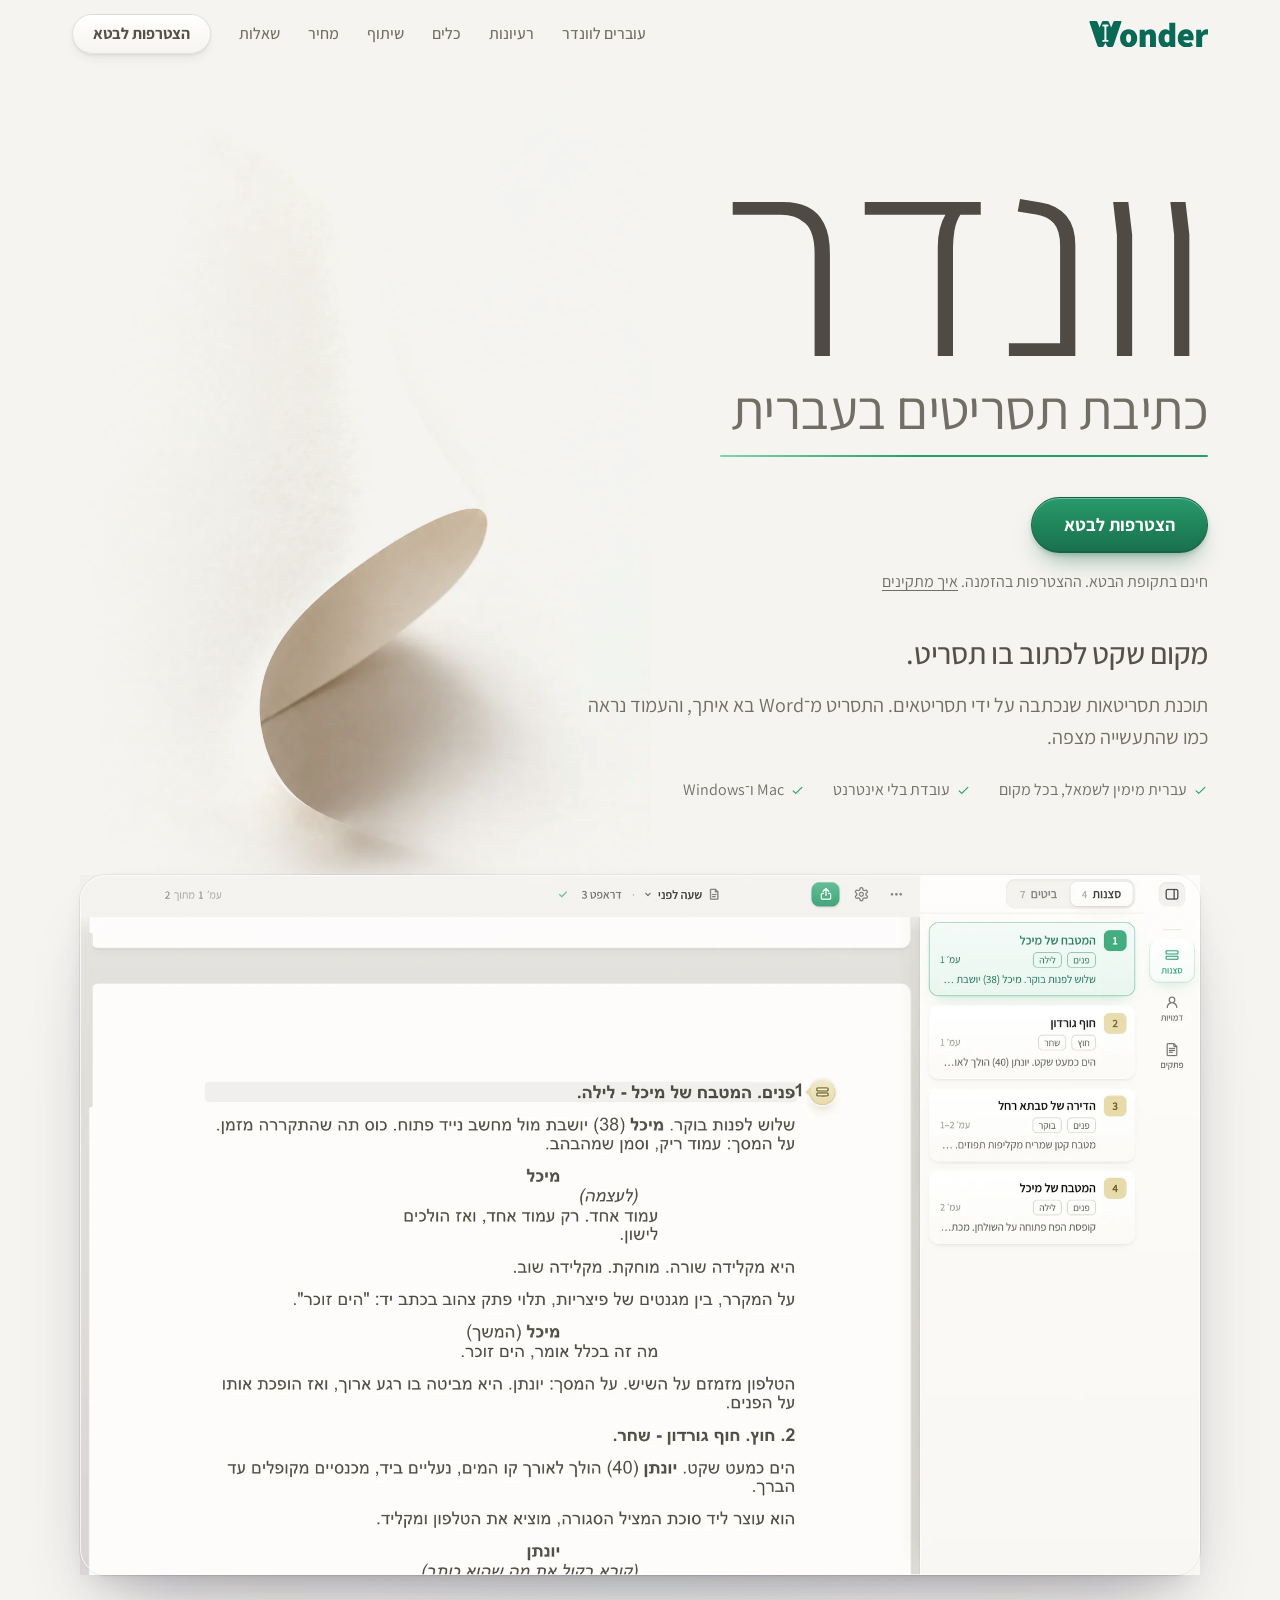
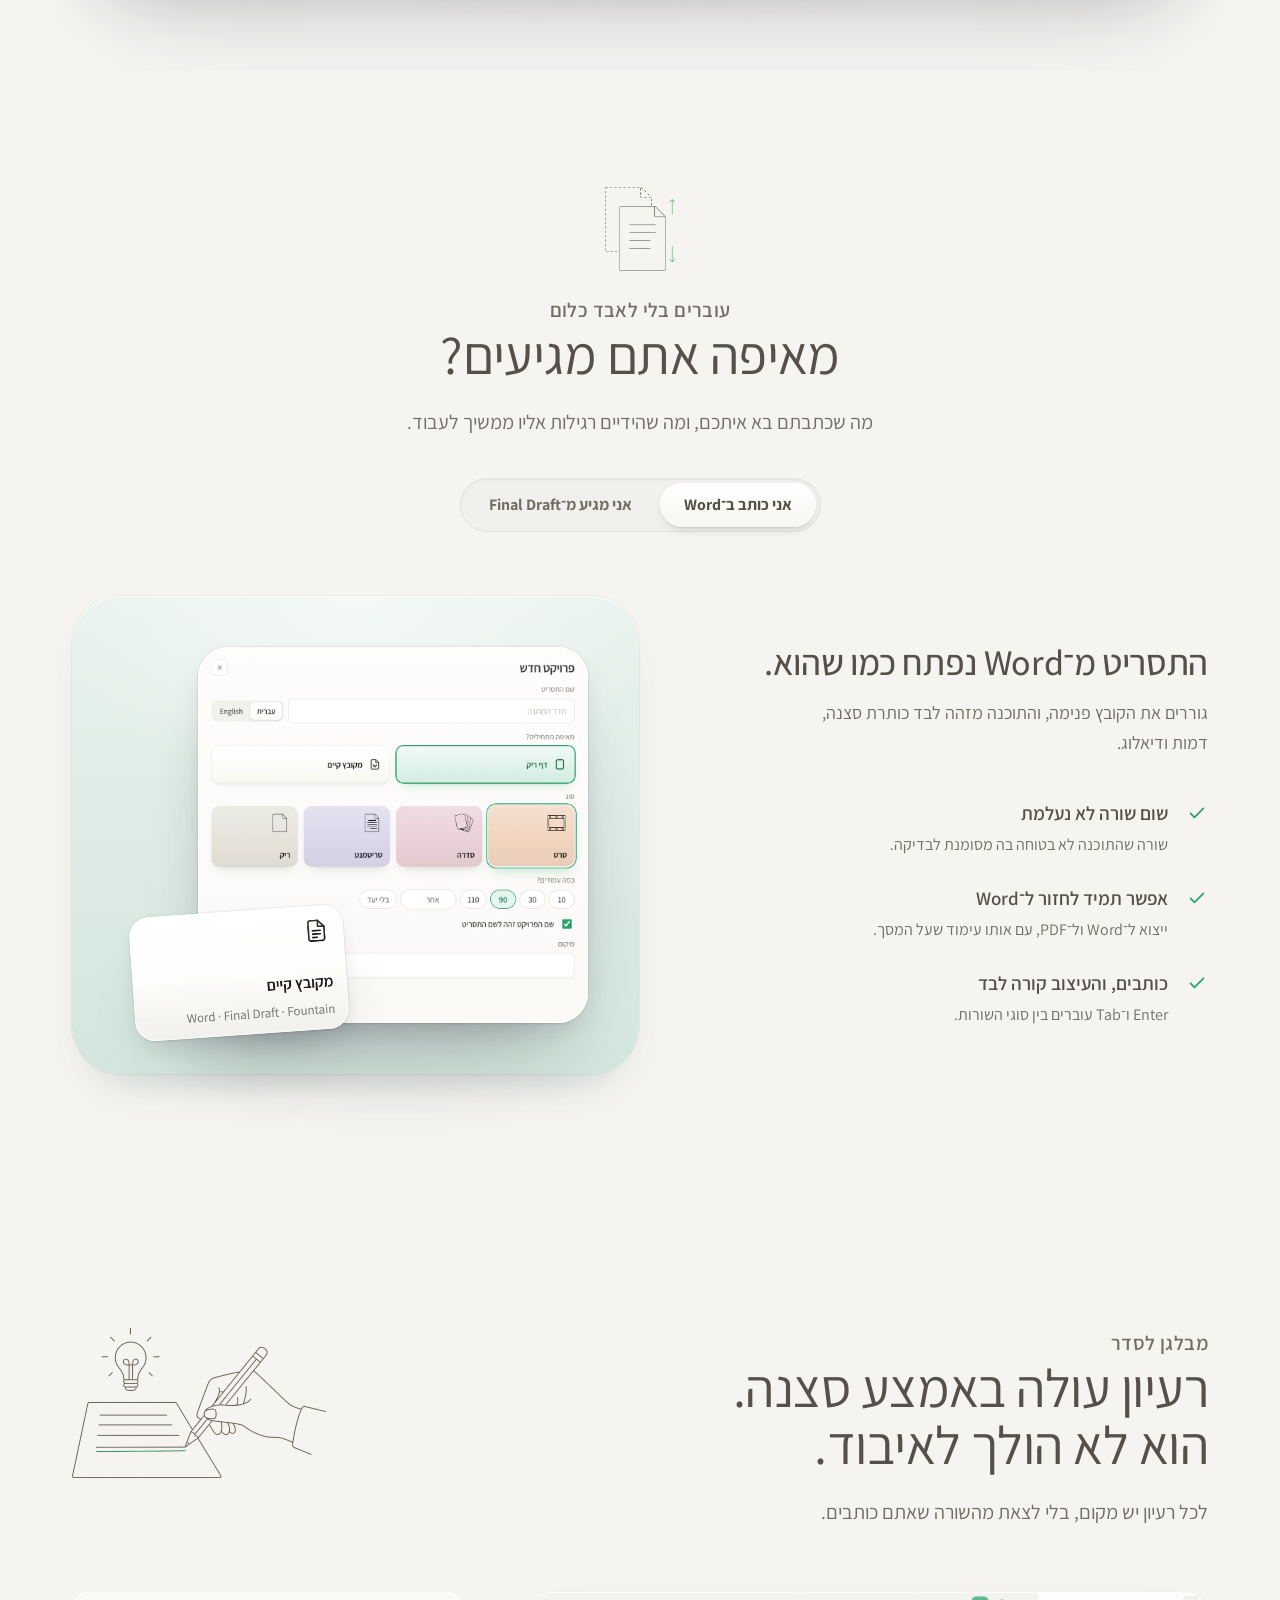
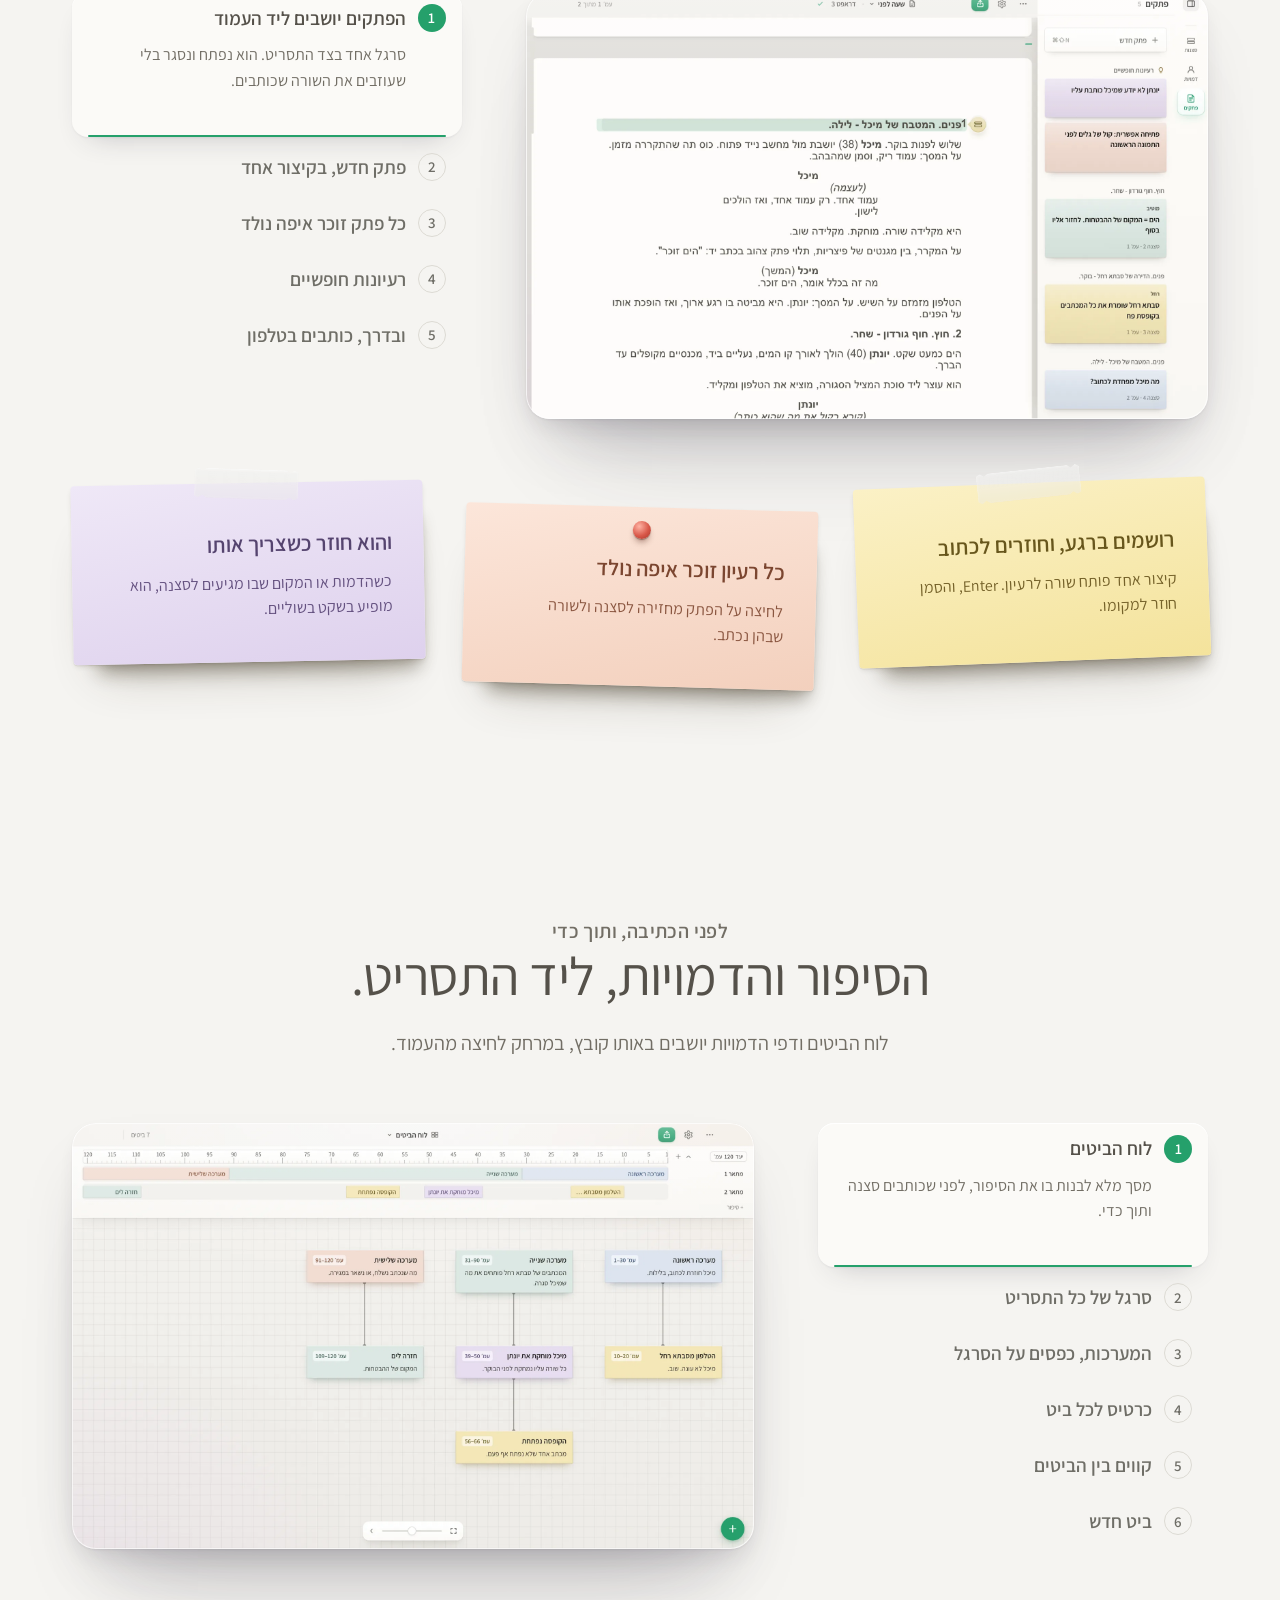
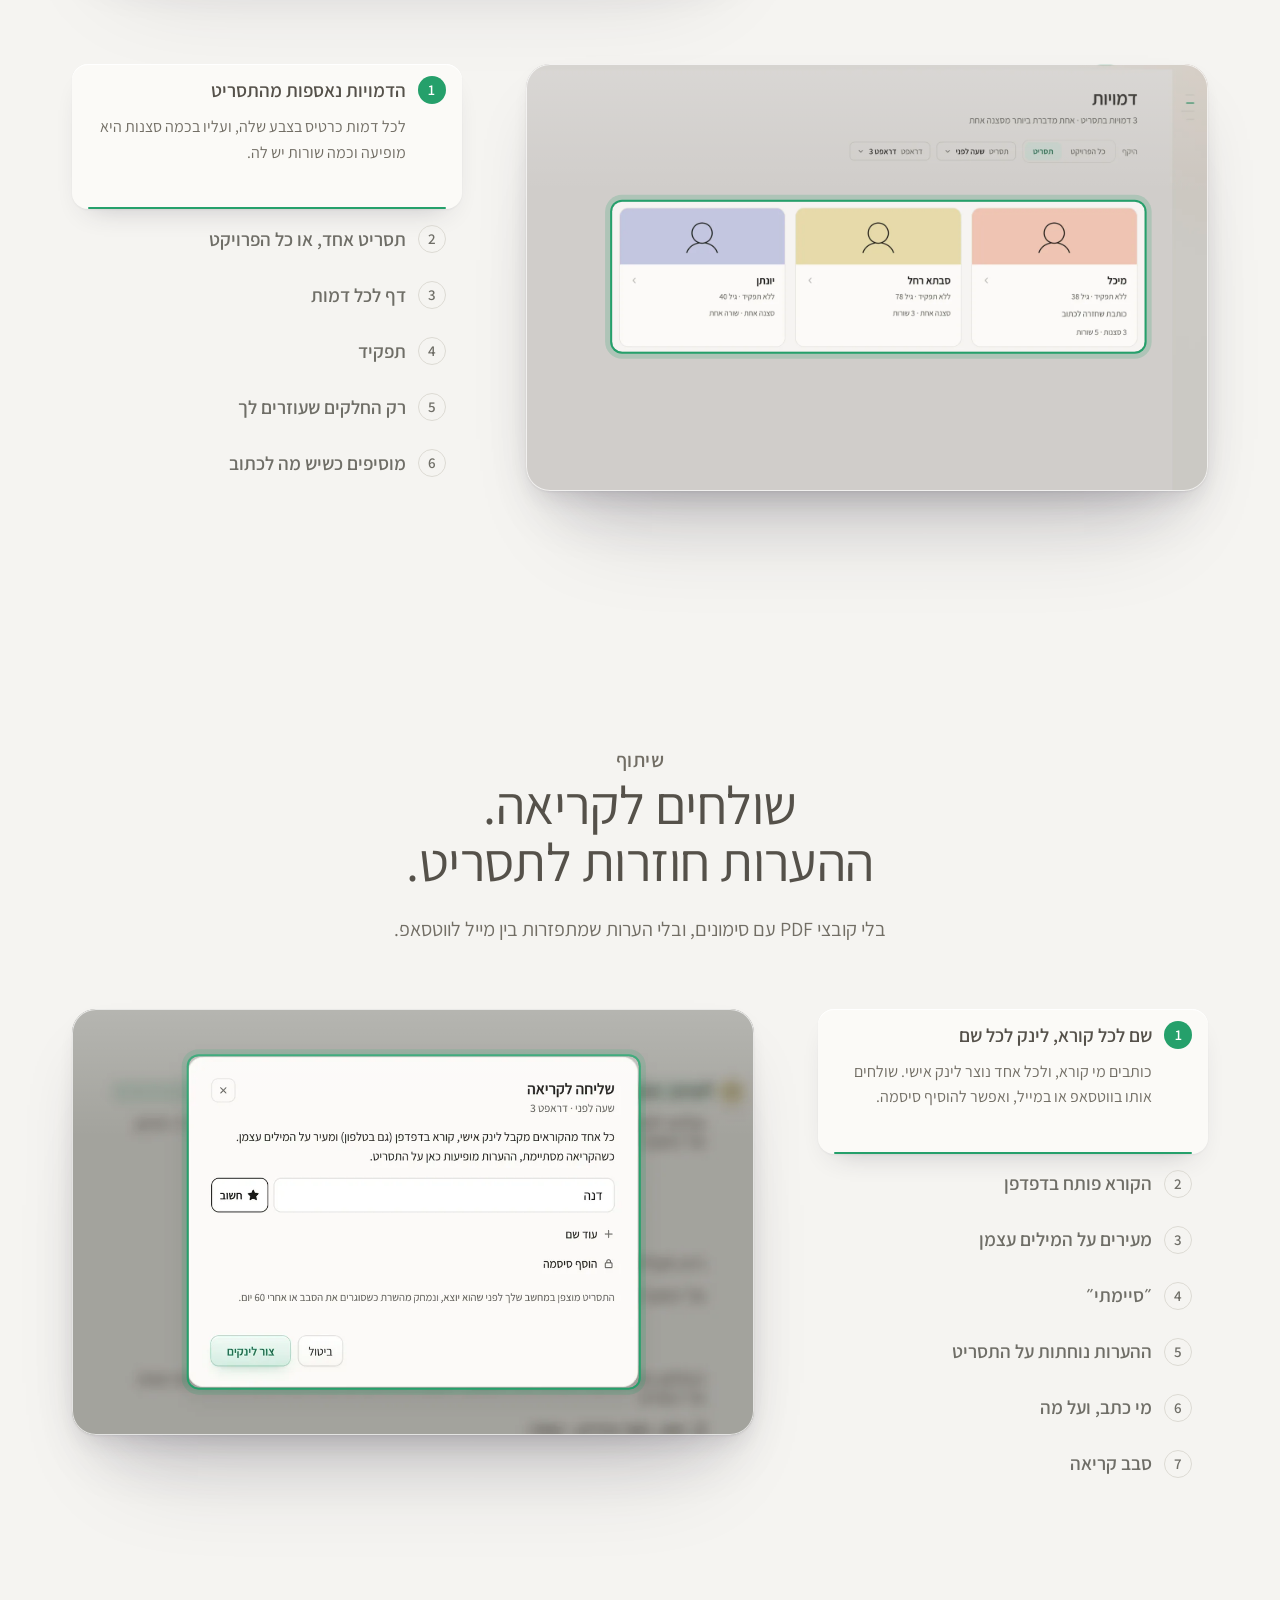
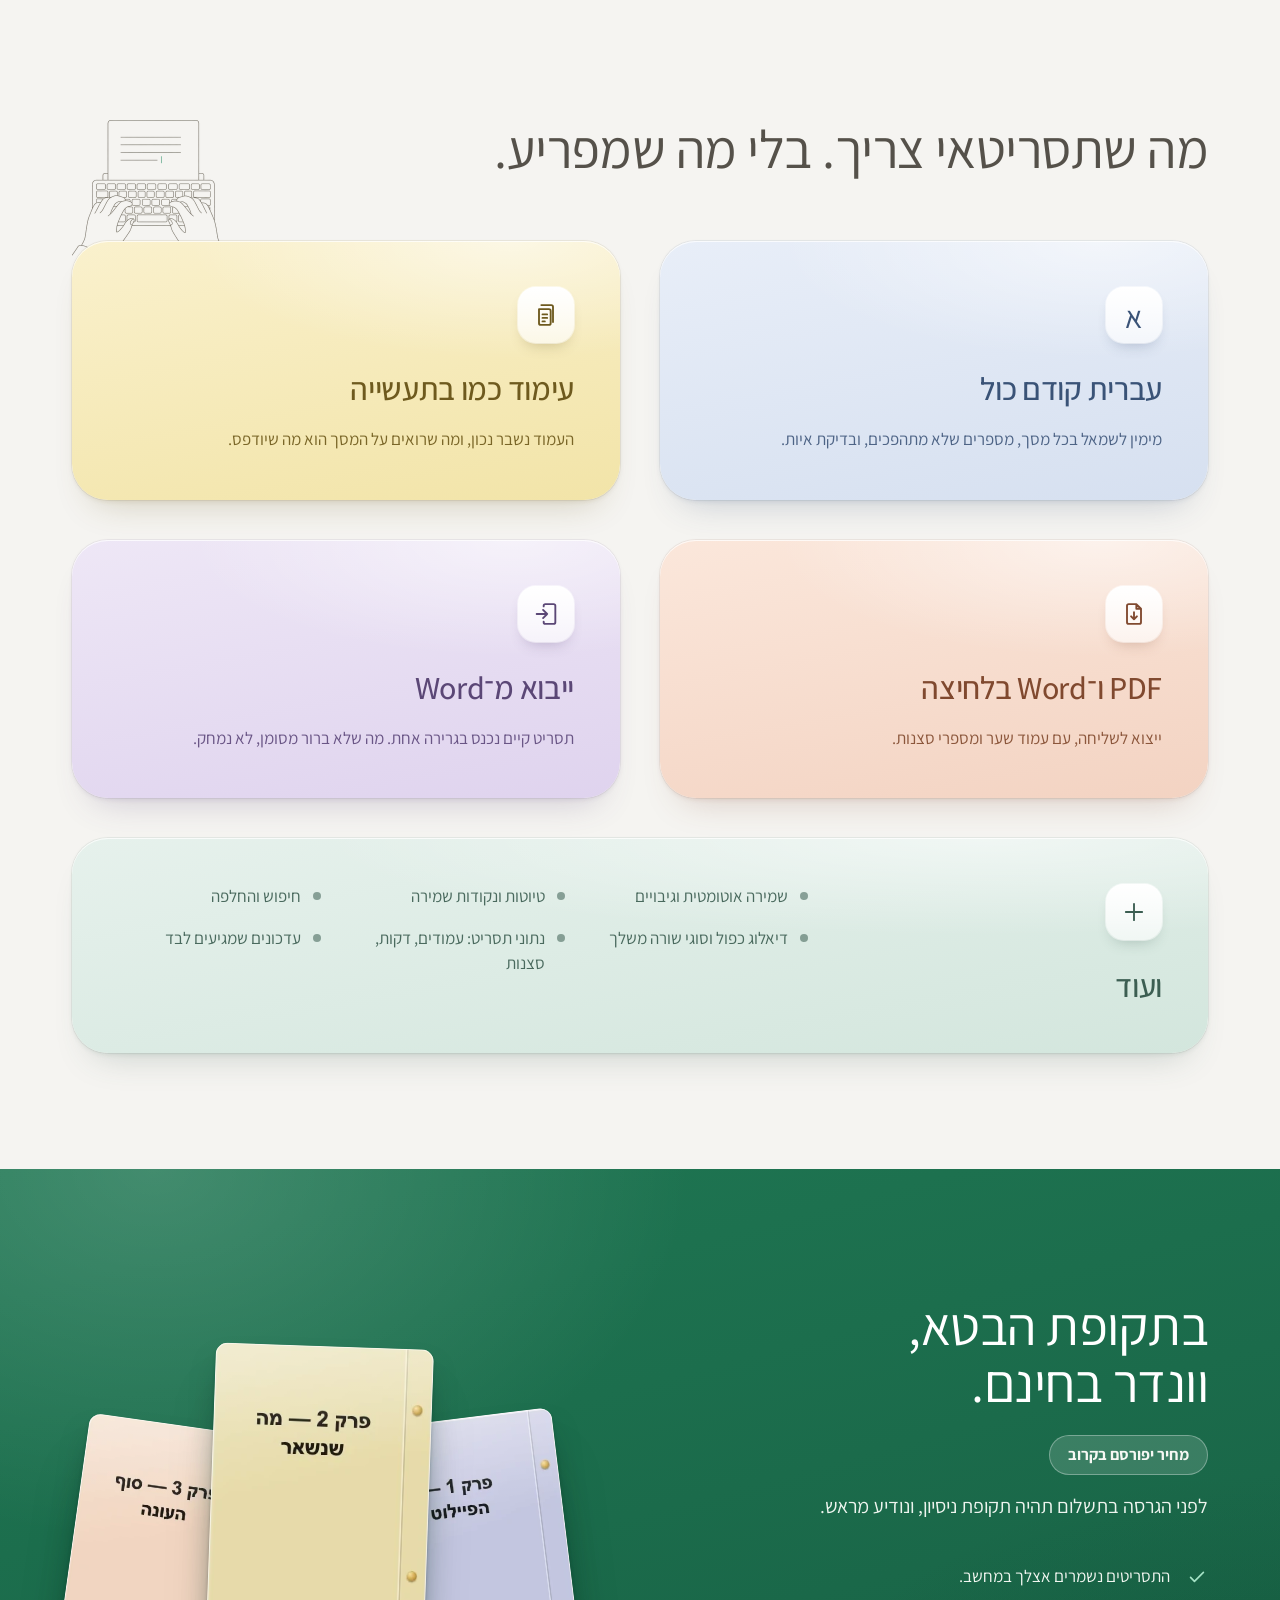
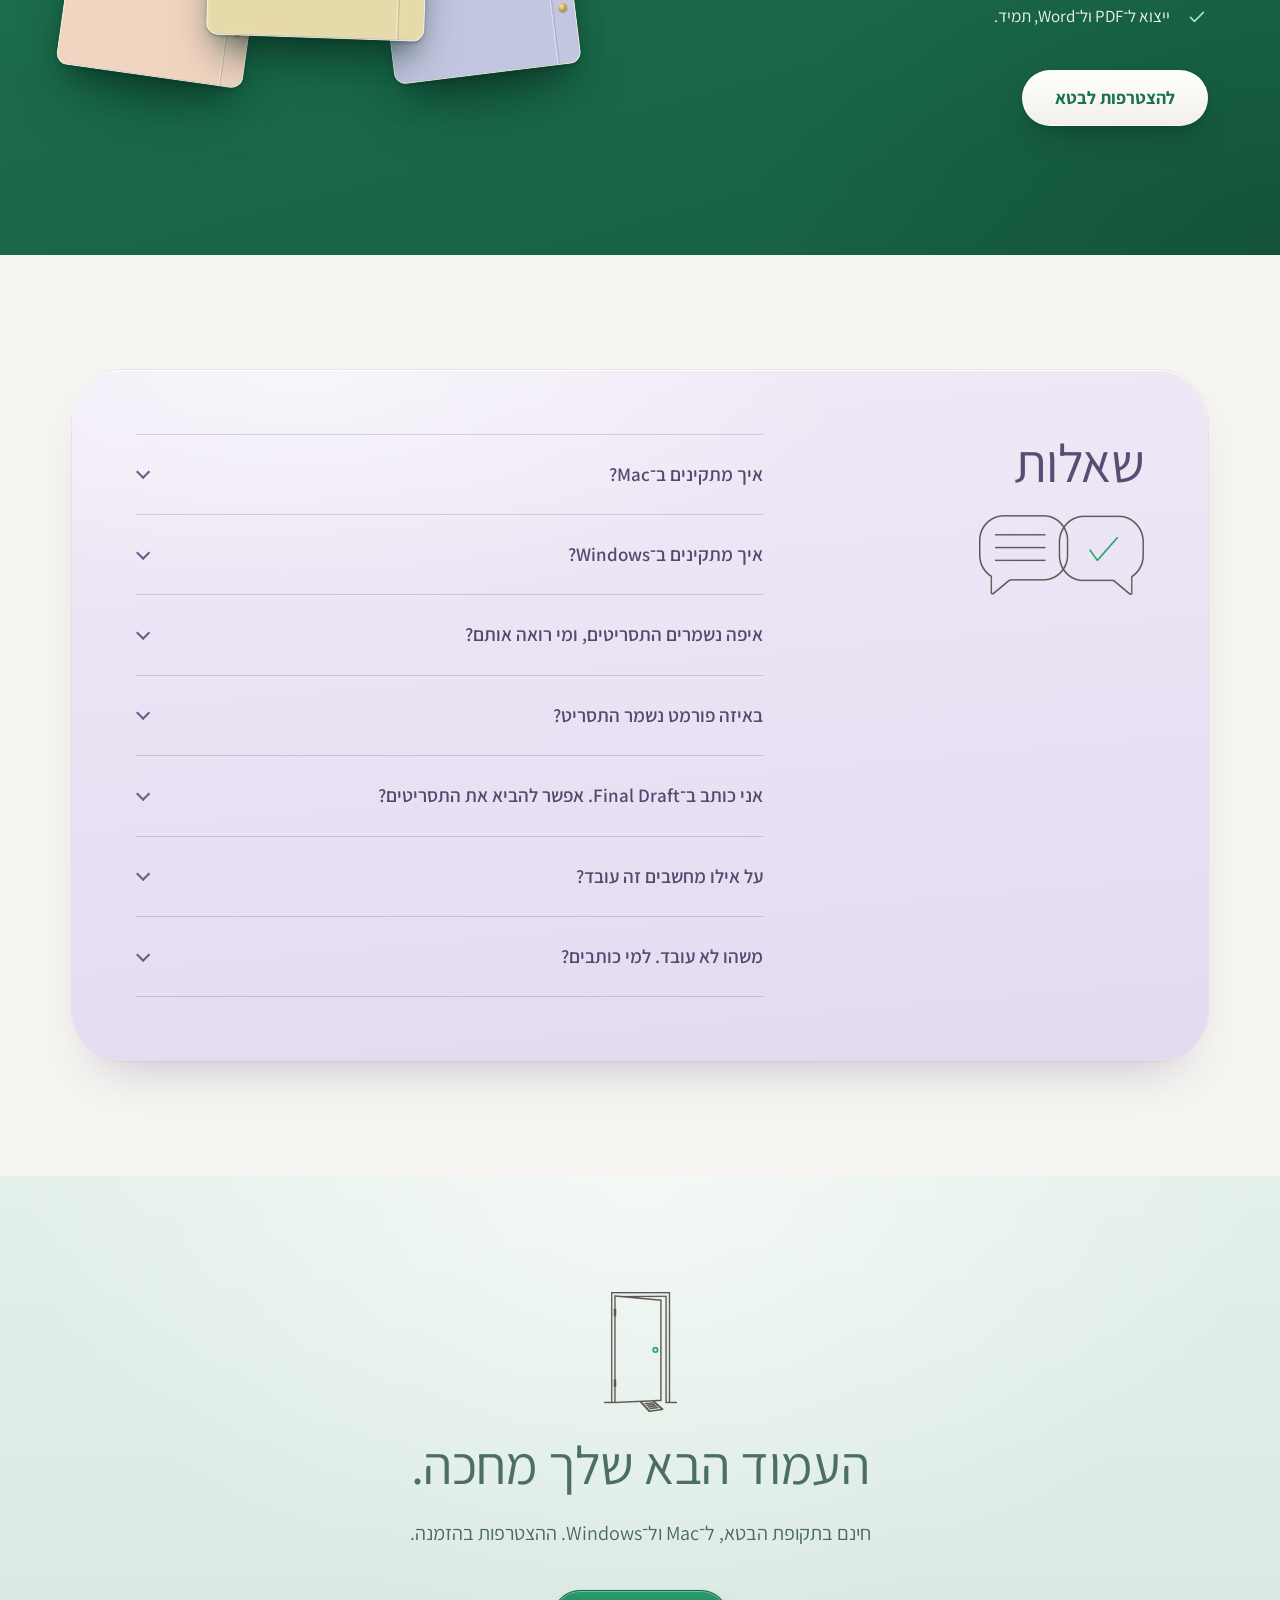
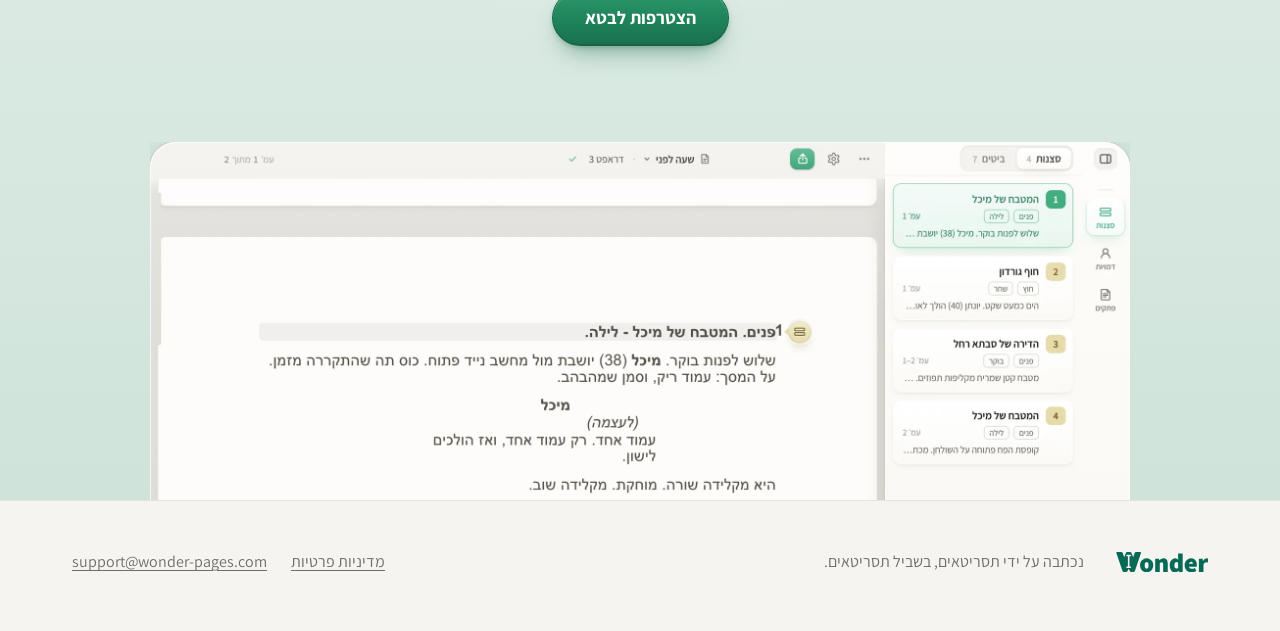
==== index.html @ d59618aa "Site: new app look in every picture; tours for notes, phone ideas, beat board, characters and readin" ====
<!doctype html>
<html lang="he" dir="rtl">
<head>
<meta charset="utf-8">
<meta name="viewport" content="width=device-width, initial-scale=1">
<title>וונדר (Wonder): תוכנת תסריטאות בעברית</title>
<meta name="description" content="וונדר היא תוכנת תסריטאות בעברית למק ולווינדוס, שנכתבה על ידי תסריטאים בשביל תסריטאים. התסריטים מ־Word באים איתך, העמוד נראה כמו בתעשייה, והכתיבה מרגישה שקטה.">
<meta name="theme-color" content="#F5F4F1">
<meta property="og:title" content="וונדר: תוכנת תסריטאות בעברית">
<meta property="og:description" content="נכתבה על ידי תסריטאים בשביל תסריטאים. שום דבר לא הולך לאיבוד, הקבצים שלך באים איתך.">
<meta property="og:image" content="https://wonder-pages.com/assets/og-card.jpg">
<meta property="og:url" content="https://wonder-pages.com/">
<meta property="og:type" content="website">
<meta name="twitter:card" content="summary_large_image">
<meta property="og:locale" content="he_IL">
<link rel="canonical" href="https://wonder-pages.com/">
<link rel="icon" type="image/png" href="assets/favicon.png">
<link rel="apple-touch-icon" href="assets/icon.png">
<link rel="preload" href="assets/fonts/Assistant.ttf" as="font" type="font/ttf" crossorigin>
<link rel="stylesheet" href="assets/site.css">
<script>document.documentElement.classList.add('js')</script>
<script src="assets/intro.js"></script>
</head>
<body>
<a class="skip" href="#main">דלג לתוכן</a>

<svg width="0" height="0" style="position:absolute" aria-hidden="true">
  <defs>
    <symbol id="i-check" viewBox="0 0 24 24"><path d="M5 12.5l4.2 4.2L19 7" fill="none" stroke="currentColor" stroke-width="1.8" stroke-linecap="round" stroke-linejoin="round"/></symbol>
    <symbol id="i-pages" viewBox="0 0 24 24"><path d="M8 3.5h8.5a1.5 1.5 0 0 1 1.5 1.5v13M6 7h8.5A1.5 1.5 0 0 1 16 8.5V19a1.5 1.5 0 0 1-1.5 1.5h-7A1.5 1.5 0 0 1 6 19V7zM9 11.5h4M9 14.5h4M9 17.5h2" fill="none" stroke="currentColor" stroke-width="1.6" stroke-linecap="round" stroke-linejoin="round"/></symbol>
    <symbol id="i-export" viewBox="0 0 24 24"><path d="M14 3.5H7.5A1.5 1.5 0 0 0 6 5v14a1.5 1.5 0 0 0 1.5 1.5h9A1.5 1.5 0 0 0 18 19V7.5L14 3.5zM14 3.5V7.5h4M12 10.5v6m0 0l-2.5-2.5M12 16.5l2.5-2.5" fill="none" stroke="currentColor" stroke-width="1.6" stroke-linecap="round" stroke-linejoin="round"/></symbol>
    <symbol id="i-import" viewBox="0 0 24 24"><path d="M4 12h9m0 0l-3.5-3.5M13 12l-3.5 3.5M10 5.5V5A1.5 1.5 0 0 1 11.5 3.5h7A1.5 1.5 0 0 1 20 5v14a1.5 1.5 0 0 1-1.5 1.5h-7A1.5 1.5 0 0 1 10 19v-.5" fill="none" stroke="currentColor" stroke-width="1.6" stroke-linecap="round" stroke-linejoin="round"/></symbol>
    <symbol id="i-more" viewBox="0 0 24 24"><path d="M12 5v14M5 12h14" fill="none" stroke="currentColor" stroke-width="1.6" stroke-linecap="round" stroke-linejoin="round"/></symbol>
  </defs>
</svg>

<header class="top" id="top">
  <div class="wrap">
    <a class="brand" href="#" aria-label="וונדר, לראש העמוד">
      <img class="logo" src="assets/logo.svg" alt="Wonder" width="119" height="26">
    </a>
    <nav class="nav" aria-label="ניווט ראשי">
      <a href="#from">עוברים לוונדר</a>
      <a href="#ideas">רעיונות</a>
      <a href="#tools">כלים</a>
      <a href="#share">שיתוף</a>
      <a href="#price">מחיר</a>
      <a href="#faq">שאלות</a>
    </nav>
    <a class="btn" href="https://tally.so/r/LZQZQv">הצטרפות לבטא</a>
  </div>
</header>

<main id="main">

  <!-- ============ hero ============ -->
  <section class="hero hero-home" id="download" aria-labelledby="hero-title">
    <div class="paper" aria-hidden="true"><img src="assets/hero-paper.webp" alt="" width="1200" height="1607" fetchpriority="high"></div>
    <div class="wrap">
      <div class="copy">
        <div class="titleblock">
          <h1 id="hero-title">
            <span class="mark">וונדר</span>
            <span class="sub">כתיבת תסריטים בעברית</span>
          </h1>
          <span class="rule" aria-hidden="true"></span>
        </div>
        <div class="cta-row">
          <a class="btn btn-lg btn-primary" href="https://tally.so/r/LZQZQv">הצטרפות לבטא</a>
        </div>
        <p class="cta-note">חינם בתקופת הבטא. ההצטרפות בהזמנה. <a href="#faq-install">איך מתקינים</a></p>
        <p class="say"><span class="ph">מקום שקט</span> <span class="ph">לכתוב בו תסריט.</span></p>
        <p class="lede">תוכנת תסריטאות שנכתבה על ידי תסריטאים. התסריט מ־Word בא איתך, והעמוד נראה כמו שהתעשייה מצפה.</p>
        <ul class="by">
          <li><svg aria-hidden="true"><use href="#i-check"/></svg>עברית מימין לשמאל, בכל מקום</li>
          <li><svg aria-hidden="true"><use href="#i-check"/></svg>עובדת בלי אינטרנט</li>
          <li><svg aria-hidden="true"><use href="#i-check"/></svg><span>Mac ו־Windows</span></li>
        </ul>
      </div>

      <div class="hero-shot">
        <figure class="float">
          <picture>
            <source media="(max-width: 640px)" srcset="assets/ui-page-menu.webp" type="image/webp">
            <img src="assets/ui-editor.webp" width="2000" height="1250" alt="חלון וונדר: עמוד תסריט בעברית עם כותרות סצנה, דמויות ודיאלוג, ובצד כרטיסי הסצנות עם המקום, השעה ומספר העמוד." fetchpriority="high">
          </picture>
        </figure>
      </div>
    </div>
  </section>

  <!-- ============ from Word / from Final Draft ============ -->
  <section id="from" aria-labelledby="from-title">
    <div class="wrap">
      <div class="sect-head center">
        <img class="ill ill-top" src="assets/art/page.webp" alt="" width="69" height="84" loading="lazy">
        <p class="kicker">עוברים בלי לאבד כלום</p>
        <h2 id="from-title">מאיפה אתם מגיעים?</h2>
        <p>מה שכתבתם בא איתכם, ומה שהידיים רגילות אליו ממשיך לעבוד.</p>
        <div class="switch" role="tablist" aria-label="מאיפה אתם מגיעים">
          <button role="tab" id="tab-word" aria-controls="from-word" aria-selected="true">אני כותב ב־Word</button>
          <button role="tab" id="tab-fd" aria-controls="from-fd" aria-selected="false" tabindex="-1">אני מגיע מ־Final Draft</button>
        </div>
      </div>

      <div class="from" id="from-word" role="tabpanel" aria-labelledby="tab-word">
        <div>
          <h3><span class="ph">התסריט מ־Word</span> <span class="ph">נפתח כמו שהוא.</span></h3>
          <p>גוררים את הקובץ פנימה, והתוכנה מזהה לבד כותרת סצנה, דמות ודיאלוג.</p>
          <ul class="points">
            <li><svg aria-hidden="true"><use href="#i-check"/></svg><div><b>שום שורה לא נעלמת</b><span>שורה שהתוכנה לא בטוחה בה מסומנת לבדיקה.</span></div></li>
            <li><svg aria-hidden="true"><use href="#i-check"/></svg><div><b>אפשר תמיד לחזור ל־Word</b><span>ייצוא ל־Word ול־PDF, עם אותו עימוד שעל המסך.</span></div></li>
            <li><svg aria-hidden="true"><use href="#i-check"/></svg><div><b>כותבים, והעיצוב קורה לבד</b><span>Enter ו־Tab עוברים בין סוגי השורות.</span></div></li>
          </ul>
        </div>
        <div class="stage stage-mint">
          <div class="from-visual">
            <figure class="float dialog-card">
              <img src="assets/ui-dialog.webp" width="1100" height="1059" loading="lazy" alt="חלון ״פרויקט חדש״ בוונדר: שם התסריט, בחירה בין דף ריק למקובץ קיים, סוג הפרויקט ויעד העמודים.">
            </figure>
            <figure class="float tile-card">
              <img src="assets/ui-tile.webp" width="412" height="238" loading="lazy" alt="אריח ״מקובץ קיים״ ובו הכיתוב Word, Final Draft, Fountain.">
            </figure>
          </div>
        </div>
      </div>

      <div class="from" id="from-fd" role="tabpanel" aria-labelledby="tab-fd">
        <div>
          <h3><span class="ph">הכללים של Final Draft,</span> <span class="ph">בעברית אמיתית.</span></h3>
          <p>אותם כללים, בתוכנה שנבנתה מהיסוד לעברית.</p>
          <ul class="points">
            <li><svg aria-hidden="true"><use href="#i-check"/></svg><div><b>המקשים שהידיים שלך מכירות</b><span>Enter ו־Tab מתנהגים כמו ב־Final Draft.</span></div></li>
            <li><svg aria-hidden="true"><use href="#i-check"/></svg><div><b>עמוד הוא דקה</b><span>(המשך) נוסף לבד, והריווח כמו ב־Final Draft.</span></div></li>
            <li><svg aria-hidden="true"><use href="#i-check"/></svg><div><b>קובצי ‎.fdx</b><span>נפתחים ישירות, ואפשר לייצא בחזרה בכל רגע.</span></div></li>
          </ul>
        </div>
        <div class="stage stage-blue">
          <figure class="float menu-card">
            <img src="assets/ui-page-menu.webp" width="1500" height="585" loading="lazy" alt="עמוד תסריט בעברית בוונדר, ולצדו תפריט סוגי השורות: כותרת סצנה, תיאור, שם דמות, הנחיה, דיאלוג ומעבר, כל אחד עם קיצור מקלדת.">
          </figure>
        </div>
      </div>
    </div>
  </section>

  <!-- ============ ideas / focus ============ -->
  <section id="ideas" aria-labelledby="ideas-title">
    <div class="wrap has-ill">
      <img class="ill ill-side" src="assets/art/change.webp" alt="" width="254" height="150" loading="lazy">
      <div class="sect-head ideas-head">
        <p class="kicker">מבלגן לסדר</p>
        <h2 id="ideas-title"><span class="ph">רעיון עולה באמצע סצנה.</span> <span class="ph">הוא לא הולך לאיבוד.</span></h2>
        <p>לכל רעיון יש מקום, בלי לצאת מהשורה שאתם כותבים.</p>
      </div>
      <div class="tour" data-tour>
        <div class="float tour-frame">
          <div class="tour-canvas">
            <div class="tour-scene" data-scene="notes"><img src="assets/ui-notes.webp" width="2000" height="1250" loading="lazy" alt="עמוד תסריט בוונדר ולצדו סרגל הפתקים: רעיונות חופשיים למעלה, ומתחתם פתקים צבעוניים לפי הסצנה שבה נכתבו."></div>
            <div class="tour-scene tour-scene-phone" data-scene="phone"><figure class="float phone"><img src="assets/ui-phone-idea.webp" width="640" height="1020" loading="lazy" alt="דף הרעיונות של וונדר בטלפון: פתק צהוב על כל המסך ובו רעיון אחד שנכתב בדרך."></figure></div>
          </div>
        </div>
        <ol class="tour-steps" aria-label="סיור בסרגל הפתקים">
          <li data-scene="notes">
            <button type="button" class="tour-step">הפתקים יושבים ליד העמוד</button>
            <div class="tour-body"><p>סרגל אחד בצד התסריט. הוא נפתח ונסגר בלי שעוזבים את השורה שכותבים.</p></div>
          </li>
          <li data-scene="notes" data-r="75.5,7.5,19.5,7.5">
            <button type="button" class="tour-step">פתק חדש, בקיצור אחד</button>
            <div class="tour-body"><p>קיצור מקלדת פותח שורה לרעיון. Enter, והסמן חוזר בדיוק למקום שבו עצרתם.</p></div>
          </li>
          <li data-scene="notes" data-r="75.5,45,19.5,34">
            <button type="button" class="tour-step">כל פתק זוכר איפה נולד</button>
            <div class="tour-body"><p>מעל הפתק כתובה הסצנה שלו, ובתחתיתו מספר הסצנה והעמוד. לחיצה עליו מחזירה לשם.</p></div>
          </li>
          <li data-scene="notes" data-r="75.5,16.5,19.5,27">
            <button type="button" class="tour-step">רעיונות חופשיים</button>
            <div class="tour-body"><p>רעיון שעוד לא שייך לשום סצנה מחכה למעלה, עד שתמצאו לו מקום.</p></div>
          </li>
          <li data-scene="phone" data-r="0,0,100,34">
            <button type="button" class="tour-step">ובדרך, כותבים בטלפון</button>
            <div class="tour-body"><p>דף אחד בטלפון, שכולו מקום לכתוב. מחברים פעם אחת בסריקת קוד, בלי חשבון ובלי חנות. הרעיון נשלח גם אם לא הייתה קליטה, ומחכה ברעיונות החופשיים.</p></div>
          </li>
        </ol>
      </div>
      <ul class="notes">
        <li class="note note-yellow taped" style="--tilt:-2.2deg;--tape:-4deg">
          <h3><span class="ph">רושמים ברגע,</span> <span class="ph">וחוזרים לכתוב</span></h3>
          <p>קיצור אחד פותח שורה לרעיון. Enter, והסמן חוזר למקומו.</p>
        </li>
        <li class="note note-peach pinned" style="--tilt:1.6deg">
          <h3><span class="ph">כל רעיון זוכר</span> <span class="ph">איפה נולד</span></h3>
          <p>לחיצה על הפתק מחזירה לסצנה ולשורה שבהן נכתב.</p>
        </li>
        <li class="note note-violet taped" style="--tilt:-1.1deg;--tape:3deg">
          <h3><span class="ph">והוא חוזר</span> <span class="ph">כשצריך אותו</span></h3>
          <p>כשהדמות או המקום שבו מגיעים לסצנה, הוא מופיע בשקט בשוליים.</p>
        </li>
      </ul>
    </div>
  </section>

  <!-- ============ tools: beat board, characters ============ -->
  <section id="tools" aria-labelledby="tools-title">
    <div class="wrap">
      <div class="sect-head center">
        <p class="kicker">לפני הכתיבה, ותוך כדי</p>
        <h2 id="tools-title"><span class="ph">הסיפור והדמויות,</span> <span class="ph">ליד התסריט.</span></h2>
        <p>לוח הביטים ודפי הדמויות יושבים באותו קובץ, במרחק לחיצה מהעמוד.</p>
      </div>

      <div class="tour tour-flip" data-tour>
        <div class="float tour-frame">
          <div class="tour-canvas">
            <div class="tour-scene" data-scene="board"><img src="assets/ui-board.webp" width="2000" height="1250" loading="lazy" alt="לוח הביטים בוונדר: למעלה סרגל של 120 עמודים עם שלוש מערכות, ומתחתיו כרטיסי ביטים צבעוניים מחוברים בקווים, כל אחד עם טווח עמודים."></div>
          </div>
        </div>
        <ol class="tour-steps" aria-label="סיור בלוח הביטים">
          <li data-scene="board">
            <button type="button" class="tour-step">לוח הביטים</button>
            <div class="tour-body"><p>מסך מלא לבנות בו את הסיפור, לפני שכותבים סצנה ותוך כדי.</p></div>
          </li>
          <li data-scene="board" data-r="50,5,50,6.5">
            <button type="button" class="tour-step">סרגל של כל התסריט</button>
            <div class="tour-body"><p>הסרגל מראה את האורך שתכננתם. לחיצה על ״יעד״ משנה אותו, והלוח כולו מתיישר.</p></div>
          </li>
          <li data-scene="board" data-r="38,10,62,8.5">
            <button type="button" class="tour-step">המערכות, כפסים על הסרגל</button>
            <div class="tour-body"><p>רואים כמה עמודים תופסת כל מערכה, ואיפה יושב כל ביט בתוכה.</p></div>
          </li>
          <li data-scene="board" data-r="55.5,29,19,11.5">
            <button type="button" class="tour-step">כרטיס לכל ביט</button>
            <div class="tour-body"><p>כותרת, שורה אחת על מה שקורה, וטווח העמודים שלו. הצבע אומר לאיזה קו הוא שייך.</p></div>
          </li>
          <li data-scene="board" data-r="55,28.5,20,53">
            <button type="button" class="tour-step">קווים בין הביטים</button>
            <div class="tour-body"><p>ביט שנולד מביט אחר מחובר אליו בקו, וכך רואים את השרשרת של הסיפור.</p></div>
          </li>
          <li data-scene="board" data-r="92.5,90.5,7,9">
            <button type="button" class="tour-step">ביט חדש</button>
            <div class="tour-body"><p>כפתור אחד מוסיף כרטיס. גוררים אותו למקום, והסרגל מתעדכן.</p></div>
          </li>
        </ol>
      </div>

      <div class="tour" data-tour>
        <div class="float tour-frame">
          <div class="tour-canvas">
            <div class="tour-scene" data-scene="chars"><img src="assets/ui-chars.webp" width="2000" height="1250" loading="lazy" alt="מסך הדמויות בוונדר: שלושה כרטיסים, כל דמות בצבע משלה, עם מספר הסצנות והשורות שלה."></div>
            <div class="tour-scene" data-scene="char"><img src="assets/ui-char.webp" width="2000" height="1250" loading="lazy" alt="דף דמות בוונדר: מיכל, דמות ראשית, עם משפט אחד עליה ומתחתיו גיל ועיסוק, מה היא רוצה, ממה היא מפחדת ואיך היא מדברת."></div>
          </div>
        </div>
        <ol class="tour-steps" aria-label="סיור בדפי הדמויות">
          <li data-scene="chars" data-r="25.5,32,66.5,30">
            <button type="button" class="tour-step">הדמויות נאספות מהתסריט</button>
            <div class="tour-body"><p>לכל דמות כרטיס בצבע שלה, ועליו בכמה סצנות היא מופיעה וכמה שורות יש לה.</p></div>
          </li>
          <li data-scene="chars" data-r="60,18,31,5.5">
            <button type="button" class="tour-step">תסריט אחד, או כל הפרויקט</button>
            <div class="tour-body"><p>בסדרה, אותן דמויות מלוות את כל הפרקים. בוחרים מה רואים.</p></div>
          </li>
          <li data-scene="char" data-r="46,22,27.5,21">
            <button type="button" class="tour-step">דף לכל דמות</button>
            <div class="tour-body"><p>הוא מתחיל מהבסיס: דיוקן, שם ומשפט אחד שאומר מי היא.</p></div>
          </li>
          <li data-scene="char" data-r="35,29.5,29,6">
            <button type="button" class="tour-step">תפקיד</button>
            <div class="tour-body"><p>ראשי, משני, אנטגוניסט. התפקיד קובע איפה הדמות עומדת ברשימה.</p></div>
          </li>
          <li data-scene="char" data-r="38.5,45.5,34.5,40">
            <button type="button" class="tour-step">רק החלקים שעוזרים לך</button>
            <div class="tour-body"><p>רצון, פחד, קול. כל חלק הוא כמה שורות חופשיות, ואפשר לשנות לו את השם.</p></div>
          </li>
          <li data-scene="char" data-r="39,86.5,34.5,8.5">
            <button type="button" class="tour-step">מוסיפים כשיש מה לכתוב</button>
            <div class="tour-body"><p>מראה, פצע, מסע, קשרים. חלק שלא צריך פשוט לא נמצא על הדף.</p></div>
          </li>
        </ol>
      </div>
    </div>
  </section>

  <!-- ============ share: a reading link, notes come back ============ -->
  <section id="share" aria-labelledby="share-title">
    <div class="wrap">
      <div class="sect-head center">
        <p class="kicker">שיתוף</p>
        <h2 id="share-title"><span class="ph">שולחים לקריאה.</span> <span class="ph">ההערות חוזרות לתסריט.</span></h2>
        <p>בלי קובצי PDF עם סימונים, ובלי הערות שמתפזרות בין מייל לווטסאפ.</p>
      </div>
      <div class="tour tour-flip" data-tour>
        <div class="float tour-frame">
          <div class="tour-canvas">
            <div class="tour-scene" data-scene="send"><img src="assets/ui-share.webp" width="2000" height="1250" loading="lazy" alt="חלון ״שליחה לקריאה״ בוונדר: שדה לשם הקורא, כוכב ״חשוב״, הוספת שם, הוספת סיסמה וכפתור ״צור לינקים״."></div>
            <div class="tour-scene tour-scene-phone" data-scene="reader"><figure class="float phone"><img src="assets/ui-phone-reader.webp" width="640" height="1020" loading="lazy" alt="דף הקריאה בטלפון: ״שלום דנה״, התסריט בעמודים, וכפתורים ״ההערות שלי״ ו״סיימתי״."></figure></div>
            <div class="tour-scene" data-scene="notes"><img src="assets/ui-readers.webp" width="2000" height="1250" loading="lazy" alt="עמוד תסריט בוונדר ולצדו סרגל ״הערות קוראים״: שלוש הערות של קוראת בשם דנה, כל אחת מחוברת לשורה שעליה נכתבה."></div>
          </div>
        </div>
        <ol class="tour-steps" aria-label="סיור בשליחה לקריאה">
          <li data-scene="send" data-r="29.7,26,40.6,48">
            <button type="button" class="tour-step">שם לכל קורא, לינק לכל שם</button>
            <div class="tour-body"><p>כותבים מי קורא, ולכל אחד נוצר לינק אישי. שולחים אותו בווטסאפ או במייל, ואפשר להוסיף סיסמה.</p></div>
          </li>
          <li data-scene="reader">
            <button type="button" class="tour-step">הקורא פותח בדפדפן</button>
            <div class="tour-body"><p>גם בטלפון, בלי להתקין כלום ובלי להירשם. התסריט מוצג בעמודים, כמו על נייר.</p></div>
          </li>
          <li data-scene="reader" data-r="2,13.5,96,10">
            <button type="button" class="tour-step">מעירים על המילים עצמן</button>
            <div class="tour-body"><p>מסמנים מילים או לוחצים על שורה, וכותבים. ההערה נשארת צמודה למקום.</p></div>
          </li>
          <li data-scene="reader" data-r="3,1,44,7.5">
            <button type="button" class="tour-step">״סיימתי״</button>
            <div class="tour-body"><p>רק כשהקורא לוחץ, ההערות נשלחות אליך, כולן יחד.</p></div>
          </li>
          <li data-scene="notes" data-r="5,45,48,13.5">
            <button type="button" class="tour-step">ההערות נוחתות על התסריט</button>
            <div class="tour-body"><p>כל הערה מסומנת על השורה שלה, בדיוק על המילים שהקורא סימן.</p></div>
          </li>
          <li data-scene="notes" data-r="75.5,34.5,19.5,20">
            <button type="button" class="tour-step">מי כתב, ועל מה</button>
            <div class="tour-body"><p>בסרגל: שם הקורא, המילים שסומנו, וההערה. ״טופל״ מוריד אותה מהדרך.</p></div>
          </li>
          <li data-scene="notes" data-r="75,0.5,21,5.5">
            <button type="button" class="tour-step">סבב קריאה</button>
            <div class="tour-body"><p>מי פתח ומי סיים, ביטול לינק, עוד קורא. התסריט מוצפן לפני שהוא יוצא מהמחשב, והלינקים נסגרים עם הסבב או אחרי 60 יום.</p></div>
          </li>
        </ol>
      </div>
    </div>
  </section>

  <!-- ============ features ============ -->
  <section id="features" aria-labelledby="features-title">
    <div class="wrap has-ill">
      <img class="ill ill-side" src="assets/art/typing.webp" alt="" width="159" height="150" loading="lazy">
      <div class="sect-head">
        <h2 id="features-title"><span class="ph">מה שתסריטאי צריך.</span> <span class="ph">בלי מה שמפריע.</span></h2>
      </div>
      <div class="bento">
        <article class="tile tile-blue">
          <span class="ico ico-letter" aria-hidden="true">א</span>
          <h3>עברית קודם כול</h3>
          <p>מימין לשמאל בכל מסך, מספרים שלא מתהפכים, ובדיקת איות.</p>
        </article>
        <article class="tile tile-yellow">
          <span class="ico" aria-hidden="true"><svg><use href="#i-pages"/></svg></span>
          <h3>עימוד כמו בתעשייה</h3>
          <p>העמוד נשבר נכון, ומה שרואים על המסך הוא מה שיודפס.</p>
        </article>
        <article class="tile tile-peach">
          <span class="ico" aria-hidden="true"><svg><use href="#i-export"/></svg></span>
          <h3>PDF ו־Word בלחיצה</h3>
          <p>ייצוא לשליחה, עם עמוד שער ומספרי סצנות.</p>
        </article>
        <article class="tile tile-violet">
          <span class="ico" aria-hidden="true"><svg><use href="#i-import"/></svg></span>
          <h3>ייבוא מ־Word</h3>
          <p>תסריט קיים נכנס בגרירה אחת. מה שלא ברור מסומן, לא נמחק.</p>
        </article>
        <article class="tile tile-mint tile-wide">
          <div>
            <span class="ico" aria-hidden="true"><svg><use href="#i-more"/></svg></span>
            <h3>ועוד</h3>
          </div>
          <ul class="also">
            <li>שמירה אוטומטית וגיבויים</li>
            <li>טיוטות ונקודות שמירה</li>
            <li>חיפוש והחלפה</li>
            <li>דיאלוג כפול וסוגי שורה משלך</li>
            <li>נתוני תסריט: עמודים, דקות, סצנות</li>
            <li>עדכונים שמגיעים לבד</li>
          </ul>
        </article>
      </div>
    </div>
  </section>

  <!-- ============ pricing ============ -->
  <section class="price-band" id="price" aria-labelledby="price-title">
    <div class="wrap">
      <div class="price-grid">
        <div>
          <h2 id="price-title"><span class="ph">בתקופת הבטא,</span> <span class="ph">וונדר בחינם.</span></h2>
          <span class="tag">מחיר יפורסם בקרוב</span>
          <p>לפני הגרסה בתשלום תהיה תקופת ניסיון, ונודיע מראש.</p>
          <ul>
            <li><svg aria-hidden="true"><use href="#i-check"/></svg><span>התסריטים נשמרים אצלך במחשב.</span></li>
            <li><svg aria-hidden="true"><use href="#i-check"/></svg><span>ייצוא ל־PDF ול־Word, תמיד.</span></li>
          </ul>
          <a class="btn btn-lg btn-cream" href="https://tally.so/r/LZQZQv">להצטרפות לבטא</a>
        </div>
        <div class="books" aria-hidden="true">
          <figure class="book book-1"><img src="assets/ui-book-1.webp" width="299" height="408" loading="lazy" alt=""></figure>
          <figure class="book book-2"><img src="assets/ui-book-2.webp" width="301" height="403" loading="lazy" alt=""></figure>
          <figure class="book book-3"><img src="assets/ui-book-3.webp" width="299" height="402" loading="lazy" alt=""></figure>
        </div>
      </div>
    </div>
  </section>

  <!-- ============ FAQ ============ -->
  <section id="faq" aria-labelledby="faq-title">
    <div class="wrap">
      <div class="faq-card">
        <div class="faq-head">
          <h2 id="faq-title">שאלות</h2>
          <img class="ill" src="assets/art/consent.webp" alt="" width="165" height="80" loading="lazy">
        </div>
        <div class="faq">
          <details id="faq-install">
            <summary>איך מתקינים ב־Mac?</summary>
            <div class="a">
              <p>וונדר חתומה ומאושרת על ידי Apple, ולכן לא אמורה להופיע שום אזהרה:</p>
              <ol>
                <li>בעמוד ההורדה שמקבלים אחרי ההרשמה בוחרים את קובץ ה־DMG (שם הקובץ מסתיים ב־<span class="ltr">.dmg</span>) ופותחים אותו.</li>
                <li>גוררים את וונדר לתיקיית Applications.</li>
                <li>פותחים את וונדר מתוך Applications.</li>
              </ol>
              <p>אם בכל זאת מופיעה הודעה, כתבו לנו ונעזור.</p>
            </div>
          </details>
          <details>
            <summary>איך מתקינים ב־Windows?</summary>
            <div class="a">
              <p>גרסת ה־Windows מגיעה דרך חנות Microsoft Store: התקנה בלחיצה אחת, כמו כל אפליקציה אחרת מהחנות.</p>
              <p>אחרי ההרשמה מגיעים לעמוד ההורדה, ושם כפתור אחד פותח את וונדר בחנות. לוחצים על "התקנה" ופותחים אותה מתפריט התחל.</p>
            </div>
          </details>
          <details>
            <summary>איפה נשמרים התסריטים, ומי רואה אותם?</summary>
            <div class="a">
              <p>התסריטים נשמרים אצלך במחשב, בתיקייה שבחרת, ואין צורך בחשבון או בהתחברות. תסריט יוצא מהמחשב רק כשאתה בוחר בכך במפורש, למשל כששולחים אותו לקריאה או מבקשים תרגום.</p>
              <p>פעם ביום התוכנה בודקת אם יש גרסה חדשה. הבדיקה לא שולחת שום דבר מהתסריטים. הפרטים המלאים ב<a href="privacy.html">מדיניות הפרטיות</a>.</p>
            </div>
          </details>
          <details>
            <summary>באיזה פורמט נשמר התסריט?</summary>
            <div class="a">
              <p>כל פרויקט הוא קובץ אחד עם הסיומת <span class="ltr">.wonder</span>, שמחזיק את התסריטים, הטיוטות, הדמויות והפתקים. אפשר להעתיק אותו, לגבות אותו ולשלוח אותו כמו כל קובץ.</p>
              <p>וכדי שלעולם לא תהיו תלויים בנו: ייצוא ל־PDF ול־Word זמין תמיד.</p>
            </div>
          </details>
          <details>
            <summary>אני כותב ב־Final Draft. אפשר להביא את התסריטים?</summary>
            <div class="a">
              <p>כן. גוררים קובץ <span class="ltr">.fdx</span> לתוך וונדר, או בוחרים ״פתח תסריט קיים…״. סוגי השורות, הדיאלוג הכפול, עמוד השער וה־ScriptNotes עוברים איתו. גם קובצי Fountain נפתחים, ואפשר תמיד לייצא בחזרה ל־<span class="ltr">.fdx</span>.</p>
            </div>
          </details>
          <details>
            <summary>על אילו מחשבים זה עובד?</summary>
            <div class="a">
              <p>Mac עם macOS 11 ומעלה, גם עם מעבד Apple וגם עם Intel. Windows 10 ו־11, 64 ביט. לא צריך חיבור לאינטרנט כדי לכתוב.</p>
            </div>
          </details>
          <details>
            <summary>משהו לא עובד. למי כותבים?</summary>
            <div class="a">
              <p>כותבים לנו ל־<a href="mailto:support@wonder-pages.com" class="ltr">support@wonder-pages.com</a> ומקבלים תשובה בעברית. את התשובות כותב עוזר אוטומטי (בינה מלאכותית), ומה שדורש אדם עובר אל אמיר קיפר, מפעיל וונדר. אם אפשר, צרפו צילום מסך ואת מספר הגרסה.</p>
            </div>
          </details>
        </div>
      </div>
    </div>
  </section>

  <!-- ============ closing ============ -->
  <section class="closing" aria-labelledby="closing-title">
    <div class="wrap">
      <img class="closing-mark ill" src="assets/art/door.webp" alt="" width="73" height="120" loading="lazy">
      <h2 id="closing-title"><span class="ph">העמוד הבא שלך</span> <span class="ph">מחכה.</span></h2>
      <p>חינם בתקופת הבטא, ל־Mac ול־Windows. ההצטרפות בהזמנה.</p>
      <div class="cta-row">
        <a class="btn btn-lg btn-primary" href="https://tally.so/r/LZQZQv">הצטרפות לבטא</a>
      </div>
      <div class="peek peek-clip" aria-hidden="true">
        <figure class="float">
          <img src="assets/ui-editor.webp" width="2000" height="1250" loading="lazy" alt="">
        </figure>
      </div>
    </div>
  </section>

</main>

<footer class="foot">
  <div class="wrap">
    <a class="brand" href="#"><img class="logo" src="assets/logo.svg" alt="Wonder" width="119" height="26"></a>
    <span>נכתבה על ידי תסריטאים, בשביל תסריטאים.</span>
    <nav aria-label="קישורים משפטיים ותמיכה">
      <a href="privacy.html">מדיניות פרטיות</a>
      <a href="mailto:support@wonder-pages.com">support@wonder-pages.com</a>
    </nav>
  </div>
</footer>

<script>
(function () {
  // Header hairline once the page scrolls.
  var top = document.getElementById('top');
  var onScroll = function () { top.classList.toggle('is-scrolled', window.scrollY > 8); };
  window.addEventListener('scroll', onScroll, { passive: true }); onScroll();

  // Word / Final Draft switcher (WAI-ARIA tabs). Without JS both panels show.
  var tabs = [].slice.call(document.querySelectorAll('[role="tab"]'));
  function select(tab, focus) {
    tabs.forEach(function (t) {
      var on = t === tab;
      t.setAttribute('aria-selected', on ? 'true' : 'false');
      t.tabIndex = on ? 0 : -1;
      document.getElementById(t.getAttribute('aria-controls')).hidden = !on;
    });
    if (focus) tab.focus();
  }
  tabs.forEach(function (t, i) {
    t.addEventListener('click', function () { select(t); });
    t.addEventListener('keydown', function (e) {
      // RTL: ArrowLeft moves to the next tab, ArrowRight to the previous one.
      var d = e.key === 'ArrowLeft' ? 1 : e.key === 'ArrowRight' ? -1 : 0;
      if (d) { e.preventDefault(); select(tabs[(i + d + tabs.length) % tabs.length], true); }
    });
  });
  select(tabs[0]);

  var calm = window.matchMedia && window.matchMedia('(prefers-reduced-motion: reduce)').matches;

  // Tours: the picture explains itself. Each step fades to its screen, moves in on one element,
  // rings it and says what it does; steps advance by themselves while the tour is on screen, and a
  // click takes over. Without JS the first screen shows and every step's text is readable.
  [].slice.call(document.querySelectorAll('[data-tour]')).forEach(function (tour) {
    var canvas = tour.querySelector('.tour-canvas');
    var frame = tour.querySelector('.tour-frame');
    var scenes = [].slice.call(tour.querySelectorAll('.tour-scene'));
    var steps = [].slice.call(tour.querySelectorAll('.tour-steps > li'));
    var rings = [], cur = -1, timer = 0, auto = !calm, seen = false;
    var dots = document.createElement('div'); dots.className = 'tour-dots';
    tour.classList.add('live');
    function sceneOf(li) { return scenes.filter(function (sc) { return sc.dataset.scene === li.dataset.scene; })[0]; }
    function rect(li) {
      // The element's box as fractions of the canvas, from layout offsets (transforms don't count).
      var r = (li.dataset.r || '').split(',').map(Number); if (r.length !== 4) return null;
      var sc = sceneOf(li), t = sc.querySelector('img'), x = 0, y = 0, w = t.offsetWidth, h = t.offsetHeight, W = canvas.offsetWidth, H = canvas.offsetHeight;
      for (var el = t; el && el !== canvas; el = el.offsetParent) { x += el.offsetLeft; y += el.offsetTop; }
      return { x: (x + w * r[0] / 100) / W, y: (y + h * r[1] / 100) / H, w: w * r[2] / 100 / W, h: h * r[3] / 100 / H };
    }
    function select(i) {
      cur = i;
      var li = steps[i], sc = sceneOf(li), b = rect(li), s = 1, tx = 0, ty = 0;
      if (b) {
        s = Math.max(1, Math.min(.78 / b.w, .78 / b.h, 2.3));
        tx = Math.min(0, Math.max(1 - s, .5 - (b.x + b.w / 2) * s));
        ty = Math.min(0, Math.max(1 - s, .5 - (b.y + b.h / 2) * s));
        if (!rings[i]) {
          rings[i] = document.createElement('span'); rings[i].className = 'tour-ring';
          rings[i].style.cssText = 'left:' + b.x * 100 + '%;top:' + b.y * 100 + '%;width:' + b.w * 100 + '%;height:' + b.h * 100 + '%';
          canvas.appendChild(rings[i]);
        }
      }
      canvas.style.setProperty('--s', s);
      canvas.style.setProperty('--tx', tx * 100 + '%');
      canvas.style.setProperty('--ty', ty * 100 + '%');
      scenes.forEach(function (x) { x.classList.toggle('on', x === sc); });
      rings.forEach(function (r, k) { if (r) r.classList.toggle('on', k === i); });
      steps.forEach(function (x, k) {
        x.classList.toggle('on', k === i);
        x.querySelector('.tour-step').setAttribute('aria-expanded', k === i ? 'true' : 'false');
        dots.children[k].setAttribute('aria-current', k === i ? 'true' : 'false');
      });
    }
    function tick() { clearTimeout(timer); if (auto && seen) timer = setTimeout(function () { select((cur + 1) % steps.length); tick(); }, 5200); }
    function take(i) { auto = false; tour.classList.remove('auto'); clearTimeout(timer); select(i); }
    steps.forEach(function (li, i) {
      li.querySelector('.tour-step').addEventListener('click', function () { take(i); });
      var d = document.createElement('button'); d.type = 'button'; d.textContent = i + 1;
      d.setAttribute('aria-label', li.querySelector('.tour-step').textContent);
      d.addEventListener('click', function () { take(i); });
      dots.appendChild(d);
    });
    tour.insertBefore(dots, tour.querySelector('.tour-steps'));
    if (auto) tour.classList.add('auto');
    select(0);
    if ('IntersectionObserver' in window) {
      new IntersectionObserver(function (es) { seen = es[0].isIntersecting; tick(); }, { threshold: .5 }).observe(frame);
    }
  });

  // Light entrances: things settle into place as they scroll into view. Without JS, or with
  // reduced motion, nothing is hidden and nothing moves.
  if (!calm && 'IntersectionObserver' in window) {
    var groups = [
      '.hero-home .copy > *, .hero-home .titleblock > *',
      '.hero-shot',
      '.sect-head, .switch',
      '.from > *',
      '.board-card', '.tour',
      '.note',
      '.tile',
      '.price-grid > *',
      '.book',
      '.faq-card',
      '.closing .wrap > *'
    ];
    var io = new IntersectionObserver(function (entries) {
      entries.forEach(function (e) {
        if (e.isIntersecting) { e.target.classList.add('in'); io.unobserve(e.target); }
      });
    }, { rootMargin: '0px 0px -8% 0px', threshold: 0.08 });
    groups.forEach(function (sel) {
      [].slice.call(document.querySelectorAll(sel)).forEach(function (el, i) {
        if (el.closest('[hidden]')) return;
        el.classList.add('rv');
        el.style.setProperty('--d', (Math.min(i, 5) * 0.09).toFixed(2) + 's');
        io.observe(el);
      });
    });
  }

  // The install answer opens itself when someone follows the "how to install" link.
  document.querySelectorAll('a[href="#faq-install"]').forEach(function (a) {
    a.addEventListener('click', function () { document.getElementById('faq-install').open = true; });
  });
})();
</script>
</body>
</html>
---- assets/site.css ----
/* Wonder landing site. Colors, radii and the type scale come from docs/DESIGN.md; the paper tints and the
   depth treatment (rim, gloss, layered tinted shadows) follow the redesigned app (docs/WEEKLY/pitches/2026-10-05-depth).
   Marketing-only sizes are marked "site". Light only, like the app. Spacing steps: 8 16 24 40 64 96 120. */

@font-face {
  font-family: "Assistant";
  src: url("fonts/Assistant.ttf") format("truetype");
  font-weight: 200 800;
  font-display: swap;
}

:root {
  color-scheme: light;
  --ground: #F5F4F1;
  --ground-sunk: #F1F0EC;
  --surface: #FBFAF7;
  --surface-white: #FFFFFF;
  --ink: #726E65;          /* body copy */
  --ink-head: #55514A;     /* headlines: warm, never near-black; darker than body so light weights still lead (N75) */
  --ink-hero: #4F4B44;     /* the wordmark only */
  --ink-strong: #1C1B18;
  --ink-mid: #33322D;
  --ink-faint: #6F6E67;
  --line: #E4E2DC;
  --line-strong: #DCDAD3;
  --accent: #25A06B;
  --accent-soft: #E7F5EF;
  --accent-ink: #1B734D;
  --paper-yellow: #F4E7B8;

  --ui-font: "Assistant", "Arial Hebrew", Arial, sans-serif;

  --r-md: 9px;
  --r-lg: 11px;
  --r-xl: 14px;
  --r-sheet: 18px;

  --s1: 8px; --s2: 16px; --s3: 24px; --s4: 40px; --s5: 64px; --s6: 96px; --s7: 120px;
  --wrap: 1200px;
  --gutter: 16px;
  --section: clamp(64px, 9vw, 120px);

  /* depth: broad ambient + mid + contact, tinted instead of grey */
  --float:
    0 1px 2px rgba(48, 44, 60, .08),
    0 10px 24px -8px rgba(48, 44, 60, .14),
    0 36px 64px -28px rgba(48, 44, 60, .26),
    0 72px 110px -56px rgba(48, 44, 60, .20);
}

*, *::before, *::after { box-sizing: border-box; }

html { -webkit-text-size-adjust: 100%; scroll-behavior: smooth; scroll-padding-top: 72px; }
@media (prefers-reduced-motion: reduce) { html { scroll-behavior: auto; } }

body {
  margin: 0;
  background: var(--ground);
  color: var(--ink);
  font-family: var(--ui-font);
  font-size: 18px;
  line-height: 1.65;
  text-rendering: optimizeLegibility;
  -webkit-font-smoothing: antialiased;
  overflow-x: hidden;
}

::selection { background: var(--accent-soft); color: var(--accent-ink); }

img { display: block; max-width: 100%; height: auto; }

a { color: var(--accent-ink); text-underline-offset: 3px; text-decoration-thickness: 1px; }
a:hover { color: var(--ink-head); }

:focus-visible { outline: 2px solid var(--accent); outline-offset: 3px; border-radius: 6px; }

.ltr { direction: ltr; unicode-bidi: isolate; display: inline-block; }

.wrap { width: 100%; max-width: var(--wrap); margin-inline: auto; padding-inline: var(--gutter); }
@media (min-width: 720px) { .wrap { padding-inline: 32px; } }

.skip {
  position: absolute; inset-inline-start: 12px; top: -48px; z-index: 20;
  background: var(--surface-white); padding: 8px 14px; border-radius: var(--r-md);
}
.skip:focus { top: 12px; }

/* ---------- header ---------- */
.top {
  position: sticky; top: 0; z-index: 10;
  background: rgba(245, 244, 241, .86);
  backdrop-filter: saturate(1.3) blur(14px);
  -webkit-backdrop-filter: saturate(1.3) blur(14px);
  border-bottom: 1px solid transparent;
  transition: border-color .2s ease, box-shadow .2s ease;
}
.top.is-scrolled { border-bottom-color: var(--line); box-shadow: 0 8px 24px -16px rgba(48, 44, 60, .18); }
.top .wrap { display: flex; align-items: center; gap: 28px; height: 68px; }

.brand { display: flex; align-items: center; gap: 10px; text-decoration: none; color: var(--ink-hero); }
.brand .logo { height: 26px; width: auto; }
/* a phrase that stays together: headings break only between phrases, never inside one */
.ph { display: inline-block; }

.nav { display: flex; gap: 28px; margin-inline-start: auto; }
.nav a { color: var(--ink); text-decoration: none; font-size: 16px; font-weight: 500; }
.nav a:hover { color: var(--ink-hero); }
@media (max-width: 860px) { .nav { display: none; } .top .btn { margin-inline-start: auto; } }

/* ---------- buttons: soft glass pill, and the green jewel ---------- */
.btn {
  display: inline-flex; align-items: center; justify-content: center; gap: 10px;
  height: 40px; padding: 0 20px;
  border-radius: 999px;
  border: 1px solid rgba(70, 66, 58, .14);
  background: linear-gradient(180deg, #FFFFFF, #F6F4EF);
  color: var(--ink-head);
  font: 700 16px/1 var(--ui-font);
  text-decoration: none;
  white-space: nowrap;
  box-shadow: 0 1px 0 rgba(255, 255, 255, .9) inset, 0 1px 2px rgba(48, 44, 60, .08), 0 6px 14px -8px rgba(48, 44, 60, .22);
  transition: transform .15s ease, box-shadow .15s ease, background-color .15s ease, color .15s ease;
}
.btn:hover { color: var(--ink-hero); transform: translateY(-1px); box-shadow: 0 1px 0 #fff inset, 0 2px 4px rgba(48, 44, 60, .08), 0 12px 20px -10px rgba(48, 44, 60, .28); }
.btn:active { transform: translateY(0); }
.btn svg { width: 18px; height: 18px; flex: none; }

.btn-lg { height: 56px; padding: 0 32px; font-size: 18px; }
.btn-primary {
  border-color: #176346;
  background: linear-gradient(180deg, #2A9A6C 0%, #1F8459 52%, #1A7050 100%);
  color: #fff;
  box-shadow:
    0 1px 0 rgba(255, 255, 255, .35) inset,
    0 -1px 0 rgba(0, 0, 0, .12) inset,
    0 2px 4px rgba(23, 99, 70, .20),
    0 14px 24px -10px rgba(23, 99, 70, .50);
}
.btn-primary:hover {
  color: #fff;
  box-shadow: 0 1px 0 rgba(255, 255, 255, .4) inset, 0 -1px 0 rgba(0, 0, 0, .12) inset, 0 3px 6px rgba(23, 99, 70, .22), 0 20px 30px -12px rgba(23, 99, 70, .55);
}
.btn-cream {
  border-color: rgba(255, 255, 255, .6);
  background: linear-gradient(180deg, #FFFFFF, #F1EFE8);
  color: var(--accent-ink);
  box-shadow: 0 1px 0 #fff inset, 0 2px 4px rgba(10, 50, 35, .18), 0 16px 28px -12px rgba(10, 50, 35, .55);
}
.btn-cream:hover { color: #14573B; }

/* ---------- hero (shared with start.html, then the home variant) ---------- */
.hero { padding-top: clamp(56px, 9vw, 112px); text-align: center; }
.hero h1 {
  margin: 0 auto;
  max-width: 15ch;
  color: var(--ink-hero);
  font-size: clamp(40px, 7vw, 76px);
  line-height: 1.04;
  font-weight: 400;
  letter-spacing: -.01em;
  text-wrap: balance;
}
.hero .lede {
  margin: 24px auto 0;
  max-width: 36em;
  font-size: clamp(18px, 2.1vw, 21px);
  line-height: 1.6;
  color: var(--ink);
  text-wrap: pretty;
}
.cta-row { display: flex; flex-wrap: wrap; justify-content: center; gap: 12px; margin-top: 36px; }
@media (max-width: 520px) { .cta-row .btn-lg { width: 100%; max-width: 320px; } }
.cta-note { margin: 16px 0 0; font-size: 16px; color: var(--ink-faint); }
.cta-note a { color: inherit; }

.hero-home { position: relative; isolation: isolate; background: var(--ground); text-align: start; padding-top: clamp(32px, 5vw, 72px); padding-bottom: 0; overflow: clip; }
.hero-home .copy { position: relative; z-index: 1; max-width: 640px; }
.titleblock { width: fit-content; max-width: 100%; }
.hero-home h1 { margin: 0; max-width: none; font-size: inherit; letter-spacing: 0; text-wrap: wrap; }
/* No reading text on the site is under 16px (Amir, 2026-10-08). Light weights, not 800: the heavy cut read as a billboard, "משרדי". The whole site follows: headings 400-500, small heads 600 (N75, Amir 2026-10-08) */
.hero-home .mark {
  display: block;
  color: var(--ink-hero);
  font-size: var(--mark, clamp(120px, 24vw, 280px));
  line-height: .86;
  font-weight: 300;
  letter-spacing: -.01em;
}
/* the line under the wordmark is as wide as the wordmark, like the Canva first screen */
.hero-home .sub {
  display: block;
  margin-top: .09em;
  color: var(--ink);
  font-size: calc(var(--mark, clamp(120px, 24vw, 280px)) * .196);
  line-height: 1.1;
  font-weight: 400;
  letter-spacing: -.01em;
  white-space: nowrap;
}
.hero-home .rule {
  display: block; width: 100%; height: 2px; margin-top: var(--s2);
  border-radius: 2px;
  background: linear-gradient(90deg, #7FD3AE, #25A06B 40%, #2A9A6C);
}
.hero-home .cta-row { justify-content: flex-start; margin-top: var(--s4); }
@media (max-width: 520px) { .hero-home .cta-row .btn-lg { max-width: none; } }
.hero-home .cta-note { margin-top: var(--s2); }
.hero-home .say {
  margin: var(--s4) 0 0;
  color: var(--ink-head);
  font-size: clamp(22px, 2.4vw, 30px);
  line-height: 1.25;
  font-weight: 500;
  letter-spacing: -.01em;
  text-wrap: balance;
}
.hero-home .lede { margin: var(--s2) 0 0; max-width: 31em; font-size: clamp(17px, 1.7vw, 20px); }
.hero-home .by { justify-content: flex-start; gap: 8px 28px; margin-top: var(--s3); font-size: 16px; color: var(--ink-faint); }
.hero-home .by li { gap: 6px; }
.hero-home .by svg { width: 15px; height: 15px; }

/* the sheet of paper curling at the left edge: a real photograph, faded into the ground */
.paper {
  position: absolute; z-index: 0; top: 0; inset-inline-end: 0;
  height: clamp(600px, 68vw, 980px); width: auto; aspect-ratio: 1200 / 1607;
  pointer-events: none;
  mix-blend-mode: multiply; /* the photo's own cream becomes the ground, so no box shows */
  -webkit-mask-image: linear-gradient(to left, #000 0, #000 52%, transparent 96%), linear-gradient(to bottom, transparent 0, #000 9%, #000 86%, transparent 100%);
  -webkit-mask-composite: source-in;
  mask-image: linear-gradient(to left, #000 0, #000 52%, transparent 96%), linear-gradient(to bottom, transparent 0, #000 9%, #000 86%, transparent 100%);
  mask-composite: intersect;
}
.paper img { width: 100%; height: 100%; object-fit: cover; }
@media (max-width: 899px) { .paper { opacity: .5; height: 520px; } }

/* ---------- floating UI: a card of light, never a flat rectangle ---------- */
.float {
  position: relative; margin: 0;
  border-radius: var(--fr, 22px);
  box-shadow: var(--float);
  background: var(--surface);
}
.float img { width: 100%; border-radius: inherit; }
.float::after {
  content: ""; position: absolute; inset: 0; border-radius: inherit; pointer-events: none;
  background: linear-gradient(180deg, rgba(255, 255, 255, .20), rgba(255, 255, 255, 0) 30%);
  box-shadow: inset 0 0 0 1px rgba(255, 255, 255, .7), 0 0 0 1px rgba(60, 50, 70, .07);
}

.hero-shot { position: relative; z-index: 1; margin-top: clamp(40px, 6vw, 72px); }
.hero-shot .float { --fr: clamp(14px, 2vw, 26px); max-width: 1120px; margin-inline: auto; }
@media (max-width: 640px) { .hero-shot .float { --fr: 16px; } }
/* a soft pool of mint under the window, so it hovers instead of sitting */
.hero-shot::before {
  content: ""; position: absolute; z-index: -1; inset: 18% -4% -10% -4%;
  background: radial-gradient(60% 60% at 50% 55%, rgba(120, 200, 170, .30), rgba(120, 200, 170, 0) 70%);
  filter: blur(8px);
}

.by {
  display: flex; flex-wrap: wrap; justify-content: center; gap: 12px 40px;
  margin: 40px auto 0; padding: 0; list-style: none;
  color: var(--ink); font-size: 16px;
}
.by li { display: flex; align-items: center; gap: 8px; }
.by svg { width: 18px; height: 18px; color: var(--accent); flex: none; }

/* ---------- sections ---------- */
section { padding-block: var(--section); }
.hero-home { padding-bottom: var(--s6); }
.sect-head { max-width: 40em; }
.sect-head.center { margin-inline: auto; text-align: center; }
.kicker { margin: 0 0 var(--s2); font-size: 16px; font-weight: 600; letter-spacing: .02em; color: var(--accent-ink); }
h2 {
  margin: 0;
  color: var(--ink-head);
  font-size: clamp(32px, 4.2vw, 58px);
  line-height: 1.06;
  font-weight: 400;
  letter-spacing: -.01em;
  text-wrap: balance;
}
.sect-head p { margin: var(--s3) 0 0; font-size: clamp(17px, 1.6vw, 20px); line-height: 1.55; color: var(--ink); text-wrap: pretty; }
h3 { margin: 0; color: var(--ink-head); font-size: 20px; line-height: 1.35; font-weight: 600; text-wrap: balance; }

/* depth stage: a tinted, lit panel that the floating pieces rest on */
.stage {
  position: relative;
  padding: clamp(24px, 4vw, 56px);
  border-radius: clamp(28px, 4vw, 48px);
  background: var(--stage, linear-gradient(180deg, #E6F1EC, #D5E7DF));
  box-shadow:
    0 1px 0 rgba(255, 255, 255, .8) inset,
    0 0 0 1px rgba(60, 90, 80, .06),
    0 24px 48px -28px rgba(46, 80, 68, .30);
}
.stage::before {
  content: ""; position: absolute; inset: 0; border-radius: inherit; pointer-events: none;
  background: radial-gradient(80% 60% at 50% 0%, rgba(255, 255, 255, .55), rgba(255, 255, 255, 0) 70%);
}
.stage > * { position: relative; }
.stage-mint { --stage: linear-gradient(180deg, #E8F2EE 0%, #D3E6DD 100%); }
.stage-blue { --stage: linear-gradient(180deg, #E8EEF7 0%, #D4DEEE 100%); display: grid; align-content: center; min-height: clamp(260px, 32vw, 380px); }
.stage-warm { --stage: linear-gradient(180deg, #F3EEE6 0%, #E9E2D6 100%); }

/* ---------- switcher: from Word / from Final Draft ---------- */
.switch {
  display: inline-flex; gap: 4px; padding: 4px; margin-top: var(--s4);
  background: var(--ground-sunk); border: 1px solid var(--line); border-radius: 999px;
  box-shadow: 0 1px 2px rgba(48, 44, 60, .05) inset;
}
.switch button {
  appearance: none; border: 0; cursor: pointer;
  height: 44px; padding: 0 24px; border-radius: 999px;
  background: transparent; color: var(--ink);
  font: 700 16px/1 var(--ui-font);
  transition: background-color .15s ease, color .15s ease, box-shadow .15s ease;
}
.switch button:hover { color: var(--ink-head); }
.switch button[aria-selected="true"] {
  background: linear-gradient(180deg, #FFFFFF, #F8F6F1); color: var(--ink-head);
  box-shadow: 0 1px 0 #fff inset, 0 1px 2px rgba(48, 44, 60, .10), 0 6px 12px -6px rgba(48, 44, 60, .22);
}

.from { display: grid; gap: var(--s5); align-items: center; margin-top: var(--s5); }
@media (min-width: 900px) { .from { grid-template-columns: 5fr 6fr; gap: var(--s6); } }
.js .from[hidden] { display: none; }
.from + .from { margin-top: var(--s6); }
.js .from + .from { margin-top: var(--s5); }

.from h3 { font-size: clamp(26px, 3vw, 36px); line-height: 1.15; font-weight: 500; letter-spacing: -.01em; }
.from > div > p { margin: var(--s2) 0 0; color: var(--ink); text-wrap: pretty; }
.points { margin: var(--s4) 0 0; padding: 0; list-style: none; display: grid; gap: var(--s3); }
.points li { display: grid; grid-template-columns: 28px 1fr; gap: 12px; }
.points svg { width: 22px; height: 22px; margin-top: 4px; color: var(--accent); }
.points b { display: block; color: var(--ink-head); font-size: 19px; font-weight: 600; }
.points span { color: var(--ink-faint); font-size: 16px; text-wrap: pretty; }

/* the visual for each side: pieces resting on the stage */
.from-visual { position: relative; }
.dialog-card { --fr: clamp(16px, 2.6vw, 30px); width: 84%; margin-inline-end: auto; }
.tile-card {
  --fr: clamp(12px, 1.8vw, 20px);
  position: absolute; z-index: 2; bottom: clamp(-12px, -1vw, 0px); inset-inline-end: 2%;
  width: 46%;
  transform: rotate(-4deg);
  box-shadow: var(--float);
}
.menu-card { --fr: clamp(14px, 2vw, 24px); }

/* ---------- tours: the picture explains itself, one element at a time ---------- */
.tour { display: grid; gap: var(--s4); margin-top: var(--s5); align-items: start; }
.tour + .tour { margin-top: var(--section); }
@media (min-width: 900px) {
  .tour { grid-template-columns: 1.75fr 1fr; gap: var(--s5); }
  .tour-flip { grid-template-columns: 1fr 1.75fr; }
  .tour-flip .tour-frame { order: 2; }
}
.tour-frame { --fr: clamp(14px, 2vw, 24px); overflow: hidden; aspect-ratio: 16 / 10; isolation: isolate; }
.tour-canvas {
  position: absolute; inset: 0; transform-origin: 0 0;
  transform: translate(var(--tx, 0), var(--ty, 0)) scale(var(--s, 1));
}
.tour-scene { position: absolute; inset: 0; opacity: 0; }
.tour-scene:first-child, .tour.live .tour-scene.on { opacity: 1; }
.tour.live .tour-scene:not(.on) { opacity: 0; }
.tour-scene > img { width: 100%; height: 100%; object-fit: cover; border-radius: 0; }
.tour-scene-phone { display: flex; align-items: center; justify-content: center; background: radial-gradient(90% 70% at 50% 0%, #F7F3EC, #E9E2D6); }
.phone { --fr: clamp(22px, 3vw, 34px); padding: 7px; background: linear-gradient(180deg, #FFFFFF, #F1EFEA); }
.phone img { display: block; border-radius: calc(var(--fr) - 7px); }
.tour-scene-phone .phone { height: 88%; aspect-ratio: 654 / 1034; flex: none; }
.tour-scene-phone .phone img { width: 100%; height: 100%; object-fit: cover; object-position: top; }
.tour-ring {
  position: absolute; pointer-events: none; opacity: 0;
  border-radius: calc(10px / var(--s, 1));
  box-shadow:
    0 0 0 calc(2px / var(--s, 1)) var(--accent),
    0 0 0 calc(7px / var(--s, 1)) rgba(37, 160, 107, .20),
    0 0 0 200vmax rgba(58, 52, 42, .20);
}
.tour-ring.on { opacity: 1; }

.tour-steps { list-style: none; margin: 0; padding: 0; display: grid; gap: 4px; counter-reset: tour; }
.tour-steps li { position: relative; padding: 2px 16px; border-radius: 16px; }
.tour-step {
  appearance: none; border: 0; background: none; cursor: default; width: 100%;
  display: flex; align-items: center; gap: 12px; padding: 10px 0; text-align: start;
  color: var(--ink-head); font: 600 19px/1.3 var(--ui-font);
}
.tour-step::before {
  counter-increment: tour; content: counter(tour); flex: none;
  width: 28px; height: 28px; border-radius: 50%; display: grid; place-items: center;
  border: 1px solid var(--line-strong); color: var(--ink-faint); font-size: 15px; font-weight: 600;
}
.tour-body p { margin: 0; padding: 0 40px 14px 0; color: var(--ink); font-size: 16px; line-height: 1.6; text-wrap: pretty; }
.tour-dots { display: none; }

.tour.live .tour-step { cursor: pointer; color: var(--ink-faint); }
.tour.live .tour-step:hover { color: var(--ink-head); }
.tour.live .tour-body { display: grid; grid-template-rows: 0fr; }
.tour.live .tour-body p { overflow: hidden; padding-bottom: 0; }
.tour.live li.on { background: var(--surface); box-shadow: 0 1px 0 #fff inset, 0 1px 2px rgba(48, 44, 60, .06), 0 14px 28px -18px rgba(48, 44, 60, .30); }
.tour.live li.on .tour-step { color: var(--ink-head); }
.tour.live li.on .tour-step::before { background: var(--accent); border-color: transparent; color: #fff; }
.tour.live li.on .tour-body { grid-template-rows: 1fr; }
.tour.live li.on .tour-body p { padding-bottom: 16px; min-height: calc(3 * 1.6em + 16px); }
.tour.live li.on::after {
  content: ""; position: absolute; inset-inline: 16px; bottom: 0; height: 2px; border-radius: 2px;
  background: var(--accent); transform: scaleX(0); transform-origin: 100% 50%;
}
.tour.auto li.on::after { animation: tourbar 5.2s linear forwards; }
@keyframes tourbar { to { transform: scaleX(1); } }

/* phone width: the picture, numbered dots, and only the step being shown */
@media (max-width: 899px) {
  .tour.live .tour-dots { display: flex; justify-content: center; gap: 8px; }
  .tour-dots button {
    appearance: none; cursor: pointer; width: 44px; height: 44px; border-radius: 50%;
    border: 1px solid var(--line-strong); background: var(--surface); color: var(--ink-faint);
    font: 600 16px/1 var(--ui-font);
  }
  .tour-dots button[aria-current="true"] { background: var(--accent); border-color: transparent; color: #fff; }
  .tour.live .tour-steps li:not(.on) { display: none; }
  .tour.live li.on .tour-step::before { display: none; }
  .tour.live li.on .tour-body p { padding-inline-start: 0; min-height: calc(4 * 1.6em + 16px); }
}
@media (prefers-reduced-motion: no-preference) {
  .tour-canvas { transition: transform .95s cubic-bezier(.3, .7, .2, 1); }
  .tour-scene { transition: opacity .55s ease; }
  .tour-ring { transition: opacity .3s ease; }
  .tour-ring.on { transition: opacity .5s ease .5s; }
  .tour.live .tour-body { transition: grid-template-rows .45s ease; }
}

/* ---------- ideas ---------- */
.ideas-head { max-width: 40em; }
.board-card { --fr: clamp(14px, 2vw, 26px); width: min(100%, 980px); margin: var(--s5) auto 0; }
.notes {
  display: grid; gap: var(--s4);
  margin: var(--s5) 0 0; padding: 0; list-style: none;
}
@media (min-width: 900px) { .notes { grid-template-columns: repeat(3, 1fr); gap: clamp(24px, 3.4vw, var(--s4)); align-items: stretch; } .note:nth-child(2) { margin-top: var(--s3); margin-bottom: calc(var(--s3) * -1); } }

.note {
  position: relative;
  padding: 48px 32px 40px;
  border-radius: 4px 4px 4px 4px;
  background: var(--n-bg);
  color: var(--n-body);
  transform: rotate(var(--tilt, 0deg));
  transition: translate .3s ease, scale .3s ease, box-shadow .3s ease;
  /* a sheet that rests on the page and lifts a little at one edge: the offset, negative-spread shadow */
  box-shadow:
    0 1px 1px rgba(60, 50, 30, .10),
    0 3px 6px -2px rgba(60, 50, 30, .16),
    10px 24px 18px -16px rgba(60, 50, 30, .42),
    0 34px 50px -30px rgba(60, 50, 30, .30);
}
.note:hover { translate: 0 -6px; scale: 1.015; }
.note h3 { color: var(--n-head); font-size: 22px; font-weight: 600; letter-spacing: 0; line-height: 1.25; }
.note p { margin: 12px 0 0; font-size: 16px; line-height: 1.6; color: var(--n-body); text-wrap: pretty; }
/* tape: a clear strip with torn ends */
.note.taped::before {
  content: ""; position: absolute; top: -14px; left: 50%; width: 104px; height: 30px;
  transform: translateX(-50%) rotate(var(--tape, -3deg));
  background: linear-gradient(180deg, rgba(255, 255, 255, .62), rgba(255, 255, 255, .38));
  clip-path: polygon(0 8%, 4% 0, 8% 10%, 12% 0, 88% 0, 92% 10%, 96% 0, 100% 8%, 100% 92%, 96% 100%, 92% 90%, 88% 100%, 12% 100%, 8% 90%, 4% 100%, 0 92%);
  filter: drop-shadow(0 1px 1px rgba(60, 50, 30, .18));
}
/* pin */
.note.pinned::before {
  content: ""; position: absolute; top: 14px; left: 50%; width: 18px; height: 18px; margin-left: -9px; border-radius: 50%;
  background: radial-gradient(circle at 35% 30%, #FFB3A4 0%, #D9594A 55%, #A63328 100%);
  box-shadow: 0 5px 6px -2px rgba(80, 30, 20, .45), 0 1px 1px rgba(80, 30, 20, .4);
}
.note-yellow { --n-bg: linear-gradient(168deg, #FBF1C6 0%, #F4E39C 100%); --n-head: #67561C; --n-body: #75622A; }
.note-peach  { --n-bg: linear-gradient(168deg, #FCE6DA 0%, #F3D0BD 100%); --n-head: #7B4630; --n-body: #8A5640; }
.note-violet { --n-bg: linear-gradient(168deg, #EFE8F7 0%, #DED1ED 100%); --n-head: #55446F; --n-body: #655280; }

/* ---------- features: a bento of five tinted tiles, 40px apart ---------- */
.bento { display: grid; gap: clamp(24px, 3.5vw, var(--s4)); margin-top: var(--s5); }
@media (min-width: 720px) { .bento { grid-template-columns: repeat(2, 1fr); } }
.tile {
  position: relative;
  padding: clamp(28px, 3.6vw, 48px);
  border-radius: clamp(24px, 3vw, 36px);
  background: var(--t-bg);
  color: var(--t-body);
  box-shadow:
    0 1px 0 rgba(255, 255, 255, .75) inset,
    0 0 0 1px var(--t-edge),
    0 2px 4px var(--t-shadow),
    0 22px 36px -22px var(--t-shadow-deep);
}
.tile::before {
  content: ""; position: absolute; inset: 0; border-radius: inherit; pointer-events: none;
  background: radial-gradient(90% 70% at 80% 0%, rgba(255, 255, 255, .55), rgba(255, 255, 255, 0) 65%);
}
.tile > * { position: relative; }
.tile .ico {
  display: grid; place-items: center; width: 56px; height: 56px; margin-bottom: var(--s3);
  border-radius: 18px;
  color: var(--t-head);
  background: linear-gradient(180deg, #FFFFFF, rgba(255, 255, 255, .62));
  box-shadow: 0 1px 0 #fff inset, 0 0 0 1px rgba(255, 255, 255, .5), 0 8px 14px -6px var(--t-shadow-deep);
}
.tile .ico svg { width: 28px; height: 28px; }
/* "Hebrew first" wears the real letter in the site face: a hand-drawn aleph never read as one (N75, 2026-10-08) */
.tile .ico-letter { font-size: 31px; font-weight: 400; line-height: 1; padding-top: 2px; }
.tile h3 { color: var(--t-head); font-size: clamp(24px, 2.6vw, 32px); font-weight: 500; letter-spacing: -.01em; }
.tile p { margin: var(--s2) 0 0; font-size: 17px; line-height: 1.6; color: var(--t-body); max-width: 28em; text-wrap: pretty; }
.tile-blue   { --t-bg: linear-gradient(170deg, #E8EEF8 0%, #D6E0F0 100%); --t-head: #3A5377; --t-body: #4E6486; --t-edge: rgba(58, 83, 119, .08); --t-shadow: rgba(58, 83, 119, .10); --t-shadow-deep: rgba(58, 83, 119, .30); }
.tile-yellow { --t-bg: linear-gradient(170deg, #FAF1CD 0%, #F2E4A8 100%); --t-head: #6E5A1E; --t-body: #7A6628; --t-edge: rgba(110, 90, 30, .09); --t-shadow: rgba(110, 90, 30, .10); --t-shadow-deep: rgba(110, 90, 30, .30); }
.tile-peach  { --t-bg: linear-gradient(170deg, #FBE7DB 0%, #F3D3C2 100%); --t-head: #80492F; --t-body: #8C573C; --t-edge: rgba(128, 73, 47, .08); --t-shadow: rgba(128, 73, 47, .10); --t-shadow-deep: rgba(128, 73, 47, .28); }
.tile-violet { --t-bg: linear-gradient(170deg, #EEE7F6 0%, #DFD3EE 100%); --t-head: #5B4776; --t-body: #6A5686; --t-edge: rgba(91, 71, 118, .08); --t-shadow: rgba(91, 71, 118, .10); --t-shadow-deep: rgba(91, 71, 118, .30); }
.tile-mint   { --t-bg: linear-gradient(170deg, #E6F1EC 0%, #D3E6DD 100%); --t-head: #3C5E52; --t-body: #4A6A5E; --t-edge: rgba(60, 94, 82, .08); --t-shadow: rgba(60, 94, 82, .10); --t-shadow-deep: rgba(60, 94, 82, .28); }
@media (min-width: 720px) { .tile-wide { grid-column: 1 / -1; display: grid; grid-template-columns: 1fr 2.2fr; gap: var(--s4); align-items: start; } }
.tile-wide .also { margin-top: 0; }

.also {
  display: grid; gap: var(--s2) var(--s4); margin: var(--s3) 0 0; padding: 0; list-style: none;
  color: var(--t-body); font-size: 17px; line-height: 1.5;
}
@media (min-width: 720px) { .also { grid-template-columns: repeat(3, 1fr); } }
.also li { display: flex; gap: 12px; align-items: baseline; }
.also li::before { content: ""; flex: none; width: 8px; height: 8px; border-radius: 50%; background: var(--t-head); opacity: .55; transform: translateY(-2px); }

/* ---------- pricing: the green band, books floating in it ---------- */
.price-band {
  position: relative; overflow: clip;
  color: #F6F8F3;
  background:
    radial-gradient(70% 90% at 12% 0%, rgba(255, 255, 255, .16), rgba(255, 255, 255, 0) 60%),
    radial-gradient(60% 80% at 100% 100%, rgba(10, 60, 40, .35), rgba(10, 60, 40, 0) 70%),
    linear-gradient(165deg, #1F7753 0%, #175F43 100%);
}
.price-grid { display: grid; gap: var(--s5); align-items: center; }
@media (min-width: 900px) { .price-grid { grid-template-columns: 1.1fr 1fr; gap: var(--s6); } }
.price-band h2 { color: #FFFFFF; }
.price-band .tag {
  display: inline-block; margin-top: var(--s3); padding: 6px 18px;
  border-radius: 999px; font-size: 16px; font-weight: 700; color: #F6F8F3;
  background: rgba(255, 255, 255, .14); border: 1px solid rgba(255, 255, 255, .32);
}
.price-band p { margin: var(--s2) 0 0; max-width: 30em; font-size: clamp(17px, 1.6vw, 20px); line-height: 1.55; color: #EEF5EF; }
.price-band ul { margin: var(--s4) 0 0; padding: 0; list-style: none; display: grid; gap: 12px; max-width: 28em; }
.price-band li { display: grid; grid-template-columns: 28px 1fr; gap: 10px; font-size: 17px; color: #F1F6F0; }
.price-band li svg { width: 22px; height: 22px; margin-top: 4px; color: #A5E3C6; }
.price-band .btn { margin-top: var(--s4); }

.books { position: relative; width: 100%; max-width: 520px; margin-inline: auto; aspect-ratio: 1 / .92; }
.book {
  position: absolute; top: 50%; margin: 0;
  width: 38%;
  border-radius: 12px;
  transform: translateY(-50%) rotate(var(--rot, 0deg));
  box-shadow: 0 2px 3px rgba(5, 40, 28, .25), 0 18px 30px -10px rgba(5, 40, 28, .50), 0 44px 60px -28px rgba(5, 40, 28, .55);
}
.book img { width: 100%; border-radius: inherit; }
.book::after { content: ""; position: absolute; inset: 0; border-radius: inherit; pointer-events: none; background: linear-gradient(180deg, rgba(255, 255, 255, .22), rgba(255, 255, 255, 0) 34%); box-shadow: inset 0 0 0 1px rgba(255, 255, 255, .55); }
.book-1 { --rot: -7deg; inset-inline-start: 0; margin-top: 7%; z-index: 1; }
.book-2 { --rot: 2deg; inset-inline-start: 28%; margin-top: -4%; z-index: 3; width: 44%; }
.book-3 { --rot: 8deg; inset-inline-start: 62%; margin-top: 8%; z-index: 2; }

/* ---------- FAQ: one lilac card ---------- */
.faq-card {
  position: relative;
  display: grid; gap: var(--s5);
  padding: clamp(28px, 5vw, 72px);
  border-radius: clamp(28px, 4vw, 56px);
  background: linear-gradient(175deg, #F0EAF7 0%, #E3DAF0 100%);
  box-shadow: 0 1px 0 rgba(255, 255, 255, .8) inset, 0 0 0 1px rgba(91, 71, 118, .07), 0 28px 50px -30px rgba(91, 71, 118, .38);
}
.faq-card::before { content: ""; position: absolute; inset: 0; border-radius: inherit; pointer-events: none; background: radial-gradient(70% 50% at 20% 0%, rgba(255, 255, 255, .55), rgba(255, 255, 255, 0) 70%); }
.faq-card > * { position: relative; }
@media (min-width: 900px) { .faq-card { grid-template-columns: 1fr 2.2fr; gap: var(--s6); align-items: start; } }
.faq-card h2 { color: #5A4C75; }
.faq { border-top: 1px solid rgba(91, 71, 118, .2); }
.faq details { border-bottom: 1px solid rgba(91, 71, 118, .2); }
.faq summary {
  list-style: none; cursor: pointer;
  display: flex; align-items: center; justify-content: space-between; gap: 16px;
  padding: 24px 0;
  color: #56476F; font-size: 19px; font-weight: 600;
  text-wrap: balance;
}
.faq summary:hover { color: #3F3159; }
.faq summary::-webkit-details-marker { display: none; }
.faq summary::after {
  content: ""; flex: none; width: 10px; height: 10px;
  border-right: 2px solid #6F5A8C; /* physical: a chevron is a shape, not text — inline-end flipped it to point left in RTL */ border-bottom: 2px solid #6F5A8C;
  transform: rotate(45deg) translateY(-3px);
  transition: transform .2s ease;
}
.faq details[open] summary::after { transform: rotate(-135deg) translateY(-3px); }
.faq .a { padding: 0 0 var(--s3); color: #6B5E86; font-size: 16px; }
.faq .a p { margin: 0 0 12px; }
.faq .a ol { margin: 0 0 12px; padding-inline-start: 22px; }
.faq .a li { margin-bottom: 6px; }
.faq .a a { color: #3D2F5C; }
.faq code, .legal code {
  direction: ltr; unicode-bidi: isolate; display: inline-block;
  font: 16px/1.5 ui-monospace, "SF Mono", Menlo, Consolas, monospace;
  background: var(--ground-sunk); border: 1px solid var(--line); border-radius: 6px;
  padding: 1px 7px; color: var(--ink-mid); max-width: 100%; overflow-x: auto; white-space: nowrap;
  vertical-align: middle;
}

/* ---------- closing: a mint band, the window peeking up from below ---------- */
.closing {
  position: relative; overflow: clip; text-align: center; padding-bottom: 0;
  background:
    radial-gradient(70% 70% at 50% 0%, rgba(255, 255, 255, .6), rgba(255, 255, 255, 0) 70%),
    linear-gradient(180deg, #E4F0EA 0%, #CFE3DA 100%);
}
.closing-mark { width: auto; height: 120px; margin: 0 auto var(--s3); }

/* ---------- line drawings (N75): the sign-up form's set, small and on the heading's row (TASTE 2026-10-07) ---------- */
.ill { display: block; pointer-events: none; }
.ill-top { height: 84px; width: auto; margin: 0 auto var(--s3); }
.has-ill { position: relative; }
.has-ill > .ill-side { position: absolute; top: 0; inset-inline-end: 32px; height: 150px; width: auto; }
.faq-head .ill { height: 80px; width: auto; margin-top: var(--s3); }
@media (max-width: 1099px) {
  .has-ill > .ill-side { position: static; height: 72px; margin-bottom: var(--s2); }
  .faq-head .ill { display: none; }
}
.closing h2 { margin-inline: auto; color: #4C6F63; }
.closing p { margin: var(--s3) auto 0; color: #4A6A5E; font-size: clamp(17px, 1.6vw, 20px); }
.closing .cta-row { margin-top: var(--s4); }
.peek { margin: var(--s6) auto 0; width: min(100%, 980px); }
.peek .float { --fr: clamp(14px, 2vw, 26px); border-bottom-left-radius: 0; border-bottom-right-radius: 0; box-shadow: 0 2px 4px rgba(30, 70, 56, .10), 0 -10px 40px -16px rgba(30, 70, 56, .22), 0 30px 60px -20px rgba(30, 70, 56, .35); }
.peek .float::after { border-bottom-left-radius: 0; border-bottom-right-radius: 0; }
.peek-clip { height: clamp(180px, 28vw, 380px); overflow: hidden; }

/* ---------- footer ---------- */
.foot { padding: 48px 0 56px; border-top: 1px solid var(--line); font-size: 16px; color: var(--ink-faint); }
.foot .wrap { display: flex; flex-wrap: wrap; gap: 16px 32px; align-items: center; }
.foot nav { display: flex; flex-wrap: wrap; gap: 8px 24px; margin-inline-start: auto; }
.foot a { color: var(--ink-faint); }
.foot a:hover { color: var(--ink-strong); }
.foot .brand .logo { height: 20px; }

/* ---------- legal pages ---------- */
.legal { max-width: 760px; margin: 0 auto; padding: 56px var(--gutter) 96px; font-size: 17px; }
.legal h1 { margin: 0; color: var(--ink-head); font-size: clamp(32px, 5vw, 44px); letter-spacing: -.01em; line-height: 1.15; font-weight: 400; }
.legal h2 { margin: 48px 0 12px; font-size: 24px; letter-spacing: 0; font-weight: 600; line-height: 1.3; }
.legal h3 { margin: 28px 0 8px; font-size: 18px; }
.legal p, .legal li { color: var(--ink); }
.legal ul, .legal ol { padding-inline-start: 22px; }
.legal li { margin-bottom: 6px; }
.legal .draft {
  margin: 20px 0 32px; padding: 14px 18px;
  background: var(--paper-yellow); color: #4D421A;
  border-radius: var(--r-lg); font-weight: 600;
}
.legal .meta { color: var(--ink-faint); font-size: 16px; margin-top: 8px; }
.legal table { border-collapse: collapse; width: 100%; font-size: 16px; margin: 12px 0; }
.legal th, .legal td { text-align: start; padding: 10px 12px; border-bottom: 1px solid var(--line); vertical-align: top; }
.legal th { color: var(--ink-head); font-weight: 600; }
.table-scroll { overflow-x: auto; }

.top .push { margin-inline-start: auto; }

/* ---------- start page (download picker) ---------- */
.start { padding-bottom: clamp(56px, 8vw, 96px); }
.start .hero h1, .start h1 { max-width: 18ch; font-size: clamp(34px, 6vw, 56px); }
.start-steps { margin: 20px auto 0; max-width: 34em; font-size: 16px; line-height: 1.6; color: var(--ink-faint); text-wrap: pretty; }
.start-alt { margin-top: clamp(40px, 6vw, 64px); padding-top: 32px; border-top: 1px solid var(--line); }
.start-alt > p:first-child { margin: 0; font-size: 16px; color: var(--ink-faint); }

/* ---------- motion: light, slow, and only when the writer has not asked for less ---------- */
@media (prefers-reduced-motion: no-preference) {
  /* things settle into place as they scroll into view (assets/ index.html adds .rv, then .in) */
  .js .rv { opacity: 0; }
  .js .rv.in { opacity: 1; animation: rise .85s cubic-bezier(.2, .7, .2, 1) backwards; animation-delay: var(--d, 0s); }
  @keyframes rise { from { opacity: 0; translate: 0 26px; } to { opacity: 1; translate: 0 0; } }

  /* the three notes are stuck onto the page one after another */
  .js .note.rv.in { animation: stick .9s cubic-bezier(.2, .9, .3, 1.15) backwards; animation-delay: var(--d, 0s); }
  @keyframes stick { 0% { opacity: 0; translate: 0 -34px; scale: 1.08; rotate: 5deg; } 55% { opacity: 1; } 100% { opacity: 1; translate: 0 0; scale: 1; rotate: 0deg; } }

  /* books fan out from a stack */
  .js .book.rv.in { animation: fan .95s cubic-bezier(.2, .8, .2, 1) backwards; animation-delay: var(--d, 0s); }
  @keyframes fan { from { opacity: 0; translate: var(--fan, 0) 24px; scale: .92; } to { opacity: 1; translate: 0 0; scale: 1; } }
  .book-1 { --fan: 70%; } .book-3 { --fan: -70%; }

  /* the paper at the edge drifts, barely */
  .paper img { animation: drift 16s ease-in-out infinite alternate; }
  @keyframes drift { from { translate: 0 0; scale: 1; } to { translate: 6px -10px; scale: 1.015; } }

  /* hover: lift, with the shadow following */
  .tile { transition: translate .3s ease, box-shadow .3s ease; }
  .tile:hover { translate: 0 -5px; box-shadow: 0 1px 0 rgba(255, 255, 255, .75) inset, 0 0 0 1px var(--t-edge), 0 4px 8px var(--t-shadow), 0 30px 44px -22px var(--t-shadow-deep); }
  .float { transition: translate .35s ease, box-shadow .35s ease; }
  .board-card:hover, .menu-card:hover, .dialog-card:hover { translate: 0 -4px; }
  .tile-card { transition: transform .35s ease; }
  .from-visual:hover .tile-card { transform: rotate(-2.5deg) translateY(-6px); }
  .faq details[open] .a { animation: unfold .4s ease both; }
  @keyframes unfold { from { opacity: 0; translate: 0 -8px; } to { opacity: 1; translate: 0 0; } }
  .faq summary::after { transition: transform .25s ease; }
  .switch button { transition: background-color .2s ease, color .2s ease, box-shadow .2s ease; }
}
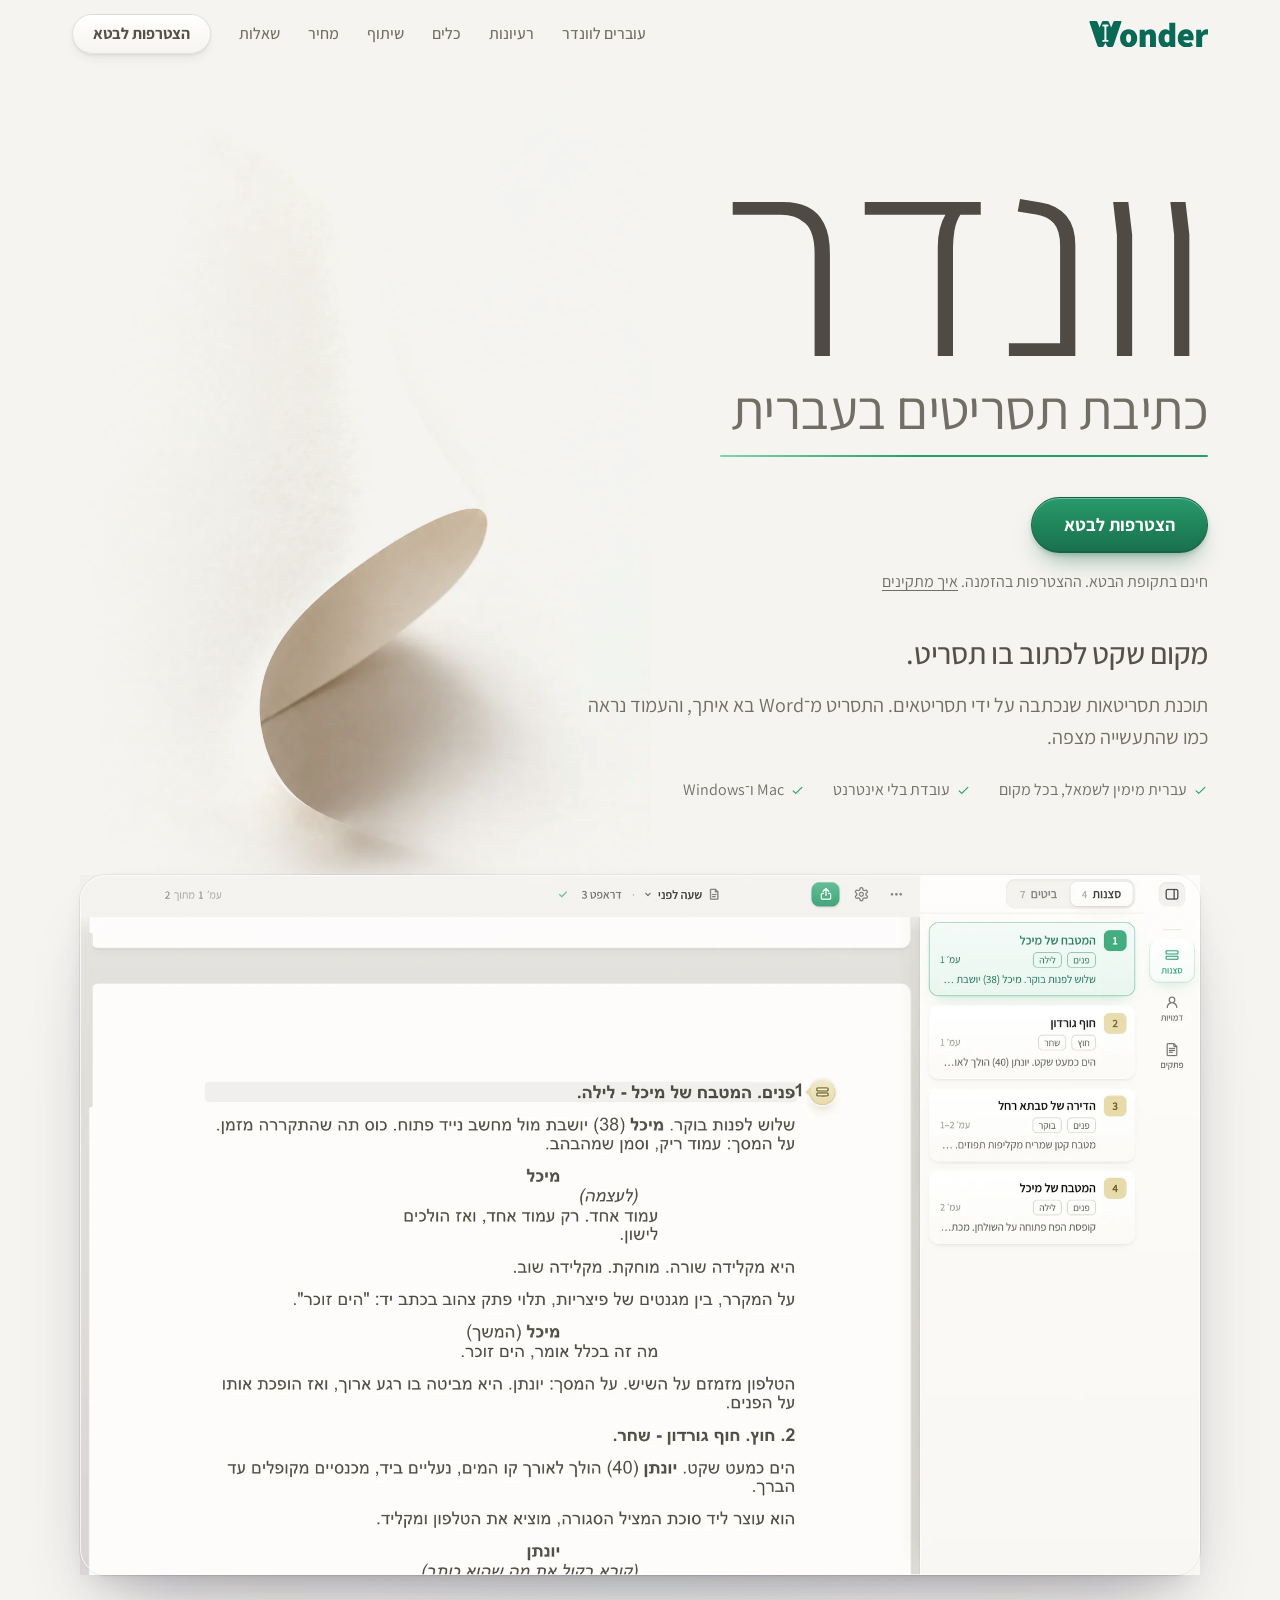
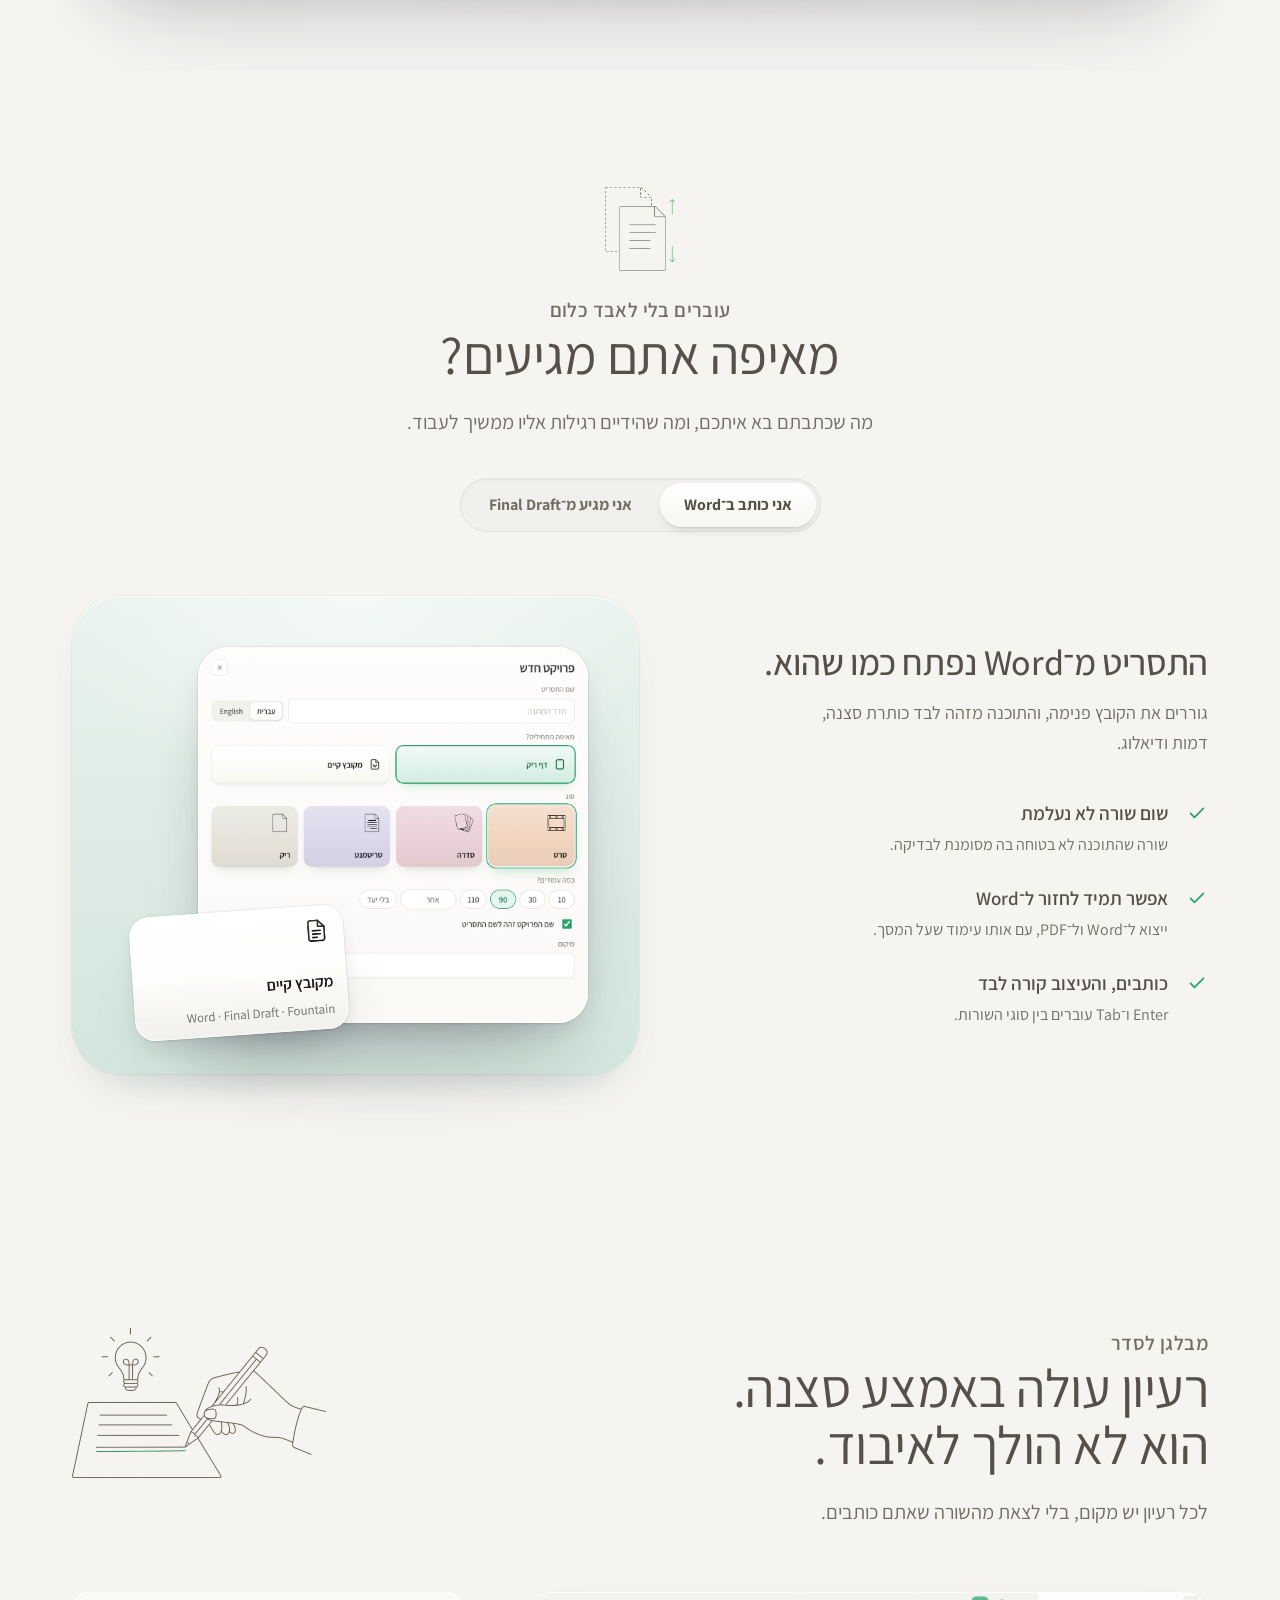
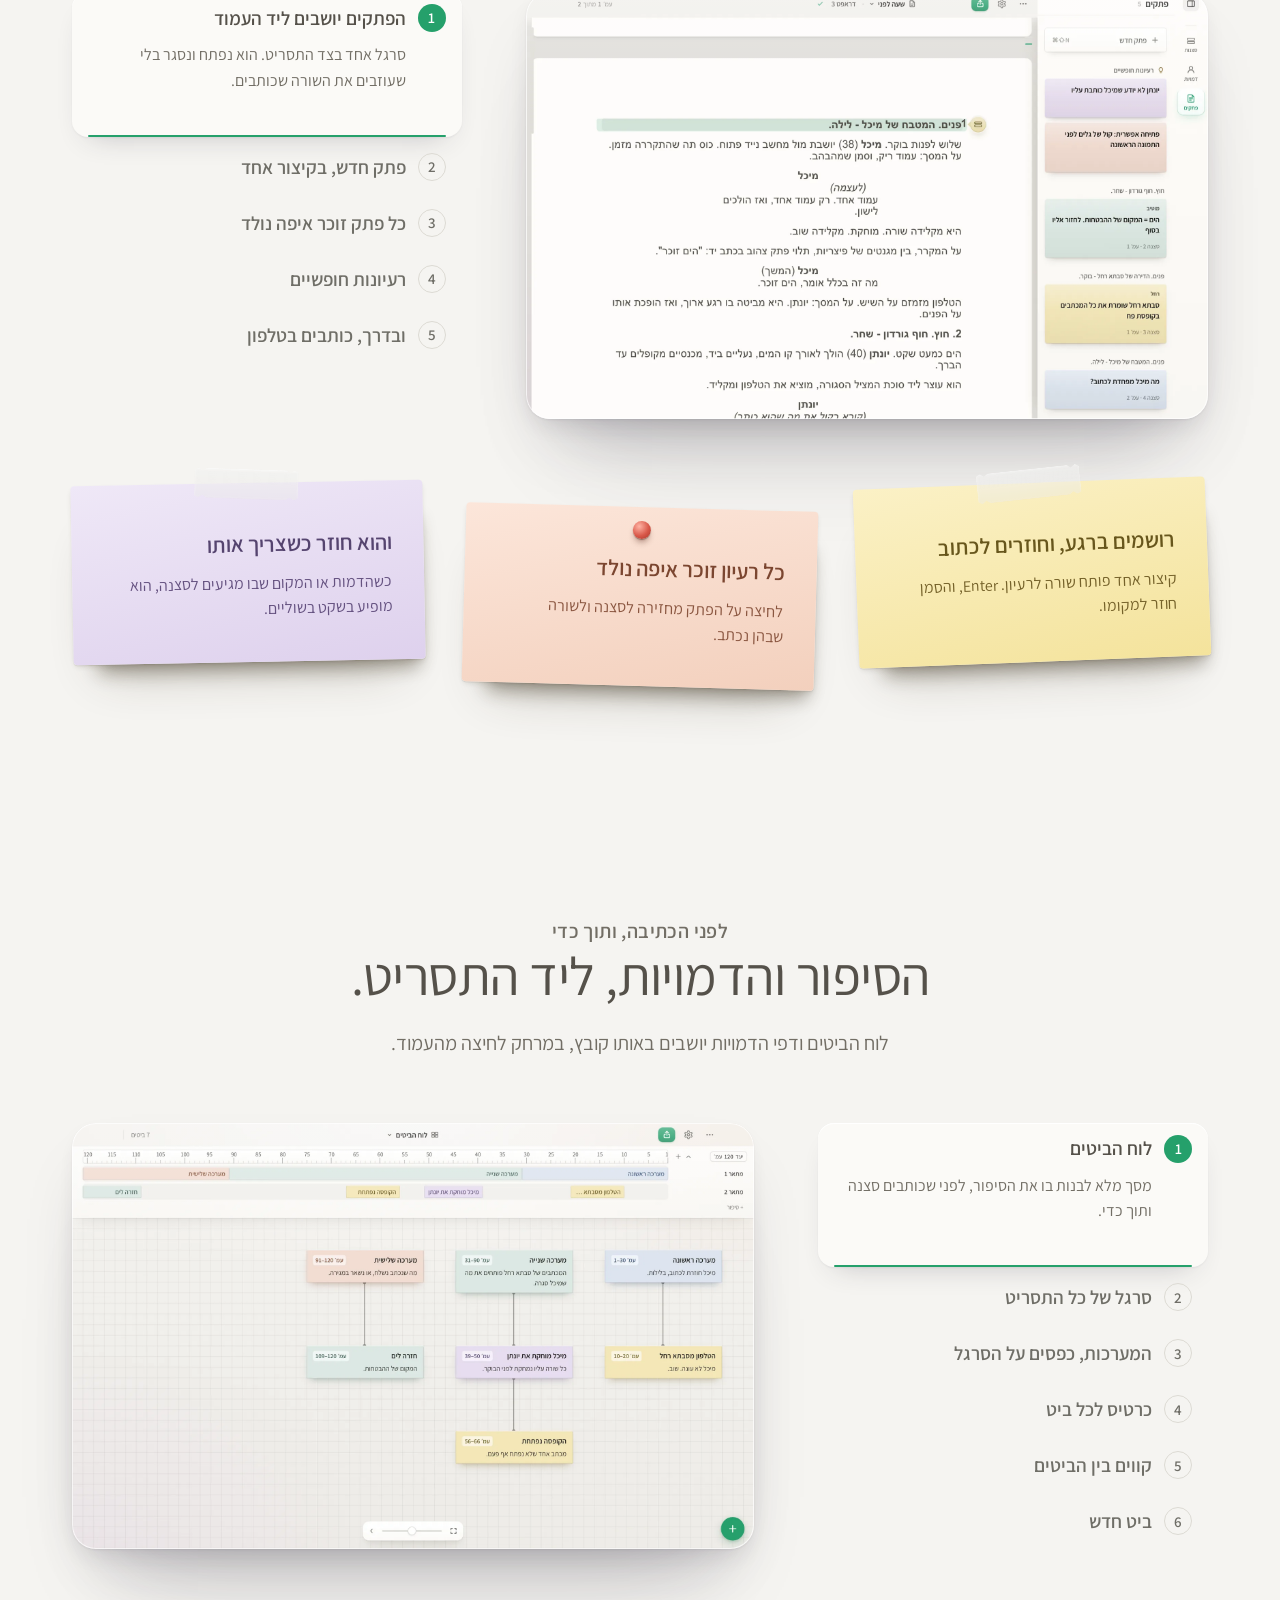
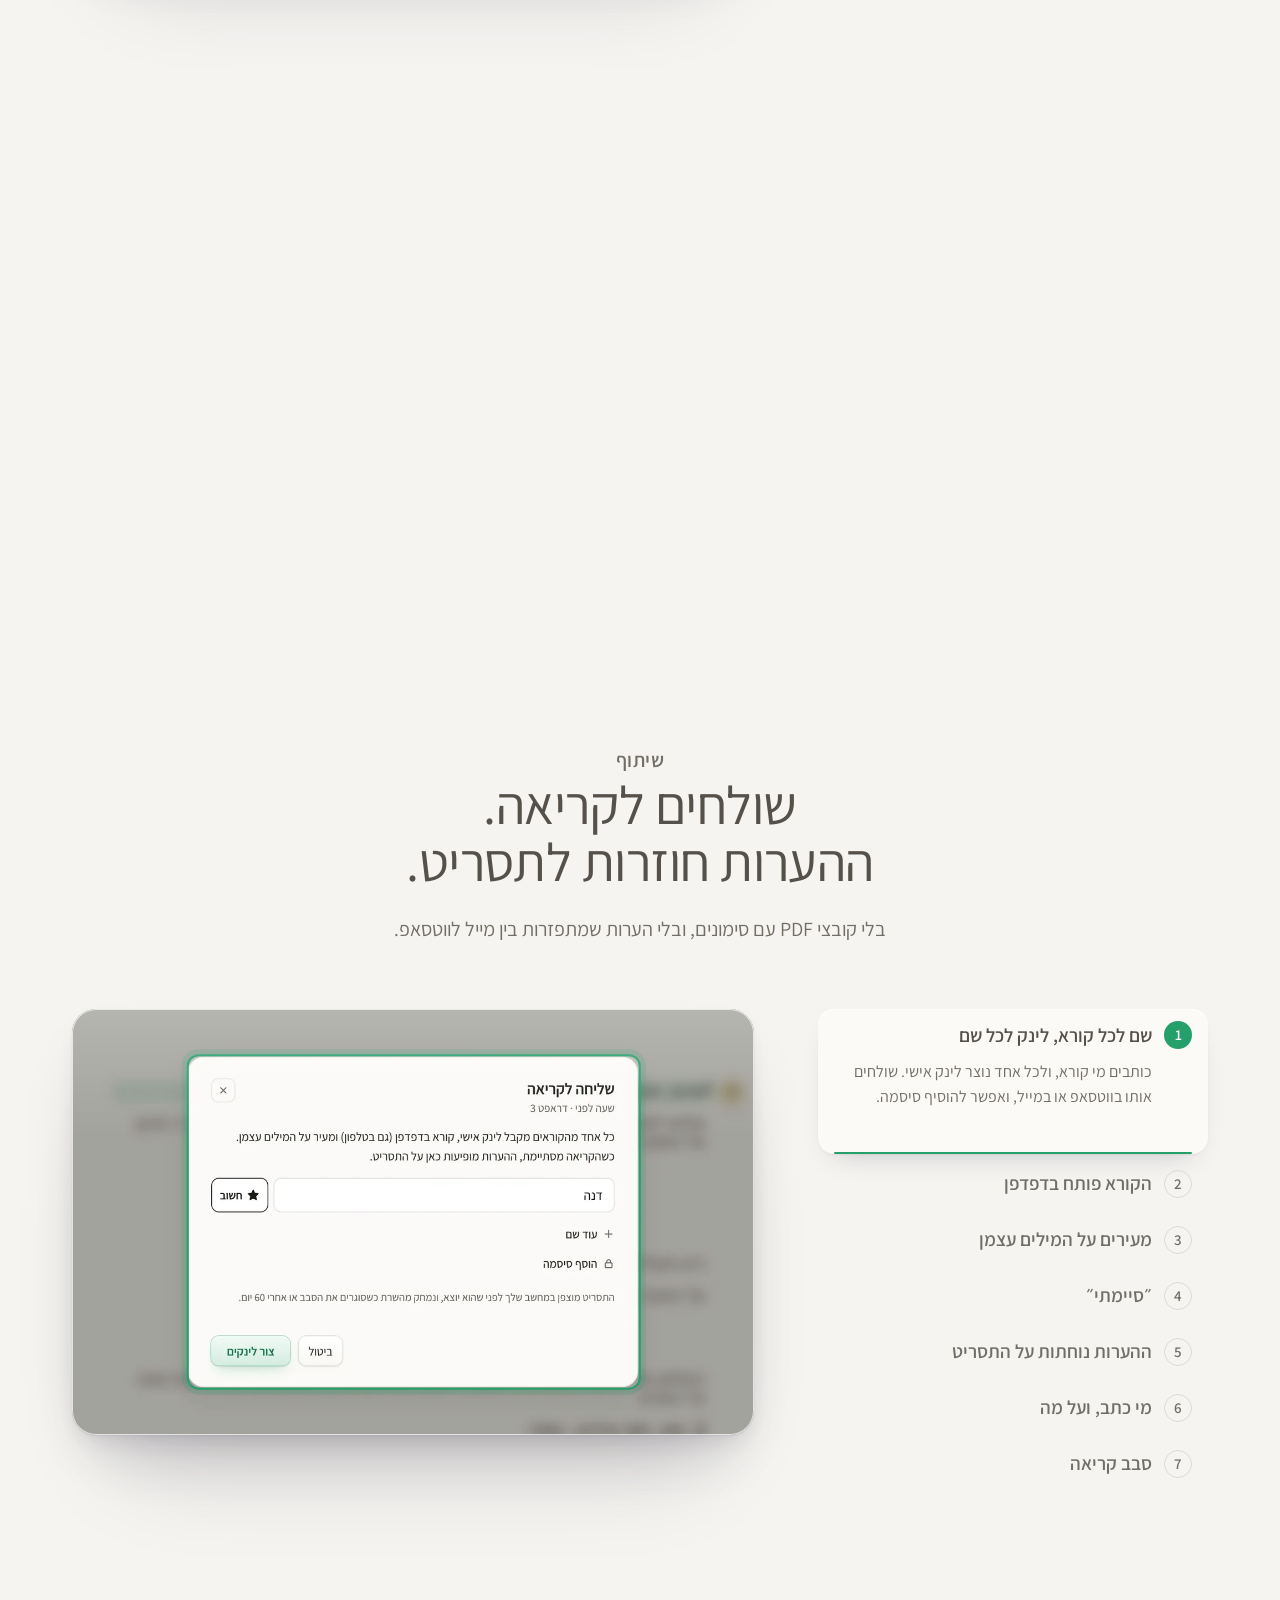
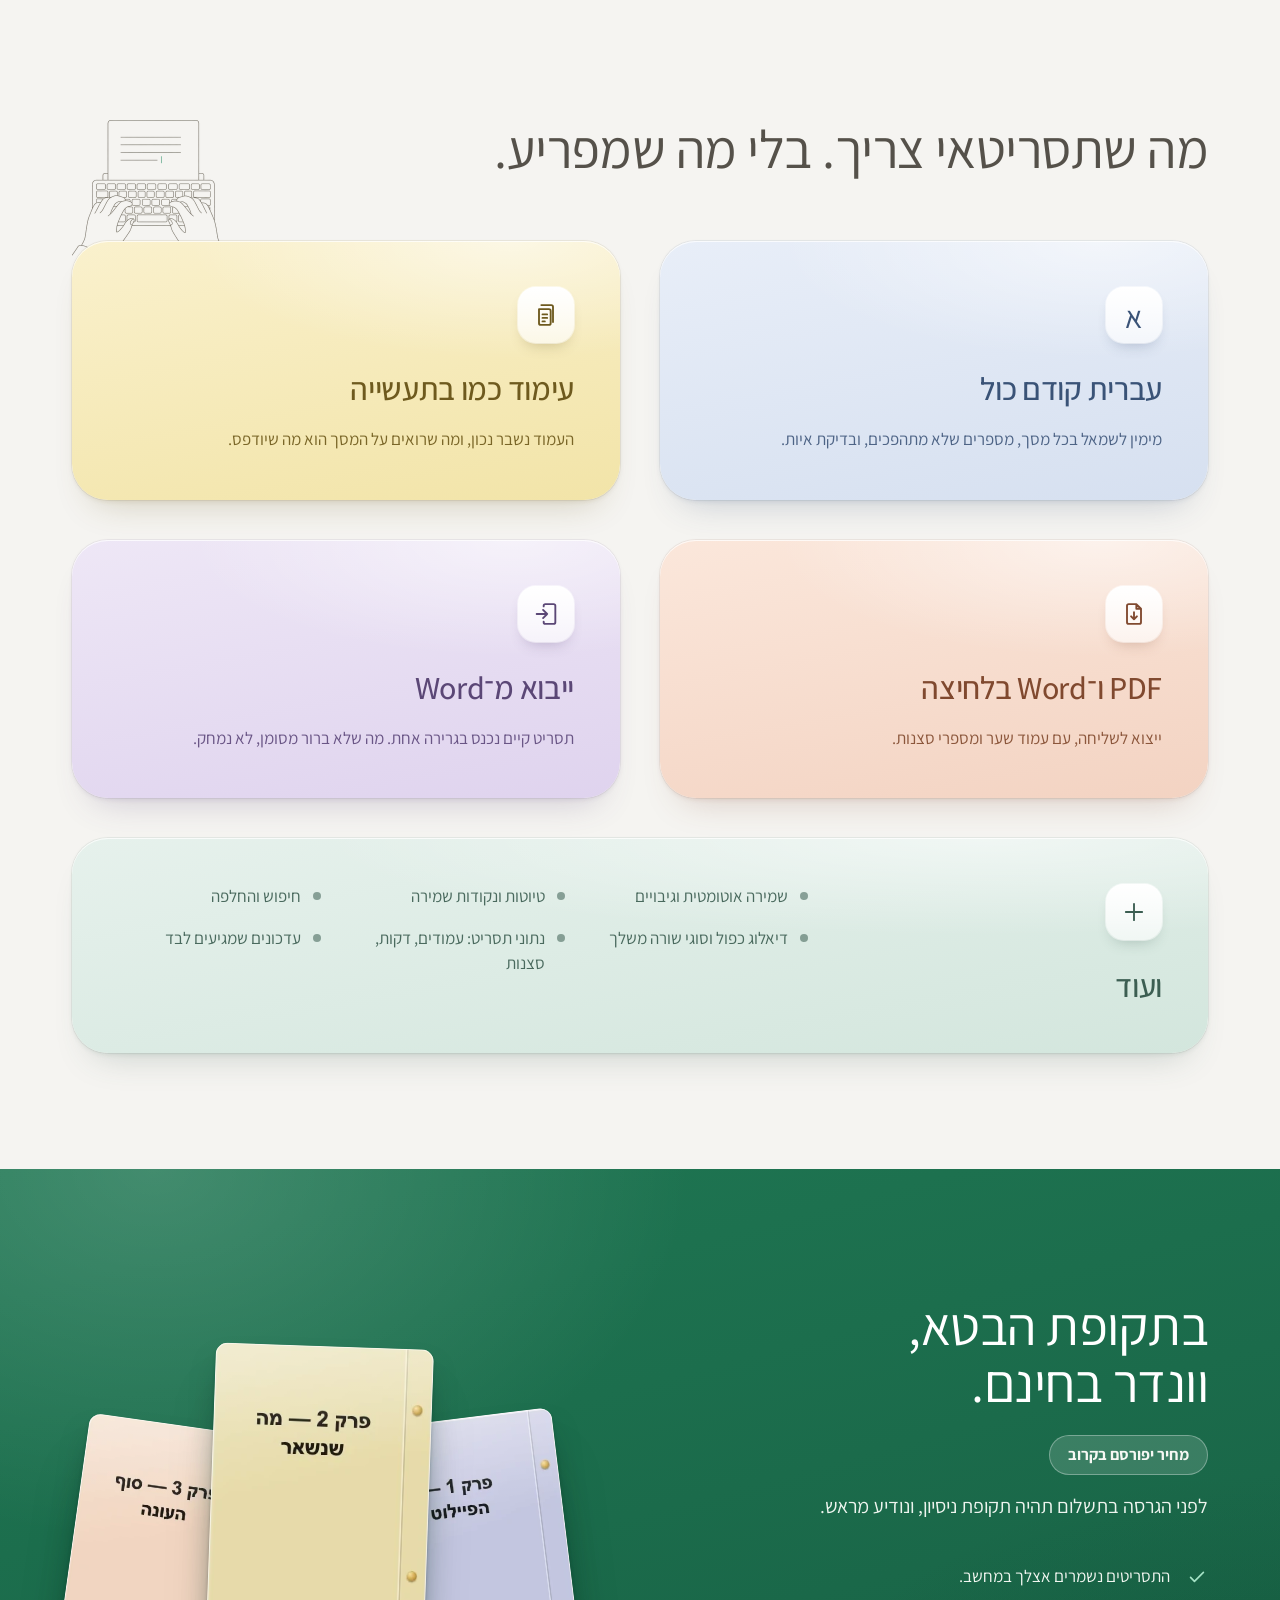
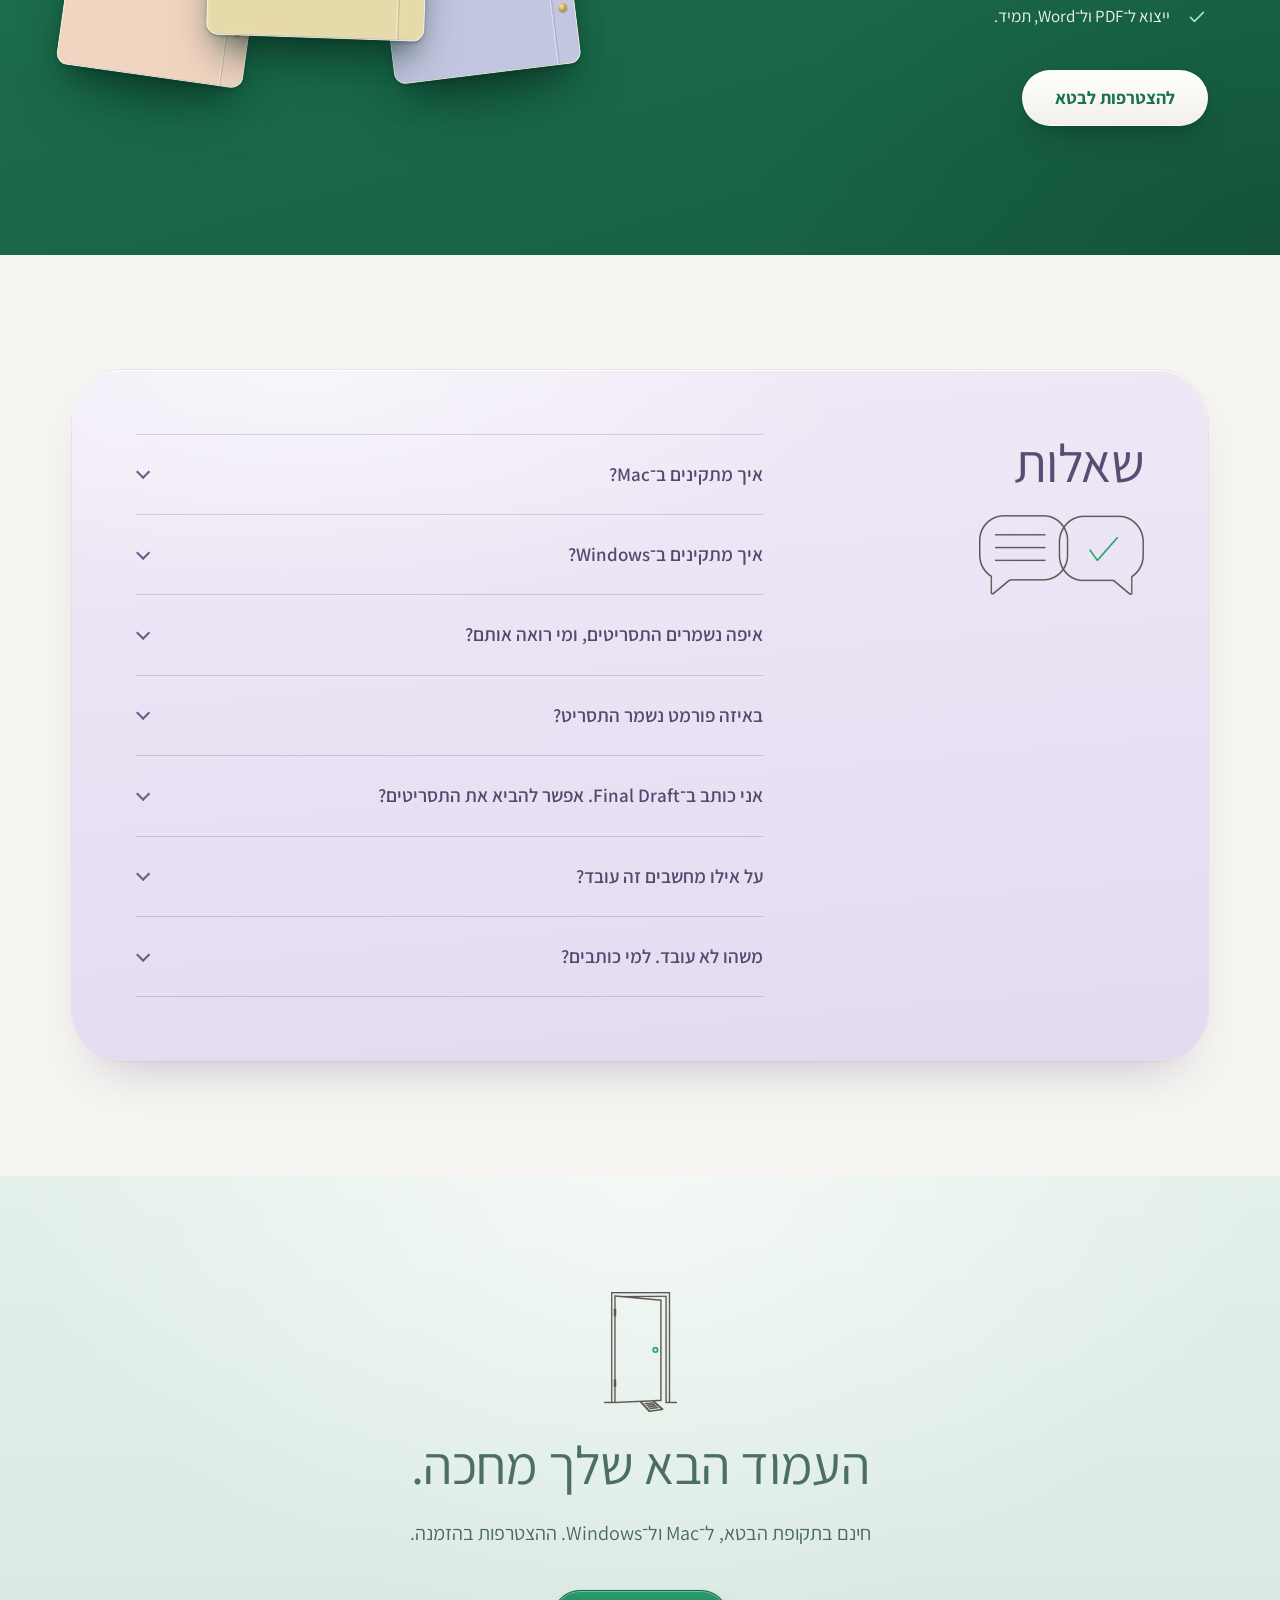
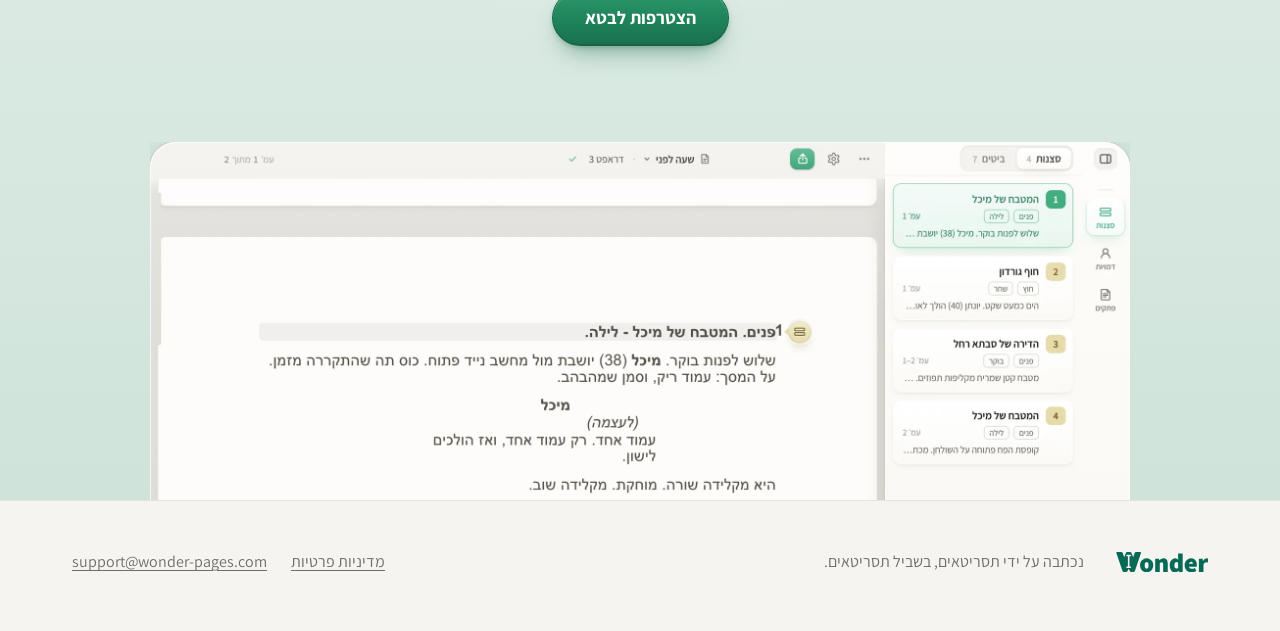
==== commit 08afc10e: "Site: reader page in a tablet and a phone, ideas page in a phone" ====
--- a/index.html
+++ b/index.html
@@ -157,7 +157,7 @@
         <div class="float tour-frame">
           <div class="tour-canvas">
             <div class="tour-scene" data-scene="notes"><img src="assets/ui-notes.webp" width="2000" height="1250" loading="lazy" alt="עמוד תסריט בוונדר ולצדו סרגל הפתקים: רעיונות חופשיים למעלה, ומתחתם פתקים צבעוניים לפי הסצנה שבה נכתבו."></div>
-            <div class="tour-scene tour-scene-phone" data-scene="phone"><figure class="float phone"><img src="assets/ui-phone-idea.webp" width="640" height="1020" loading="lazy" alt="דף הרעיונות של וונדר בטלפון: פתק צהוב על כל המסך ובו רעיון אחד שנכתב בדרך."></figure></div>
+            <div class="tour-scene tour-scene-devices" data-scene="phone"><figure class="device device-phone" style="--sb:#F4E8B8"><img src="assets/ui-phone-idea.webp" width="640" height="1020" loading="lazy" alt="טלפון ועליו דף הרעיונות של וונדר: פתק צהוב על כל המסך ובו רעיון אחד שנכתב בדרך."></figure></div>
           </div>
         </div>
         <ol class="tour-steps" aria-label="סיור בסרגל הפתקים">
@@ -292,7 +292,7 @@
         <div class="float tour-frame">
           <div class="tour-canvas">
             <div class="tour-scene" data-scene="send"><img src="assets/ui-share.webp" width="2000" height="1250" loading="lazy" alt="חלון ״שליחה לקריאה״ בוונדר: שדה לשם הקורא, כוכב ״חשוב״, הוספת שם, הוספת סיסמה וכפתור ״צור לינקים״."></div>
-            <div class="tour-scene tour-scene-phone" data-scene="reader"><figure class="float phone"><img src="assets/ui-phone-reader.webp" width="640" height="1020" loading="lazy" alt="דף הקריאה בטלפון: ״שלום דנה״, התסריט בעמודים, וכפתורים ״ההערות שלי״ ו״סיימתי״."></figure></div>
+            <div class="tour-scene tour-scene-devices tour-scene-pair" data-scene="reader"><figure class="device device-tablet"><img src="assets/ui-tablet-reader.webp" width="1400" height="1011" loading="lazy" alt="טאבלט ועליו דף הקריאה של וונדר: ״שלום דנה״, עמוד השער והעמוד הראשון של התסריט, וכפתורים ״ההערות שלי״ ו״סיימתי״."></figure><figure class="device device-phone" style="--sb:#F3F2EE"><img src="assets/ui-phone-reader.webp" width="640" height="1020" loading="lazy" alt="אותו דף קריאה בטלפון."></figure></div>
             <div class="tour-scene" data-scene="notes"><img src="assets/ui-readers.webp" width="2000" height="1250" loading="lazy" alt="עמוד תסריט בוונדר ולצדו סרגל ״הערות קוראים״: שלוש הערות של קוראת בשם דנה, כל אחת מחוברת לשורה שעליה נכתבה."></div>
           </div>
         </div>
@@ -303,13 +303,13 @@
           </li>
           <li data-scene="reader">
             <button type="button" class="tour-step">הקורא פותח בדפדפן</button>
-            <div class="tour-body"><p>גם בטלפון, בלי להתקין כלום ובלי להירשם. התסריט מוצג בעמודים, כמו על נייר.</p></div>
-          </li>
-          <li data-scene="reader" data-r="2,13.5,96,10">
+            <div class="tour-body"><p>בטאבלט, בטלפון או במחשב, בלי להתקין כלום ובלי להירשם. התסריט מוצג בעמודים, כמו על נייר.</p></div>
+          </li>
+          <li data-scene="reader" data-r="57,10.5,27,9.5">
             <button type="button" class="tour-step">מעירים על המילים עצמן</button>
             <div class="tour-body"><p>מסמנים מילים או לוחצים על שורה, וכותבים. ההערה נשארת צמודה למקום.</p></div>
           </li>
-          <li data-scene="reader" data-r="3,1,44,7.5">
+          <li data-scene="reader" data-img="1" data-r="3,1,44,7.5">
             <button type="button" class="tour-step">״סיימתי״</button>
             <div class="tour-body"><p>רק כשהקורא לוחץ, ההערות נשלחות אליך, כולן יחד.</p></div>
           </li>
@@ -539,7 +539,7 @@
     function rect(li) {
       // The element's box as fractions of the canvas, from layout offsets (transforms don't count).
       var r = (li.dataset.r || '').split(',').map(Number); if (r.length !== 4) return null;
-      var sc = sceneOf(li), t = sc.querySelector('img'), x = 0, y = 0, w = t.offsetWidth, h = t.offsetHeight, W = canvas.offsetWidth, H = canvas.offsetHeight;
+      var sc = sceneOf(li), t = sc.querySelectorAll('img')[li.dataset.img || 0], x = 0, y = 0, w = t.offsetWidth, h = t.offsetHeight, W = canvas.offsetWidth, H = canvas.offsetHeight;
       for (var el = t; el && el !== canvas; el = el.offsetParent) { x += el.offsetLeft; y += el.offsetTop; }
       return { x: (x + w * r[0] / 100) / W, y: (y + h * r[1] / 100) / H, w: w * r[2] / 100 / W, h: h * r[3] / 100 / H };
     }
--- a/assets/site.css
+++ b/assets/site.css
@@ -365,13 +365,28 @@
 .tour-scene:first-child, .tour.live .tour-scene.on { opacity: 1; }
 .tour.live .tour-scene:not(.on) { opacity: 0; }
 .tour-scene > img { width: 100%; height: 100%; object-fit: cover; border-radius: 0; }
-.tour-scene-phone { display: flex; align-items: center; justify-content: center; background: radial-gradient(90% 70% at 50% 0%, #F7F3EC, #E9E2D6); }
-.phone { --fr: clamp(22px, 3vw, 34px); padding: 7px; background: linear-gradient(180deg, #FFFFFF, #F1EFEA); }
-.phone img { display: block; border-radius: calc(var(--fr) - 7px); }
-.tour-scene-phone .phone { height: 88%; aspect-ratio: 654 / 1034; flex: none; }
-.tour-scene-phone .phone img { width: 100%; height: 100%; object-fit: cover; object-position: top; }
+/* the reader page and the phone page are shown on the devices people open them on */
+.tour-scene-devices { display: flex; align-items: center; justify-content: center; background: radial-gradient(90% 70% at 50% 0%, #F7F3EC, #E7E0D4); }
+.device {
+  position: relative; margin: 0; flex: none; display: flex; flex-direction: column;
+  background: linear-gradient(155deg, #55524D, #2A2926 55%, #1F1E1C);
+  box-shadow: 0 0 0 1px rgba(255, 255, 255, .14) inset, 0 2px 4px rgba(30, 26, 20, .22), 0 26px 44px -20px rgba(30, 26, 20, .55);
+}
+.device img { display: block; width: 100%; height: auto; }
+.device-phone { height: 90%; aspect-ratio: 668 / 1084; padding: 1.2%; border-radius: 8% / 4.9%; }
+.device-phone::before {
+  /* the status strip, in the page's own colour, with the camera island */
+  content: ""; display: block; aspect-ratio: 640 / 36; border-start-start-radius: 6.2% 100%; border-start-end-radius: 6.2% 100%;
+  background: radial-gradient(closest-side, #1F1E1C 99%, transparent) center 62% / 24% 52% no-repeat, var(--sb, #F3F2EE);
+}
+.device-phone img { border-end-start-radius: 6.2% 3.9%; border-end-end-radius: 6.2% 3.9%; }
+.device-tablet { width: 70%; aspect-ratio: 1444 / 1055; padding: 1.05%; border-radius: 3.2% / 4.4%; }
+.device-tablet img { border-radius: 1.9% / 2.6%; }
+.tour-scene-pair .device { position: absolute; }
+.tour-scene-pair .device-tablet { left: 6%; top: 9%; }
+.tour-scene-pair .device-phone { right: 7%; bottom: 5%; height: 72%; z-index: 1; }
 .tour-ring {
-  position: absolute; pointer-events: none; opacity: 0;
+  position: absolute; z-index: 2; pointer-events: none; opacity: 0;
   border-radius: calc(10px / var(--s, 1));
   box-shadow:
     0 0 0 calc(2px / var(--s, 1)) var(--accent),
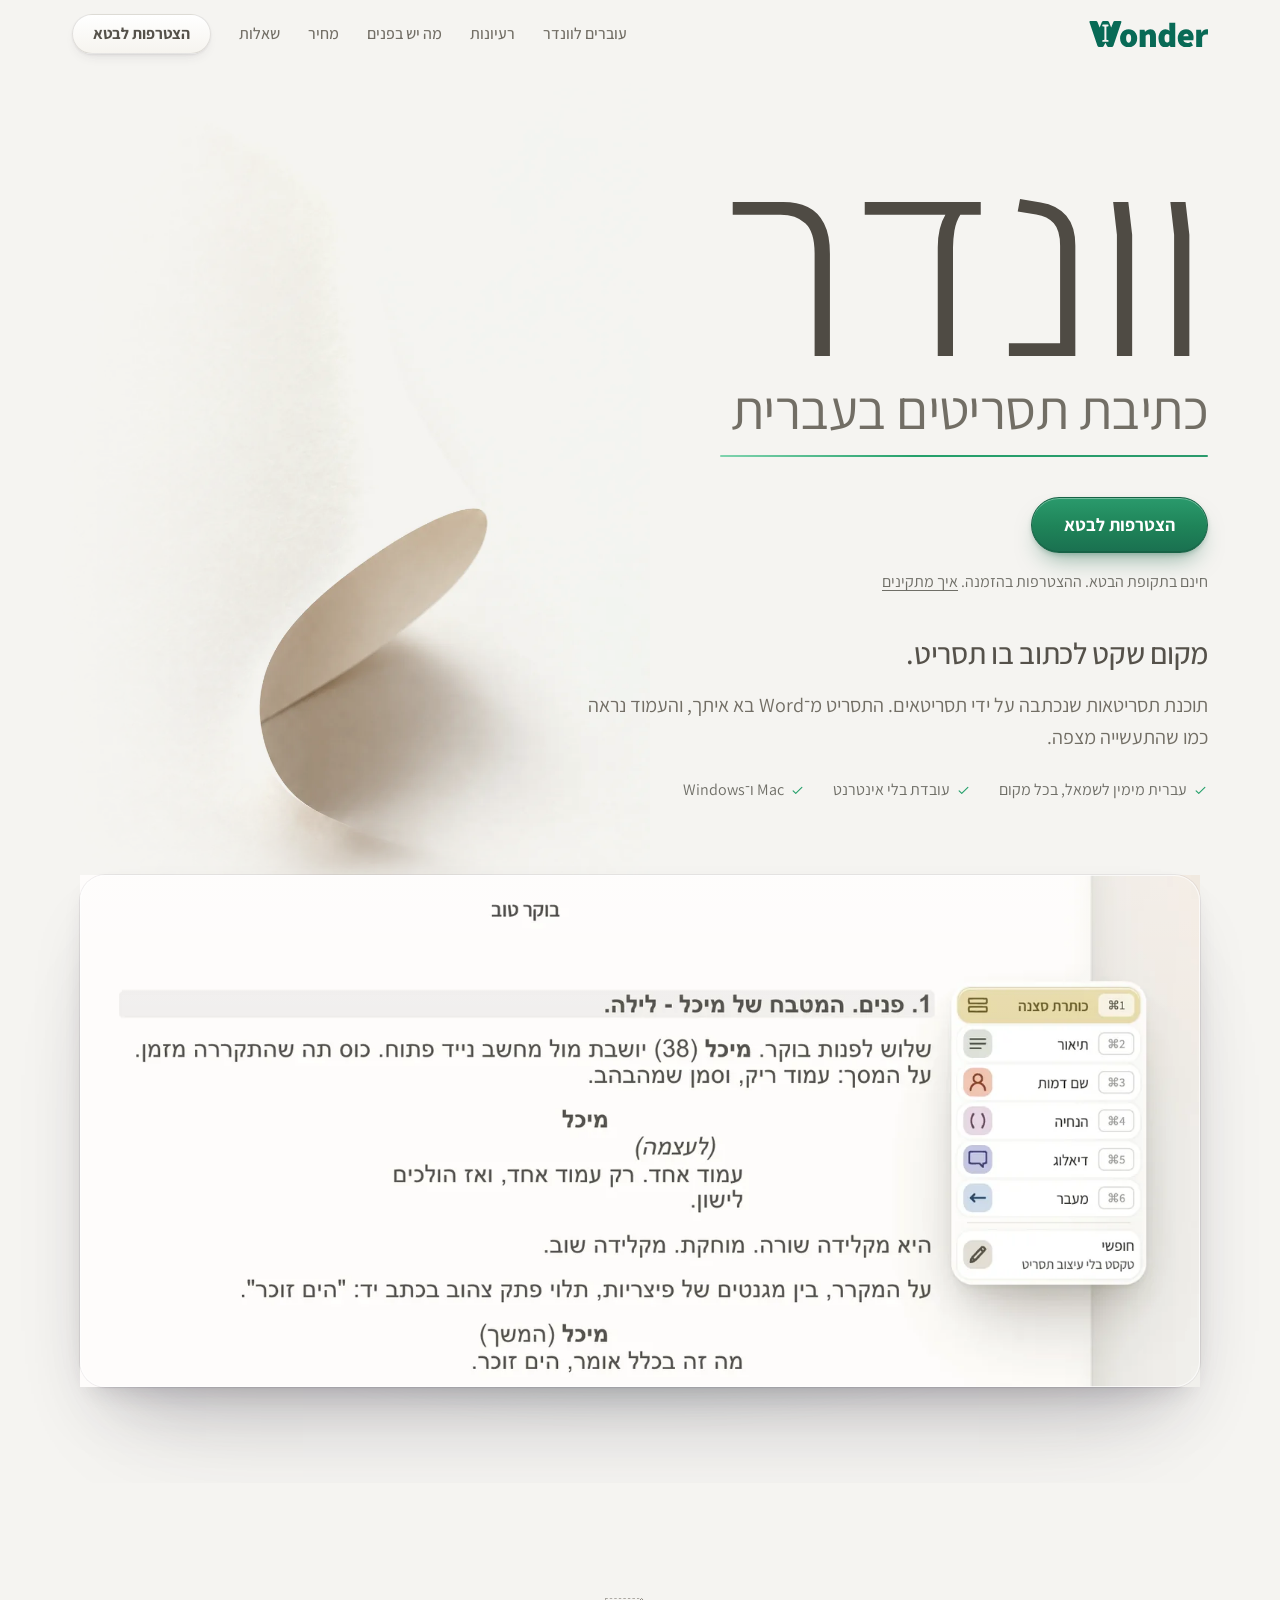
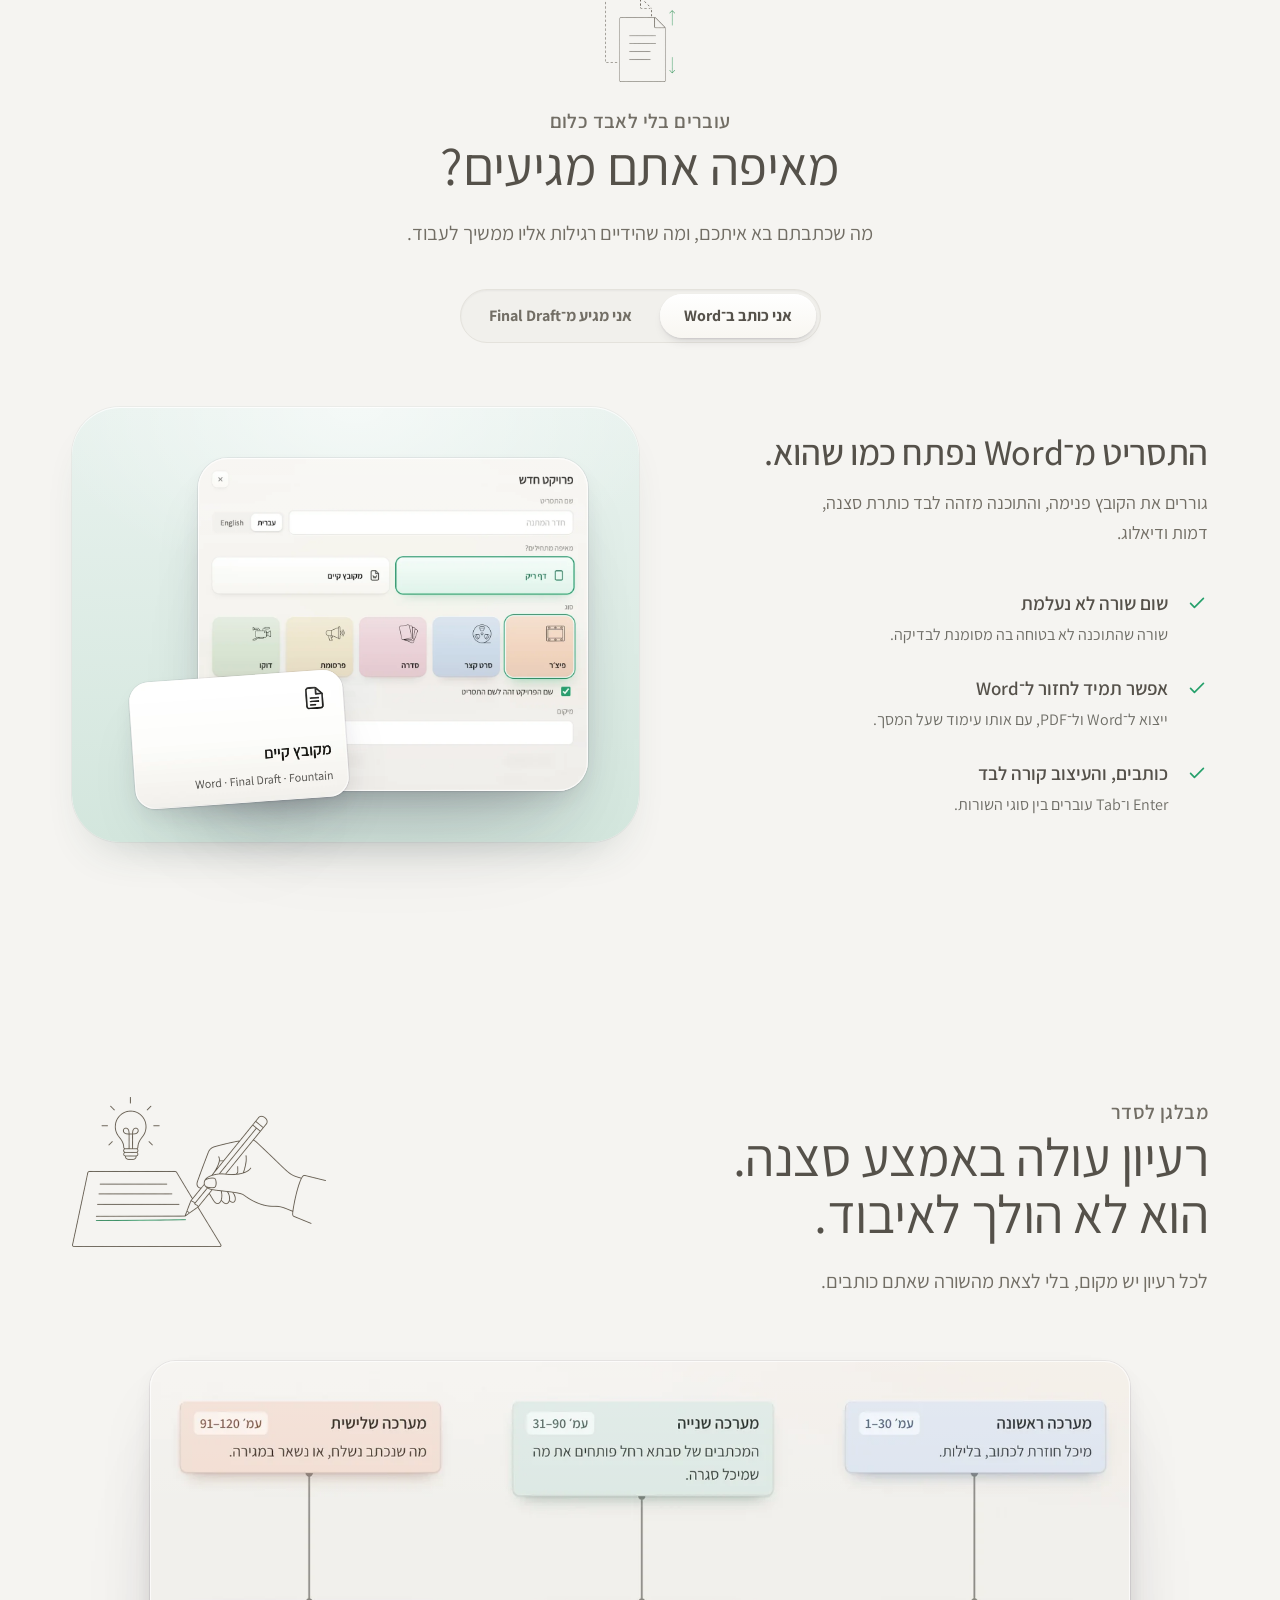
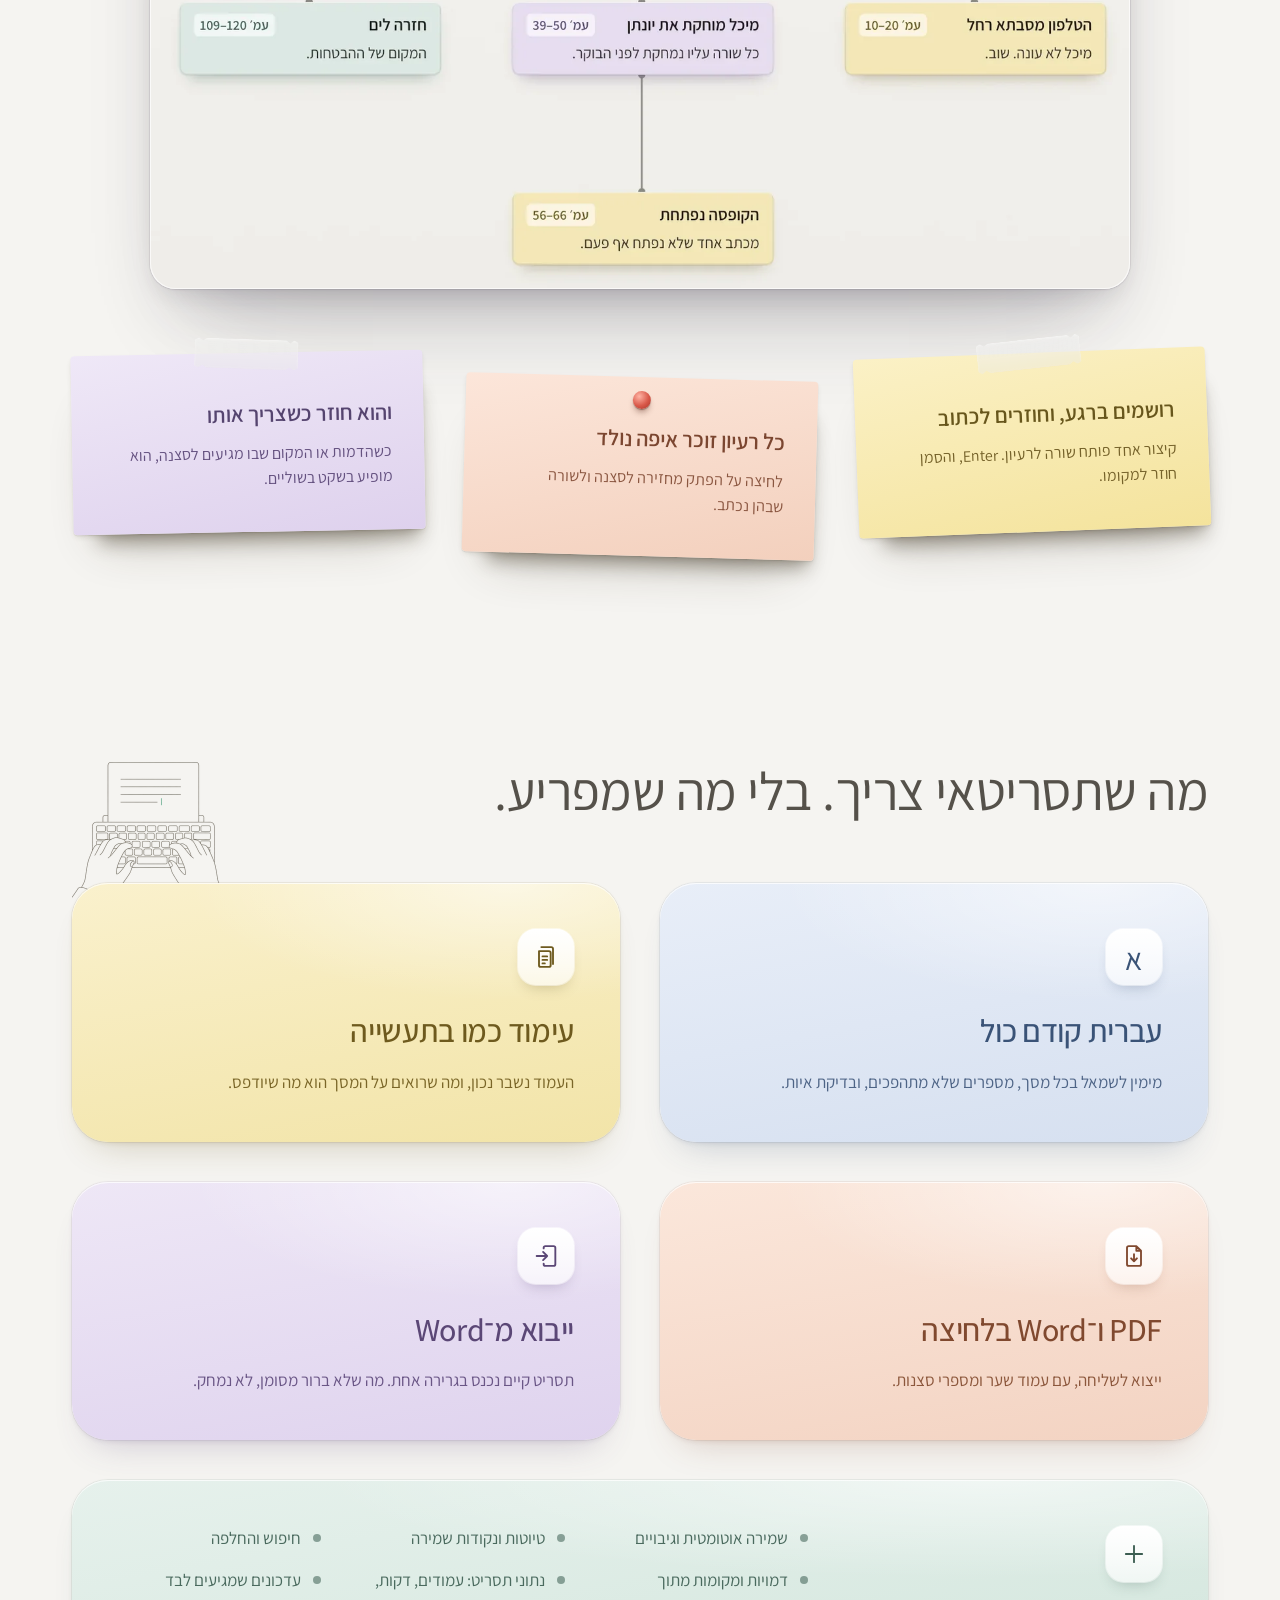
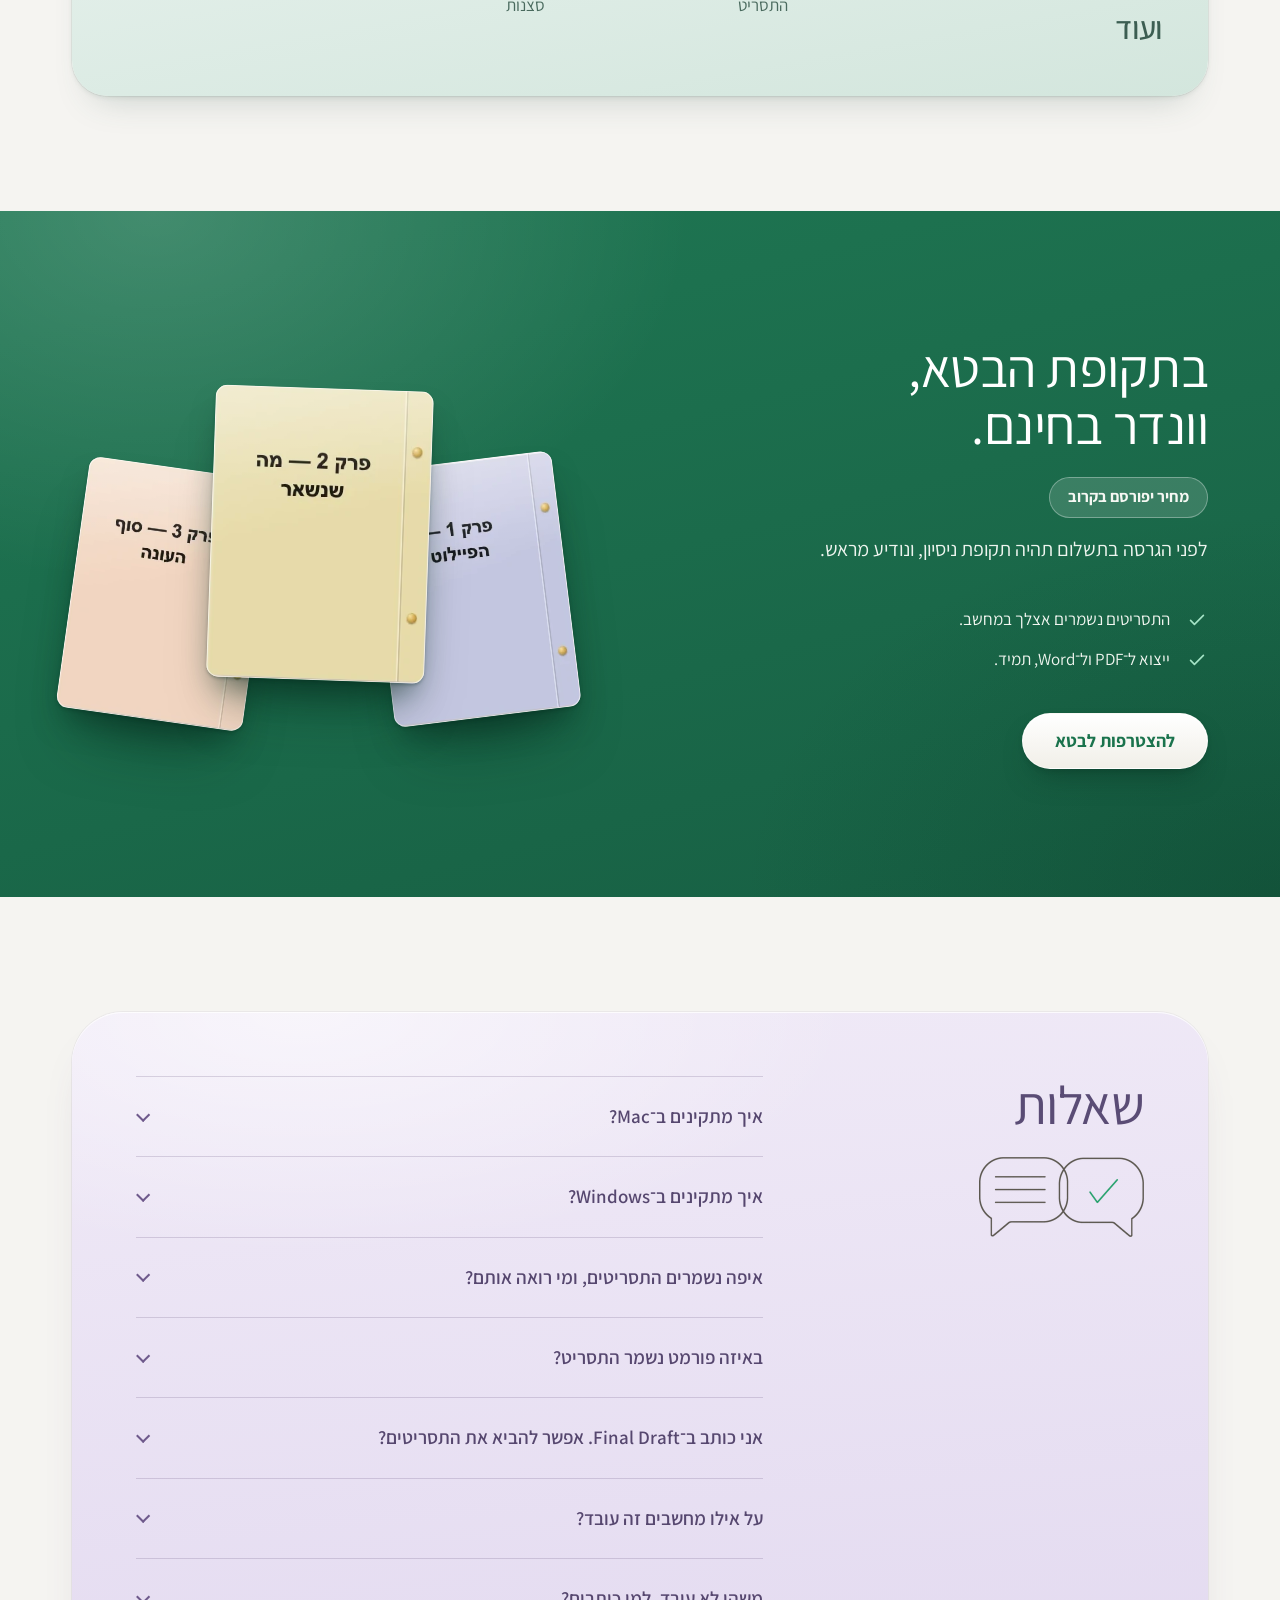
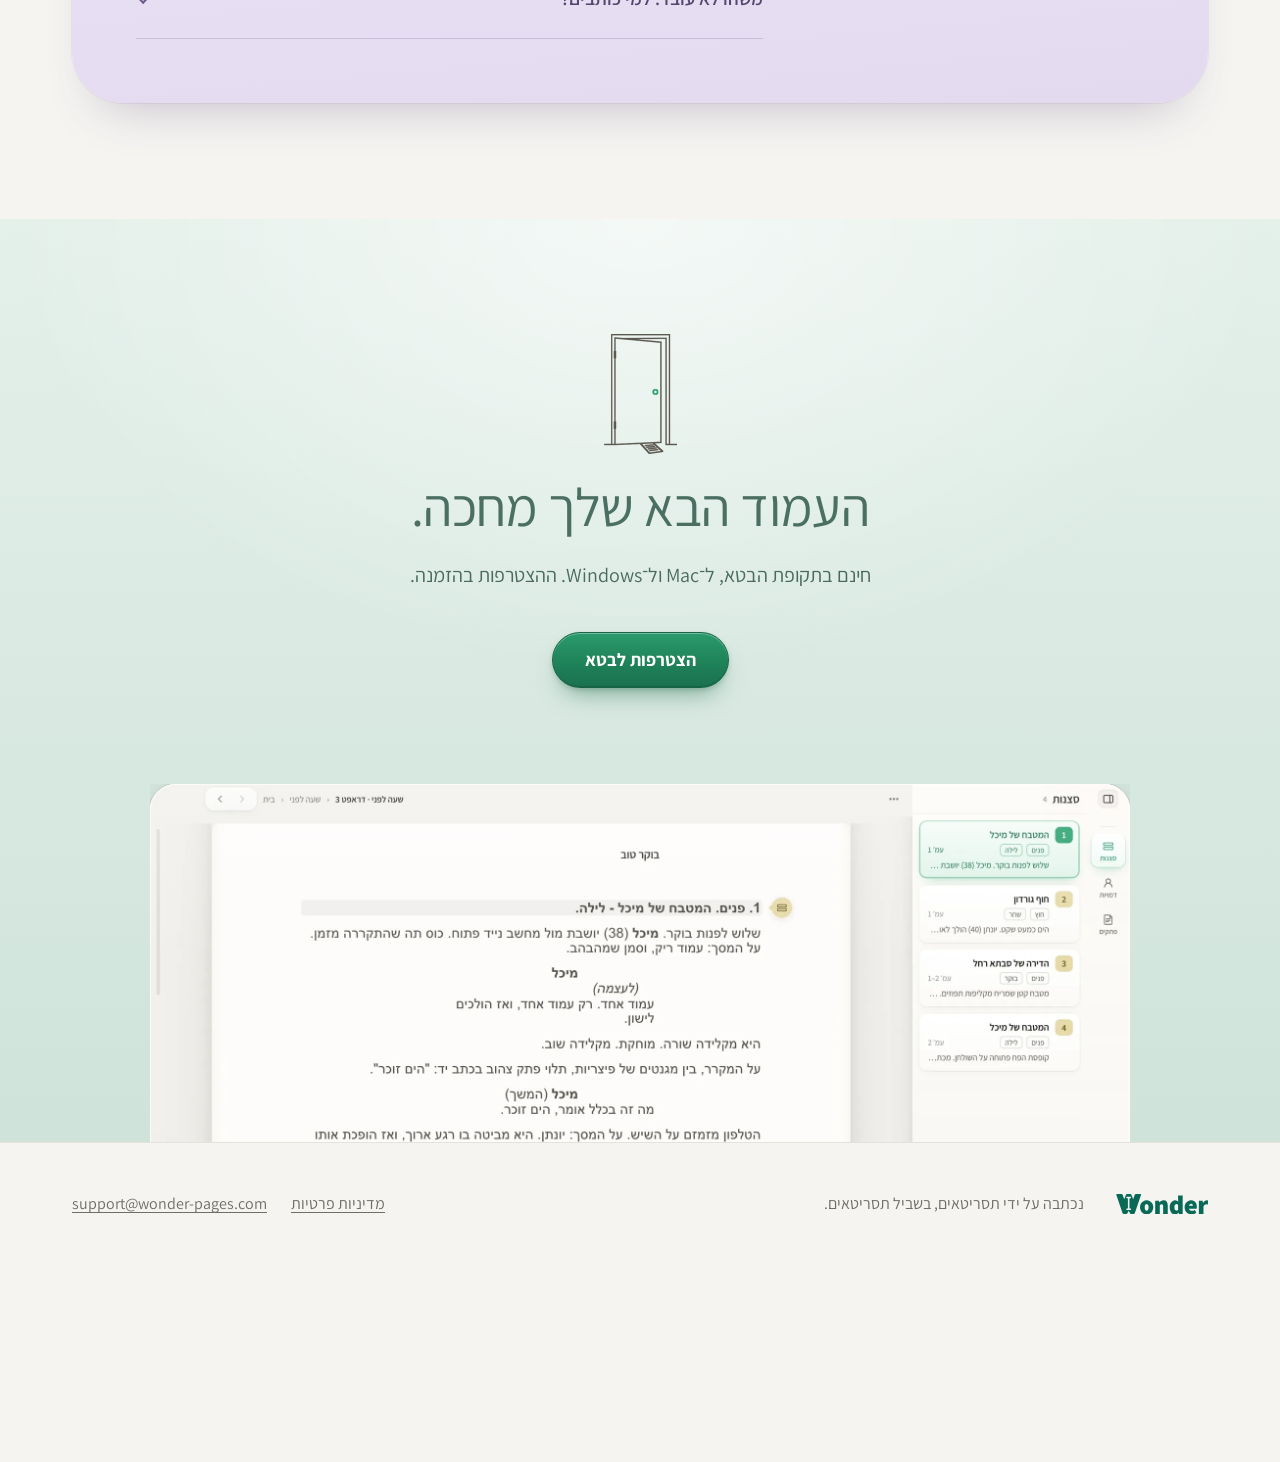
==== commit f0ed7e3a: "Revert "Site: new app look in every picture; tours for notes, phone ideas, beat board, characters an" ====
--- a/index.html
+++ b/index.html
@@ -42,8 +42,7 @@
     <nav class="nav" aria-label="ניווט ראשי">
       <a href="#from">עוברים לוונדר</a>
       <a href="#ideas">רעיונות</a>
-      <a href="#tools">כלים</a>
-      <a href="#share">שיתוף</a>
+      <a href="#features">מה יש בפנים</a>
       <a href="#price">מחיר</a>
       <a href="#faq">שאלות</a>
     </nav>
@@ -82,7 +81,7 @@
         <figure class="float">
           <picture>
             <source media="(max-width: 640px)" srcset="assets/ui-page-menu.webp" type="image/webp">
-            <img src="assets/ui-editor.webp" width="2000" height="1250" alt="חלון וונדר: עמוד תסריט בעברית עם כותרות סצנה, דמויות ודיאלוג, ובצד כרטיסי הסצנות עם המקום, השעה ומספר העמוד." fetchpriority="high">
+            <img src="assets/ui-editor.webp" width="2000" height="1250" alt="חלון וונדר: עמוד תסריט בעברית עם כותרות סצנה, דמויות ודיאלוג, ובצד רשימת הסצנות עם מספרי העמודים." fetchpriority="high">
           </picture>
         </figure>
       </div>
@@ -116,10 +115,10 @@
         <div class="stage stage-mint">
           <div class="from-visual">
             <figure class="float dialog-card">
-              <img src="assets/ui-dialog.webp" width="1100" height="1059" loading="lazy" alt="חלון ״פרויקט חדש״ בוונדר: שם התסריט, בחירה בין דף ריק למקובץ קיים, סוג הפרויקט ויעד העמודים.">
+              <img src="assets/ui-dialog.webp" width="1100" height="938" loading="lazy" alt="חלון ״פרויקט חדש״ בוונדר: שם התסריט, בחירה בין דף ריק למקובץ קיים, וסוג הפרויקט.">
             </figure>
             <figure class="float tile-card">
-              <img src="assets/ui-tile.webp" width="412" height="238" loading="lazy" alt="אריח ״מקובץ קיים״ ובו הכיתוב Word, Final Draft, Fountain.">
+              <img src="assets/ui-tile.webp" width="407" height="242" loading="lazy" alt="אריח ״מקובץ קיים״ ובו הכיתוב Word, Final Draft, Fountain.">
             </figure>
           </div>
         </div>
@@ -137,7 +136,7 @@
         </div>
         <div class="stage stage-blue">
           <figure class="float menu-card">
-            <img src="assets/ui-page-menu.webp" width="1500" height="585" loading="lazy" alt="עמוד תסריט בעברית בוונדר, ולצדו תפריט סוגי השורות: כותרת סצנה, תיאור, שם דמות, הנחיה, דיאלוג ומעבר, כל אחד עם קיצור מקלדת.">
+            <img src="assets/ui-page-menu.webp" width="1500" height="685" loading="lazy" alt="עמוד תסריט בעברית בוונדר, ולצדו תפריט סוגי השורות: כותרת סצנה, תיאור, שם דמות, הנחיה, דיאלוג ומעבר, כל אחד עם קיצור מקלדת.">
           </figure>
         </div>
       </div>
@@ -153,36 +152,9 @@
         <h2 id="ideas-title"><span class="ph">רעיון עולה באמצע סצנה.</span> <span class="ph">הוא לא הולך לאיבוד.</span></h2>
         <p>לכל רעיון יש מקום, בלי לצאת מהשורה שאתם כותבים.</p>
       </div>
-      <div class="tour" data-tour>
-        <div class="float tour-frame">
-          <div class="tour-canvas">
-            <div class="tour-scene" data-scene="notes"><img src="assets/ui-notes.webp" width="2000" height="1250" loading="lazy" alt="עמוד תסריט בוונדר ולצדו סרגל הפתקים: רעיונות חופשיים למעלה, ומתחתם פתקים צבעוניים לפי הסצנה שבה נכתבו."></div>
-            <div class="tour-scene tour-scene-devices" data-scene="phone"><figure class="device device-phone" style="--sb:#F4E8B8"><img src="assets/ui-phone-idea.webp" width="640" height="1020" loading="lazy" alt="טלפון ועליו דף הרעיונות של וונדר: פתק צהוב על כל המסך ובו רעיון אחד שנכתב בדרך."></figure></div>
-          </div>
-        </div>
-        <ol class="tour-steps" aria-label="סיור בסרגל הפתקים">
-          <li data-scene="notes">
-            <button type="button" class="tour-step">הפתקים יושבים ליד העמוד</button>
-            <div class="tour-body"><p>סרגל אחד בצד התסריט. הוא נפתח ונסגר בלי שעוזבים את השורה שכותבים.</p></div>
-          </li>
-          <li data-scene="notes" data-r="75.5,7.5,19.5,7.5">
-            <button type="button" class="tour-step">פתק חדש, בקיצור אחד</button>
-            <div class="tour-body"><p>קיצור מקלדת פותח שורה לרעיון. Enter, והסמן חוזר בדיוק למקום שבו עצרתם.</p></div>
-          </li>
-          <li data-scene="notes" data-r="75.5,45,19.5,34">
-            <button type="button" class="tour-step">כל פתק זוכר איפה נולד</button>
-            <div class="tour-body"><p>מעל הפתק כתובה הסצנה שלו, ובתחתיתו מספר הסצנה והעמוד. לחיצה עליו מחזירה לשם.</p></div>
-          </li>
-          <li data-scene="notes" data-r="75.5,16.5,19.5,27">
-            <button type="button" class="tour-step">רעיונות חופשיים</button>
-            <div class="tour-body"><p>רעיון שעוד לא שייך לשום סצנה מחכה למעלה, עד שתמצאו לו מקום.</p></div>
-          </li>
-          <li data-scene="phone" data-r="0,0,100,34">
-            <button type="button" class="tour-step">ובדרך, כותבים בטלפון</button>
-            <div class="tour-body"><p>דף אחד בטלפון, שכולו מקום לכתוב. מחברים פעם אחת בסריקת קוד, בלי חשבון ובלי חנות. הרעיון נשלח גם אם לא הייתה קליטה, ומחכה ברעיונות החופשיים.</p></div>
-          </li>
-        </ol>
-      </div>
+      <figure class="float board-card">
+        <img src="assets/ui-board.webp" width="1500" height="809" loading="lazy" alt="לוח סצנות בוונדר: כרטיסים צבעוניים, כל אחד עם טווח עמודים ושורה אחת על הסצנה, מחוברים בקווים לפי סדר העלילה.">
+      </figure>
       <ul class="notes">
         <li class="note note-yellow taped" style="--tilt:-2.2deg;--tape:-4deg">
           <h3><span class="ph">רושמים ברגע,</span> <span class="ph">וחוזרים לכתוב</span></h3>
@@ -197,136 +169,6 @@
           <p>כשהדמות או המקום שבו מגיעים לסצנה, הוא מופיע בשקט בשוליים.</p>
         </li>
       </ul>
-    </div>
-  </section>
-
-  <!-- ============ tools: beat board, characters ============ -->
-  <section id="tools" aria-labelledby="tools-title">
-    <div class="wrap">
-      <div class="sect-head center">
-        <p class="kicker">לפני הכתיבה, ותוך כדי</p>
-        <h2 id="tools-title"><span class="ph">הסיפור והדמויות,</span> <span class="ph">ליד התסריט.</span></h2>
-        <p>לוח הביטים ודפי הדמויות יושבים באותו קובץ, במרחק לחיצה מהעמוד.</p>
-      </div>
-
-      <div class="tour tour-flip" data-tour>
-        <div class="float tour-frame">
-          <div class="tour-canvas">
-            <div class="tour-scene" data-scene="board"><img src="assets/ui-board.webp" width="2000" height="1250" loading="lazy" alt="לוח הביטים בוונדר: למעלה סרגל של 120 עמודים עם שלוש מערכות, ומתחתיו כרטיסי ביטים צבעוניים מחוברים בקווים, כל אחד עם טווח עמודים."></div>
-          </div>
-        </div>
-        <ol class="tour-steps" aria-label="סיור בלוח הביטים">
-          <li data-scene="board">
-            <button type="button" class="tour-step">לוח הביטים</button>
-            <div class="tour-body"><p>מסך מלא לבנות בו את הסיפור, לפני שכותבים סצנה ותוך כדי.</p></div>
-          </li>
-          <li data-scene="board" data-r="50,5,50,6.5">
-            <button type="button" class="tour-step">סרגל של כל התסריט</button>
-            <div class="tour-body"><p>הסרגל מראה את האורך שתכננתם. לחיצה על ״יעד״ משנה אותו, והלוח כולו מתיישר.</p></div>
-          </li>
-          <li data-scene="board" data-r="38,10,62,8.5">
-            <button type="button" class="tour-step">המערכות, כפסים על הסרגל</button>
-            <div class="tour-body"><p>רואים כמה עמודים תופסת כל מערכה, ואיפה יושב כל ביט בתוכה.</p></div>
-          </li>
-          <li data-scene="board" data-r="55.5,29,19,11.5">
-            <button type="button" class="tour-step">כרטיס לכל ביט</button>
-            <div class="tour-body"><p>כותרת, שורה אחת על מה שקורה, וטווח העמודים שלו. הצבע אומר לאיזה קו הוא שייך.</p></div>
-          </li>
-          <li data-scene="board" data-r="55,28.5,20,53">
-            <button type="button" class="tour-step">קווים בין הביטים</button>
-            <div class="tour-body"><p>ביט שנולד מביט אחר מחובר אליו בקו, וכך רואים את השרשרת של הסיפור.</p></div>
-          </li>
-          <li data-scene="board" data-r="92.5,90.5,7,9">
-            <button type="button" class="tour-step">ביט חדש</button>
-            <div class="tour-body"><p>כפתור אחד מוסיף כרטיס. גוררים אותו למקום, והסרגל מתעדכן.</p></div>
-          </li>
-        </ol>
-      </div>
-
-      <div class="tour" data-tour>
-        <div class="float tour-frame">
-          <div class="tour-canvas">
-            <div class="tour-scene" data-scene="chars"><img src="assets/ui-chars.webp" width="2000" height="1250" loading="lazy" alt="מסך הדמויות בוונדר: שלושה כרטיסים, כל דמות בצבע משלה, עם מספר הסצנות והשורות שלה."></div>
-            <div class="tour-scene" data-scene="char"><img src="assets/ui-char.webp" width="2000" height="1250" loading="lazy" alt="דף דמות בוונדר: מיכל, דמות ראשית, עם משפט אחד עליה ומתחתיו גיל ועיסוק, מה היא רוצה, ממה היא מפחדת ואיך היא מדברת."></div>
-          </div>
-        </div>
-        <ol class="tour-steps" aria-label="סיור בדפי הדמויות">
-          <li data-scene="chars" data-r="25.5,32,66.5,30">
-            <button type="button" class="tour-step">הדמויות נאספות מהתסריט</button>
-            <div class="tour-body"><p>לכל דמות כרטיס בצבע שלה, ועליו בכמה סצנות היא מופיעה וכמה שורות יש לה.</p></div>
-          </li>
-          <li data-scene="chars" data-r="60,18,31,5.5">
-            <button type="button" class="tour-step">תסריט אחד, או כל הפרויקט</button>
-            <div class="tour-body"><p>בסדרה, אותן דמויות מלוות את כל הפרקים. בוחרים מה רואים.</p></div>
-          </li>
-          <li data-scene="char" data-r="46,22,27.5,21">
-            <button type="button" class="tour-step">דף לכל דמות</button>
-            <div class="tour-body"><p>הוא מתחיל מהבסיס: דיוקן, שם ומשפט אחד שאומר מי היא.</p></div>
-          </li>
-          <li data-scene="char" data-r="35,29.5,29,6">
-            <button type="button" class="tour-step">תפקיד</button>
-            <div class="tour-body"><p>ראשי, משני, אנטגוניסט. התפקיד קובע איפה הדמות עומדת ברשימה.</p></div>
-          </li>
-          <li data-scene="char" data-r="38.5,45.5,34.5,40">
-            <button type="button" class="tour-step">רק החלקים שעוזרים לך</button>
-            <div class="tour-body"><p>רצון, פחד, קול. כל חלק הוא כמה שורות חופשיות, ואפשר לשנות לו את השם.</p></div>
-          </li>
-          <li data-scene="char" data-r="39,86.5,34.5,8.5">
-            <button type="button" class="tour-step">מוסיפים כשיש מה לכתוב</button>
-            <div class="tour-body"><p>מראה, פצע, מסע, קשרים. חלק שלא צריך פשוט לא נמצא על הדף.</p></div>
-          </li>
-        </ol>
-      </div>
-    </div>
-  </section>
-
-  <!-- ============ share: a reading link, notes come back ============ -->
-  <section id="share" aria-labelledby="share-title">
-    <div class="wrap">
-      <div class="sect-head center">
-        <p class="kicker">שיתוף</p>
-        <h2 id="share-title"><span class="ph">שולחים לקריאה.</span> <span class="ph">ההערות חוזרות לתסריט.</span></h2>
-        <p>בלי קובצי PDF עם סימונים, ובלי הערות שמתפזרות בין מייל לווטסאפ.</p>
-      </div>
-      <div class="tour tour-flip" data-tour>
-        <div class="float tour-frame">
-          <div class="tour-canvas">
-            <div class="tour-scene" data-scene="send"><img src="assets/ui-share.webp" width="2000" height="1250" loading="lazy" alt="חלון ״שליחה לקריאה״ בוונדר: שדה לשם הקורא, כוכב ״חשוב״, הוספת שם, הוספת סיסמה וכפתור ״צור לינקים״."></div>
-            <div class="tour-scene tour-scene-devices tour-scene-pair" data-scene="reader"><figure class="device device-tablet"><img src="assets/ui-tablet-reader.webp" width="1400" height="1011" loading="lazy" alt="טאבלט ועליו דף הקריאה של וונדר: ״שלום דנה״, עמוד השער והעמוד הראשון של התסריט, וכפתורים ״ההערות שלי״ ו״סיימתי״."></figure><figure class="device device-phone" style="--sb:#F3F2EE"><img src="assets/ui-phone-reader.webp" width="640" height="1020" loading="lazy" alt="אותו דף קריאה בטלפון."></figure></div>
-            <div class="tour-scene" data-scene="notes"><img src="assets/ui-readers.webp" width="2000" height="1250" loading="lazy" alt="עמוד תסריט בוונדר ולצדו סרגל ״הערות קוראים״: שלוש הערות של קוראת בשם דנה, כל אחת מחוברת לשורה שעליה נכתבה."></div>
-          </div>
-        </div>
-        <ol class="tour-steps" aria-label="סיור בשליחה לקריאה">
-          <li data-scene="send" data-r="29.7,26,40.6,48">
-            <button type="button" class="tour-step">שם לכל קורא, לינק לכל שם</button>
-            <div class="tour-body"><p>כותבים מי קורא, ולכל אחד נוצר לינק אישי. שולחים אותו בווטסאפ או במייל, ואפשר להוסיף סיסמה.</p></div>
-          </li>
-          <li data-scene="reader">
-            <button type="button" class="tour-step">הקורא פותח בדפדפן</button>
-            <div class="tour-body"><p>בטאבלט, בטלפון או במחשב, בלי להתקין כלום ובלי להירשם. התסריט מוצג בעמודים, כמו על נייר.</p></div>
-          </li>
-          <li data-scene="reader" data-r="57,10.5,27,9.5">
-            <button type="button" class="tour-step">מעירים על המילים עצמן</button>
-            <div class="tour-body"><p>מסמנים מילים או לוחצים על שורה, וכותבים. ההערה נשארת צמודה למקום.</p></div>
-          </li>
-          <li data-scene="reader" data-img="1" data-r="3,1,44,7.5">
-            <button type="button" class="tour-step">״סיימתי״</button>
-            <div class="tour-body"><p>רק כשהקורא לוחץ, ההערות נשלחות אליך, כולן יחד.</p></div>
-          </li>
-          <li data-scene="notes" data-r="5,45,48,13.5">
-            <button type="button" class="tour-step">ההערות נוחתות על התסריט</button>
-            <div class="tour-body"><p>כל הערה מסומנת על השורה שלה, בדיוק על המילים שהקורא סימן.</p></div>
-          </li>
-          <li data-scene="notes" data-r="75.5,34.5,19.5,20">
-            <button type="button" class="tour-step">מי כתב, ועל מה</button>
-            <div class="tour-body"><p>בסרגל: שם הקורא, המילים שסומנו, וההערה. ״טופל״ מוריד אותה מהדרך.</p></div>
-          </li>
-          <li data-scene="notes" data-r="75,0.5,21,5.5">
-            <button type="button" class="tour-step">סבב קריאה</button>
-            <div class="tour-body"><p>מי פתח ומי סיים, ביטול לינק, עוד קורא. התסריט מוצפן לפני שהוא יוצא מהמחשב, והלינקים נסגרים עם הסבב או אחרי 60 יום.</p></div>
-          </li>
-        </ol>
-      </div>
     </div>
   </section>
 
@@ -367,7 +209,7 @@
             <li>שמירה אוטומטית וגיבויים</li>
             <li>טיוטות ונקודות שמירה</li>
             <li>חיפוש והחלפה</li>
-            <li>דיאלוג כפול וסוגי שורה משלך</li>
+            <li>דמויות ומקומות מתוך התסריט</li>
             <li>נתוני תסריט: עמודים, דקות, סצנות</li>
             <li>עדכונים שמגיעים לבד</li>
           </ul>
@@ -522,77 +364,16 @@
   });
   select(tabs[0]);
 
-  var calm = window.matchMedia && window.matchMedia('(prefers-reduced-motion: reduce)').matches;
-
-  // Tours: the picture explains itself. Each step fades to its screen, moves in on one element,
-  // rings it and says what it does; steps advance by themselves while the tour is on screen, and a
-  // click takes over. Without JS the first screen shows and every step's text is readable.
-  [].slice.call(document.querySelectorAll('[data-tour]')).forEach(function (tour) {
-    var canvas = tour.querySelector('.tour-canvas');
-    var frame = tour.querySelector('.tour-frame');
-    var scenes = [].slice.call(tour.querySelectorAll('.tour-scene'));
-    var steps = [].slice.call(tour.querySelectorAll('.tour-steps > li'));
-    var rings = [], cur = -1, timer = 0, auto = !calm, seen = false;
-    var dots = document.createElement('div'); dots.className = 'tour-dots';
-    tour.classList.add('live');
-    function sceneOf(li) { return scenes.filter(function (sc) { return sc.dataset.scene === li.dataset.scene; })[0]; }
-    function rect(li) {
-      // The element's box as fractions of the canvas, from layout offsets (transforms don't count).
-      var r = (li.dataset.r || '').split(',').map(Number); if (r.length !== 4) return null;
-      var sc = sceneOf(li), t = sc.querySelectorAll('img')[li.dataset.img || 0], x = 0, y = 0, w = t.offsetWidth, h = t.offsetHeight, W = canvas.offsetWidth, H = canvas.offsetHeight;
-      for (var el = t; el && el !== canvas; el = el.offsetParent) { x += el.offsetLeft; y += el.offsetTop; }
-      return { x: (x + w * r[0] / 100) / W, y: (y + h * r[1] / 100) / H, w: w * r[2] / 100 / W, h: h * r[3] / 100 / H };
-    }
-    function select(i) {
-      cur = i;
-      var li = steps[i], sc = sceneOf(li), b = rect(li), s = 1, tx = 0, ty = 0;
-      if (b) {
-        s = Math.max(1, Math.min(.78 / b.w, .78 / b.h, 2.3));
-        tx = Math.min(0, Math.max(1 - s, .5 - (b.x + b.w / 2) * s));
-        ty = Math.min(0, Math.max(1 - s, .5 - (b.y + b.h / 2) * s));
-        if (!rings[i]) {
-          rings[i] = document.createElement('span'); rings[i].className = 'tour-ring';
-          rings[i].style.cssText = 'left:' + b.x * 100 + '%;top:' + b.y * 100 + '%;width:' + b.w * 100 + '%;height:' + b.h * 100 + '%';
-          canvas.appendChild(rings[i]);
-        }
-      }
-      canvas.style.setProperty('--s', s);
-      canvas.style.setProperty('--tx', tx * 100 + '%');
-      canvas.style.setProperty('--ty', ty * 100 + '%');
-      scenes.forEach(function (x) { x.classList.toggle('on', x === sc); });
-      rings.forEach(function (r, k) { if (r) r.classList.toggle('on', k === i); });
-      steps.forEach(function (x, k) {
-        x.classList.toggle('on', k === i);
-        x.querySelector('.tour-step').setAttribute('aria-expanded', k === i ? 'true' : 'false');
-        dots.children[k].setAttribute('aria-current', k === i ? 'true' : 'false');
-      });
-    }
-    function tick() { clearTimeout(timer); if (auto && seen) timer = setTimeout(function () { select((cur + 1) % steps.length); tick(); }, 5200); }
-    function take(i) { auto = false; tour.classList.remove('auto'); clearTimeout(timer); select(i); }
-    steps.forEach(function (li, i) {
-      li.querySelector('.tour-step').addEventListener('click', function () { take(i); });
-      var d = document.createElement('button'); d.type = 'button'; d.textContent = i + 1;
-      d.setAttribute('aria-label', li.querySelector('.tour-step').textContent);
-      d.addEventListener('click', function () { take(i); });
-      dots.appendChild(d);
-    });
-    tour.insertBefore(dots, tour.querySelector('.tour-steps'));
-    if (auto) tour.classList.add('auto');
-    select(0);
-    if ('IntersectionObserver' in window) {
-      new IntersectionObserver(function (es) { seen = es[0].isIntersecting; tick(); }, { threshold: .5 }).observe(frame);
-    }
-  });
-
   // Light entrances: things settle into place as they scroll into view. Without JS, or with
   // reduced motion, nothing is hidden and nothing moves.
+  var calm = window.matchMedia && window.matchMedia('(prefers-reduced-motion: reduce)').matches;
   if (!calm && 'IntersectionObserver' in window) {
     var groups = [
       '.hero-home .copy > *, .hero-home .titleblock > *',
       '.hero-shot',
       '.sect-head, .switch',
       '.from > *',
-      '.board-card', '.tour',
+      '.board-card',
       '.note',
       '.tile',
       '.price-grid > *',
--- a/assets/site.css
+++ b/assets/site.css
@@ -348,105 +348,6 @@
 }
 .menu-card { --fr: clamp(14px, 2vw, 24px); }
 
-/* ---------- tours: the picture explains itself, one element at a time ---------- */
-.tour { display: grid; gap: var(--s4); margin-top: var(--s5); align-items: start; }
-.tour + .tour { margin-top: var(--section); }
-@media (min-width: 900px) {
-  .tour { grid-template-columns: 1.75fr 1fr; gap: var(--s5); }
-  .tour-flip { grid-template-columns: 1fr 1.75fr; }
-  .tour-flip .tour-frame { order: 2; }
-}
-.tour-frame { --fr: clamp(14px, 2vw, 24px); overflow: hidden; aspect-ratio: 16 / 10; isolation: isolate; }
-.tour-canvas {
-  position: absolute; inset: 0; transform-origin: 0 0;
-  transform: translate(var(--tx, 0), var(--ty, 0)) scale(var(--s, 1));
-}
-.tour-scene { position: absolute; inset: 0; opacity: 0; }
-.tour-scene:first-child, .tour.live .tour-scene.on { opacity: 1; }
-.tour.live .tour-scene:not(.on) { opacity: 0; }
-.tour-scene > img { width: 100%; height: 100%; object-fit: cover; border-radius: 0; }
-/* the reader page and the phone page are shown on the devices people open them on */
-.tour-scene-devices { display: flex; align-items: center; justify-content: center; background: radial-gradient(90% 70% at 50% 0%, #F7F3EC, #E7E0D4); }
-.device {
-  position: relative; margin: 0; flex: none; display: flex; flex-direction: column;
-  background: linear-gradient(155deg, #55524D, #2A2926 55%, #1F1E1C);
-  box-shadow: 0 0 0 1px rgba(255, 255, 255, .14) inset, 0 2px 4px rgba(30, 26, 20, .22), 0 26px 44px -20px rgba(30, 26, 20, .55);
-}
-.device img { display: block; width: 100%; height: auto; }
-.device-phone { height: 90%; aspect-ratio: 668 / 1084; padding: 1.2%; border-radius: 8% / 4.9%; }
-.device-phone::before {
-  /* the status strip, in the page's own colour, with the camera island */
-  content: ""; display: block; aspect-ratio: 640 / 36; border-start-start-radius: 6.2% 100%; border-start-end-radius: 6.2% 100%;
-  background: radial-gradient(closest-side, #1F1E1C 99%, transparent) center 62% / 24% 52% no-repeat, var(--sb, #F3F2EE);
-}
-.device-phone img { border-end-start-radius: 6.2% 3.9%; border-end-end-radius: 6.2% 3.9%; }
-.device-tablet { width: 70%; aspect-ratio: 1444 / 1055; padding: 1.05%; border-radius: 3.2% / 4.4%; }
-.device-tablet img { border-radius: 1.9% / 2.6%; }
-.tour-scene-pair .device { position: absolute; }
-.tour-scene-pair .device-tablet { left: 6%; top: 9%; }
-.tour-scene-pair .device-phone { right: 7%; bottom: 5%; height: 72%; z-index: 1; }
-.tour-ring {
-  position: absolute; z-index: 2; pointer-events: none; opacity: 0;
-  border-radius: calc(10px / var(--s, 1));
-  box-shadow:
-    0 0 0 calc(2px / var(--s, 1)) var(--accent),
-    0 0 0 calc(7px / var(--s, 1)) rgba(37, 160, 107, .20),
-    0 0 0 200vmax rgba(58, 52, 42, .20);
-}
-.tour-ring.on { opacity: 1; }
-
-.tour-steps { list-style: none; margin: 0; padding: 0; display: grid; gap: 4px; counter-reset: tour; }
-.tour-steps li { position: relative; padding: 2px 16px; border-radius: 16px; }
-.tour-step {
-  appearance: none; border: 0; background: none; cursor: default; width: 100%;
-  display: flex; align-items: center; gap: 12px; padding: 10px 0; text-align: start;
-  color: var(--ink-head); font: 600 19px/1.3 var(--ui-font);
-}
-.tour-step::before {
-  counter-increment: tour; content: counter(tour); flex: none;
-  width: 28px; height: 28px; border-radius: 50%; display: grid; place-items: center;
-  border: 1px solid var(--line-strong); color: var(--ink-faint); font-size: 15px; font-weight: 600;
-}
-.tour-body p { margin: 0; padding: 0 40px 14px 0; color: var(--ink); font-size: 16px; line-height: 1.6; text-wrap: pretty; }
-.tour-dots { display: none; }
-
-.tour.live .tour-step { cursor: pointer; color: var(--ink-faint); }
-.tour.live .tour-step:hover { color: var(--ink-head); }
-.tour.live .tour-body { display: grid; grid-template-rows: 0fr; }
-.tour.live .tour-body p { overflow: hidden; padding-bottom: 0; }
-.tour.live li.on { background: var(--surface); box-shadow: 0 1px 0 #fff inset, 0 1px 2px rgba(48, 44, 60, .06), 0 14px 28px -18px rgba(48, 44, 60, .30); }
-.tour.live li.on .tour-step { color: var(--ink-head); }
-.tour.live li.on .tour-step::before { background: var(--accent); border-color: transparent; color: #fff; }
-.tour.live li.on .tour-body { grid-template-rows: 1fr; }
-.tour.live li.on .tour-body p { padding-bottom: 16px; min-height: calc(3 * 1.6em + 16px); }
-.tour.live li.on::after {
-  content: ""; position: absolute; inset-inline: 16px; bottom: 0; height: 2px; border-radius: 2px;
-  background: var(--accent); transform: scaleX(0); transform-origin: 100% 50%;
-}
-.tour.auto li.on::after { animation: tourbar 5.2s linear forwards; }
-@keyframes tourbar { to { transform: scaleX(1); } }
-
-/* phone width: the picture, numbered dots, and only the step being shown */
-@media (max-width: 899px) {
-  .tour.live .tour-dots { display: flex; justify-content: center; gap: 8px; }
-  .tour-dots button {
-    appearance: none; cursor: pointer; width: 44px; height: 44px; border-radius: 50%;
-    border: 1px solid var(--line-strong); background: var(--surface); color: var(--ink-faint);
-    font: 600 16px/1 var(--ui-font);
-  }
-  .tour-dots button[aria-current="true"] { background: var(--accent); border-color: transparent; color: #fff; }
-  .tour.live .tour-steps li:not(.on) { display: none; }
-  .tour.live li.on .tour-step::before { display: none; }
-  .tour.live li.on .tour-body p { padding-inline-start: 0; min-height: calc(4 * 1.6em + 16px); }
-}
-@media (prefers-reduced-motion: no-preference) {
-  .tour-canvas { transition: transform .95s cubic-bezier(.3, .7, .2, 1); }
-  .tour-scene { transition: opacity .55s ease; }
-  .tour-ring { transition: opacity .3s ease; }
-  .tour-ring.on { transition: opacity .5s ease .5s; }
-  .tour.live .tour-body { transition: grid-template-rows .45s ease; }
-}
-
 /* ---------- ideas ---------- */
 .ideas-head { max-width: 40em; }
 .board-card { --fr: clamp(14px, 2vw, 26px); width: min(100%, 980px); margin: var(--s5) auto 0; }
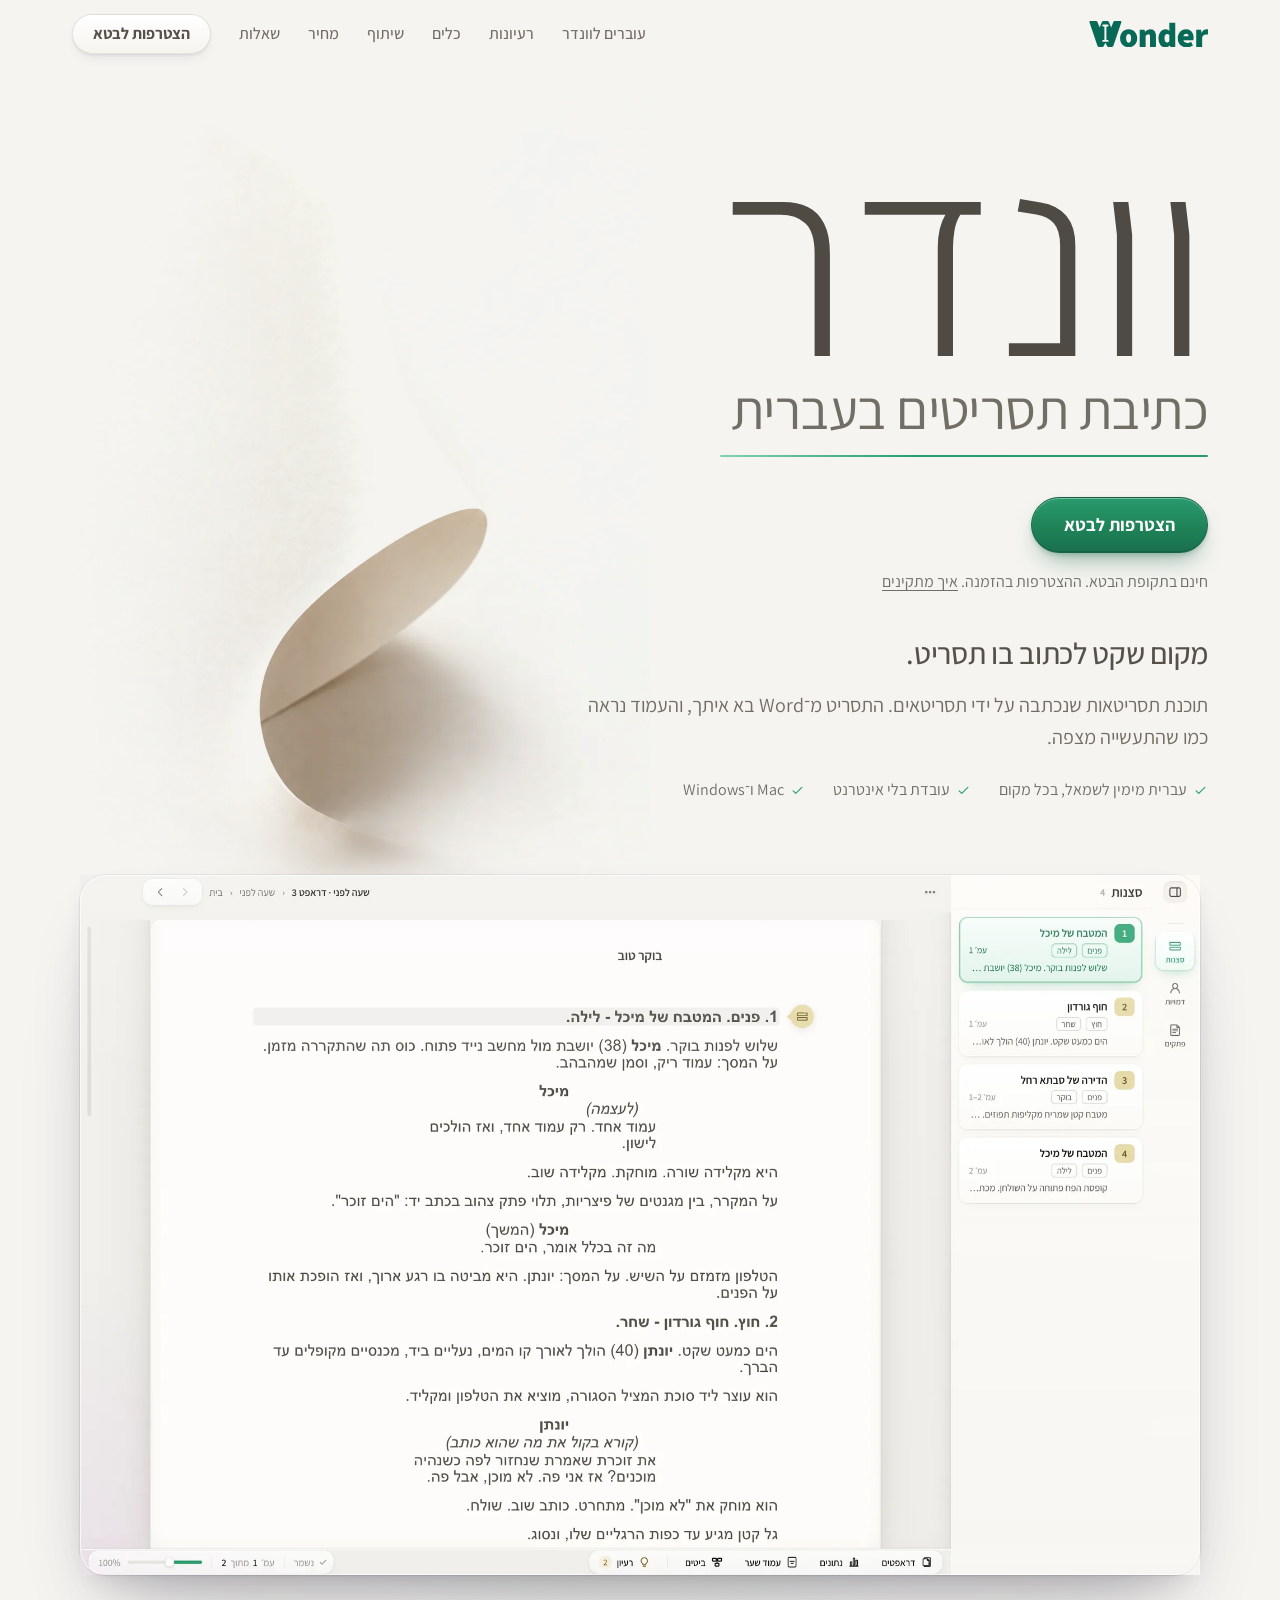
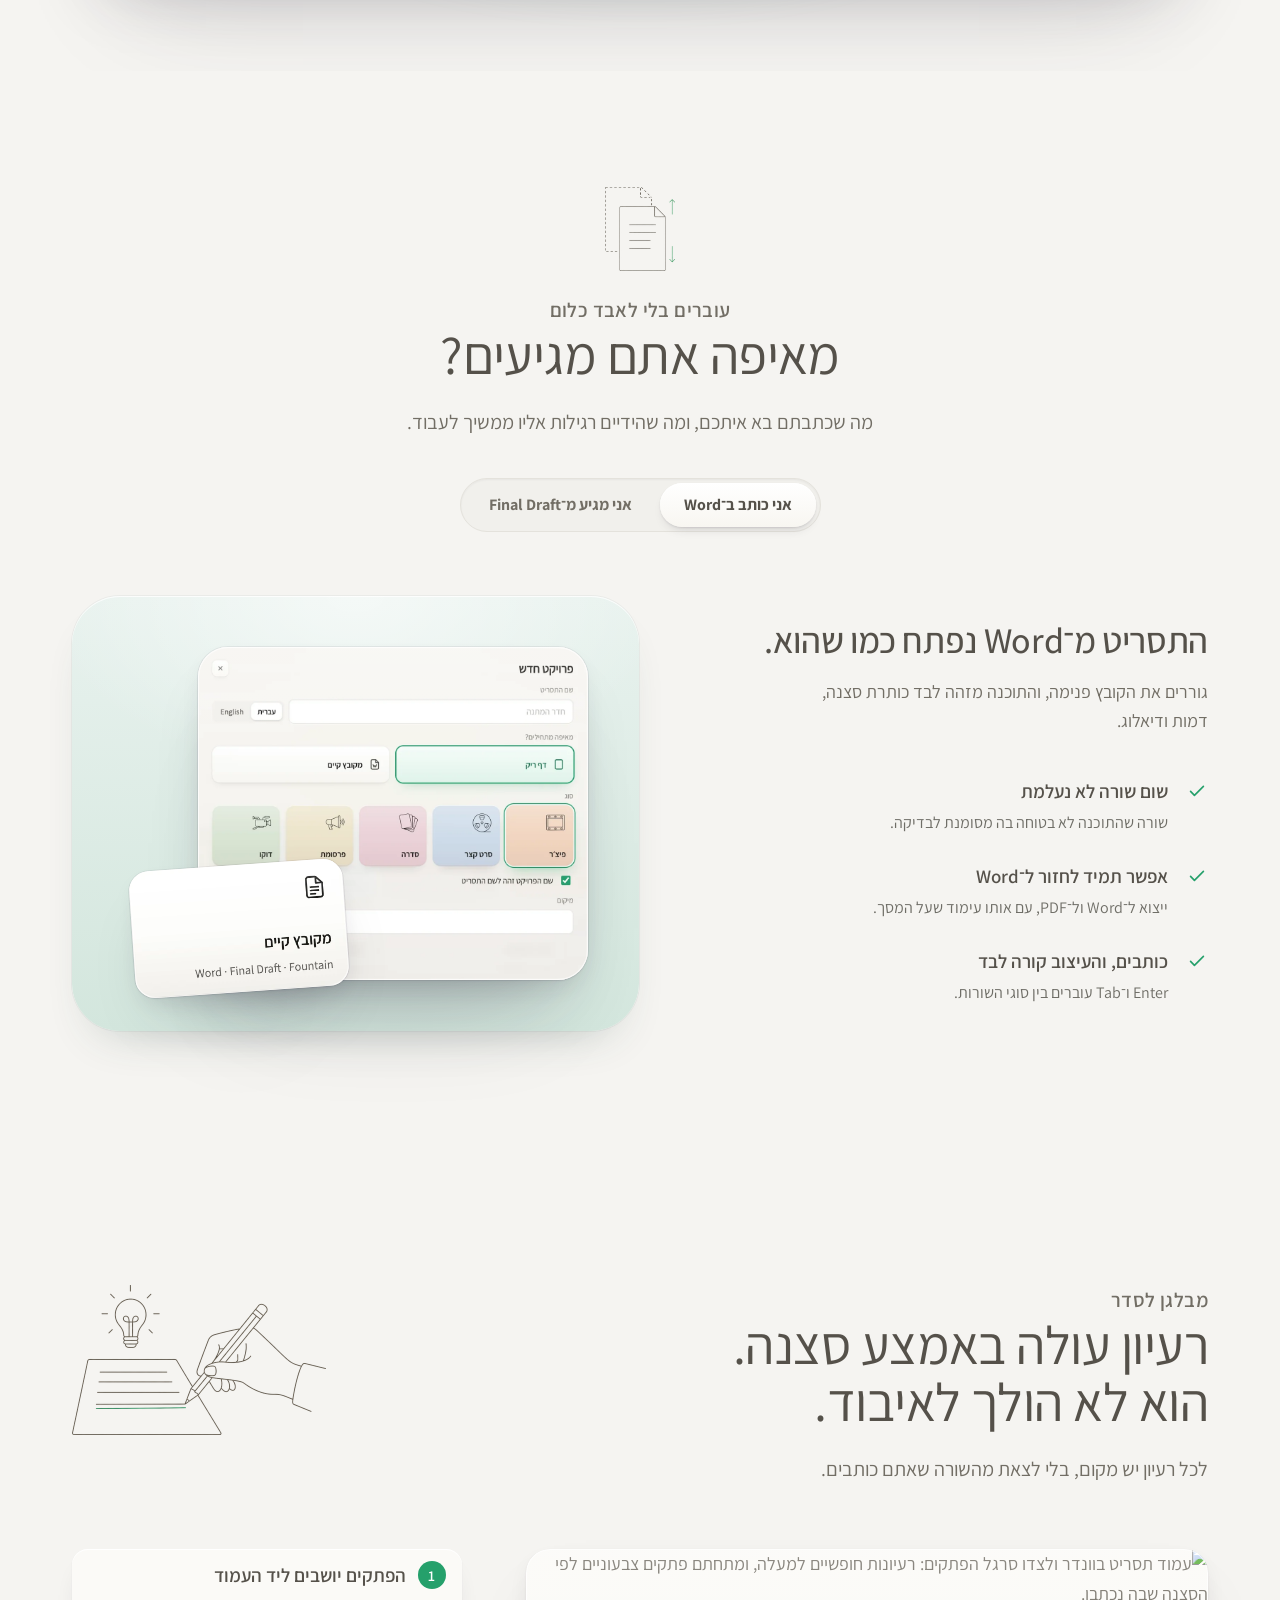
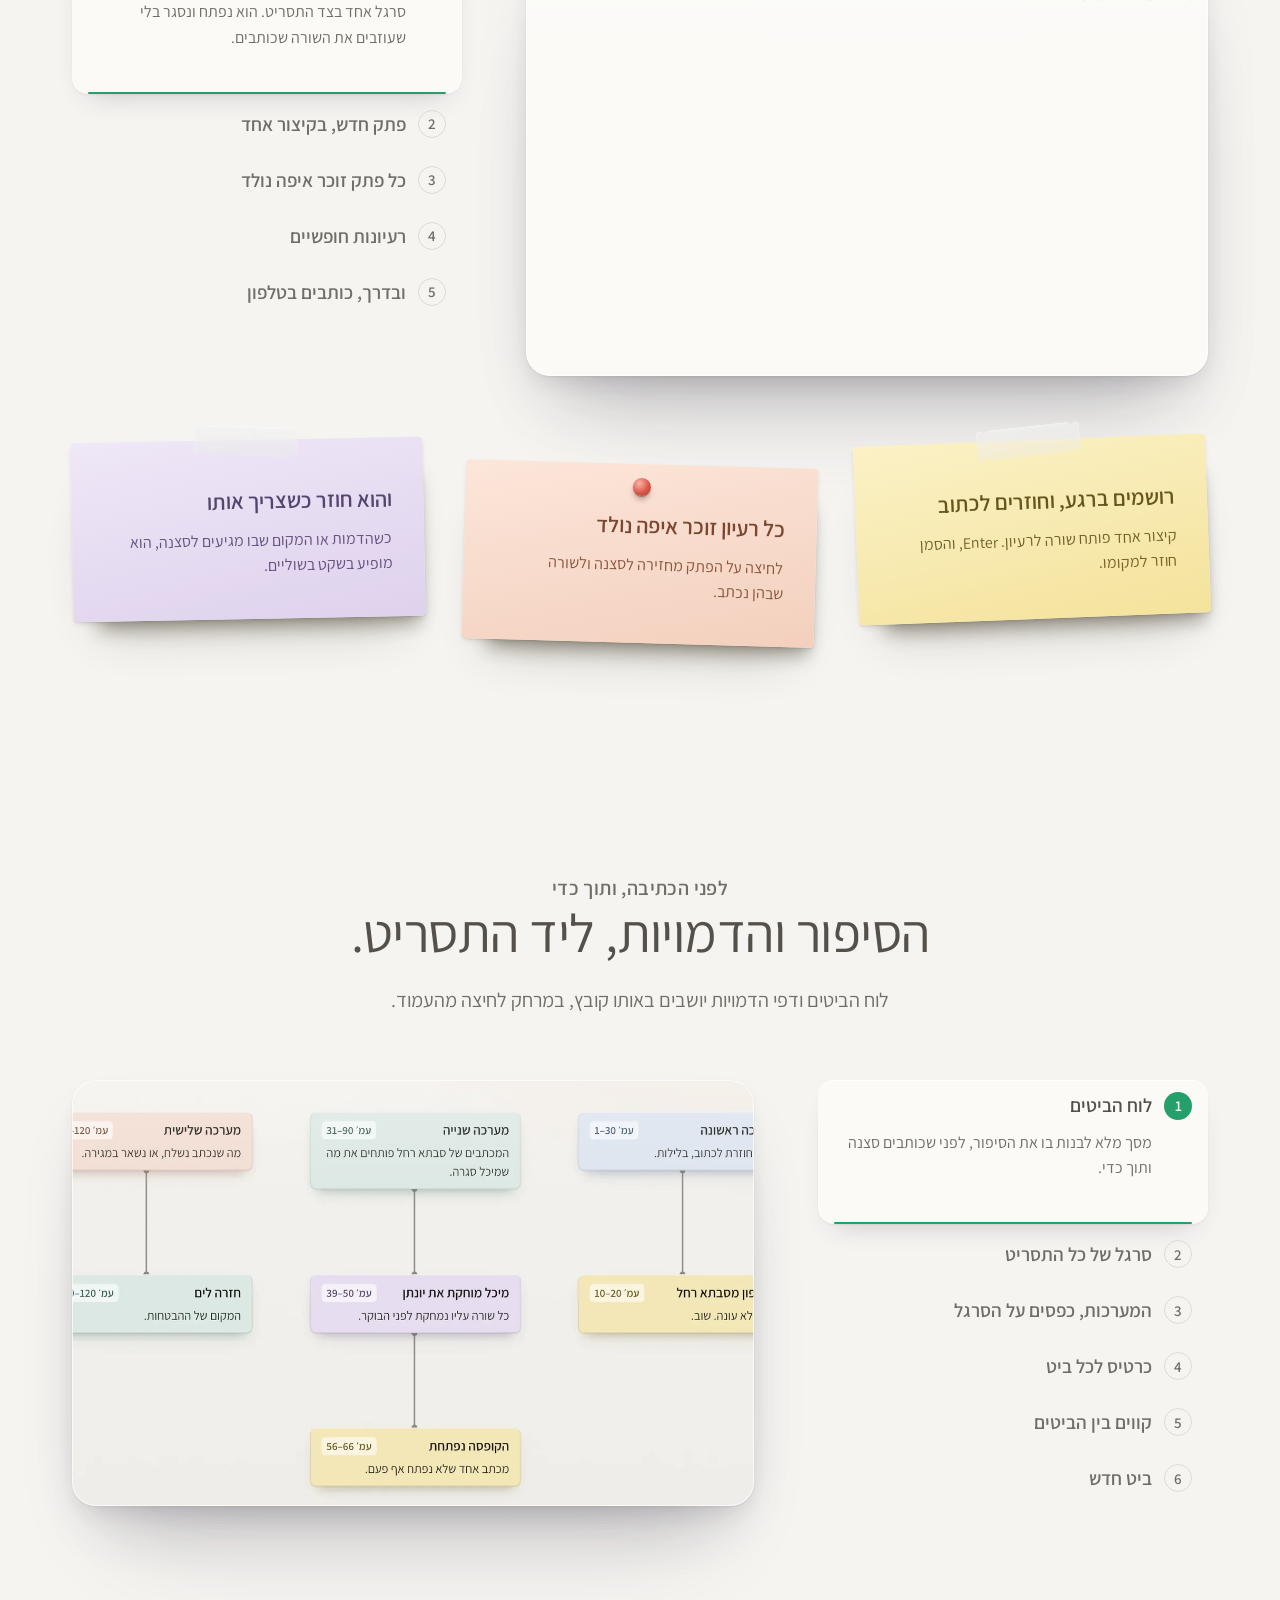
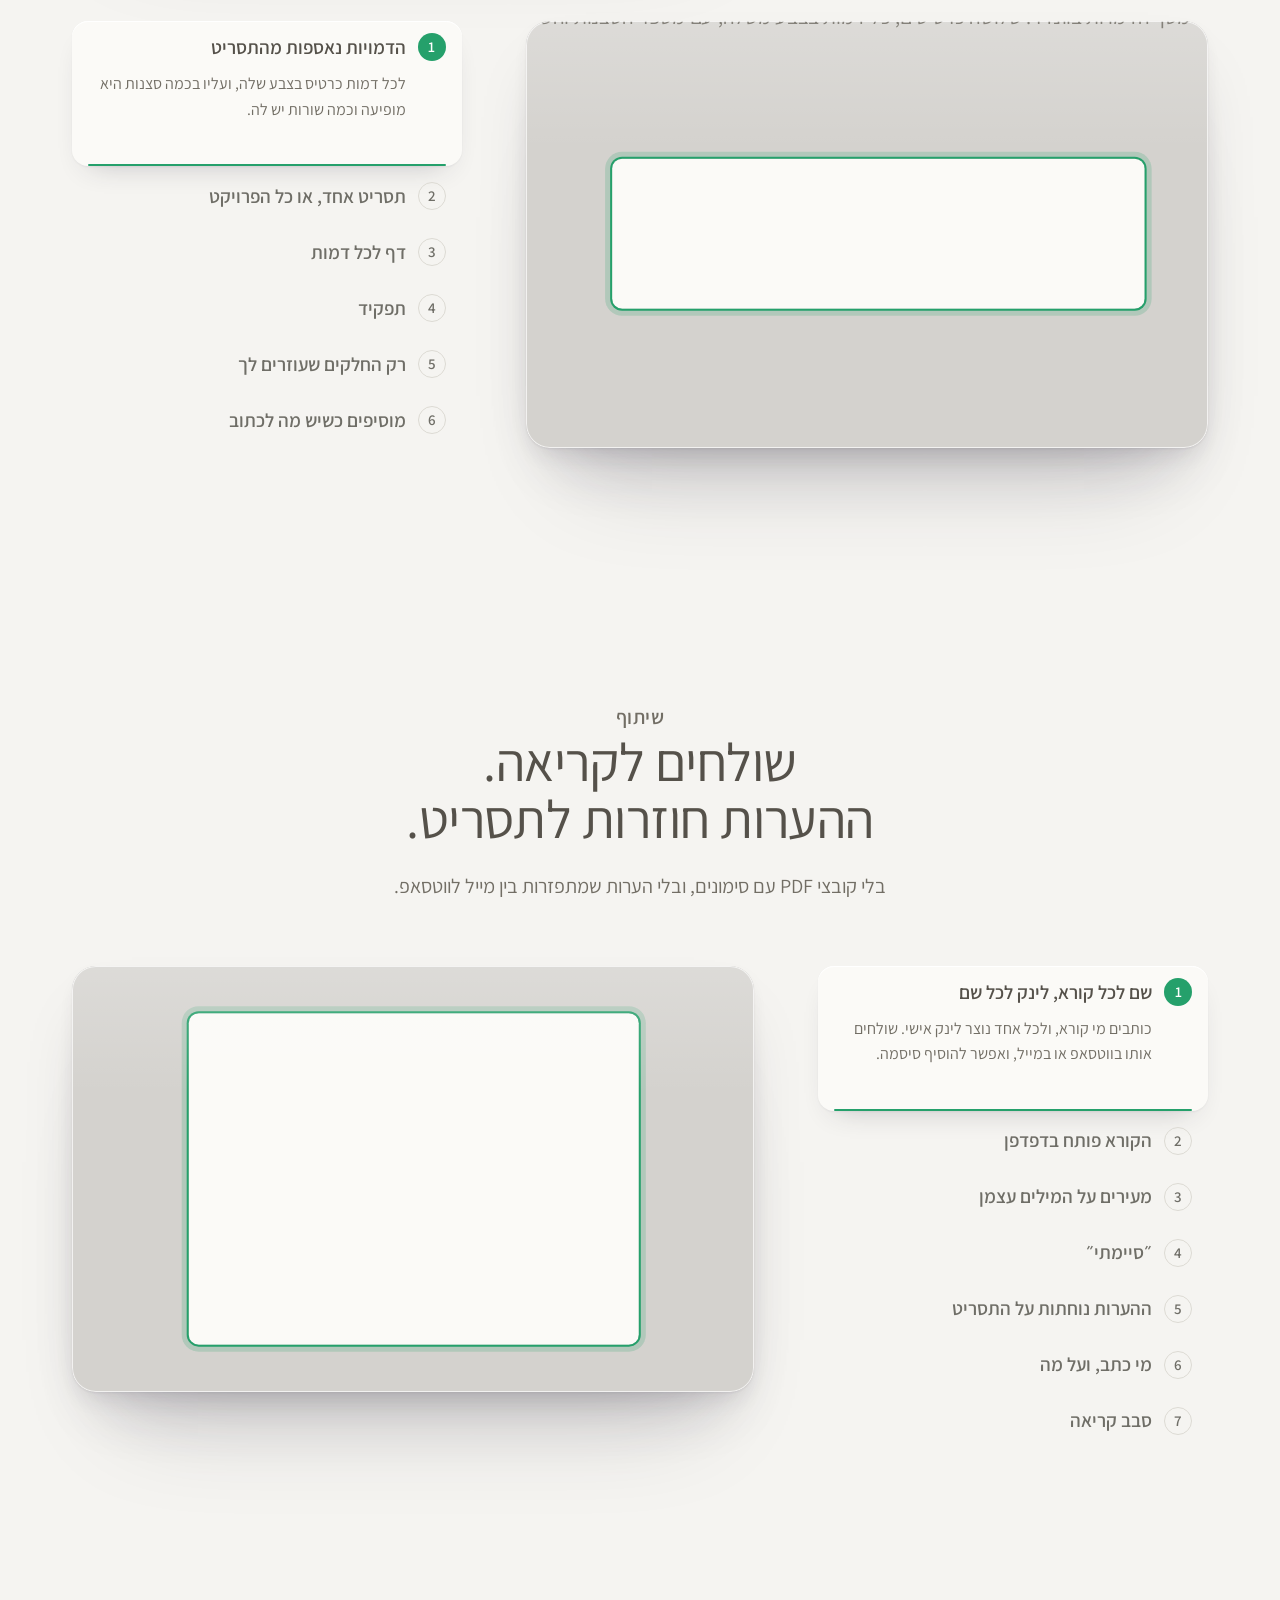
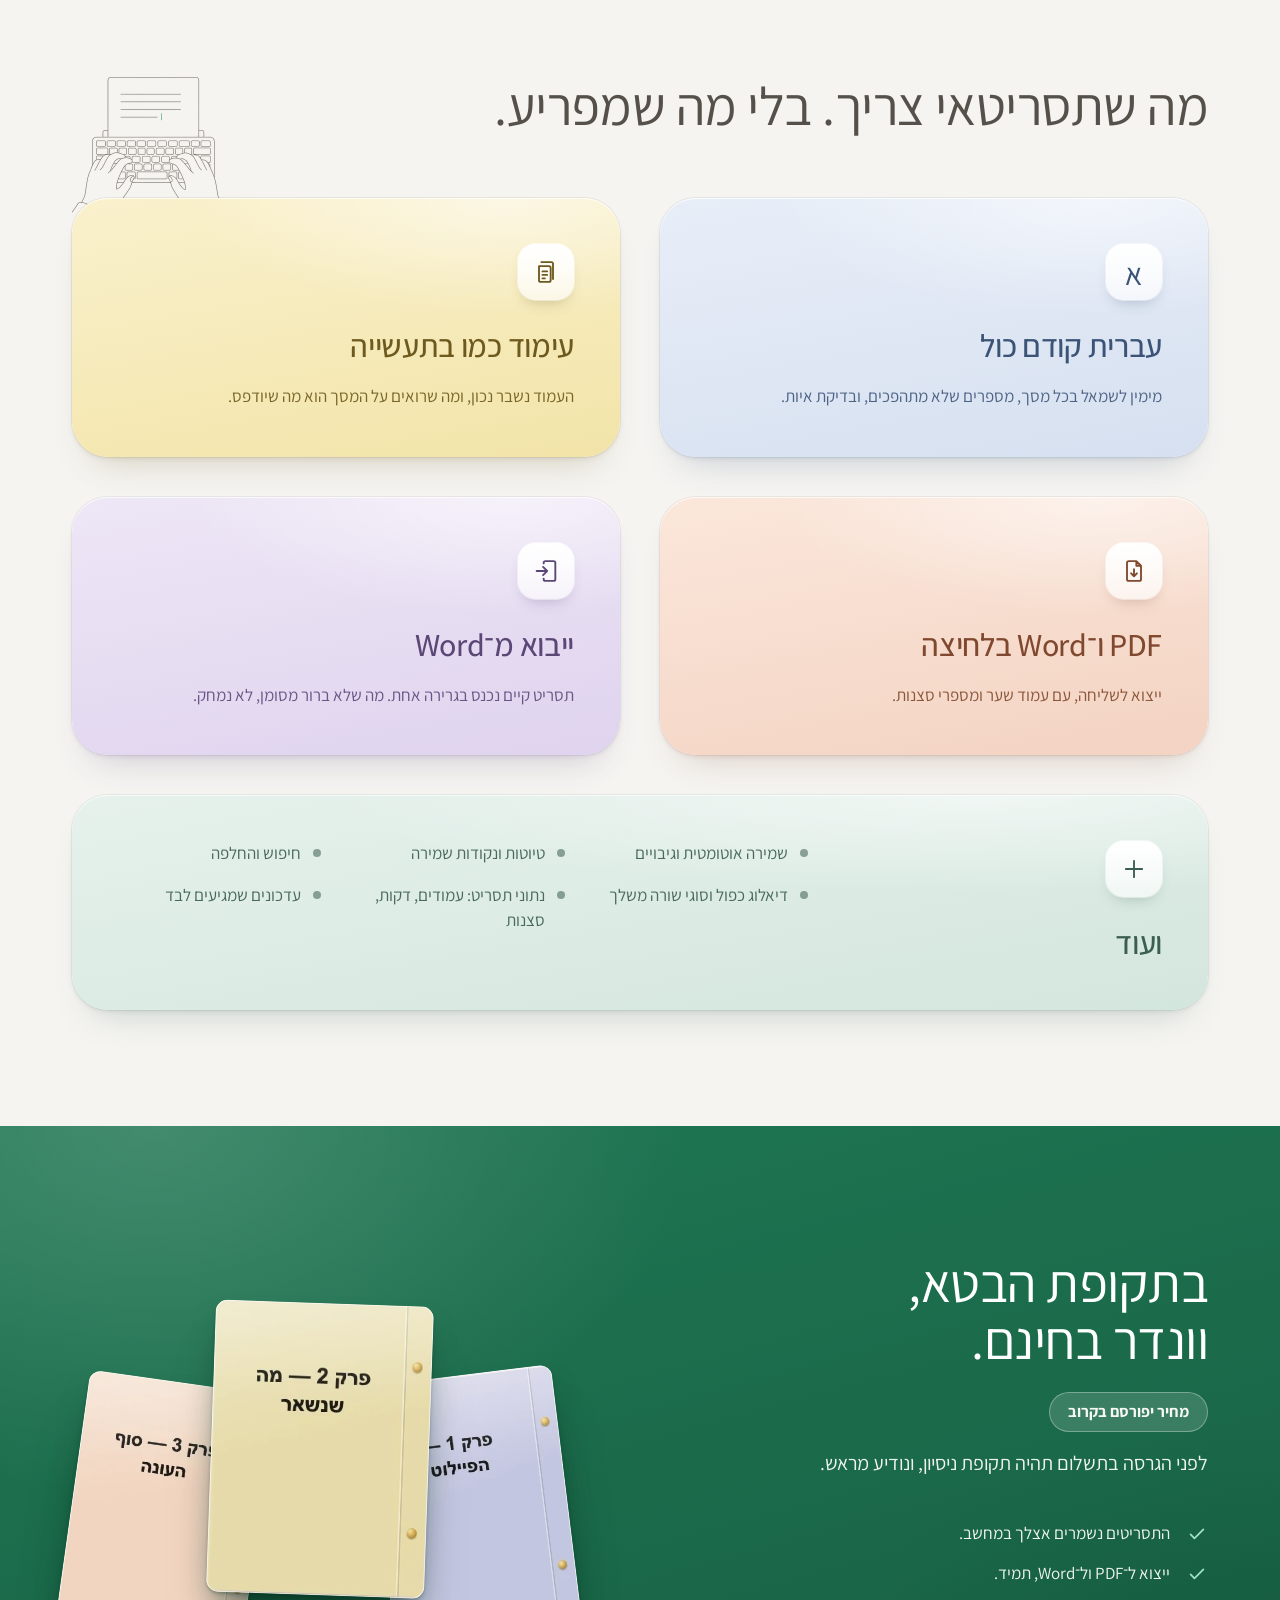
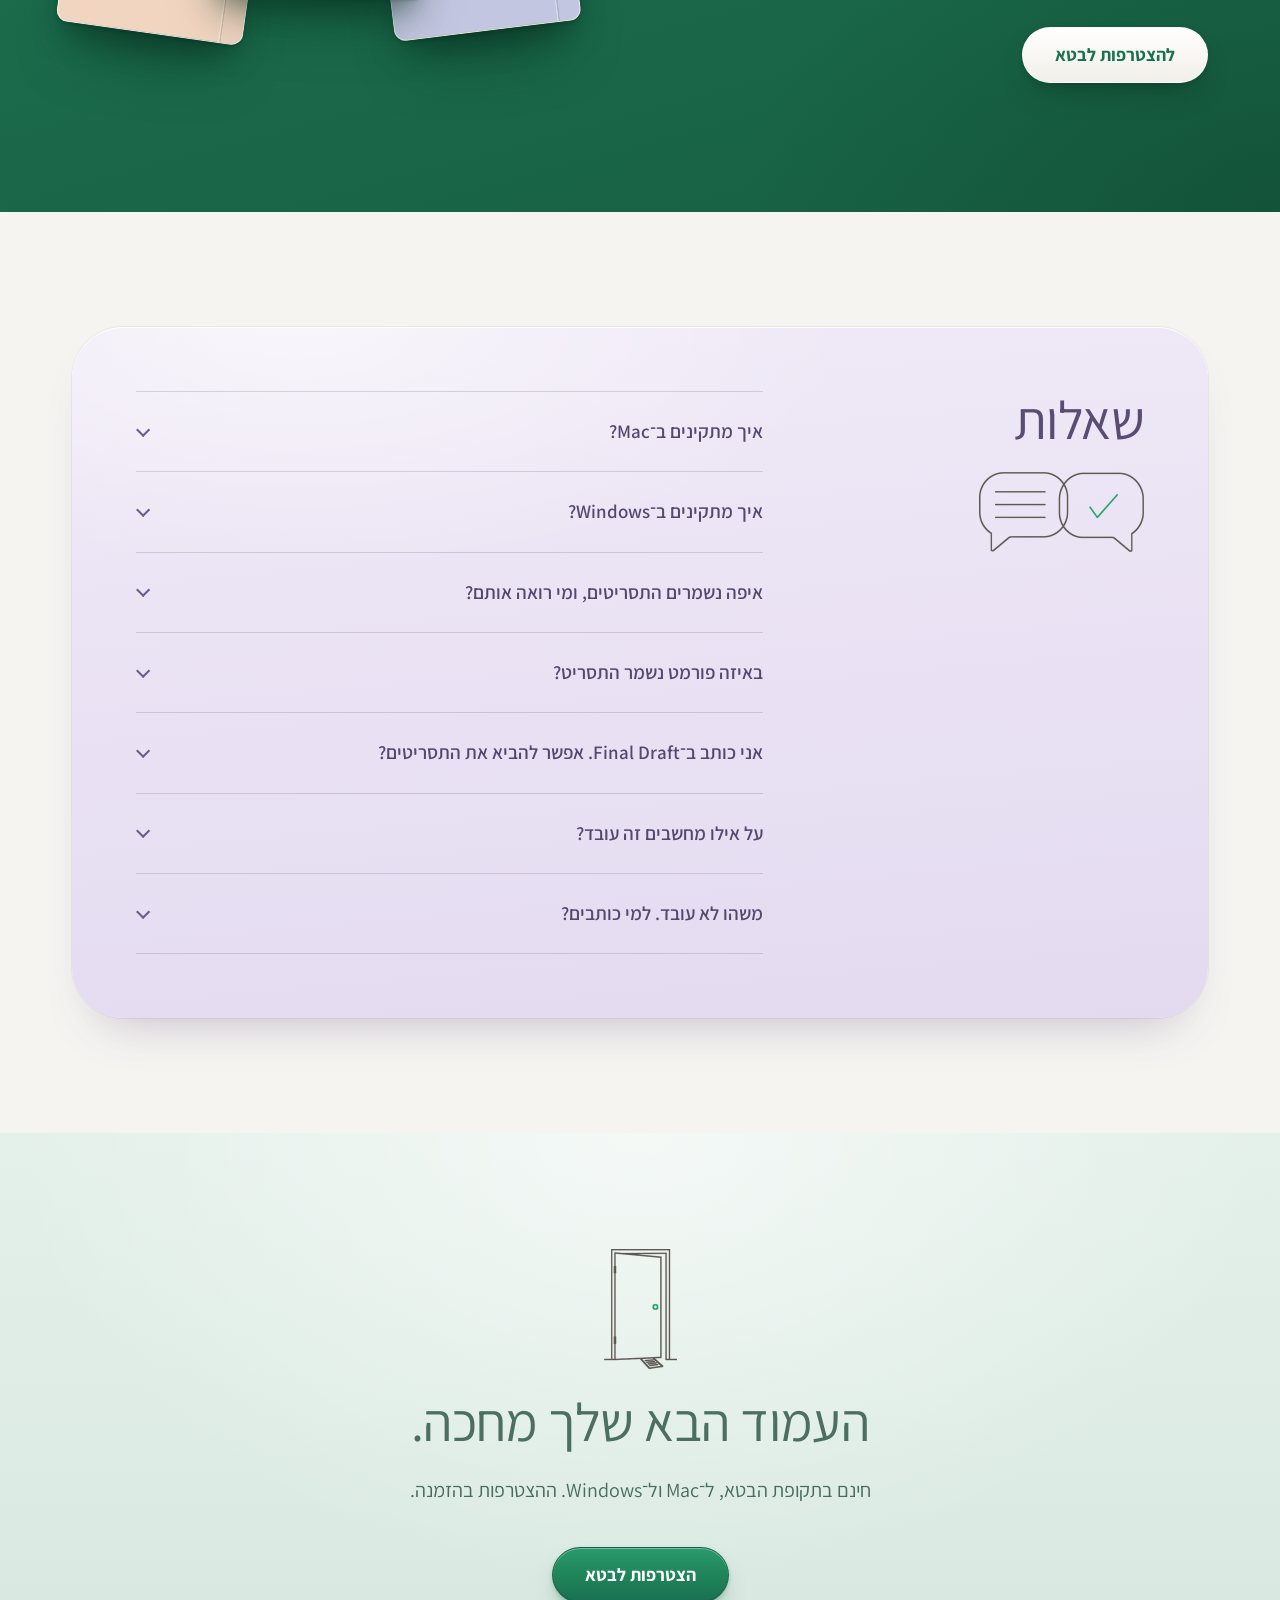
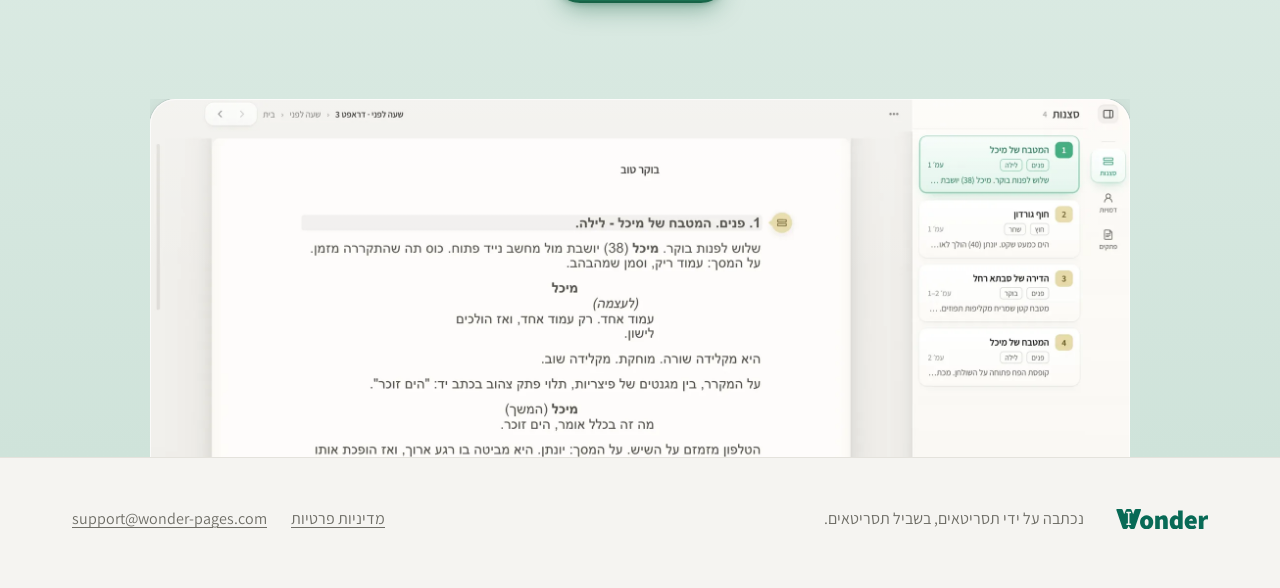
==== commit 991cf7f6: "Revert "Site: reader page in a tablet and a phone, ideas page in a phone" This reverts commit 08afc1" ====
--- a/index.html
+++ b/index.html
@@ -42,7 +42,8 @@
     <nav class="nav" aria-label="ניווט ראשי">
       <a href="#from">עוברים לוונדר</a>
       <a href="#ideas">רעיונות</a>
-      <a href="#features">מה יש בפנים</a>
+      <a href="#tools">כלים</a>
+      <a href="#share">שיתוף</a>
       <a href="#price">מחיר</a>
       <a href="#faq">שאלות</a>
     </nav>
@@ -81,7 +82,7 @@
         <figure class="float">
           <picture>
             <source media="(max-width: 640px)" srcset="assets/ui-page-menu.webp" type="image/webp">
-            <img src="assets/ui-editor.webp" width="2000" height="1250" alt="חלון וונדר: עמוד תסריט בעברית עם כותרות סצנה, דמויות ודיאלוג, ובצד רשימת הסצנות עם מספרי העמודים." fetchpriority="high">
+            <img src="assets/ui-editor.webp" width="2000" height="1250" alt="חלון וונדר: עמוד תסריט בעברית עם כותרות סצנה, דמויות ודיאלוג, ובצד כרטיסי הסצנות עם המקום, השעה ומספר העמוד." fetchpriority="high">
           </picture>
         </figure>
       </div>
@@ -115,10 +116,10 @@
         <div class="stage stage-mint">
           <div class="from-visual">
             <figure class="float dialog-card">
-              <img src="assets/ui-dialog.webp" width="1100" height="938" loading="lazy" alt="חלון ״פרויקט חדש״ בוונדר: שם התסריט, בחירה בין דף ריק למקובץ קיים, וסוג הפרויקט.">
+              <img src="assets/ui-dialog.webp" width="1100" height="1059" loading="lazy" alt="חלון ״פרויקט חדש״ בוונדר: שם התסריט, בחירה בין דף ריק למקובץ קיים, סוג הפרויקט ויעד העמודים.">
             </figure>
             <figure class="float tile-card">
-              <img src="assets/ui-tile.webp" width="407" height="242" loading="lazy" alt="אריח ״מקובץ קיים״ ובו הכיתוב Word, Final Draft, Fountain.">
+              <img src="assets/ui-tile.webp" width="412" height="238" loading="lazy" alt="אריח ״מקובץ קיים״ ובו הכיתוב Word, Final Draft, Fountain.">
             </figure>
           </div>
         </div>
@@ -136,7 +137,7 @@
         </div>
         <div class="stage stage-blue">
           <figure class="float menu-card">
-            <img src="assets/ui-page-menu.webp" width="1500" height="685" loading="lazy" alt="עמוד תסריט בעברית בוונדר, ולצדו תפריט סוגי השורות: כותרת סצנה, תיאור, שם דמות, הנחיה, דיאלוג ומעבר, כל אחד עם קיצור מקלדת.">
+            <img src="assets/ui-page-menu.webp" width="1500" height="585" loading="lazy" alt="עמוד תסריט בעברית בוונדר, ולצדו תפריט סוגי השורות: כותרת סצנה, תיאור, שם דמות, הנחיה, דיאלוג ומעבר, כל אחד עם קיצור מקלדת.">
           </figure>
         </div>
       </div>
@@ -152,9 +153,36 @@
         <h2 id="ideas-title"><span class="ph">רעיון עולה באמצע סצנה.</span> <span class="ph">הוא לא הולך לאיבוד.</span></h2>
         <p>לכל רעיון יש מקום, בלי לצאת מהשורה שאתם כותבים.</p>
       </div>
-      <figure class="float board-card">
-        <img src="assets/ui-board.webp" width="1500" height="809" loading="lazy" alt="לוח סצנות בוונדר: כרטיסים צבעוניים, כל אחד עם טווח עמודים ושורה אחת על הסצנה, מחוברים בקווים לפי סדר העלילה.">
-      </figure>
+      <div class="tour" data-tour>
+        <div class="float tour-frame">
+          <div class="tour-canvas">
+            <div class="tour-scene" data-scene="notes"><img src="assets/ui-notes.webp" width="2000" height="1250" loading="lazy" alt="עמוד תסריט בוונדר ולצדו סרגל הפתקים: רעיונות חופשיים למעלה, ומתחתם פתקים צבעוניים לפי הסצנה שבה נכתבו."></div>
+            <div class="tour-scene tour-scene-phone" data-scene="phone"><figure class="float phone"><img src="assets/ui-phone-idea.webp" width="640" height="1020" loading="lazy" alt="דף הרעיונות של וונדר בטלפון: פתק צהוב על כל המסך ובו רעיון אחד שנכתב בדרך."></figure></div>
+          </div>
+        </div>
+        <ol class="tour-steps" aria-label="סיור בסרגל הפתקים">
+          <li data-scene="notes">
+            <button type="button" class="tour-step">הפתקים יושבים ליד העמוד</button>
+            <div class="tour-body"><p>סרגל אחד בצד התסריט. הוא נפתח ונסגר בלי שעוזבים את השורה שכותבים.</p></div>
+          </li>
+          <li data-scene="notes" data-r="75.5,7.5,19.5,7.5">
+            <button type="button" class="tour-step">פתק חדש, בקיצור אחד</button>
+            <div class="tour-body"><p>קיצור מקלדת פותח שורה לרעיון. Enter, והסמן חוזר בדיוק למקום שבו עצרתם.</p></div>
+          </li>
+          <li data-scene="notes" data-r="75.5,45,19.5,34">
+            <button type="button" class="tour-step">כל פתק זוכר איפה נולד</button>
+            <div class="tour-body"><p>מעל הפתק כתובה הסצנה שלו, ובתחתיתו מספר הסצנה והעמוד. לחיצה עליו מחזירה לשם.</p></div>
+          </li>
+          <li data-scene="notes" data-r="75.5,16.5,19.5,27">
+            <button type="button" class="tour-step">רעיונות חופשיים</button>
+            <div class="tour-body"><p>רעיון שעוד לא שייך לשום סצנה מחכה למעלה, עד שתמצאו לו מקום.</p></div>
+          </li>
+          <li data-scene="phone" data-r="0,0,100,34">
+            <button type="button" class="tour-step">ובדרך, כותבים בטלפון</button>
+            <div class="tour-body"><p>דף אחד בטלפון, שכולו מקום לכתוב. מחברים פעם אחת בסריקת קוד, בלי חשבון ובלי חנות. הרעיון נשלח גם אם לא הייתה קליטה, ומחכה ברעיונות החופשיים.</p></div>
+          </li>
+        </ol>
+      </div>
       <ul class="notes">
         <li class="note note-yellow taped" style="--tilt:-2.2deg;--tape:-4deg">
           <h3><span class="ph">רושמים ברגע,</span> <span class="ph">וחוזרים לכתוב</span></h3>
@@ -169,6 +197,136 @@
           <p>כשהדמות או המקום שבו מגיעים לסצנה, הוא מופיע בשקט בשוליים.</p>
         </li>
       </ul>
+    </div>
+  </section>
+
+  <!-- ============ tools: beat board, characters ============ -->
+  <section id="tools" aria-labelledby="tools-title">
+    <div class="wrap">
+      <div class="sect-head center">
+        <p class="kicker">לפני הכתיבה, ותוך כדי</p>
+        <h2 id="tools-title"><span class="ph">הסיפור והדמויות,</span> <span class="ph">ליד התסריט.</span></h2>
+        <p>לוח הביטים ודפי הדמויות יושבים באותו קובץ, במרחק לחיצה מהעמוד.</p>
+      </div>
+
+      <div class="tour tour-flip" data-tour>
+        <div class="float tour-frame">
+          <div class="tour-canvas">
+            <div class="tour-scene" data-scene="board"><img src="assets/ui-board.webp" width="2000" height="1250" loading="lazy" alt="לוח הביטים בוונדר: למעלה סרגל של 120 עמודים עם שלוש מערכות, ומתחתיו כרטיסי ביטים צבעוניים מחוברים בקווים, כל אחד עם טווח עמודים."></div>
+          </div>
+        </div>
+        <ol class="tour-steps" aria-label="סיור בלוח הביטים">
+          <li data-scene="board">
+            <button type="button" class="tour-step">לוח הביטים</button>
+            <div class="tour-body"><p>מסך מלא לבנות בו את הסיפור, לפני שכותבים סצנה ותוך כדי.</p></div>
+          </li>
+          <li data-scene="board" data-r="50,5,50,6.5">
+            <button type="button" class="tour-step">סרגל של כל התסריט</button>
+            <div class="tour-body"><p>הסרגל מראה את האורך שתכננתם. לחיצה על ״יעד״ משנה אותו, והלוח כולו מתיישר.</p></div>
+          </li>
+          <li data-scene="board" data-r="38,10,62,8.5">
+            <button type="button" class="tour-step">המערכות, כפסים על הסרגל</button>
+            <div class="tour-body"><p>רואים כמה עמודים תופסת כל מערכה, ואיפה יושב כל ביט בתוכה.</p></div>
+          </li>
+          <li data-scene="board" data-r="55.5,29,19,11.5">
+            <button type="button" class="tour-step">כרטיס לכל ביט</button>
+            <div class="tour-body"><p>כותרת, שורה אחת על מה שקורה, וטווח העמודים שלו. הצבע אומר לאיזה קו הוא שייך.</p></div>
+          </li>
+          <li data-scene="board" data-r="55,28.5,20,53">
+            <button type="button" class="tour-step">קווים בין הביטים</button>
+            <div class="tour-body"><p>ביט שנולד מביט אחר מחובר אליו בקו, וכך רואים את השרשרת של הסיפור.</p></div>
+          </li>
+          <li data-scene="board" data-r="92.5,90.5,7,9">
+            <button type="button" class="tour-step">ביט חדש</button>
+            <div class="tour-body"><p>כפתור אחד מוסיף כרטיס. גוררים אותו למקום, והסרגל מתעדכן.</p></div>
+          </li>
+        </ol>
+      </div>
+
+      <div class="tour" data-tour>
+        <div class="float tour-frame">
+          <div class="tour-canvas">
+            <div class="tour-scene" data-scene="chars"><img src="assets/ui-chars.webp" width="2000" height="1250" loading="lazy" alt="מסך הדמויות בוונדר: שלושה כרטיסים, כל דמות בצבע משלה, עם מספר הסצנות והשורות שלה."></div>
+            <div class="tour-scene" data-scene="char"><img src="assets/ui-char.webp" width="2000" height="1250" loading="lazy" alt="דף דמות בוונדר: מיכל, דמות ראשית, עם משפט אחד עליה ומתחתיו גיל ועיסוק, מה היא רוצה, ממה היא מפחדת ואיך היא מדברת."></div>
+          </div>
+        </div>
+        <ol class="tour-steps" aria-label="סיור בדפי הדמויות">
+          <li data-scene="chars" data-r="25.5,32,66.5,30">
+            <button type="button" class="tour-step">הדמויות נאספות מהתסריט</button>
+            <div class="tour-body"><p>לכל דמות כרטיס בצבע שלה, ועליו בכמה סצנות היא מופיעה וכמה שורות יש לה.</p></div>
+          </li>
+          <li data-scene="chars" data-r="60,18,31,5.5">
+            <button type="button" class="tour-step">תסריט אחד, או כל הפרויקט</button>
+            <div class="tour-body"><p>בסדרה, אותן דמויות מלוות את כל הפרקים. בוחרים מה רואים.</p></div>
+          </li>
+          <li data-scene="char" data-r="46,22,27.5,21">
+            <button type="button" class="tour-step">דף לכל דמות</button>
+            <div class="tour-body"><p>הוא מתחיל מהבסיס: דיוקן, שם ומשפט אחד שאומר מי היא.</p></div>
+          </li>
+          <li data-scene="char" data-r="35,29.5,29,6">
+            <button type="button" class="tour-step">תפקיד</button>
+            <div class="tour-body"><p>ראשי, משני, אנטגוניסט. התפקיד קובע איפה הדמות עומדת ברשימה.</p></div>
+          </li>
+          <li data-scene="char" data-r="38.5,45.5,34.5,40">
+            <button type="button" class="tour-step">רק החלקים שעוזרים לך</button>
+            <div class="tour-body"><p>רצון, פחד, קול. כל חלק הוא כמה שורות חופשיות, ואפשר לשנות לו את השם.</p></div>
+          </li>
+          <li data-scene="char" data-r="39,86.5,34.5,8.5">
+            <button type="button" class="tour-step">מוסיפים כשיש מה לכתוב</button>
+            <div class="tour-body"><p>מראה, פצע, מסע, קשרים. חלק שלא צריך פשוט לא נמצא על הדף.</p></div>
+          </li>
+        </ol>
+      </div>
+    </div>
+  </section>
+
+  <!-- ============ share: a reading link, notes come back ============ -->
+  <section id="share" aria-labelledby="share-title">
+    <div class="wrap">
+      <div class="sect-head center">
+        <p class="kicker">שיתוף</p>
+        <h2 id="share-title"><span class="ph">שולחים לקריאה.</span> <span class="ph">ההערות חוזרות לתסריט.</span></h2>
+        <p>בלי קובצי PDF עם סימונים, ובלי הערות שמתפזרות בין מייל לווטסאפ.</p>
+      </div>
+      <div class="tour tour-flip" data-tour>
+        <div class="float tour-frame">
+          <div class="tour-canvas">
+            <div class="tour-scene" data-scene="send"><img src="assets/ui-share.webp" width="2000" height="1250" loading="lazy" alt="חלון ״שליחה לקריאה״ בוונדר: שדה לשם הקורא, כוכב ״חשוב״, הוספת שם, הוספת סיסמה וכפתור ״צור לינקים״."></div>
+            <div class="tour-scene tour-scene-phone" data-scene="reader"><figure class="float phone"><img src="assets/ui-phone-reader.webp" width="640" height="1020" loading="lazy" alt="דף הקריאה בטלפון: ״שלום דנה״, התסריט בעמודים, וכפתורים ״ההערות שלי״ ו״סיימתי״."></figure></div>
+            <div class="tour-scene" data-scene="notes"><img src="assets/ui-readers.webp" width="2000" height="1250" loading="lazy" alt="עמוד תסריט בוונדר ולצדו סרגל ״הערות קוראים״: שלוש הערות של קוראת בשם דנה, כל אחת מחוברת לשורה שעליה נכתבה."></div>
+          </div>
+        </div>
+        <ol class="tour-steps" aria-label="סיור בשליחה לקריאה">
+          <li data-scene="send" data-r="29.7,26,40.6,48">
+            <button type="button" class="tour-step">שם לכל קורא, לינק לכל שם</button>
+            <div class="tour-body"><p>כותבים מי קורא, ולכל אחד נוצר לינק אישי. שולחים אותו בווטסאפ או במייל, ואפשר להוסיף סיסמה.</p></div>
+          </li>
+          <li data-scene="reader">
+            <button type="button" class="tour-step">הקורא פותח בדפדפן</button>
+            <div class="tour-body"><p>גם בטלפון, בלי להתקין כלום ובלי להירשם. התסריט מוצג בעמודים, כמו על נייר.</p></div>
+          </li>
+          <li data-scene="reader" data-r="2,13.5,96,10">
+            <button type="button" class="tour-step">מעירים על המילים עצמן</button>
+            <div class="tour-body"><p>מסמנים מילים או לוחצים על שורה, וכותבים. ההערה נשארת צמודה למקום.</p></div>
+          </li>
+          <li data-scene="reader" data-r="3,1,44,7.5">
+            <button type="button" class="tour-step">״סיימתי״</button>
+            <div class="tour-body"><p>רק כשהקורא לוחץ, ההערות נשלחות אליך, כולן יחד.</p></div>
+          </li>
+          <li data-scene="notes" data-r="5,45,48,13.5">
+            <button type="button" class="tour-step">ההערות נוחתות על התסריט</button>
+            <div class="tour-body"><p>כל הערה מסומנת על השורה שלה, בדיוק על המילים שהקורא סימן.</p></div>
+          </li>
+          <li data-scene="notes" data-r="75.5,34.5,19.5,20">
+            <button type="button" class="tour-step">מי כתב, ועל מה</button>
+            <div class="tour-body"><p>בסרגל: שם הקורא, המילים שסומנו, וההערה. ״טופל״ מוריד אותה מהדרך.</p></div>
+          </li>
+          <li data-scene="notes" data-r="75,0.5,21,5.5">
+            <button type="button" class="tour-step">סבב קריאה</button>
+            <div class="tour-body"><p>מי פתח ומי סיים, ביטול לינק, עוד קורא. התסריט מוצפן לפני שהוא יוצא מהמחשב, והלינקים נסגרים עם הסבב או אחרי 60 יום.</p></div>
+          </li>
+        </ol>
+      </div>
     </div>
   </section>
 
@@ -209,7 +367,7 @@
             <li>שמירה אוטומטית וגיבויים</li>
             <li>טיוטות ונקודות שמירה</li>
             <li>חיפוש והחלפה</li>
-            <li>דמויות ומקומות מתוך התסריט</li>
+            <li>דיאלוג כפול וסוגי שורה משלך</li>
             <li>נתוני תסריט: עמודים, דקות, סצנות</li>
             <li>עדכונים שמגיעים לבד</li>
           </ul>
@@ -364,16 +522,77 @@
   });
   select(tabs[0]);
 
+  var calm = window.matchMedia && window.matchMedia('(prefers-reduced-motion: reduce)').matches;
+
+  // Tours: the picture explains itself. Each step fades to its screen, moves in on one element,
+  // rings it and says what it does; steps advance by themselves while the tour is on screen, and a
+  // click takes over. Without JS the first screen shows and every step's text is readable.
+  [].slice.call(document.querySelectorAll('[data-tour]')).forEach(function (tour) {
+    var canvas = tour.querySelector('.tour-canvas');
+    var frame = tour.querySelector('.tour-frame');
+    var scenes = [].slice.call(tour.querySelectorAll('.tour-scene'));
+    var steps = [].slice.call(tour.querySelectorAll('.tour-steps > li'));
+    var rings = [], cur = -1, timer = 0, auto = !calm, seen = false;
+    var dots = document.createElement('div'); dots.className = 'tour-dots';
+    tour.classList.add('live');
+    function sceneOf(li) { return scenes.filter(function (sc) { return sc.dataset.scene === li.dataset.scene; })[0]; }
+    function rect(li) {
+      // The element's box as fractions of the canvas, from layout offsets (transforms don't count).
+      var r = (li.dataset.r || '').split(',').map(Number); if (r.length !== 4) return null;
+      var sc = sceneOf(li), t = sc.querySelector('img'), x = 0, y = 0, w = t.offsetWidth, h = t.offsetHeight, W = canvas.offsetWidth, H = canvas.offsetHeight;
+      for (var el = t; el && el !== canvas; el = el.offsetParent) { x += el.offsetLeft; y += el.offsetTop; }
+      return { x: (x + w * r[0] / 100) / W, y: (y + h * r[1] / 100) / H, w: w * r[2] / 100 / W, h: h * r[3] / 100 / H };
+    }
+    function select(i) {
+      cur = i;
+      var li = steps[i], sc = sceneOf(li), b = rect(li), s = 1, tx = 0, ty = 0;
+      if (b) {
+        s = Math.max(1, Math.min(.78 / b.w, .78 / b.h, 2.3));
+        tx = Math.min(0, Math.max(1 - s, .5 - (b.x + b.w / 2) * s));
+        ty = Math.min(0, Math.max(1 - s, .5 - (b.y + b.h / 2) * s));
+        if (!rings[i]) {
+          rings[i] = document.createElement('span'); rings[i].className = 'tour-ring';
+          rings[i].style.cssText = 'left:' + b.x * 100 + '%;top:' + b.y * 100 + '%;width:' + b.w * 100 + '%;height:' + b.h * 100 + '%';
+          canvas.appendChild(rings[i]);
+        }
+      }
+      canvas.style.setProperty('--s', s);
+      canvas.style.setProperty('--tx', tx * 100 + '%');
+      canvas.style.setProperty('--ty', ty * 100 + '%');
+      scenes.forEach(function (x) { x.classList.toggle('on', x === sc); });
+      rings.forEach(function (r, k) { if (r) r.classList.toggle('on', k === i); });
+      steps.forEach(function (x, k) {
+        x.classList.toggle('on', k === i);
+        x.querySelector('.tour-step').setAttribute('aria-expanded', k === i ? 'true' : 'false');
+        dots.children[k].setAttribute('aria-current', k === i ? 'true' : 'false');
+      });
+    }
+    function tick() { clearTimeout(timer); if (auto && seen) timer = setTimeout(function () { select((cur + 1) % steps.length); tick(); }, 5200); }
+    function take(i) { auto = false; tour.classList.remove('auto'); clearTimeout(timer); select(i); }
+    steps.forEach(function (li, i) {
+      li.querySelector('.tour-step').addEventListener('click', function () { take(i); });
+      var d = document.createElement('button'); d.type = 'button'; d.textContent = i + 1;
+      d.setAttribute('aria-label', li.querySelector('.tour-step').textContent);
+      d.addEventListener('click', function () { take(i); });
+      dots.appendChild(d);
+    });
+    tour.insertBefore(dots, tour.querySelector('.tour-steps'));
+    if (auto) tour.classList.add('auto');
+    select(0);
+    if ('IntersectionObserver' in window) {
+      new IntersectionObserver(function (es) { seen = es[0].isIntersecting; tick(); }, { threshold: .5 }).observe(frame);
+    }
+  });
+
   // Light entrances: things settle into place as they scroll into view. Without JS, or with
   // reduced motion, nothing is hidden and nothing moves.
-  var calm = window.matchMedia && window.matchMedia('(prefers-reduced-motion: reduce)').matches;
   if (!calm && 'IntersectionObserver' in window) {
     var groups = [
       '.hero-home .copy > *, .hero-home .titleblock > *',
       '.hero-shot',
       '.sect-head, .switch',
       '.from > *',
-      '.board-card',
+      '.board-card', '.tour',
       '.note',
       '.tile',
       '.price-grid > *',
--- a/assets/site.css
+++ b/assets/site.css
@@ -348,6 +348,90 @@
 }
 .menu-card { --fr: clamp(14px, 2vw, 24px); }
 
+/* ---------- tours: the picture explains itself, one element at a time ---------- */
+.tour { display: grid; gap: var(--s4); margin-top: var(--s5); align-items: start; }
+.tour + .tour { margin-top: var(--section); }
+@media (min-width: 900px) {
+  .tour { grid-template-columns: 1.75fr 1fr; gap: var(--s5); }
+  .tour-flip { grid-template-columns: 1fr 1.75fr; }
+  .tour-flip .tour-frame { order: 2; }
+}
+.tour-frame { --fr: clamp(14px, 2vw, 24px); overflow: hidden; aspect-ratio: 16 / 10; isolation: isolate; }
+.tour-canvas {
+  position: absolute; inset: 0; transform-origin: 0 0;
+  transform: translate(var(--tx, 0), var(--ty, 0)) scale(var(--s, 1));
+}
+.tour-scene { position: absolute; inset: 0; opacity: 0; }
+.tour-scene:first-child, .tour.live .tour-scene.on { opacity: 1; }
+.tour.live .tour-scene:not(.on) { opacity: 0; }
+.tour-scene > img { width: 100%; height: 100%; object-fit: cover; border-radius: 0; }
+.tour-scene-phone { display: flex; align-items: center; justify-content: center; background: radial-gradient(90% 70% at 50% 0%, #F7F3EC, #E9E2D6); }
+.phone { --fr: clamp(22px, 3vw, 34px); padding: 7px; background: linear-gradient(180deg, #FFFFFF, #F1EFEA); }
+.phone img { display: block; border-radius: calc(var(--fr) - 7px); }
+.tour-scene-phone .phone { height: 88%; aspect-ratio: 654 / 1034; flex: none; }
+.tour-scene-phone .phone img { width: 100%; height: 100%; object-fit: cover; object-position: top; }
+.tour-ring {
+  position: absolute; pointer-events: none; opacity: 0;
+  border-radius: calc(10px / var(--s, 1));
+  box-shadow:
+    0 0 0 calc(2px / var(--s, 1)) var(--accent),
+    0 0 0 calc(7px / var(--s, 1)) rgba(37, 160, 107, .20),
+    0 0 0 200vmax rgba(58, 52, 42, .20);
+}
+.tour-ring.on { opacity: 1; }
+
+.tour-steps { list-style: none; margin: 0; padding: 0; display: grid; gap: 4px; counter-reset: tour; }
+.tour-steps li { position: relative; padding: 2px 16px; border-radius: 16px; }
+.tour-step {
+  appearance: none; border: 0; background: none; cursor: default; width: 100%;
+  display: flex; align-items: center; gap: 12px; padding: 10px 0; text-align: start;
+  color: var(--ink-head); font: 600 19px/1.3 var(--ui-font);
+}
+.tour-step::before {
+  counter-increment: tour; content: counter(tour); flex: none;
+  width: 28px; height: 28px; border-radius: 50%; display: grid; place-items: center;
+  border: 1px solid var(--line-strong); color: var(--ink-faint); font-size: 15px; font-weight: 600;
+}
+.tour-body p { margin: 0; padding: 0 40px 14px 0; color: var(--ink); font-size: 16px; line-height: 1.6; text-wrap: pretty; }
+.tour-dots { display: none; }
+
+.tour.live .tour-step { cursor: pointer; color: var(--ink-faint); }
+.tour.live .tour-step:hover { color: var(--ink-head); }
+.tour.live .tour-body { display: grid; grid-template-rows: 0fr; }
+.tour.live .tour-body p { overflow: hidden; padding-bottom: 0; }
+.tour.live li.on { background: var(--surface); box-shadow: 0 1px 0 #fff inset, 0 1px 2px rgba(48, 44, 60, .06), 0 14px 28px -18px rgba(48, 44, 60, .30); }
+.tour.live li.on .tour-step { color: var(--ink-head); }
+.tour.live li.on .tour-step::before { background: var(--accent); border-color: transparent; color: #fff; }
+.tour.live li.on .tour-body { grid-template-rows: 1fr; }
+.tour.live li.on .tour-body p { padding-bottom: 16px; min-height: calc(3 * 1.6em + 16px); }
+.tour.live li.on::after {
+  content: ""; position: absolute; inset-inline: 16px; bottom: 0; height: 2px; border-radius: 2px;
+  background: var(--accent); transform: scaleX(0); transform-origin: 100% 50%;
+}
+.tour.auto li.on::after { animation: tourbar 5.2s linear forwards; }
+@keyframes tourbar { to { transform: scaleX(1); } }
+
+/* phone width: the picture, numbered dots, and only the step being shown */
+@media (max-width: 899px) {
+  .tour.live .tour-dots { display: flex; justify-content: center; gap: 8px; }
+  .tour-dots button {
+    appearance: none; cursor: pointer; width: 44px; height: 44px; border-radius: 50%;
+    border: 1px solid var(--line-strong); background: var(--surface); color: var(--ink-faint);
+    font: 600 16px/1 var(--ui-font);
+  }
+  .tour-dots button[aria-current="true"] { background: var(--accent); border-color: transparent; color: #fff; }
+  .tour.live .tour-steps li:not(.on) { display: none; }
+  .tour.live li.on .tour-step::before { display: none; }
+  .tour.live li.on .tour-body p { padding-inline-start: 0; min-height: calc(4 * 1.6em + 16px); }
+}
+@media (prefers-reduced-motion: no-preference) {
+  .tour-canvas { transition: transform .95s cubic-bezier(.3, .7, .2, 1); }
+  .tour-scene { transition: opacity .55s ease; }
+  .tour-ring { transition: opacity .3s ease; }
+  .tour-ring.on { transition: opacity .5s ease .5s; }
+  .tour.live .tour-body { transition: grid-template-rows .45s ease; }
+}
+
 /* ---------- ideas ---------- */
 .ideas-head { max-width: 40em; }
 .board-card { --fr: clamp(14px, 2vw, 26px); width: min(100%, 980px); margin: var(--s5) auto 0; }
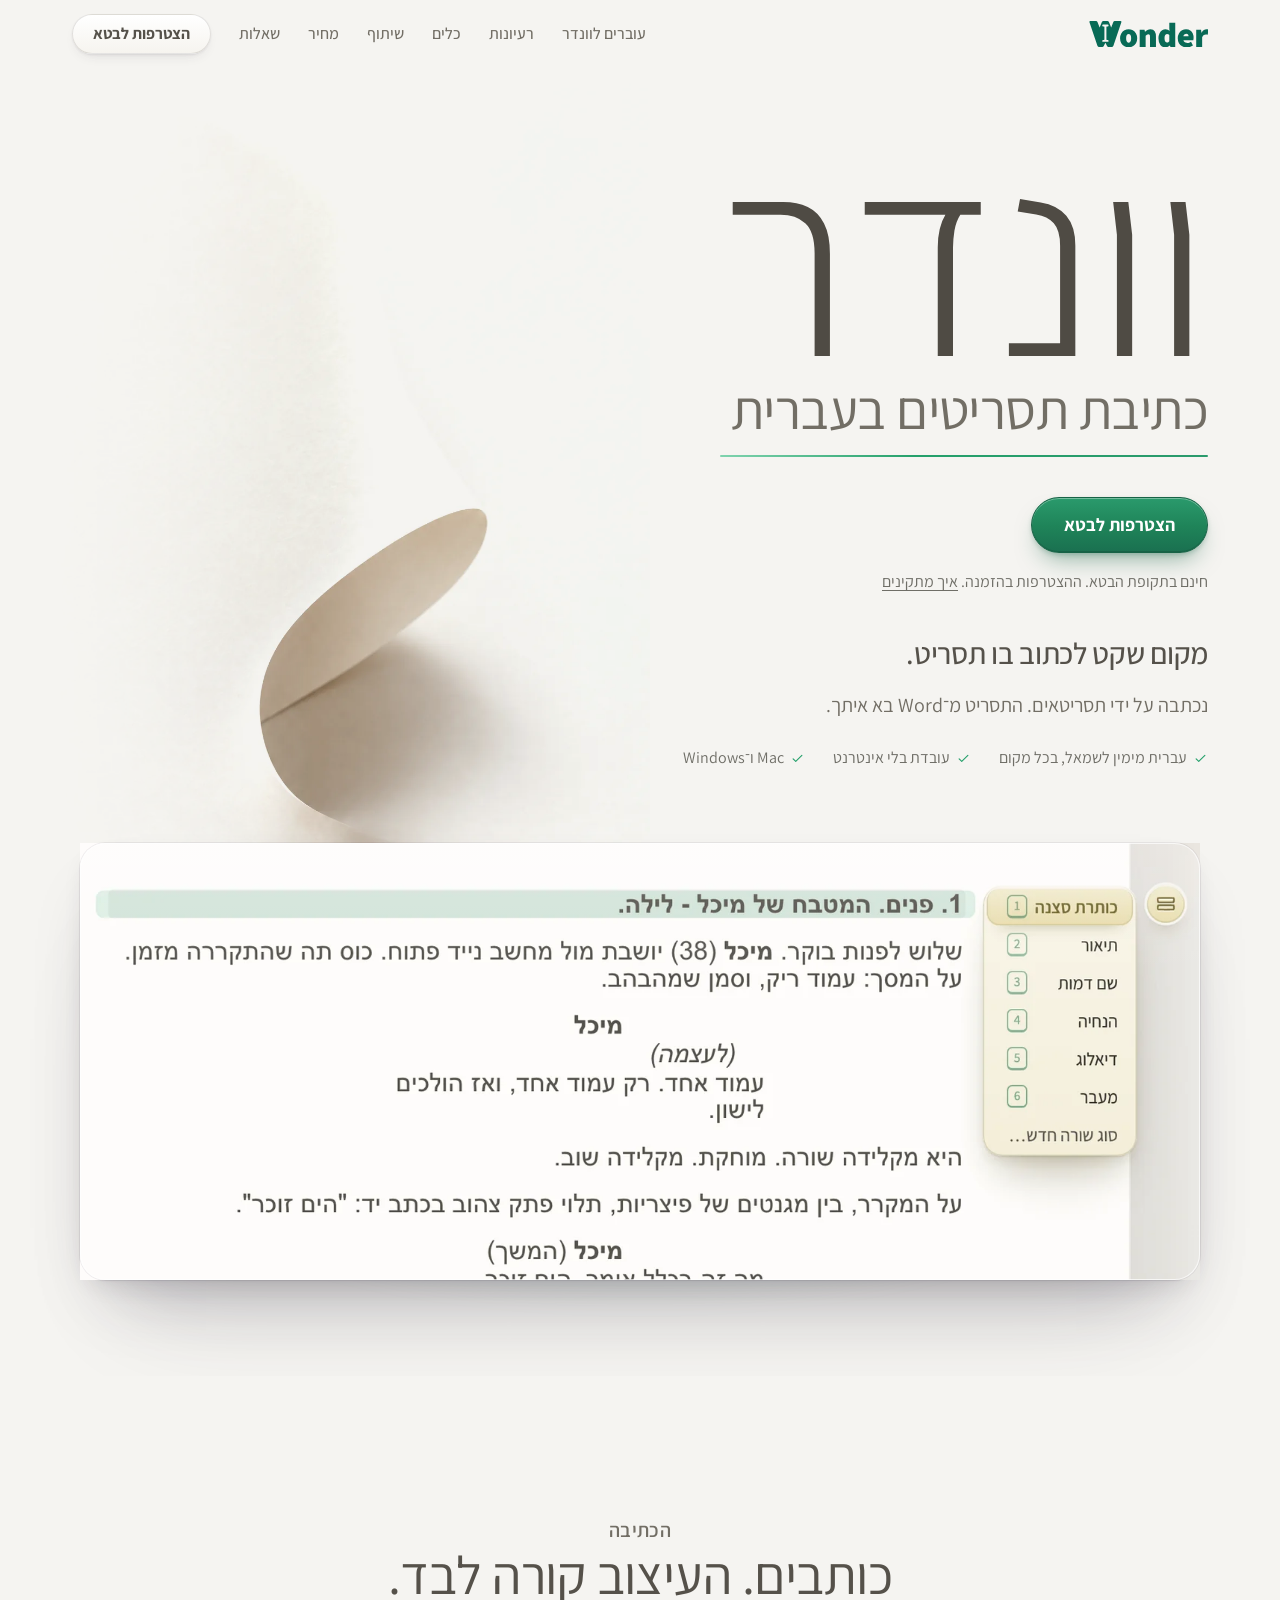
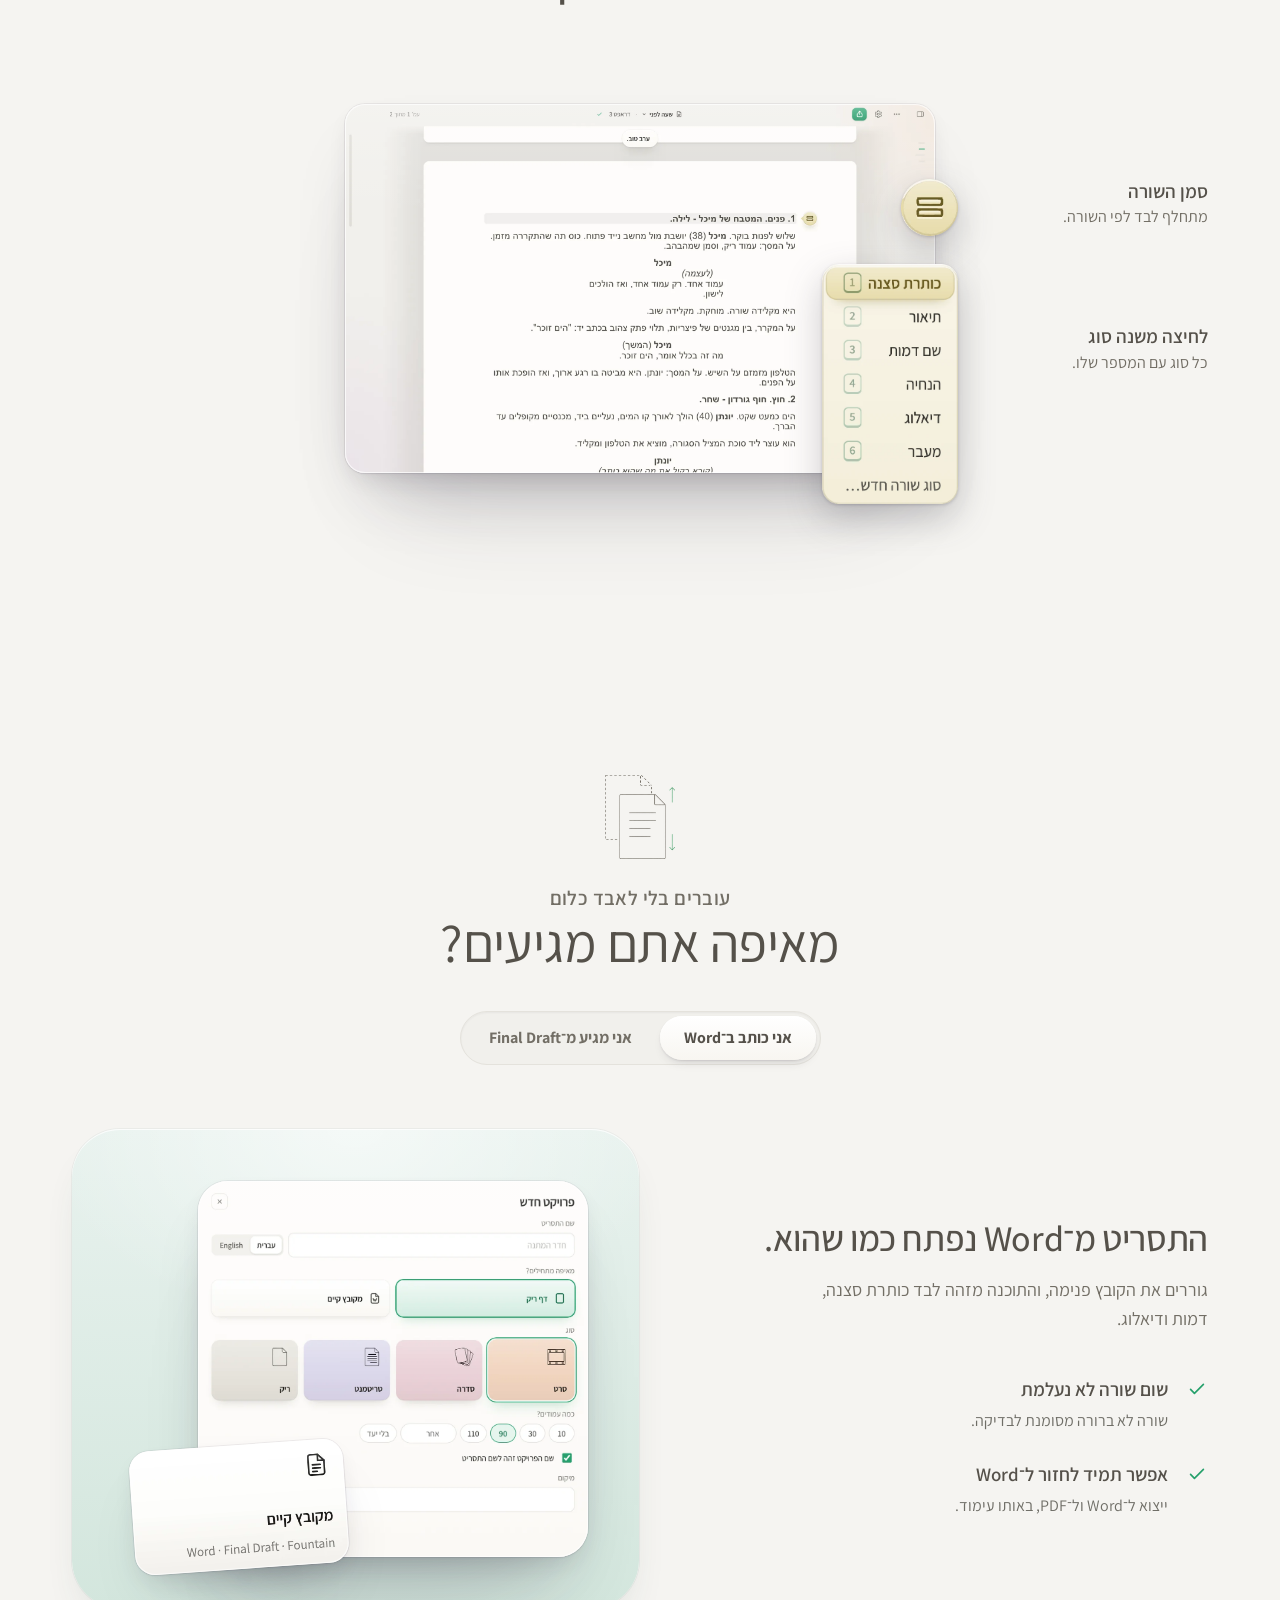
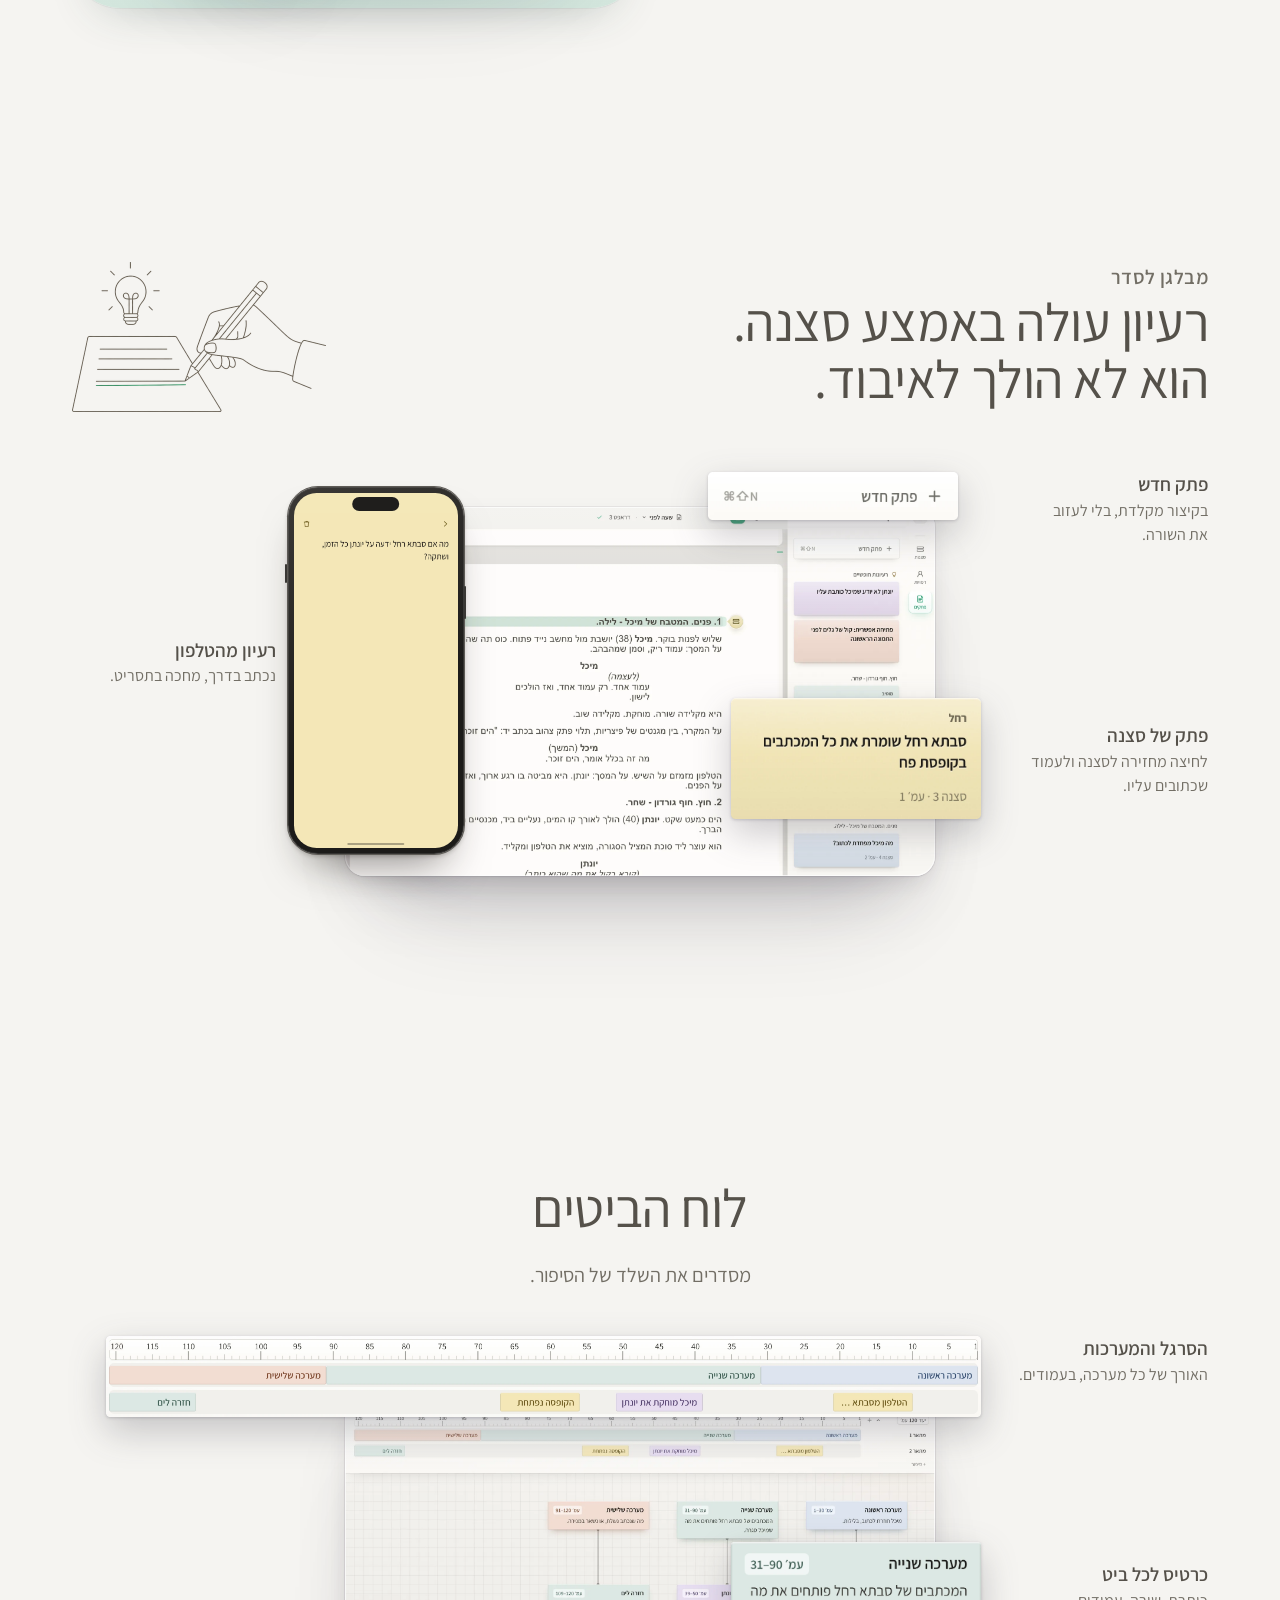
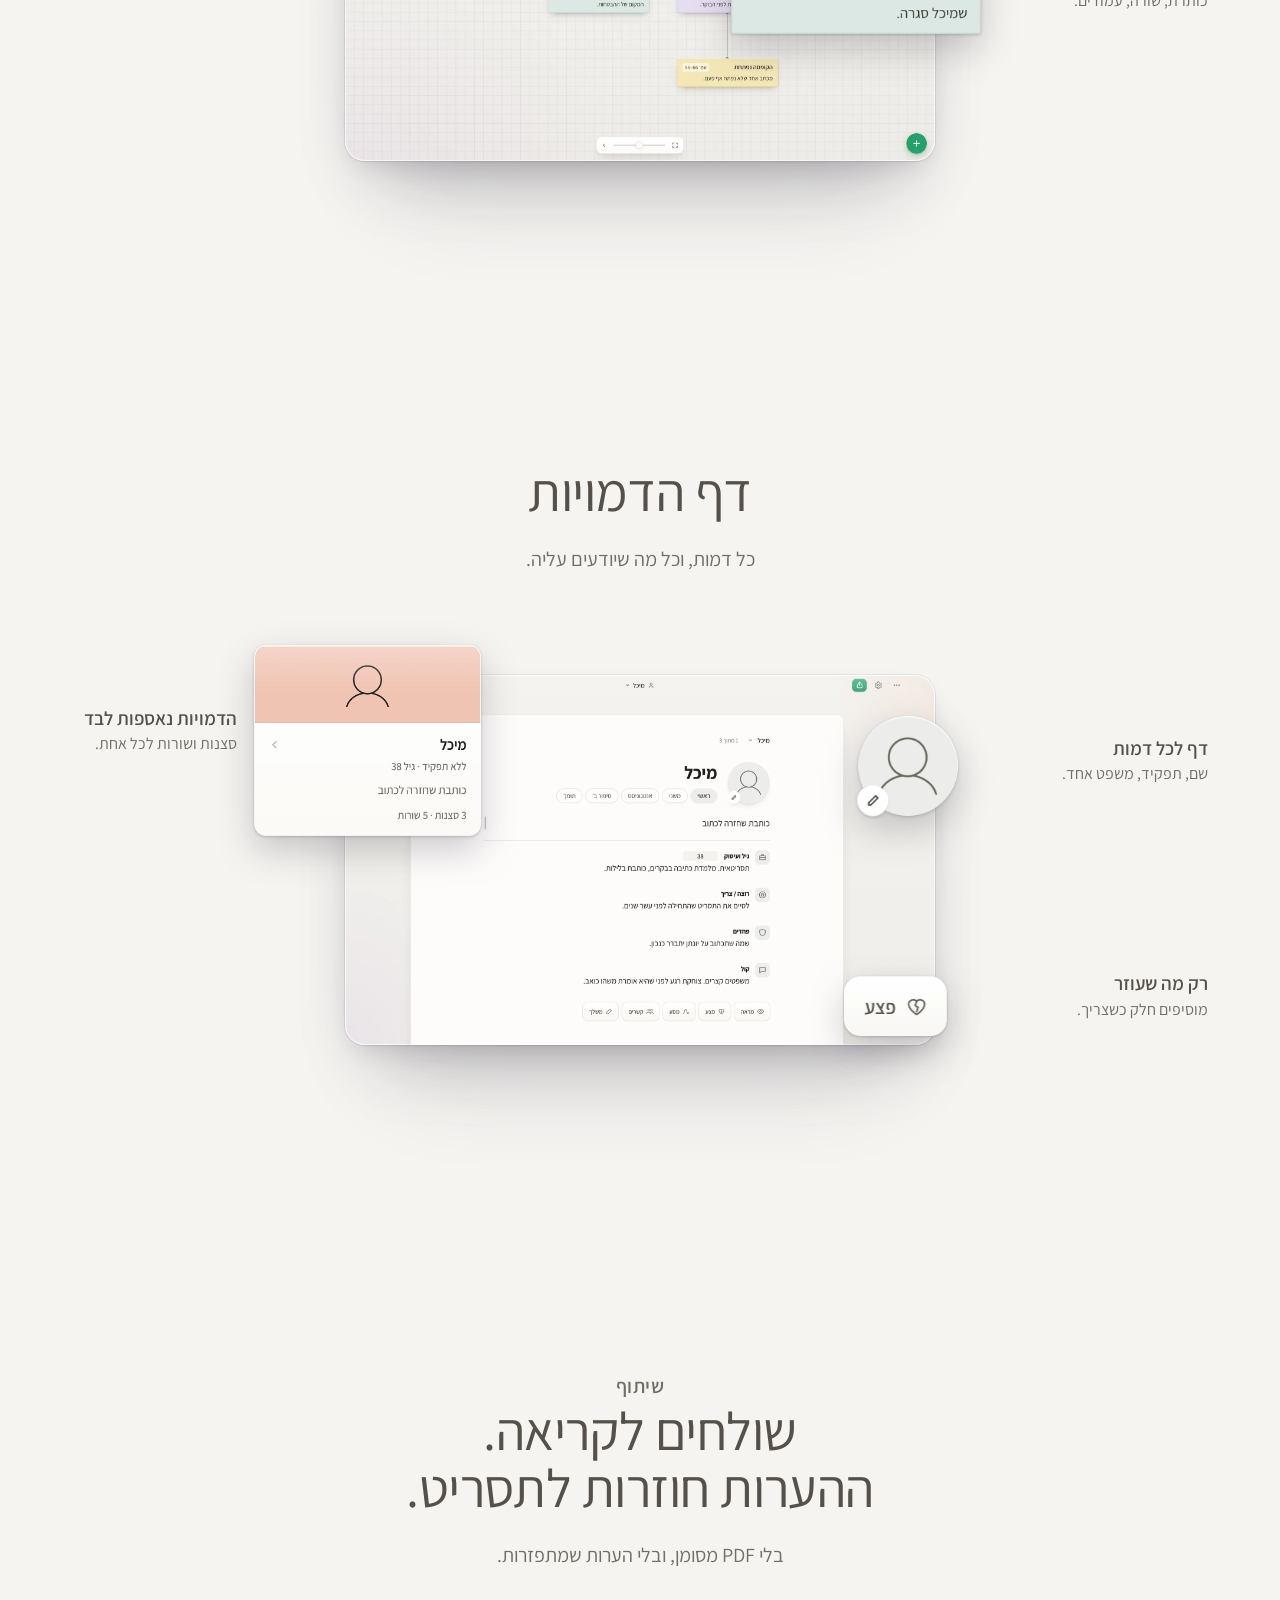
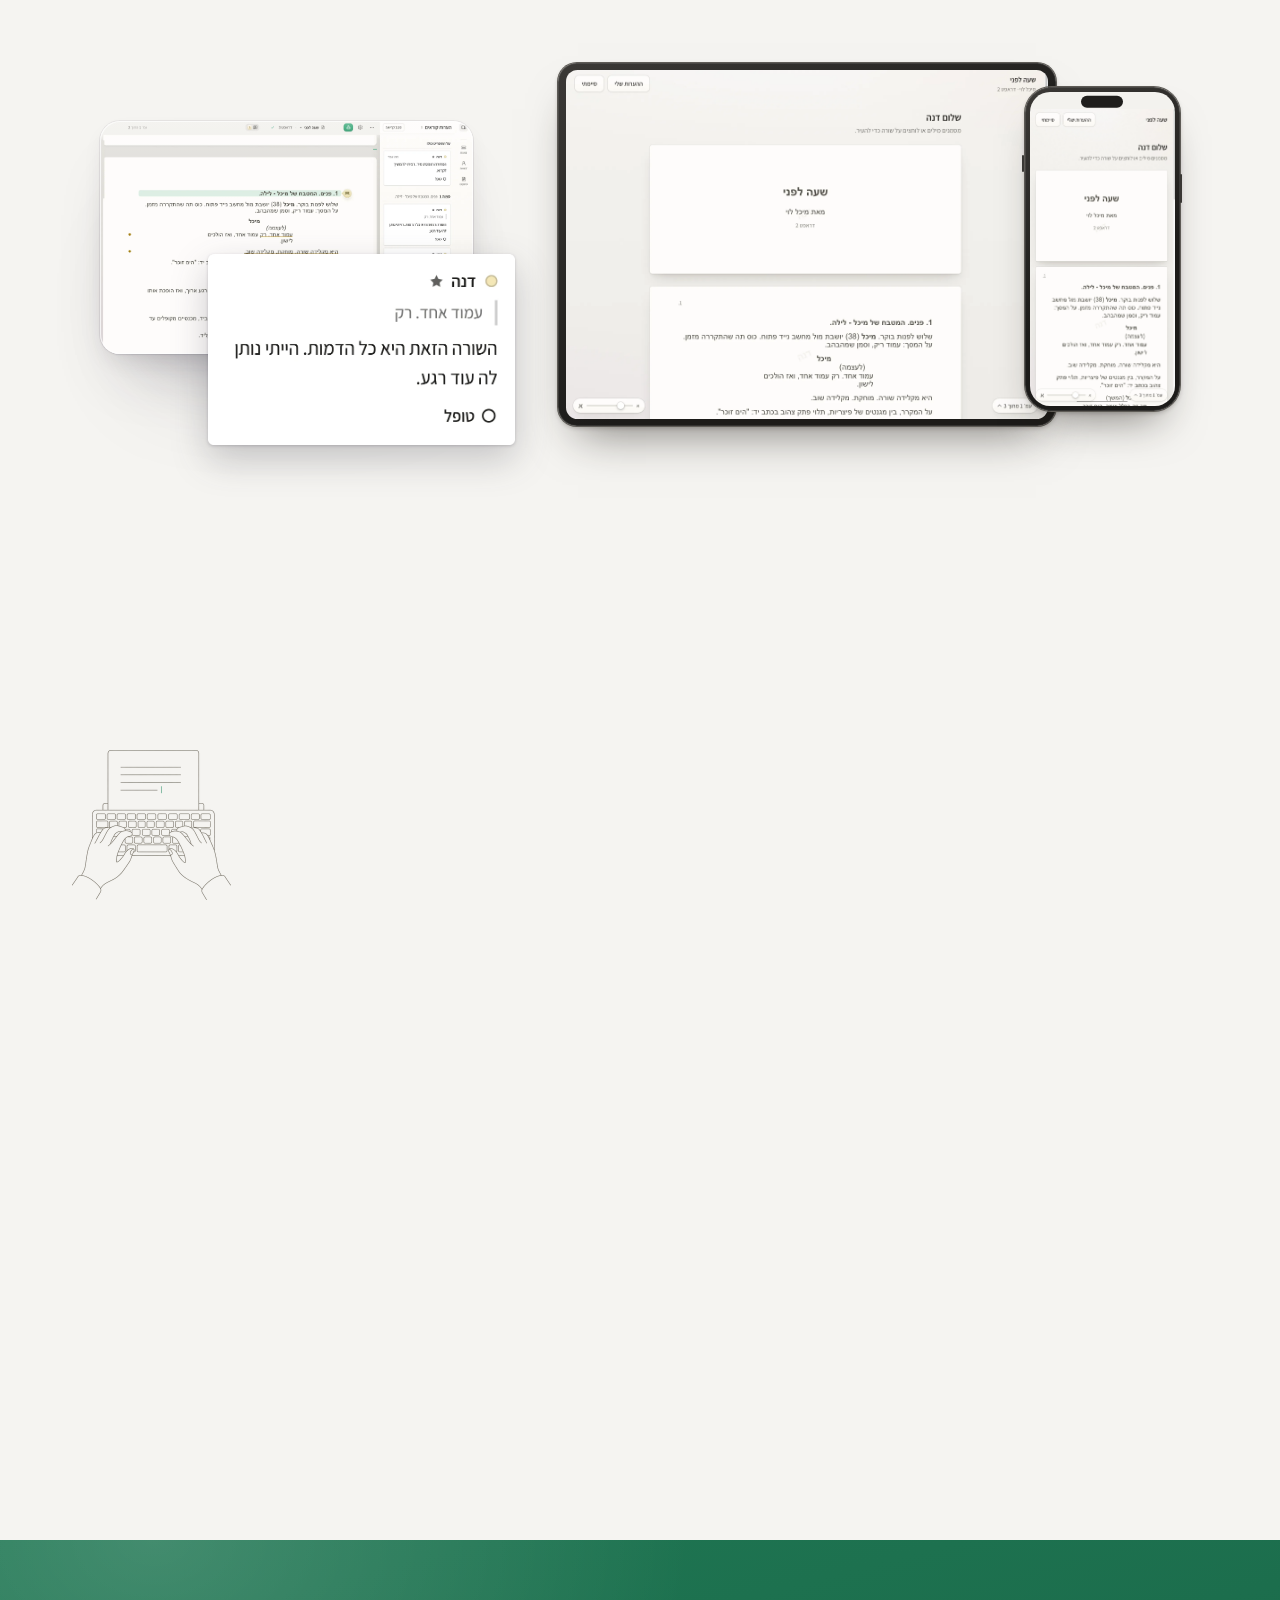
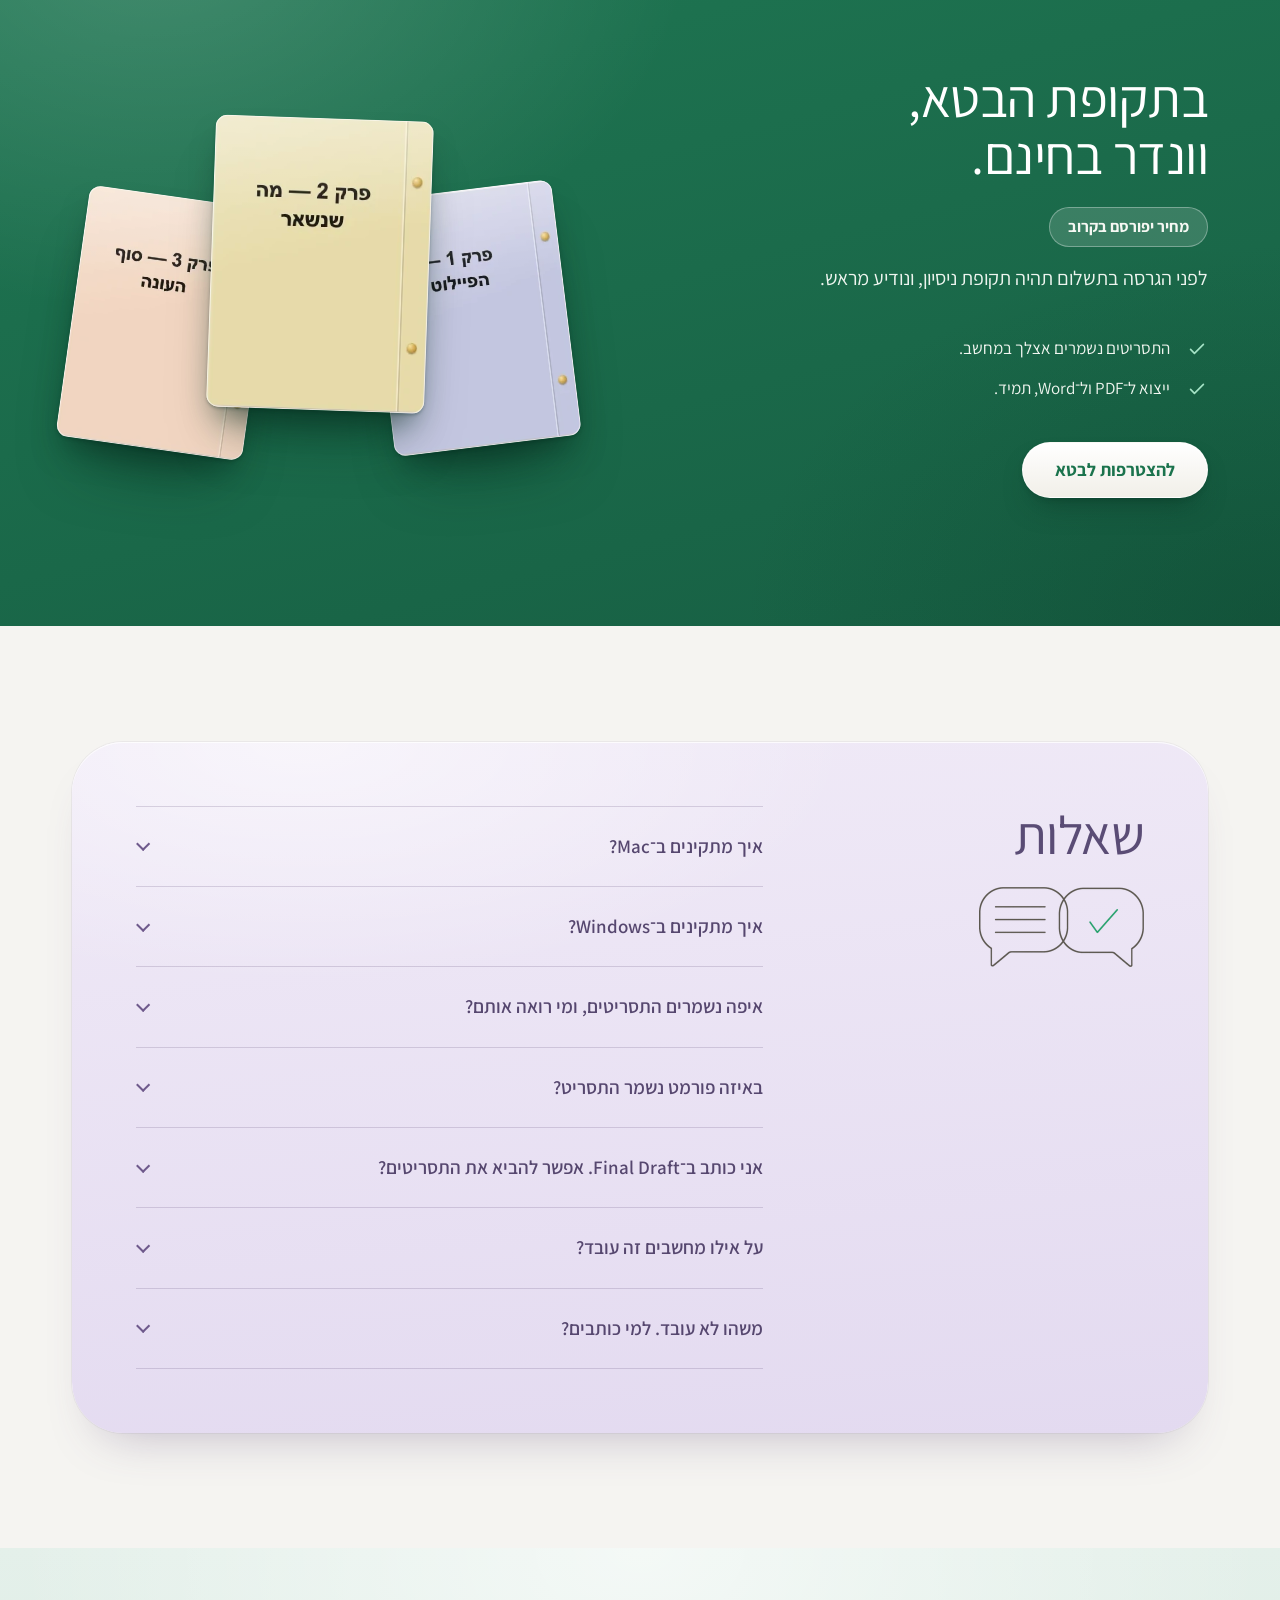
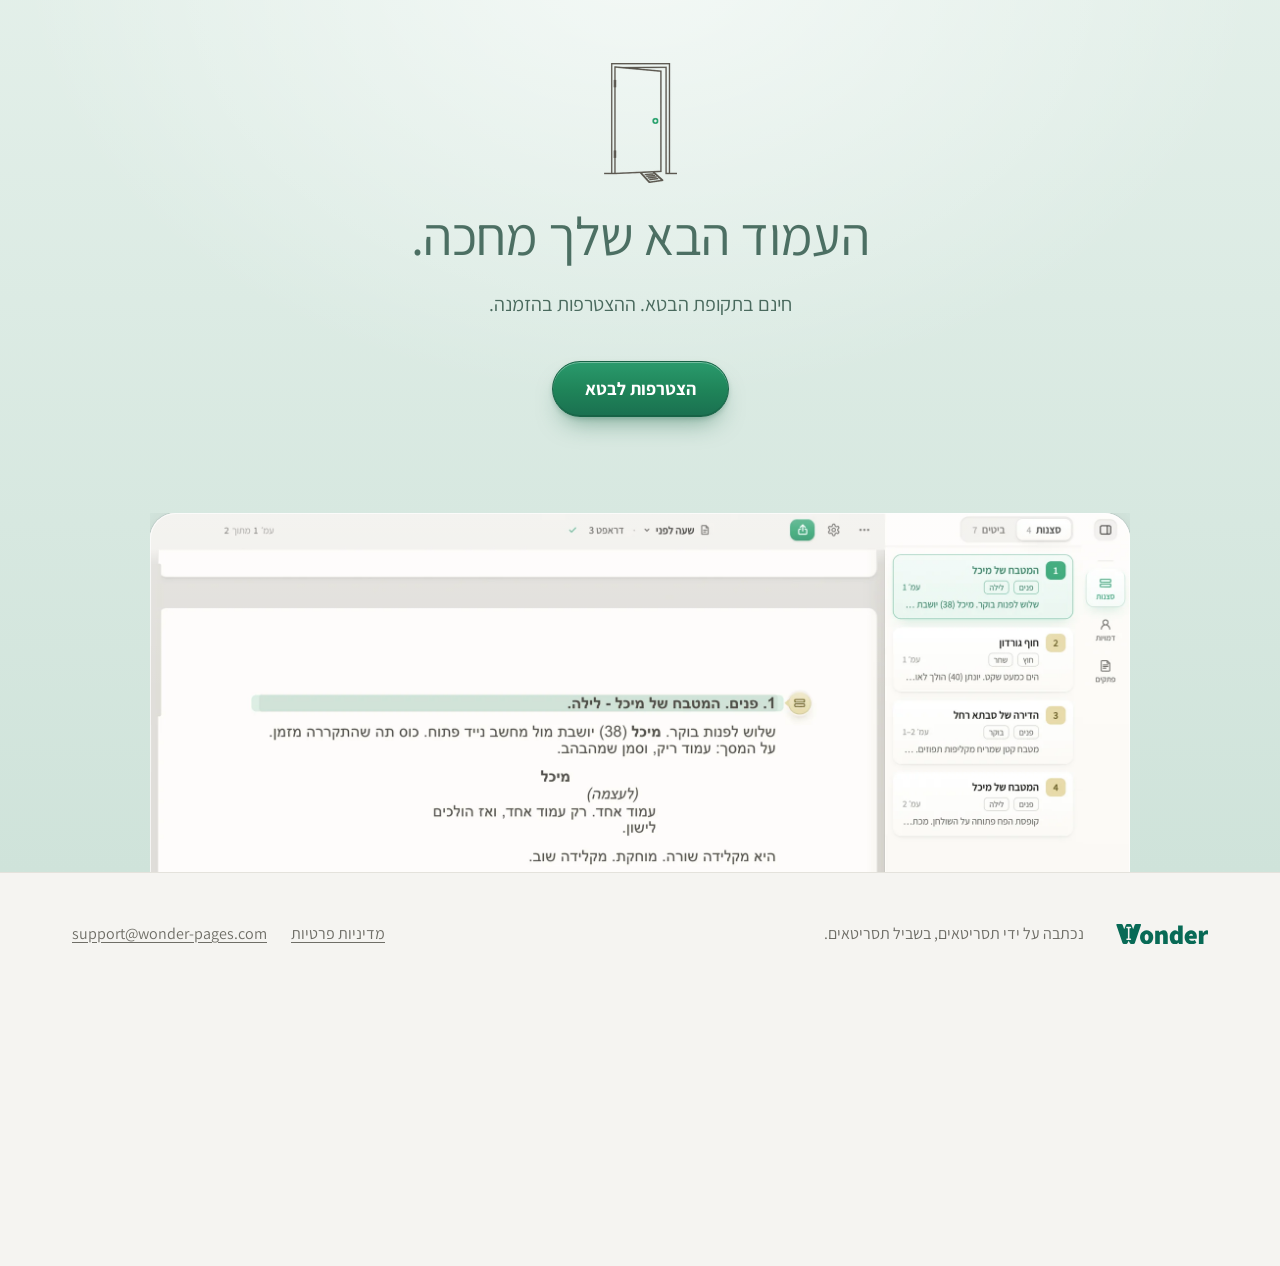
==== commit 7fad4889: "Site: the approved design (exploded views, self-changing line mark, real devices, thinner text)" ====
--- a/index.html
+++ b/index.html
@@ -70,7 +70,7 @@
         </div>
         <p class="cta-note">חינם בתקופת הבטא. ההצטרפות בהזמנה. <a href="#faq-install">איך מתקינים</a></p>
         <p class="say"><span class="ph">מקום שקט</span> <span class="ph">לכתוב בו תסריט.</span></p>
-        <p class="lede">תוכנת תסריטאות שנכתבה על ידי תסריטאים. התסריט מ־Word בא איתך, והעמוד נראה כמו שהתעשייה מצפה.</p>
+        <p class="lede">נכתבה על ידי תסריטאים. התסריט מ־Word בא איתך.</p>
         <ul class="by">
           <li><svg aria-hidden="true"><use href="#i-check"/></svg>עברית מימין לשמאל, בכל מקום</li>
           <li><svg aria-hidden="true"><use href="#i-check"/></svg>עובדת בלי אינטרנט</li>
@@ -89,6 +89,27 @@
     </div>
   </section>
 
+  <!-- ============ writing: the line mark ============ -->
+  <section id="write" aria-labelledby="write-title">
+    <div class="wrap">
+      <div class="sect-head center">
+        <p class="kicker">הכתיבה</p>
+        <h2 id="write-title"><span class="ph">כותבים.</span> <span class="ph">העיצוב קורה לבד.</span></h2>
+      </div>
+      <div class="explode">
+        <figure class="float ex-base"><img src="assets/e-editor.webp" width="2000" height="1250" loading="lazy" alt="חלון וונדר: עמוד תסריט בעברית, והסמן עומד על כותרת הסצנה הראשונה."></figure>
+        <div class="ex-item">
+          <figure class="ex-part ex-cut ex-cycle" style="--x:73%;--y:27%;--w:5%;--mw:39px;--n:5;--pop:1.14;--from:0.84"><img src="assets/x-mark-0.webp" width="90" height="90" loading="lazy" alt="סמן השורה, שמתחלף לפי סוג השורה: כותרת סצנה, תיאור, שם דמות, הנחיה, דיאלוג." style="--i:0"><img src="assets/x-mark-1.webp" width="90" height="90" loading="lazy" alt="" style="--i:1"><img src="assets/x-mark-2.webp" width="90" height="90" loading="lazy" alt="" style="--i:2"><img src="assets/x-mark-3.webp" width="90" height="90" loading="lazy" alt="" style="--i:3"><img src="assets/x-mark-4.webp" width="90" height="90" loading="lazy" alt="" style="--i:4"></figure>
+          <p class="ex-label ex-right" style="--x:82%;--y:27%;--w:18%"><b>סמן השורה</b><span>מתחלף לבד לפי השורה.</span></p>
+        </div>
+        <div class="ex-item">
+          <figure class="ex-part ex-cut ex-cycle" style="--x:66%;--y:44%;--w:12%;--mw:159px;--n:5;--pop:1;--from:1"><img src="assets/x-menu-0.webp" width="366" height="642" loading="lazy" alt="רשימת סוגי השורה, והסוג של השורה הנוכחית מסומן בה." style="--i:0"><img src="assets/x-menu-1.webp" width="366" height="642" loading="lazy" alt="" style="--i:1"><img src="assets/x-menu-2.webp" width="366" height="642" loading="lazy" alt="" style="--i:2"><img src="assets/x-menu-3.webp" width="366" height="642" loading="lazy" alt="" style="--i:3"><img src="assets/x-menu-4.webp" width="366" height="642" loading="lazy" alt="" style="--i:4"></figure>
+          <p class="ex-label ex-right" style="--x:82%;--y:56%;--w:18%"><b>לחיצה משנה סוג</b><span>כל סוג עם המספר שלו.</span></p>
+        </div>
+      </div>
+    </div>
+  </section>
+
   <!-- ============ from Word / from Final Draft ============ -->
   <section id="from" aria-labelledby="from-title">
     <div class="wrap">
@@ -96,7 +117,6 @@
         <img class="ill ill-top" src="assets/art/page.webp" alt="" width="69" height="84" loading="lazy">
         <p class="kicker">עוברים בלי לאבד כלום</p>
         <h2 id="from-title">מאיפה אתם מגיעים?</h2>
-        <p>מה שכתבתם בא איתכם, ומה שהידיים רגילות אליו ממשיך לעבוד.</p>
         <div class="switch" role="tablist" aria-label="מאיפה אתם מגיעים">
           <button role="tab" id="tab-word" aria-controls="from-word" aria-selected="true">אני כותב ב־Word</button>
           <button role="tab" id="tab-fd" aria-controls="from-fd" aria-selected="false" tabindex="-1">אני מגיע מ־Final Draft</button>
@@ -108,9 +128,8 @@
           <h3><span class="ph">התסריט מ־Word</span> <span class="ph">נפתח כמו שהוא.</span></h3>
           <p>גוררים את הקובץ פנימה, והתוכנה מזהה לבד כותרת סצנה, דמות ודיאלוג.</p>
           <ul class="points">
-            <li><svg aria-hidden="true"><use href="#i-check"/></svg><div><b>שום שורה לא נעלמת</b><span>שורה שהתוכנה לא בטוחה בה מסומנת לבדיקה.</span></div></li>
-            <li><svg aria-hidden="true"><use href="#i-check"/></svg><div><b>אפשר תמיד לחזור ל־Word</b><span>ייצוא ל־Word ול־PDF, עם אותו עימוד שעל המסך.</span></div></li>
-            <li><svg aria-hidden="true"><use href="#i-check"/></svg><div><b>כותבים, והעיצוב קורה לבד</b><span>Enter ו־Tab עוברים בין סוגי השורות.</span></div></li>
+            <li><svg aria-hidden="true"><use href="#i-check"/></svg><div><b>שום שורה לא נעלמת</b><span>שורה לא ברורה מסומנת לבדיקה.</span></div></li>
+            <li><svg aria-hidden="true"><use href="#i-check"/></svg><div><b>אפשר תמיד לחזור ל־Word</b><span>ייצוא ל־Word ול־PDF, באותו עימוד.</span></div></li>
           </ul>
         </div>
         <div class="stage stage-mint">
@@ -128,14 +147,13 @@
       <div class="from" id="from-fd" role="tabpanel" aria-labelledby="tab-fd">
         <div>
           <h3><span class="ph">הכללים של Final Draft,</span> <span class="ph">בעברית אמיתית.</span></h3>
-          <p>אותם כללים, בתוכנה שנבנתה מהיסוד לעברית.</p>
           <ul class="points">
-            <li><svg aria-hidden="true"><use href="#i-check"/></svg><div><b>המקשים שהידיים שלך מכירות</b><span>Enter ו־Tab מתנהגים כמו ב־Final Draft.</span></div></li>
-            <li><svg aria-hidden="true"><use href="#i-check"/></svg><div><b>עמוד הוא דקה</b><span>(המשך) נוסף לבד, והריווח כמו ב־Final Draft.</span></div></li>
-            <li><svg aria-hidden="true"><use href="#i-check"/></svg><div><b>קובצי ‎.fdx</b><span>נפתחים ישירות, ואפשר לייצא בחזרה בכל רגע.</span></div></li>
+            <li><svg aria-hidden="true"><use href="#i-check"/></svg><div><b>המקשים שהידיים שלך מכירות</b><span>Enter ו־Tab, כמו ב־Final Draft.</span></div></li>
+            <li><svg aria-hidden="true"><use href="#i-check"/></svg><div><b>עמוד הוא דקה</b><span>(המשך) נוסף לבד, והריווח זהה.</span></div></li>
+            <li><svg aria-hidden="true"><use href="#i-check"/></svg><div><b>קובצי ‎.fdx</b><span>נפתחים ישירות, ומיוצאים בחזרה.</span></div></li>
           </ul>
         </div>
-        <div class="stage stage-blue">
+        <div class="from-plain">
           <figure class="float menu-card">
             <img src="assets/ui-page-menu.webp" width="1500" height="585" loading="lazy" alt="עמוד תסריט בעברית בוונדר, ולצדו תפריט סוגי השורות: כותרת סצנה, תיאור, שם דמות, הנחיה, דיאלוג ומעבר, כל אחד עם קיצור מקלדת.">
           </figure>
@@ -151,52 +169,22 @@
       <div class="sect-head ideas-head">
         <p class="kicker">מבלגן לסדר</p>
         <h2 id="ideas-title"><span class="ph">רעיון עולה באמצע סצנה.</span> <span class="ph">הוא לא הולך לאיבוד.</span></h2>
-        <p>לכל רעיון יש מקום, בלי לצאת מהשורה שאתם כותבים.</p>
-      </div>
-      <div class="tour" data-tour>
-        <div class="float tour-frame">
-          <div class="tour-canvas">
-            <div class="tour-scene" data-scene="notes"><img src="assets/ui-notes.webp" width="2000" height="1250" loading="lazy" alt="עמוד תסריט בוונדר ולצדו סרגל הפתקים: רעיונות חופשיים למעלה, ומתחתם פתקים צבעוניים לפי הסצנה שבה נכתבו."></div>
-            <div class="tour-scene tour-scene-phone" data-scene="phone"><figure class="float phone"><img src="assets/ui-phone-idea.webp" width="640" height="1020" loading="lazy" alt="דף הרעיונות של וונדר בטלפון: פתק צהוב על כל המסך ובו רעיון אחד שנכתב בדרך."></figure></div>
-          </div>
-        </div>
-        <ol class="tour-steps" aria-label="סיור בסרגל הפתקים">
-          <li data-scene="notes">
-            <button type="button" class="tour-step">הפתקים יושבים ליד העמוד</button>
-            <div class="tour-body"><p>סרגל אחד בצד התסריט. הוא נפתח ונסגר בלי שעוזבים את השורה שכותבים.</p></div>
-          </li>
-          <li data-scene="notes" data-r="75.5,7.5,19.5,7.5">
-            <button type="button" class="tour-step">פתק חדש, בקיצור אחד</button>
-            <div class="tour-body"><p>קיצור מקלדת פותח שורה לרעיון. Enter, והסמן חוזר בדיוק למקום שבו עצרתם.</p></div>
-          </li>
-          <li data-scene="notes" data-r="75.5,45,19.5,34">
-            <button type="button" class="tour-step">כל פתק זוכר איפה נולד</button>
-            <div class="tour-body"><p>מעל הפתק כתובה הסצנה שלו, ובתחתיתו מספר הסצנה והעמוד. לחיצה עליו מחזירה לשם.</p></div>
-          </li>
-          <li data-scene="notes" data-r="75.5,16.5,19.5,27">
-            <button type="button" class="tour-step">רעיונות חופשיים</button>
-            <div class="tour-body"><p>רעיון שעוד לא שייך לשום סצנה מחכה למעלה, עד שתמצאו לו מקום.</p></div>
-          </li>
-          <li data-scene="phone" data-r="0,0,100,34">
-            <button type="button" class="tour-step">ובדרך, כותבים בטלפון</button>
-            <div class="tour-body"><p>דף אחד בטלפון, שכולו מקום לכתוב. מחברים פעם אחת בסריקת קוד, בלי חשבון ובלי חנות. הרעיון נשלח גם אם לא הייתה קליטה, ומחכה ברעיונות החופשיים.</p></div>
-          </li>
-        </ol>
-      </div>
-      <ul class="notes">
-        <li class="note note-yellow taped" style="--tilt:-2.2deg;--tape:-4deg">
-          <h3><span class="ph">רושמים ברגע,</span> <span class="ph">וחוזרים לכתוב</span></h3>
-          <p>קיצור אחד פותח שורה לרעיון. Enter, והסמן חוזר למקומו.</p>
-        </li>
-        <li class="note note-peach pinned" style="--tilt:1.6deg">
-          <h3><span class="ph">כל רעיון זוכר</span> <span class="ph">איפה נולד</span></h3>
-          <p>לחיצה על הפתק מחזירה לסצנה ולשורה שבהן נכתב.</p>
-        </li>
-        <li class="note note-violet taped" style="--tilt:-1.1deg;--tape:3deg">
-          <h3><span class="ph">והוא חוזר</span> <span class="ph">כשצריך אותו</span></h3>
-          <p>כשהדמות או המקום שבו מגיעים לסצנה, הוא מופיע בשקט בשוליים.</p>
-        </li>
-      </ul>
+      </div>
+      <div class="explode">
+        <figure class="float ex-base"><img src="assets/e-notes.webp" width="2000" height="1250" loading="lazy" alt="עמוד תסריט בוונדר ולצדו סרגל הפתקים."></figure>
+        <div class="ex-item">
+          <figure class="ex-part ex-cut" style="--x:56%;--y:5%;--w:22%;--mw:296px"><img src="assets/x-new.webp" width="684" height="132" loading="lazy" alt="שדה ״פתק חדש״ עם קיצור המקלדת."></figure>
+          <p class="ex-label ex-right" style="--x:82%;--y:5%;--w:18%"><b>פתק חדש</b><span>בקיצור מקלדת, בלי לעזוב את השורה.</span></p>
+        </div>
+        <div class="ex-item">
+          <figure class="ex-part ex-cut" style="--x:58%;--y:50%;--w:22%;--mw:296px"><img src="assets/x-card.webp" width="684" height="333" loading="lazy" alt="פתק צהוב ועליו הדמות, הרעיון, ומספר הסצנה והעמוד."></figure>
+          <p class="ex-label ex-right" style="--x:82%;--y:55%;--w:18%"><b>פתק של סצנה</b><span>לחיצה מחזירה לסצנה ולעמוד שכתובים עליו.</span></p>
+        </div>
+        <div class="ex-item">
+          <div class="ex-part ex-device" style="--x:19%;--y:8%;--w:15.5%"><figure class="device device-phone"><span class="screen"><span class="sb" style="background-color:#F4E8B8"></span><img src="assets/t-phone-idea.webp" width="1170" height="2391" loading="lazy" alt="טלפון ועליו דף הרעיונות של וונדר, עם רעיון אחד שנכתב בדרך."></span></figure></div>
+          <p class="ex-label ex-left" style="--x:0%;--y:38%;--w:18%"><b>רעיון מהטלפון</b><span>נכתב בדרך, מחכה בתסריט.</span></p>
+        </div>
+      </div>
     </div>
   </section>
 
@@ -204,78 +192,44 @@
   <section id="tools" aria-labelledby="tools-title">
     <div class="wrap">
       <div class="sect-head center">
-        <p class="kicker">לפני הכתיבה, ותוך כדי</p>
-        <h2 id="tools-title"><span class="ph">הסיפור והדמויות,</span> <span class="ph">ליד התסריט.</span></h2>
-        <p>לוח הביטים ודפי הדמויות יושבים באותו קובץ, במרחק לחיצה מהעמוד.</p>
-      </div>
-
-      <div class="tour tour-flip" data-tour>
-        <div class="float tour-frame">
-          <div class="tour-canvas">
-            <div class="tour-scene" data-scene="board"><img src="assets/ui-board.webp" width="2000" height="1250" loading="lazy" alt="לוח הביטים בוונדר: למעלה סרגל של 120 עמודים עם שלוש מערכות, ומתחתיו כרטיסי ביטים צבעוניים מחוברים בקווים, כל אחד עם טווח עמודים."></div>
-          </div>
-        </div>
-        <ol class="tour-steps" aria-label="סיור בלוח הביטים">
-          <li data-scene="board">
-            <button type="button" class="tour-step">לוח הביטים</button>
-            <div class="tour-body"><p>מסך מלא לבנות בו את הסיפור, לפני שכותבים סצנה ותוך כדי.</p></div>
-          </li>
-          <li data-scene="board" data-r="50,5,50,6.5">
-            <button type="button" class="tour-step">סרגל של כל התסריט</button>
-            <div class="tour-body"><p>הסרגל מראה את האורך שתכננתם. לחיצה על ״יעד״ משנה אותו, והלוח כולו מתיישר.</p></div>
-          </li>
-          <li data-scene="board" data-r="38,10,62,8.5">
-            <button type="button" class="tour-step">המערכות, כפסים על הסרגל</button>
-            <div class="tour-body"><p>רואים כמה עמודים תופסת כל מערכה, ואיפה יושב כל ביט בתוכה.</p></div>
-          </li>
-          <li data-scene="board" data-r="55.5,29,19,11.5">
-            <button type="button" class="tour-step">כרטיס לכל ביט</button>
-            <div class="tour-body"><p>כותרת, שורה אחת על מה שקורה, וטווח העמודים שלו. הצבע אומר לאיזה קו הוא שייך.</p></div>
-          </li>
-          <li data-scene="board" data-r="55,28.5,20,53">
-            <button type="button" class="tour-step">קווים בין הביטים</button>
-            <div class="tour-body"><p>ביט שנולד מביט אחר מחובר אליו בקו, וכך רואים את השרשרת של הסיפור.</p></div>
-          </li>
-          <li data-scene="board" data-r="92.5,90.5,7,9">
-            <button type="button" class="tour-step">ביט חדש</button>
-            <div class="tour-body"><p>כפתור אחד מוסיף כרטיס. גוררים אותו למקום, והסרגל מתעדכן.</p></div>
-          </li>
-        </ol>
-      </div>
-
-      <div class="tour" data-tour>
-        <div class="float tour-frame">
-          <div class="tour-canvas">
-            <div class="tour-scene" data-scene="chars"><img src="assets/ui-chars.webp" width="2000" height="1250" loading="lazy" alt="מסך הדמויות בוונדר: שלושה כרטיסים, כל דמות בצבע משלה, עם מספר הסצנות והשורות שלה."></div>
-            <div class="tour-scene" data-scene="char"><img src="assets/ui-char.webp" width="2000" height="1250" loading="lazy" alt="דף דמות בוונדר: מיכל, דמות ראשית, עם משפט אחד עליה ומתחתיו גיל ועיסוק, מה היא רוצה, ממה היא מפחדת ואיך היא מדברת."></div>
-          </div>
-        </div>
-        <ol class="tour-steps" aria-label="סיור בדפי הדמויות">
-          <li data-scene="chars" data-r="25.5,32,66.5,30">
-            <button type="button" class="tour-step">הדמויות נאספות מהתסריט</button>
-            <div class="tour-body"><p>לכל דמות כרטיס בצבע שלה, ועליו בכמה סצנות היא מופיעה וכמה שורות יש לה.</p></div>
-          </li>
-          <li data-scene="chars" data-r="60,18,31,5.5">
-            <button type="button" class="tour-step">תסריט אחד, או כל הפרויקט</button>
-            <div class="tour-body"><p>בסדרה, אותן דמויות מלוות את כל הפרקים. בוחרים מה רואים.</p></div>
-          </li>
-          <li data-scene="char" data-r="46,22,27.5,21">
-            <button type="button" class="tour-step">דף לכל דמות</button>
-            <div class="tour-body"><p>הוא מתחיל מהבסיס: דיוקן, שם ומשפט אחד שאומר מי היא.</p></div>
-          </li>
-          <li data-scene="char" data-r="35,29.5,29,6">
-            <button type="button" class="tour-step">תפקיד</button>
-            <div class="tour-body"><p>ראשי, משני, אנטגוניסט. התפקיד קובע איפה הדמות עומדת ברשימה.</p></div>
-          </li>
-          <li data-scene="char" data-r="38.5,45.5,34.5,40">
-            <button type="button" class="tour-step">רק החלקים שעוזרים לך</button>
-            <div class="tour-body"><p>רצון, פחד, קול. כל חלק הוא כמה שורות חופשיות, ואפשר לשנות לו את השם.</p></div>
-          </li>
-          <li data-scene="char" data-r="39,86.5,34.5,8.5">
-            <button type="button" class="tour-step">מוסיפים כשיש מה לכתוב</button>
-            <div class="tour-body"><p>מראה, פצע, מסע, קשרים. חלק שלא צריך פשוט לא נמצא על הדף.</p></div>
-          </li>
-        </ol>
+        <h2 id="tools-title">לוח הביטים</h2>
+        <p>מסדרים את השלד של הסיפור.</p>
+      </div>
+      <div class="explode">
+        <figure class="float ex-base"><img src="assets/e-board.webp" width="2000" height="1250" loading="lazy" alt="לוח הביטים בוונדר: סרגל עמודים, מערכות וכרטיסי ביטים מחוברים בקווים."></figure>
+        <div class="ex-item">
+          <figure class="ex-part ex-cut" style="--x:3%;--y:1%;--w:77%;--mw:1439px"><img src="assets/x-timeline.webp" width="3321" height="306" loading="lazy" alt="סרגל העמודים של לוח הביטים, מ־1 עד 120, ומתחתיו שלוש המערכות והביטים שעליהן."></figure>
+          <p class="ex-label ex-right" style="--x:82%;--y:1%;--w:18%"><b>הסרגל והמערכות</b><span>האורך של כל מערכה, בעמודים.</span></p>
+        </div>
+        <div class="ex-item">
+          <figure class="ex-part ex-cut" style="--x:58%;--y:42%;--w:22%;--mw:286px"><img src="assets/x-beat.webp" width="660" height="243" loading="lazy" alt="כרטיס ביט: מערכה שנייה, שורה אחת, עמודים 31 עד 90."></figure>
+          <p class="ex-label ex-right" style="--x:82%;--y:46%;--w:18%"><b>כרטיס לכל ביט</b><span>כותרת, שורה, עמודים.</span></p>
+        </div>
+      </div>
+    </div>
+  </section>
+
+  <!-- ============ characters ============ -->
+  <section id="cast" aria-labelledby="cast-title">
+    <div class="wrap">
+      <div class="sect-head center">
+        <h2 id="cast-title">דף הדמויות</h2>
+        <p>כל דמות, וכל מה שיודעים עליה.</p>
+      </div>
+      <div class="explode">
+        <figure class="float ex-base"><img src="assets/e-char.webp" width="2000" height="1250" loading="lazy" alt="דף דמות בוונדר: מיכל, דמות ראשית."></figure>
+        <div class="ex-item">
+          <figure class="ex-part ex-cut" style="--x:16%;--y:6%;--w:20%;--mw:346px"><img src="assets/x-cast.webp" width="798" height="669" loading="lazy" alt="כרטיס הדמות מיכל: גיל 38, שלוש סצנות וחמש שורות."></figure>
+          <p class="ex-label ex-left" style="--x:0%;--y:18%;--w:14.5%"><b>הדמויות נאספות לבד</b><span>סצנות ושורות לכל אחת.</span></p>
+        </div>
+        <div class="ex-item">
+          <figure class="ex-part ex-cut" style="--x:69%;--y:20%;--w:9%;--mw:122px"><img src="assets/x-portrait.webp" width="282" height="282" loading="lazy" alt="הדיוקן של הדמות, עם כפתור העריכה שלו."></figure>
+          <p class="ex-label ex-right" style="--x:82%;--y:24%;--w:18%"><b>דף לכל דמות</b><span>שם, תפקיד, משפט אחד.</span></p>
+        </div>
+        <div class="ex-item">
+          <figure class="ex-part ex-cut" style="--x:68%;--y:72%;--w:9%;--mw:90px"><img src="assets/x-chip.webp" width="207" height="120" loading="lazy" alt="כפתור להוספת החלק ״פצע״ לדף הדמות."></figure>
+          <p class="ex-label ex-right" style="--x:82%;--y:71%;--w:18%"><b>רק מה שעוזר</b><span>מוסיפים חלק כשצריך.</span></p>
+        </div>
       </div>
     </div>
   </section>
@@ -286,47 +240,18 @@
       <div class="sect-head center">
         <p class="kicker">שיתוף</p>
         <h2 id="share-title"><span class="ph">שולחים לקריאה.</span> <span class="ph">ההערות חוזרות לתסריט.</span></h2>
-        <p>בלי קובצי PDF עם סימונים, ובלי הערות שמתפזרות בין מייל לווטסאפ.</p>
-      </div>
-      <div class="tour tour-flip" data-tour>
-        <div class="float tour-frame">
-          <div class="tour-canvas">
-            <div class="tour-scene" data-scene="send"><img src="assets/ui-share.webp" width="2000" height="1250" loading="lazy" alt="חלון ״שליחה לקריאה״ בוונדר: שדה לשם הקורא, כוכב ״חשוב״, הוספת שם, הוספת סיסמה וכפתור ״צור לינקים״."></div>
-            <div class="tour-scene tour-scene-phone" data-scene="reader"><figure class="float phone"><img src="assets/ui-phone-reader.webp" width="640" height="1020" loading="lazy" alt="דף הקריאה בטלפון: ״שלום דנה״, התסריט בעמודים, וכפתורים ״ההערות שלי״ ו״סיימתי״."></figure></div>
-            <div class="tour-scene" data-scene="notes"><img src="assets/ui-readers.webp" width="2000" height="1250" loading="lazy" alt="עמוד תסריט בוונדר ולצדו סרגל ״הערות קוראים״: שלוש הערות של קוראת בשם דנה, כל אחת מחוברת לשורה שעליה נכתבה."></div>
-          </div>
-        </div>
-        <ol class="tour-steps" aria-label="סיור בשליחה לקריאה">
-          <li data-scene="send" data-r="29.7,26,40.6,48">
-            <button type="button" class="tour-step">שם לכל קורא, לינק לכל שם</button>
-            <div class="tour-body"><p>כותבים מי קורא, ולכל אחד נוצר לינק אישי. שולחים אותו בווטסאפ או במייל, ואפשר להוסיף סיסמה.</p></div>
-          </li>
-          <li data-scene="reader">
-            <button type="button" class="tour-step">הקורא פותח בדפדפן</button>
-            <div class="tour-body"><p>גם בטלפון, בלי להתקין כלום ובלי להירשם. התסריט מוצג בעמודים, כמו על נייר.</p></div>
-          </li>
-          <li data-scene="reader" data-r="2,13.5,96,10">
-            <button type="button" class="tour-step">מעירים על המילים עצמן</button>
-            <div class="tour-body"><p>מסמנים מילים או לוחצים על שורה, וכותבים. ההערה נשארת צמודה למקום.</p></div>
-          </li>
-          <li data-scene="reader" data-r="3,1,44,7.5">
-            <button type="button" class="tour-step">״סיימתי״</button>
-            <div class="tour-body"><p>רק כשהקורא לוחץ, ההערות נשלחות אליך, כולן יחד.</p></div>
-          </li>
-          <li data-scene="notes" data-r="5,45,48,13.5">
-            <button type="button" class="tour-step">ההערות נוחתות על התסריט</button>
-            <div class="tour-body"><p>כל הערה מסומנת על השורה שלה, בדיוק על המילים שהקורא סימן.</p></div>
-          </li>
-          <li data-scene="notes" data-r="75.5,34.5,19.5,20">
-            <button type="button" class="tour-step">מי כתב, ועל מה</button>
-            <div class="tour-body"><p>בסרגל: שם הקורא, המילים שסומנו, וההערה. ״טופל״ מוריד אותה מהדרך.</p></div>
-          </li>
-          <li data-scene="notes" data-r="75,0.5,21,5.5">
-            <button type="button" class="tour-step">סבב קריאה</button>
-            <div class="tour-body"><p>מי פתח ומי סיים, ביטול לינק, עוד קורא. התסריט מוצפן לפני שהוא יוצא מהמחשב, והלינקים נסגרים עם הסבב או אחרי 60 יום.</p></div>
-          </li>
-        </ol>
-      </div>
+        <p>בלי PDF מסומן, ובלי הערות שמתפזרות.</p>
+      </div>
+      <ol class="flow">
+        <li class="flow-step">
+          <div class="flow-shot"><div class="ex-devices"><figure class="device device-tablet"><span class="screen"><img src="assets/t-tablet-reader.webp" width="2160" height="1560" loading="lazy" alt="טאבלט ועליו דף הקריאה של וונדר: ״שלום דנה״ והעמוד הראשון של התסריט."></span></figure><figure class="device device-phone"><span class="screen"><span class="sb" style="background-color:#F3F2EE"></span><img src="assets/t-phone-reader.webp" width="1170" height="2391" loading="lazy" alt="אותו דף קריאה בטלפון."></span></figure></div></div>
+          <p class="ex-label"><b>כל קורא מקבל לינק אישי</b><span>נפתח בטאבלט או בטלפון, בלי התקנה.</span></p>
+        </li>
+        <li class="flow-step flow-wide">
+          <div class="flow-shot"><div class="flow-screen"><figure class="float ex-base"><img src="assets/e-readers.webp" width="2000" height="1250" loading="lazy" alt="עמוד תסריט בוונדר ולצדו סרגל ״הערות קוראים״."></figure><figure class="ex-cut flow-note"><img src="assets/x-note.webp" width="684" height="427" loading="lazy" alt="הערה של קוראת בשם דנה, עם המילים שסימנה."></figure></div></div>
+          <p class="ex-label"><b>ההערות חוזרות לתסריט</b><span>על המילים שהקורא סימן.</span></p>
+        </li>
+      </ol>
     </div>
   </section>
 
@@ -337,26 +262,21 @@
       <div class="sect-head">
         <h2 id="features-title"><span class="ph">מה שתסריטאי צריך.</span> <span class="ph">בלי מה שמפריע.</span></h2>
       </div>
-      <div class="bento">
+      <div class="bento bento-3">
         <article class="tile tile-blue">
           <span class="ico ico-letter" aria-hidden="true">א</span>
           <h3>עברית קודם כול</h3>
-          <p>מימין לשמאל בכל מסך, מספרים שלא מתהפכים, ובדיקת איות.</p>
+          <p>מימין לשמאל בכל מסך, עם בדיקת איות.</p>
         </article>
         <article class="tile tile-yellow">
           <span class="ico" aria-hidden="true"><svg><use href="#i-pages"/></svg></span>
           <h3>עימוד כמו בתעשייה</h3>
-          <p>העמוד נשבר נכון, ומה שרואים על המסך הוא מה שיודפס.</p>
+          <p>מה שעל המסך הוא מה שיודפס.</p>
         </article>
         <article class="tile tile-peach">
           <span class="ico" aria-hidden="true"><svg><use href="#i-export"/></svg></span>
           <h3>PDF ו־Word בלחיצה</h3>
-          <p>ייצוא לשליחה, עם עמוד שער ומספרי סצנות.</p>
-        </article>
-        <article class="tile tile-violet">
-          <span class="ico" aria-hidden="true"><svg><use href="#i-import"/></svg></span>
-          <h3>ייבוא מ־Word</h3>
-          <p>תסריט קיים נכנס בגרירה אחת. מה שלא ברור מסומן, לא נמחק.</p>
+          <p>עם עמוד שער ומספרי סצנות.</p>
         </article>
         <article class="tile tile-mint tile-wide">
           <div>
@@ -469,7 +389,7 @@
     <div class="wrap">
       <img class="closing-mark ill" src="assets/art/door.webp" alt="" width="73" height="120" loading="lazy">
       <h2 id="closing-title"><span class="ph">העמוד הבא שלך</span> <span class="ph">מחכה.</span></h2>
-      <p>חינם בתקופת הבטא, ל־Mac ול־Windows. ההצטרפות בהזמנה.</p>
+      <p>חינם בתקופת הבטא. ההצטרפות בהזמנה.</p>
       <div class="cta-row">
         <a class="btn btn-lg btn-primary" href="https://tally.so/r/LZQZQv">הצטרפות לבטא</a>
       </div>
@@ -524,66 +444,6 @@
 
   var calm = window.matchMedia && window.matchMedia('(prefers-reduced-motion: reduce)').matches;
 
-  // Tours: the picture explains itself. Each step fades to its screen, moves in on one element,
-  // rings it and says what it does; steps advance by themselves while the tour is on screen, and a
-  // click takes over. Without JS the first screen shows and every step's text is readable.
-  [].slice.call(document.querySelectorAll('[data-tour]')).forEach(function (tour) {
-    var canvas = tour.querySelector('.tour-canvas');
-    var frame = tour.querySelector('.tour-frame');
-    var scenes = [].slice.call(tour.querySelectorAll('.tour-scene'));
-    var steps = [].slice.call(tour.querySelectorAll('.tour-steps > li'));
-    var rings = [], cur = -1, timer = 0, auto = !calm, seen = false;
-    var dots = document.createElement('div'); dots.className = 'tour-dots';
-    tour.classList.add('live');
-    function sceneOf(li) { return scenes.filter(function (sc) { return sc.dataset.scene === li.dataset.scene; })[0]; }
-    function rect(li) {
-      // The element's box as fractions of the canvas, from layout offsets (transforms don't count).
-      var r = (li.dataset.r || '').split(',').map(Number); if (r.length !== 4) return null;
-      var sc = sceneOf(li), t = sc.querySelector('img'), x = 0, y = 0, w = t.offsetWidth, h = t.offsetHeight, W = canvas.offsetWidth, H = canvas.offsetHeight;
-      for (var el = t; el && el !== canvas; el = el.offsetParent) { x += el.offsetLeft; y += el.offsetTop; }
-      return { x: (x + w * r[0] / 100) / W, y: (y + h * r[1] / 100) / H, w: w * r[2] / 100 / W, h: h * r[3] / 100 / H };
-    }
-    function select(i) {
-      cur = i;
-      var li = steps[i], sc = sceneOf(li), b = rect(li), s = 1, tx = 0, ty = 0;
-      if (b) {
-        s = Math.max(1, Math.min(.78 / b.w, .78 / b.h, 2.3));
-        tx = Math.min(0, Math.max(1 - s, .5 - (b.x + b.w / 2) * s));
-        ty = Math.min(0, Math.max(1 - s, .5 - (b.y + b.h / 2) * s));
-        if (!rings[i]) {
-          rings[i] = document.createElement('span'); rings[i].className = 'tour-ring';
-          rings[i].style.cssText = 'left:' + b.x * 100 + '%;top:' + b.y * 100 + '%;width:' + b.w * 100 + '%;height:' + b.h * 100 + '%';
-          canvas.appendChild(rings[i]);
-        }
-      }
-      canvas.style.setProperty('--s', s);
-      canvas.style.setProperty('--tx', tx * 100 + '%');
-      canvas.style.setProperty('--ty', ty * 100 + '%');
-      scenes.forEach(function (x) { x.classList.toggle('on', x === sc); });
-      rings.forEach(function (r, k) { if (r) r.classList.toggle('on', k === i); });
-      steps.forEach(function (x, k) {
-        x.classList.toggle('on', k === i);
-        x.querySelector('.tour-step').setAttribute('aria-expanded', k === i ? 'true' : 'false');
-        dots.children[k].setAttribute('aria-current', k === i ? 'true' : 'false');
-      });
-    }
-    function tick() { clearTimeout(timer); if (auto && seen) timer = setTimeout(function () { select((cur + 1) % steps.length); tick(); }, 5200); }
-    function take(i) { auto = false; tour.classList.remove('auto'); clearTimeout(timer); select(i); }
-    steps.forEach(function (li, i) {
-      li.querySelector('.tour-step').addEventListener('click', function () { take(i); });
-      var d = document.createElement('button'); d.type = 'button'; d.textContent = i + 1;
-      d.setAttribute('aria-label', li.querySelector('.tour-step').textContent);
-      d.addEventListener('click', function () { take(i); });
-      dots.appendChild(d);
-    });
-    tour.insertBefore(dots, tour.querySelector('.tour-steps'));
-    if (auto) tour.classList.add('auto');
-    select(0);
-    if ('IntersectionObserver' in window) {
-      new IntersectionObserver(function (es) { seen = es[0].isIntersecting; tick(); }, { threshold: .5 }).observe(frame);
-    }
-  });
-
   // Light entrances: things settle into place as they scroll into view. Without JS, or with
   // reduced motion, nothing is hidden and nothing moves.
   if (!calm && 'IntersectionObserver' in window) {
@@ -592,7 +452,7 @@
       '.hero-shot',
       '.sect-head, .switch',
       '.from > *',
-      '.board-card', '.tour',
+      '.ex-base', '.ex-part', '.ex-label', '.flow-shot',
       '.note',
       '.tile',
       '.price-grid > *',
--- a/assets/site.css
+++ b/assets/site.css
@@ -347,90 +347,105 @@
   box-shadow: var(--float);
 }
 .menu-card { --fr: clamp(14px, 2vw, 24px); }
-
-/* ---------- tours: the picture explains itself, one element at a time ---------- */
-.tour { display: grid; gap: var(--s4); margin-top: var(--s5); align-items: start; }
-.tour + .tour { margin-top: var(--section); }
+/* the Final Draft side: the picture stands on the page itself, large, with no tinted panel behind it */
+@media (min-width: 900px) { #from-fd { grid-template-columns: 4fr 7fr; } }
+
+/* ---------- exploded views: the screen in the middle, real parts pulled out of it,
+   a few words beside each. Nothing hidden, nothing to step through. ---------- */
+.explode { position: relative; margin-top: var(--s5); display: grid; gap: var(--s4); }
+.explode + .explode { margin-top: var(--s6); }
+.ex-base { --fr: clamp(12px, 1.6vw, 20px); }
+.ex-item { display: grid; gap: var(--s2); justify-items: start; }
+.ex-part { --fr: clamp(8px, 1vw, 12px); width: min(100%, var(--mw, 420px)); }
+/* a cut part is the element itself: no frame of ours, only the shadow its own shape casts */
+.ex-cut { margin: 0; filter: drop-shadow(0 1px 1.5px rgba(48, 44, 60, .22)) drop-shadow(0 14px 18px rgba(48, 44, 60, .24)); }
+.ex-cut img { display: block; width: 100%; height: auto; }
+.ex-device { width: min(46%, 200px); }
+.ex-devices { position: relative; width: min(100%, 380px); aspect-ratio: 4 / 3; }
+.ex-label { margin: 0; display: grid; gap: 2px; }
+.ex-label b { color: var(--ink-head); font-size: 19px; font-weight: 600; line-height: 1.3; }
+.ex-label span { color: var(--ink); font-size: 16px; line-height: 1.5; text-wrap: pretty; }
 @media (min-width: 900px) {
-  .tour { grid-template-columns: 1.75fr 1fr; gap: var(--s5); }
-  .tour-flip { grid-template-columns: 1fr 1.75fr; }
-  .tour-flip .tour-frame { order: 2; }
-}
-.tour-frame { --fr: clamp(14px, 2vw, 24px); overflow: hidden; aspect-ratio: 16 / 10; isolation: isolate; }
-.tour-canvas {
-  position: absolute; inset: 0; transform-origin: 0 0;
-  transform: translate(var(--tx, 0), var(--ty, 0)) scale(var(--s, 1));
-}
-.tour-scene { position: absolute; inset: 0; opacity: 0; }
-.tour-scene:first-child, .tour.live .tour-scene.on { opacity: 1; }
-.tour.live .tour-scene:not(.on) { opacity: 0; }
-.tour-scene > img { width: 100%; height: 100%; object-fit: cover; border-radius: 0; }
-.tour-scene-phone { display: flex; align-items: center; justify-content: center; background: radial-gradient(90% 70% at 50% 0%, #F7F3EC, #E9E2D6); }
-.phone { --fr: clamp(22px, 3vw, 34px); padding: 7px; background: linear-gradient(180deg, #FFFFFF, #F1EFEA); }
-.phone img { display: block; border-radius: calc(var(--fr) - 7px); }
-.tour-scene-phone .phone { height: 88%; aspect-ratio: 654 / 1034; flex: none; }
-.tour-scene-phone .phone img { width: 100%; height: 100%; object-fit: cover; object-position: top; }
-.tour-ring {
-  position: absolute; pointer-events: none; opacity: 0;
-  border-radius: calc(10px / var(--s, 1));
-  box-shadow:
-    0 0 0 calc(2px / var(--s, 1)) var(--accent),
-    0 0 0 calc(7px / var(--s, 1)) rgba(37, 160, 107, .20),
-    0 0 0 200vmax rgba(58, 52, 42, .20);
-}
-.tour-ring.on { opacity: 1; }
-
-.tour-steps { list-style: none; margin: 0; padding: 0; display: grid; gap: 4px; counter-reset: tour; }
-.tour-steps li { position: relative; padding: 2px 16px; border-radius: 16px; }
-.tour-step {
-  appearance: none; border: 0; background: none; cursor: default; width: 100%;
-  display: flex; align-items: center; gap: 12px; padding: 10px 0; text-align: start;
-  color: var(--ink-head); font: 600 19px/1.3 var(--ui-font);
-}
-.tour-step::before {
-  counter-increment: tour; content: counter(tour); flex: none;
-  width: 28px; height: 28px; border-radius: 50%; display: grid; place-items: center;
-  border: 1px solid var(--line-strong); color: var(--ink-faint); font-size: 15px; font-weight: 600;
-}
-.tour-body p { margin: 0; padding: 0 40px 14px 0; color: var(--ink); font-size: 16px; line-height: 1.6; text-wrap: pretty; }
-.tour-dots { display: none; }
-
-.tour.live .tour-step { cursor: pointer; color: var(--ink-faint); }
-.tour.live .tour-step:hover { color: var(--ink-head); }
-.tour.live .tour-body { display: grid; grid-template-rows: 0fr; }
-.tour.live .tour-body p { overflow: hidden; padding-bottom: 0; }
-.tour.live li.on { background: var(--surface); box-shadow: 0 1px 0 #fff inset, 0 1px 2px rgba(48, 44, 60, .06), 0 14px 28px -18px rgba(48, 44, 60, .30); }
-.tour.live li.on .tour-step { color: var(--ink-head); }
-.tour.live li.on .tour-step::before { background: var(--accent); border-color: transparent; color: #fff; }
-.tour.live li.on .tour-body { grid-template-rows: 1fr; }
-.tour.live li.on .tour-body p { padding-bottom: 16px; min-height: calc(3 * 1.6em + 16px); }
-.tour.live li.on::after {
-  content: ""; position: absolute; inset-inline: 16px; bottom: 0; height: 2px; border-radius: 2px;
-  background: var(--accent); transform: scaleX(0); transform-origin: 100% 50%;
-}
-.tour.auto li.on::after { animation: tourbar 5.2s linear forwards; }
-@keyframes tourbar { to { transform: scaleX(1); } }
-
-/* phone width: the picture, numbered dots, and only the step being shown */
-@media (max-width: 899px) {
-  .tour.live .tour-dots { display: flex; justify-content: center; gap: 8px; }
-  .tour-dots button {
-    appearance: none; cursor: pointer; width: 44px; height: 44px; border-radius: 50%;
-    border: 1px solid var(--line-strong); background: var(--surface); color: var(--ink-faint);
-    font: 600 16px/1 var(--ui-font);
+  .explode { display: block; aspect-ratio: 1200 / 530; margin-top: var(--s4); }
+  .ex-base { position: absolute; left: 24%; top: 12%; width: 52%; }
+  .ex-item { display: contents; }
+  .ex-part, .ex-label { position: absolute; left: var(--x); top: var(--y); width: var(--w); }
+  .ex-part { z-index: 2; }
+}
+
+/* a sequence across screens (sending for reading): separate screens side by side, in order */
+.flow { list-style: none; margin: var(--s5) 0 0; padding: 0; display: grid; gap: var(--s5) clamp(24px, 3.4vw, var(--s5)); counter-reset: flow; }
+.flow-step { display: grid; gap: var(--s3); align-content: start; min-width: 0; }
+.flow-shot { display: grid; place-items: center; }
+.flow-step .ex-devices { width: min(100%, 640px); aspect-ratio: 640 / 410; }
+.flow-screen { position: relative; width: 100%; padding-inline-start: 10%; padding-bottom: 22%; }
+.flow-screen .ex-base { position: relative; left: auto; top: auto; width: 100%; }
+.flow-note { position: absolute; inset-inline-start: 0; bottom: 0; width: 74%; }
+.flow .ex-label { position: relative; width: auto; padding-inline-start: 44px; }
+.flow .ex-label::before {
+  counter-increment: flow; content: counter(flow); position: absolute; inset-inline-start: 0; top: 0;
+  width: 30px; height: 30px; border-radius: 50%; display: grid; place-items: center;
+  border: 1px solid var(--line-strong); color: var(--ink-faint); font-size: 16px; font-weight: 600;
+}
+@media (min-width: 900px) {
+  .flow { grid-template-columns: 1.5fr 1fr; align-items: start; max-width: 1080px; margin-inline: auto; }
+  .flow-shot { min-height: 410px; place-items: end center; }
+  .flow .ex-label { left: auto; top: auto; }
+}
+/* one element in several states: the first state always stands, the others pass over it in turn */
+@media (max-width: 899px) { .ex-cycle { position: relative; } }
+.ex-cycle img:not(:first-child) { position: absolute; inset: 0; opacity: 0; }
+@media (prefers-reduced-motion: no-preference) {
+  /* each state lands with a small bounce: a little small, a little past its size, then settled */
+  .ex-cycle img { animation: excycle calc(var(--n) * 1.7s) infinite backwards; animation-delay: calc(var(--i) * 1.7s); }
+  @keyframes excycle {
+    0% { opacity: 0; scale: var(--from, .84); }
+    2.5% { opacity: 1; scale: var(--pop, 1.04); }
+    5% { scale: calc(1 - (var(--pop, 1.04) - 1) * .12); }
+    7% { scale: 1; }
+    20% { opacity: 1; scale: 1; }
+    23% { opacity: 0; scale: 1; }
+    100% { opacity: 0; scale: 1; }
   }
-  .tour-dots button[aria-current="true"] { background: var(--accent); border-color: transparent; color: #fff; }
-  .tour.live .tour-steps li:not(.on) { display: none; }
-  .tour.live li.on .tour-step::before { display: none; }
-  .tour.live li.on .tour-body p { padding-inline-start: 0; min-height: calc(4 * 1.6em + 16px); }
 }
 @media (prefers-reduced-motion: no-preference) {
-  .tour-canvas { transition: transform .95s cubic-bezier(.3, .7, .2, 1); }
-  .tour-scene { transition: opacity .55s ease; }
-  .tour-ring { transition: opacity .3s ease; }
-  .tour-ring.on { transition: opacity .5s ease .5s; }
-  .tour.live .tour-body { transition: grid-template-rows .45s ease; }
-}
+  .js .ex-part.rv.in { animation: pullout .9s cubic-bezier(.2, .8, .2, 1) backwards; animation-delay: calc(.25s + var(--d, 0s)); }
+  @keyframes pullout { from { opacity: 0; scale: .82; } to { opacity: 1; scale: 1; } }
+}
+
+/* the reader page and the phone page are shown on the devices people open them on.
+   A device takes its width from its place and its height from what is inside it. */
+.device {
+  position: relative; margin: 0; flex: none; box-sizing: border-box;
+  background: linear-gradient(150deg, #3B3936, #1C1B19 60%);
+  box-shadow: 0 0 0 1px #5E5B56, 0 0 0 1px rgba(255, 255, 255, .10) inset, 0 2px 4px rgba(30, 26, 20, .25), 0 26px 44px -20px rgba(30, 26, 20, .55);
+}
+.device { display: flow-root; }
+.device .screen { display: block; overflow: hidden; }
+.device img { display: block; width: 100%; height: auto; border-radius: 0; }
+/* a real phone: 9 by 19.5, a clear bezel with side buttons, the camera island and the home bar */
+.device-phone { width: 31%; border-radius: 17% / 8%; }
+.device-phone::before, .device-phone::after {
+  content: ""; position: absolute; width: 1.1%; border-radius: 2px; background: #3A3835;
+}
+.device-phone::before { left: -1.4%; top: 21%; height: 5.2%; }
+.device-phone::after { right: -1.4%; top: 27%; height: 9%; }
+.device-phone .screen { position: relative; margin: 3.4%; border-radius: 13.8% / 6.4%; }
+.device-phone .screen::after {
+  content: ""; position: absolute; left: 50%; bottom: 1%; width: 35%; aspect-ratio: 28 / 1; translate: -50% 0;
+  border-radius: 99px; background: rgba(28, 27, 24, .34);
+}
+.device-phone .sb { display: block; position: relative; aspect-ratio: 390 / 47; }
+.device-phone .sb::after {
+  content: ""; position: absolute; left: 50%; top: 56%; width: 29%; aspect-ratio: 3.4 / 1;
+  transform: translate(-50%, -50%); border-radius: 999px; background: #1F1E1C;
+}
+.device-tablet { width: 68%; border-radius: 3.8% / 5.2%; }
+.device-tablet .screen { margin: 1.5%; border-radius: 2.4% / 3.3%; }
+.ex-devices .device { position: absolute; }
+.ex-devices .device-tablet { left: 0; top: 4%; width: 80%; }
+.ex-devices .device-phone { right: 0; top: 10%; width: 25%; z-index: 1; }
+.ex-device .device-phone { width: 100%; }
 
 /* ---------- ideas ---------- */
 .ideas-head { max-width: 40em; }
@@ -480,6 +495,8 @@
 /* ---------- features: a bento of five tinted tiles, 40px apart ---------- */
 .bento { display: grid; gap: clamp(24px, 3.5vw, var(--s4)); margin-top: var(--s5); }
 @media (min-width: 720px) { .bento { grid-template-columns: repeat(2, 1fr); } }
+@media (min-width: 720px) { .bento-3 { grid-template-columns: repeat(3, 1fr); } }
+@media (min-width: 1100px) { .bento-3 { margin-top: calc(var(--s5) + 40px); } }
 .tile {
   position: relative;
   padding: clamp(28px, 3.6vw, 48px);
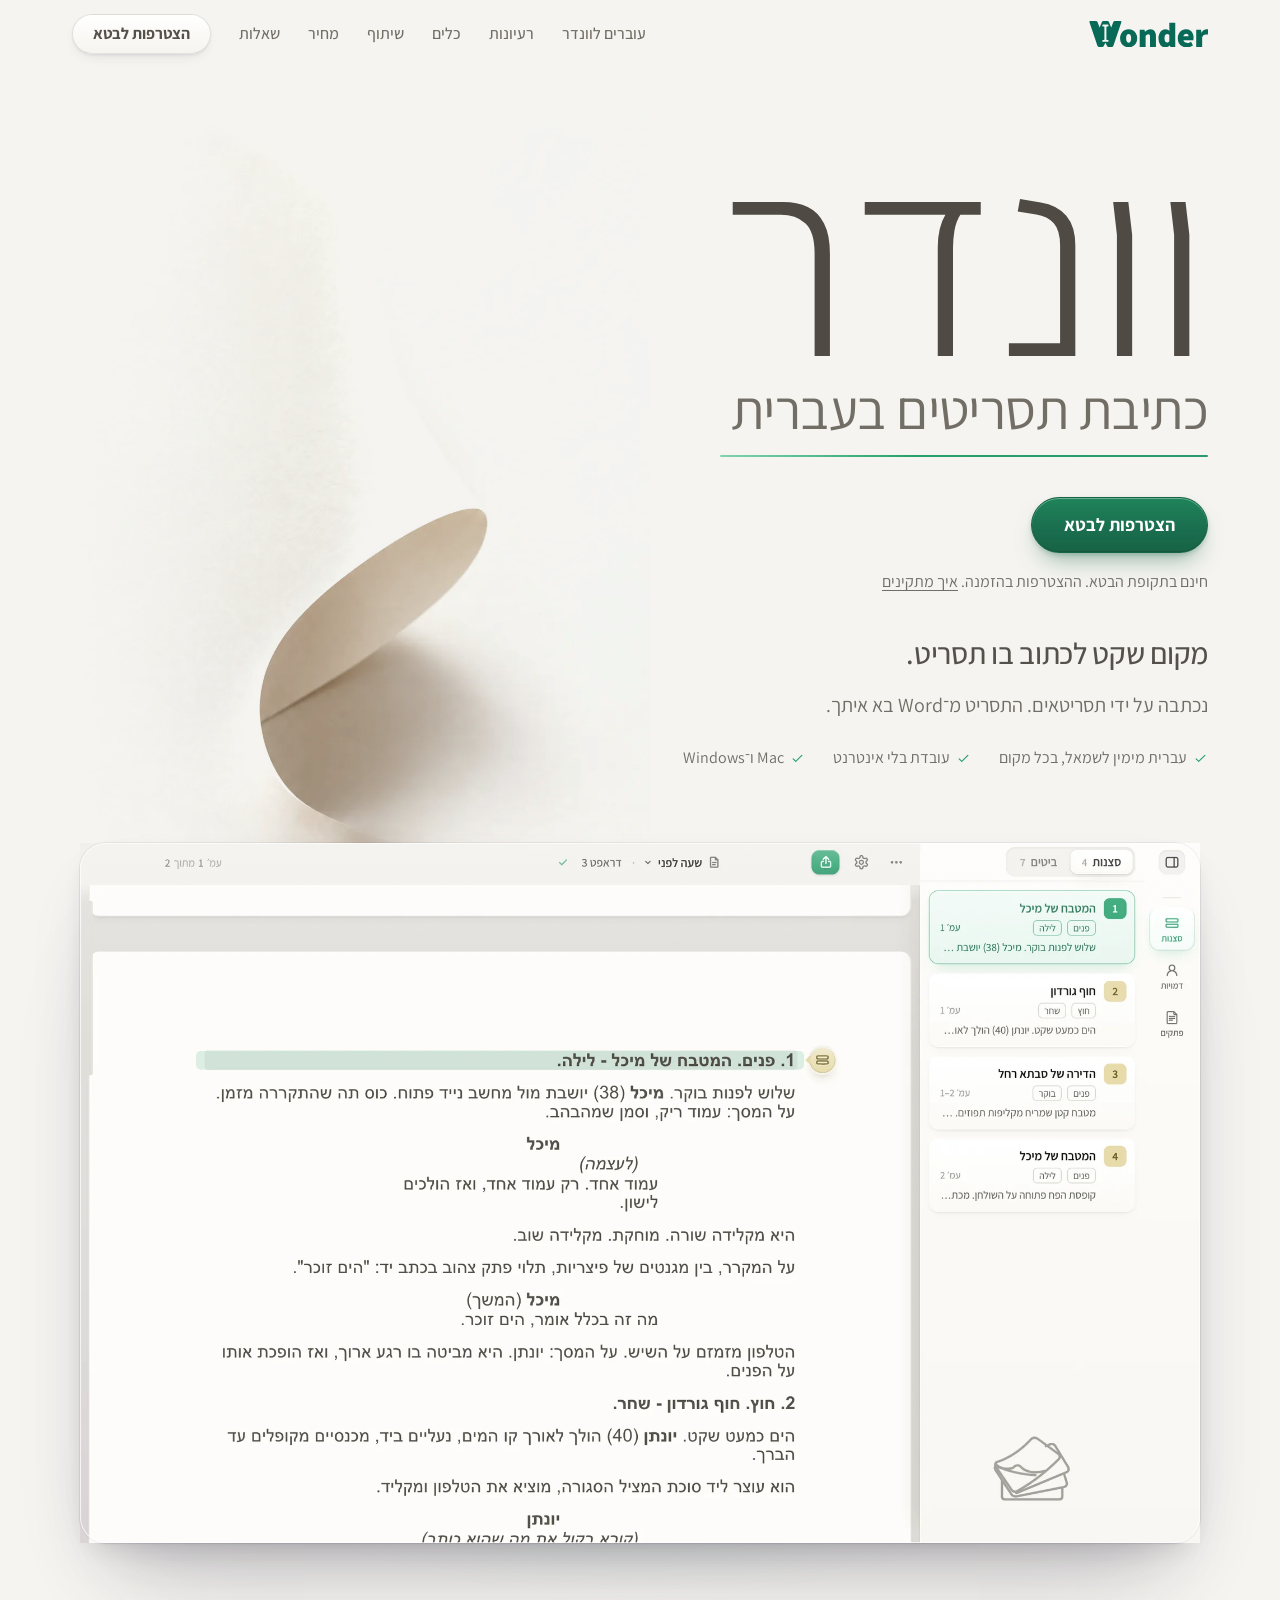
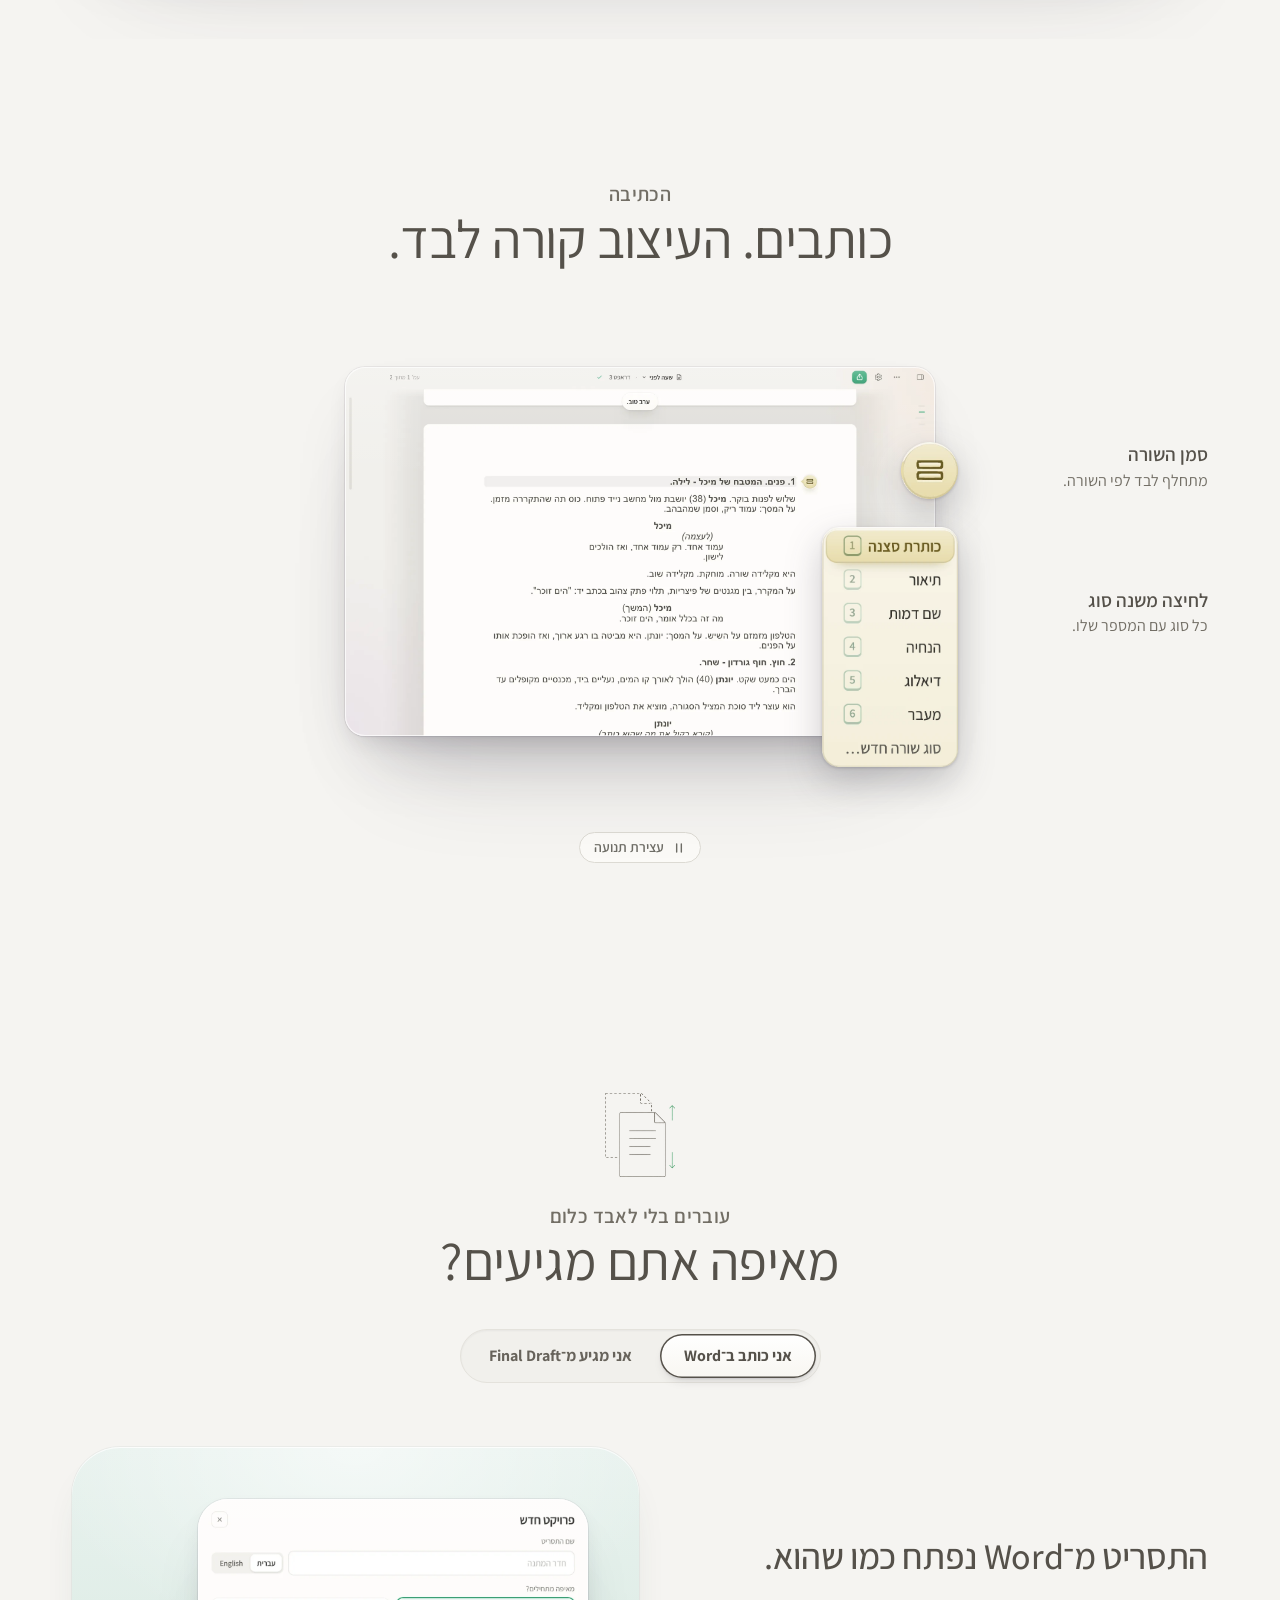
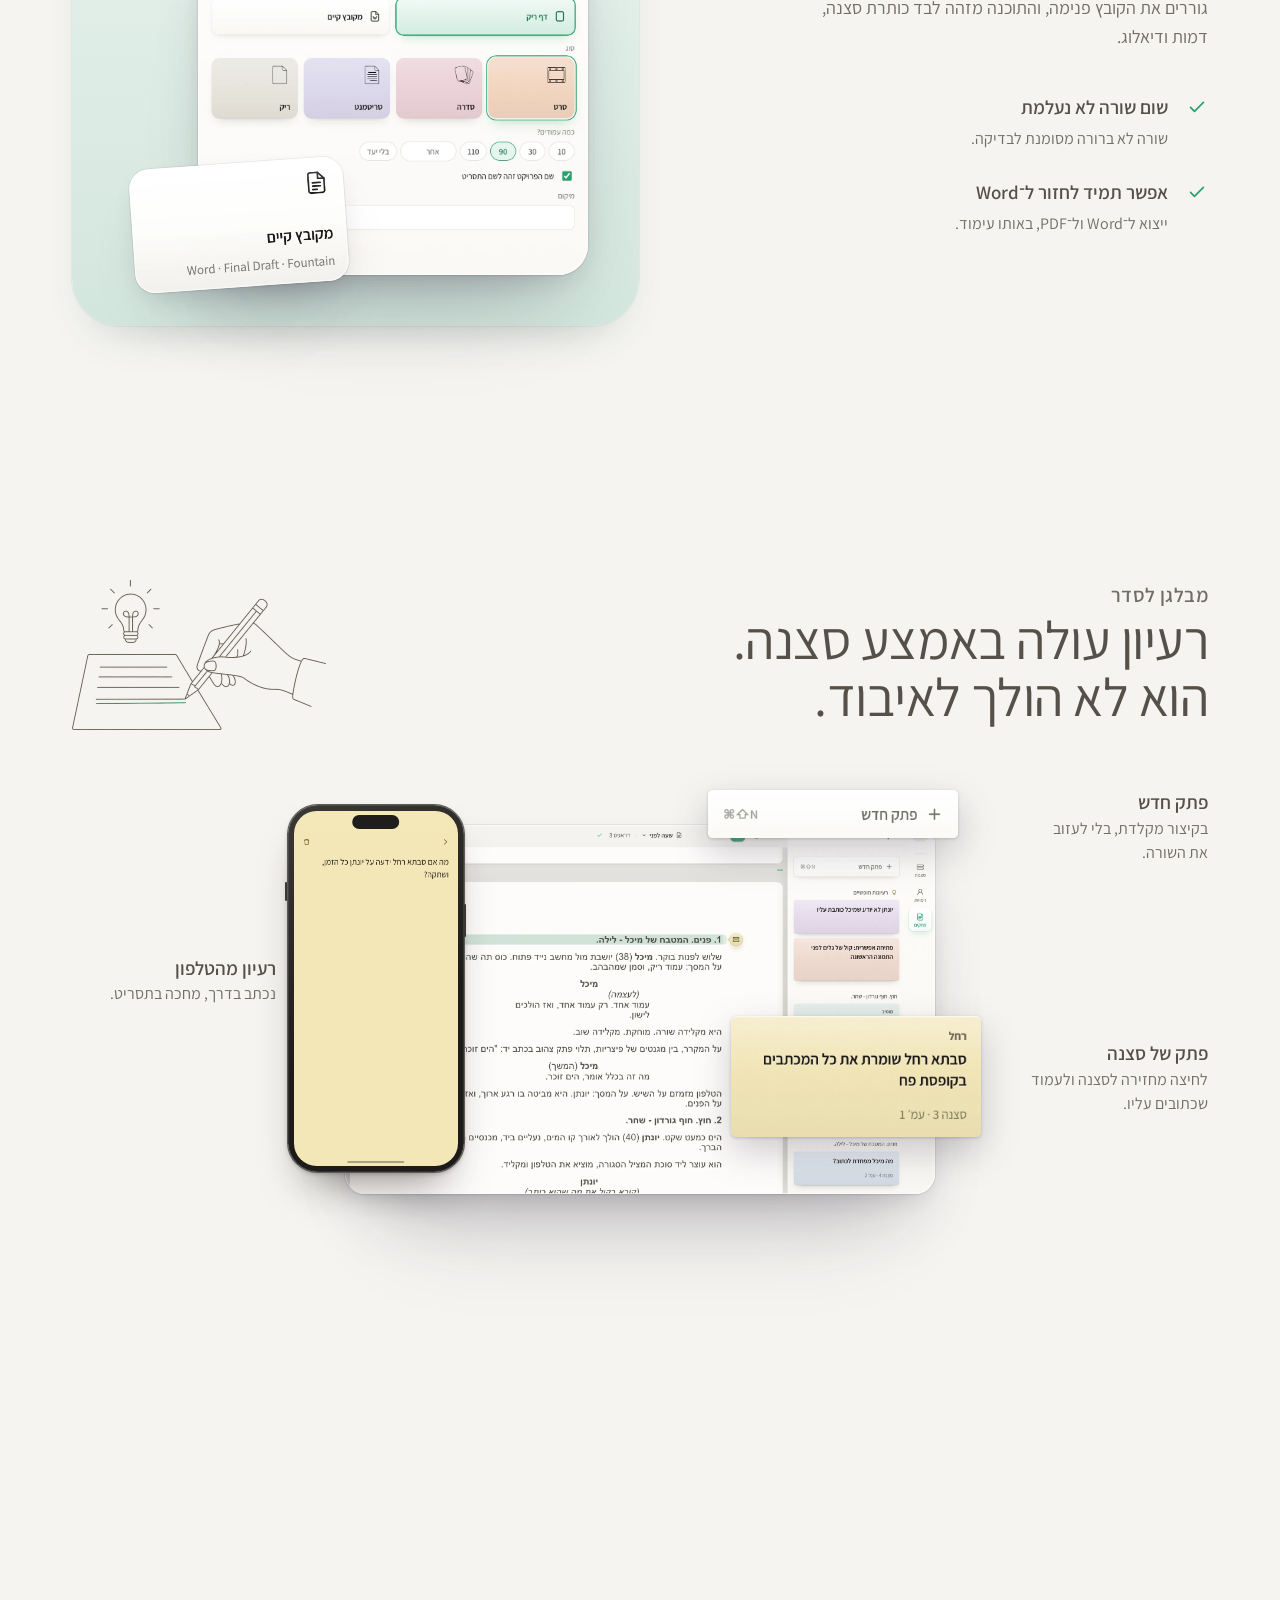
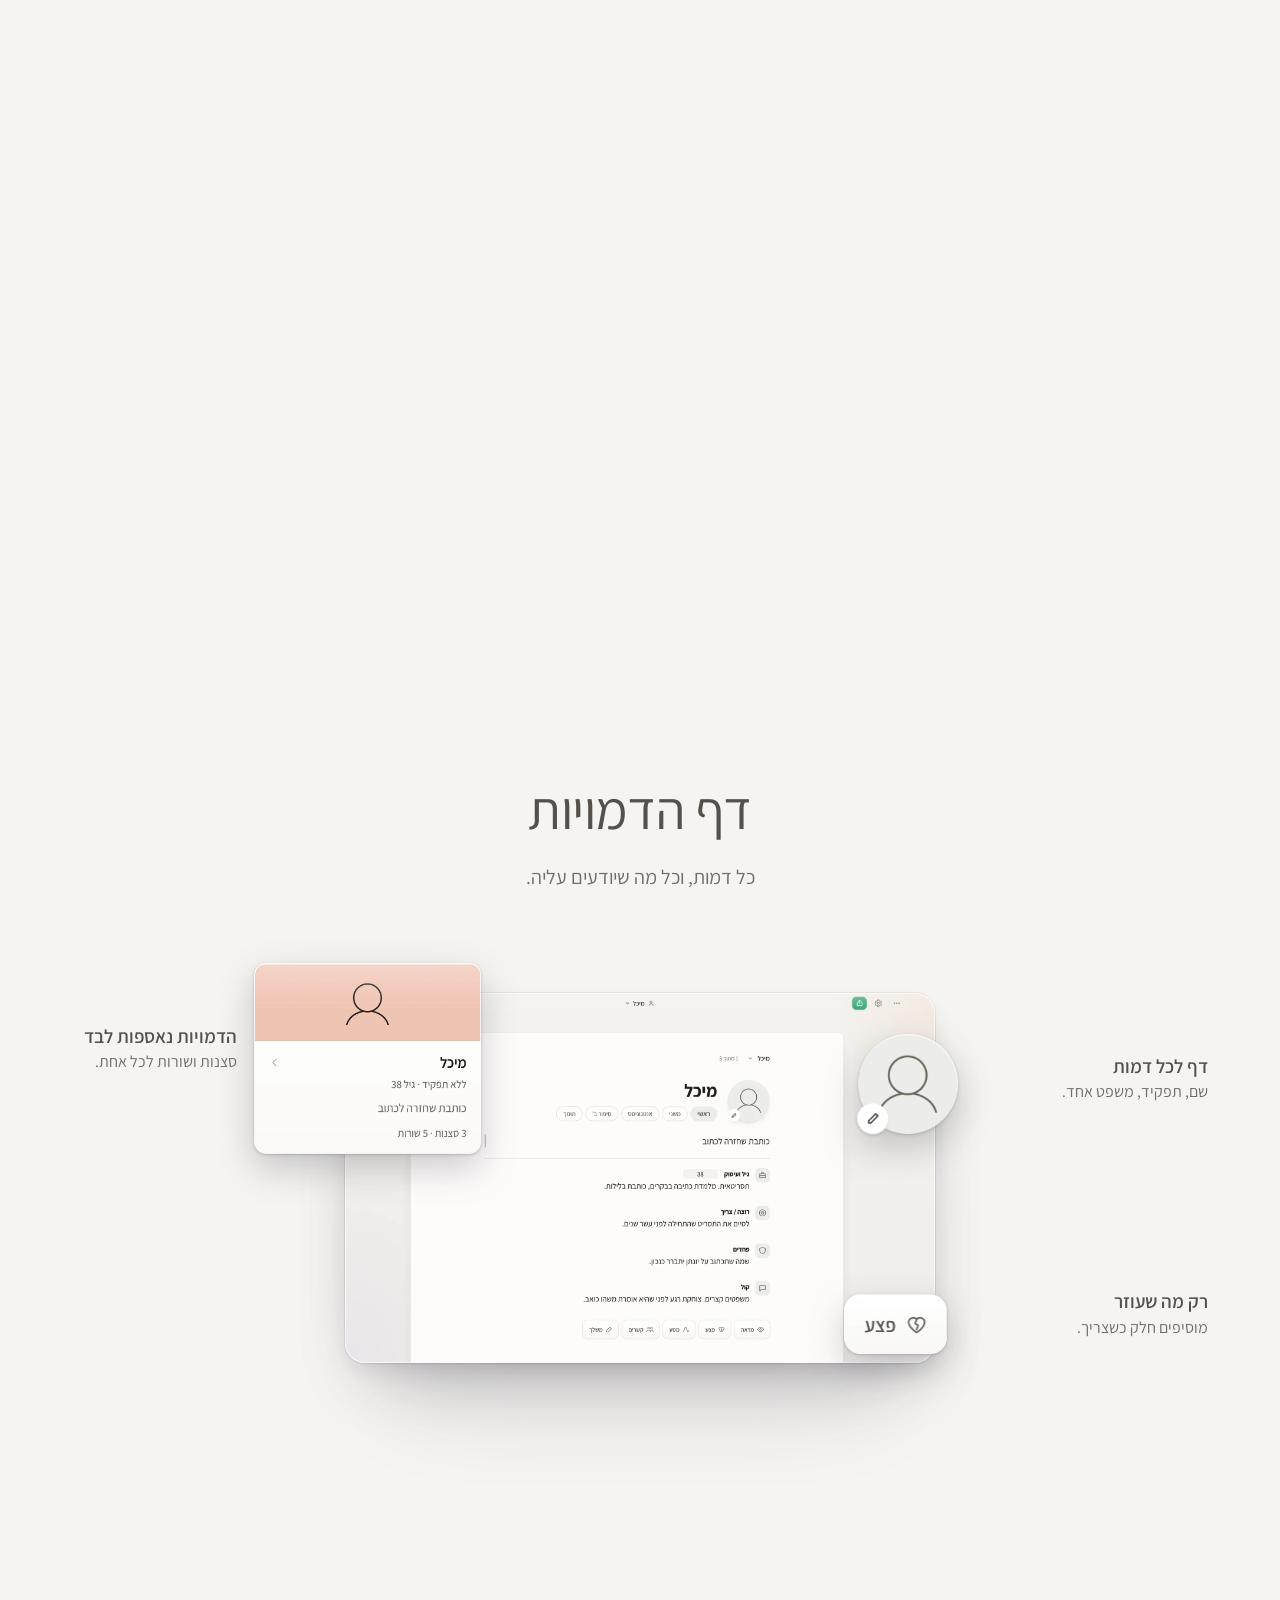
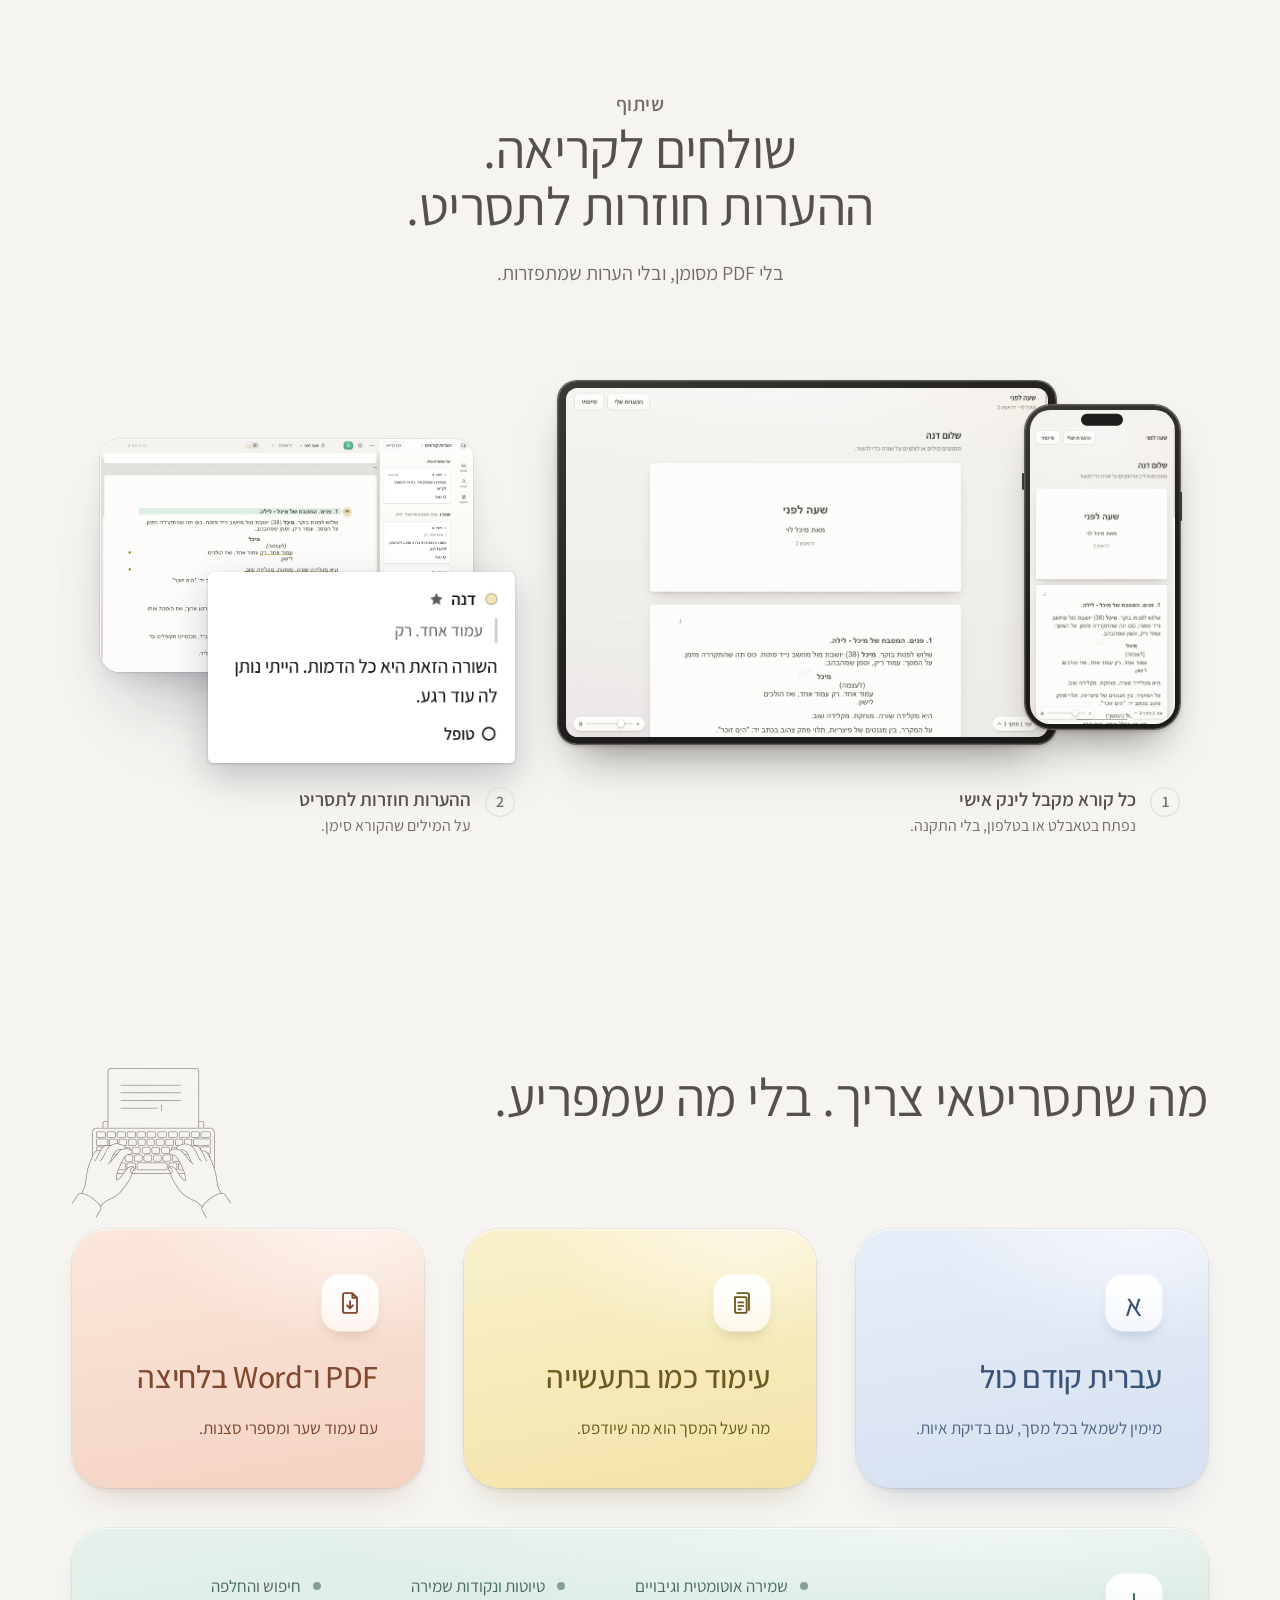
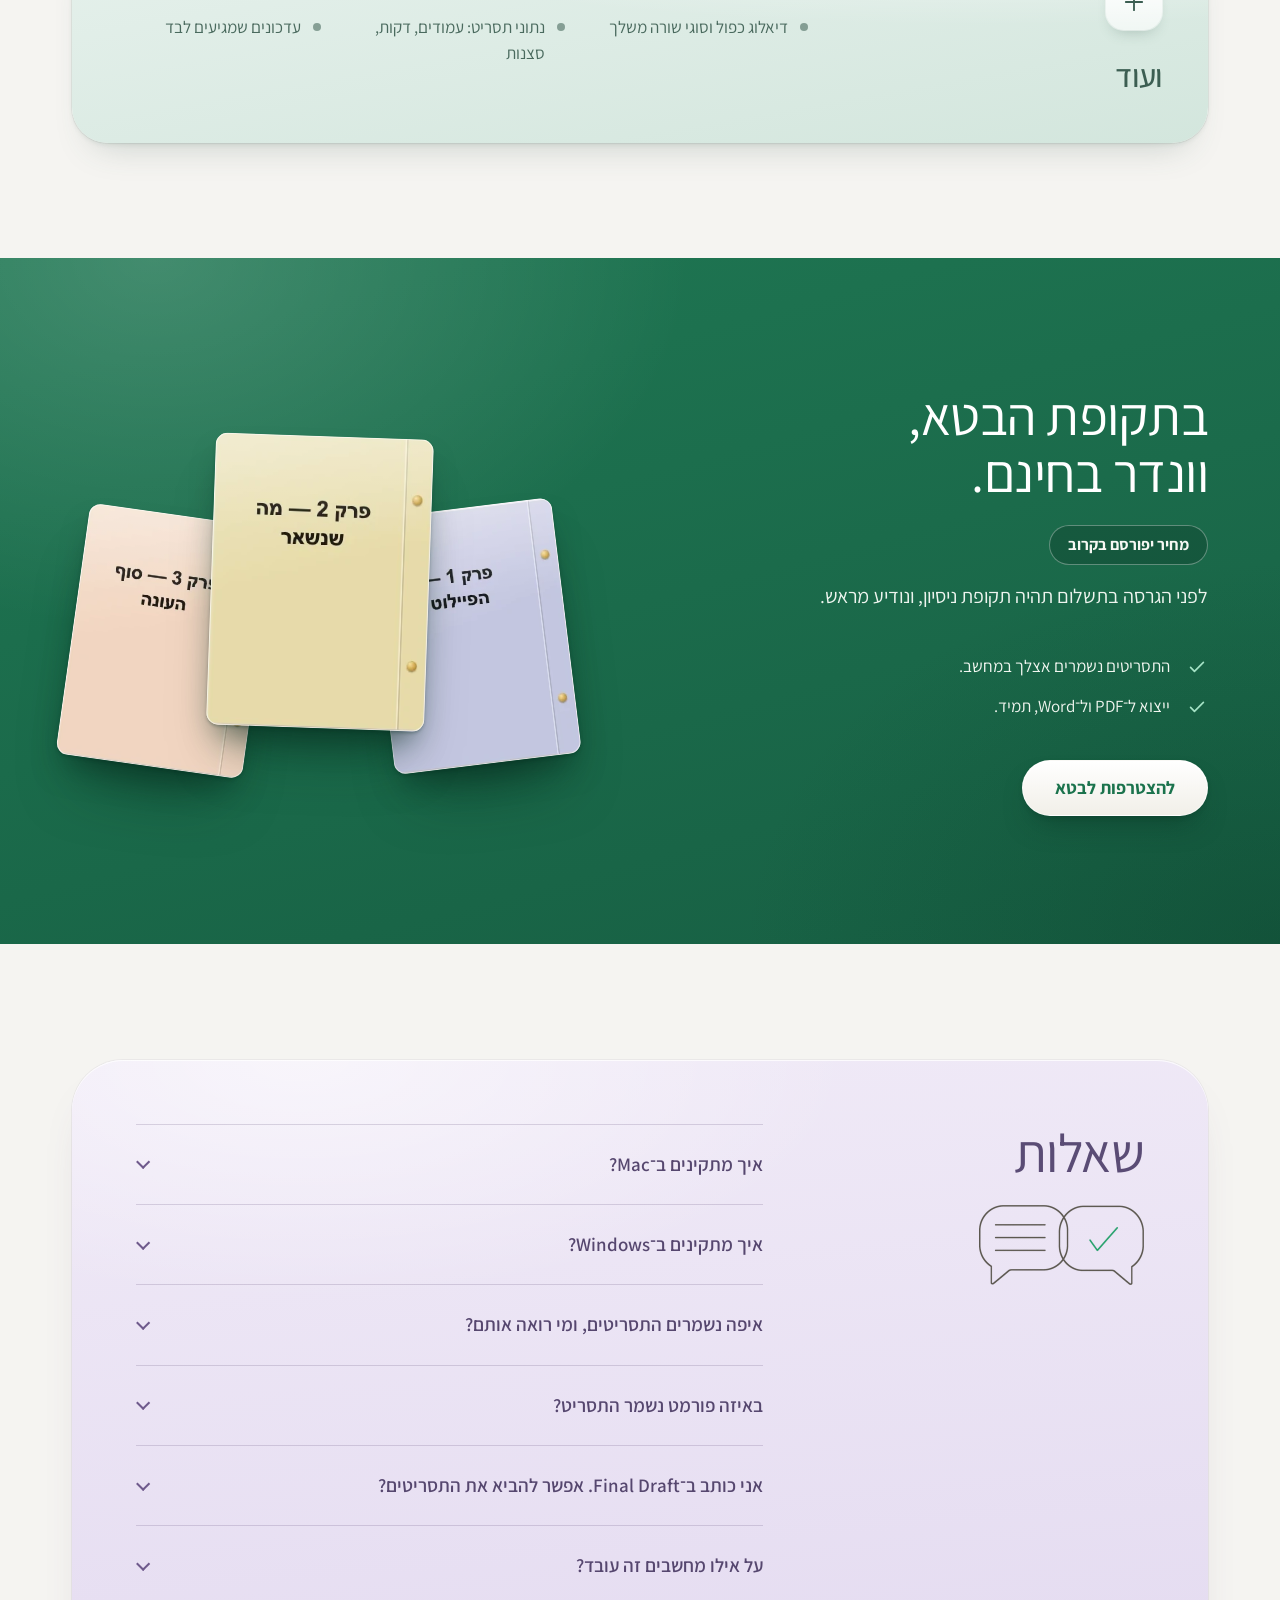
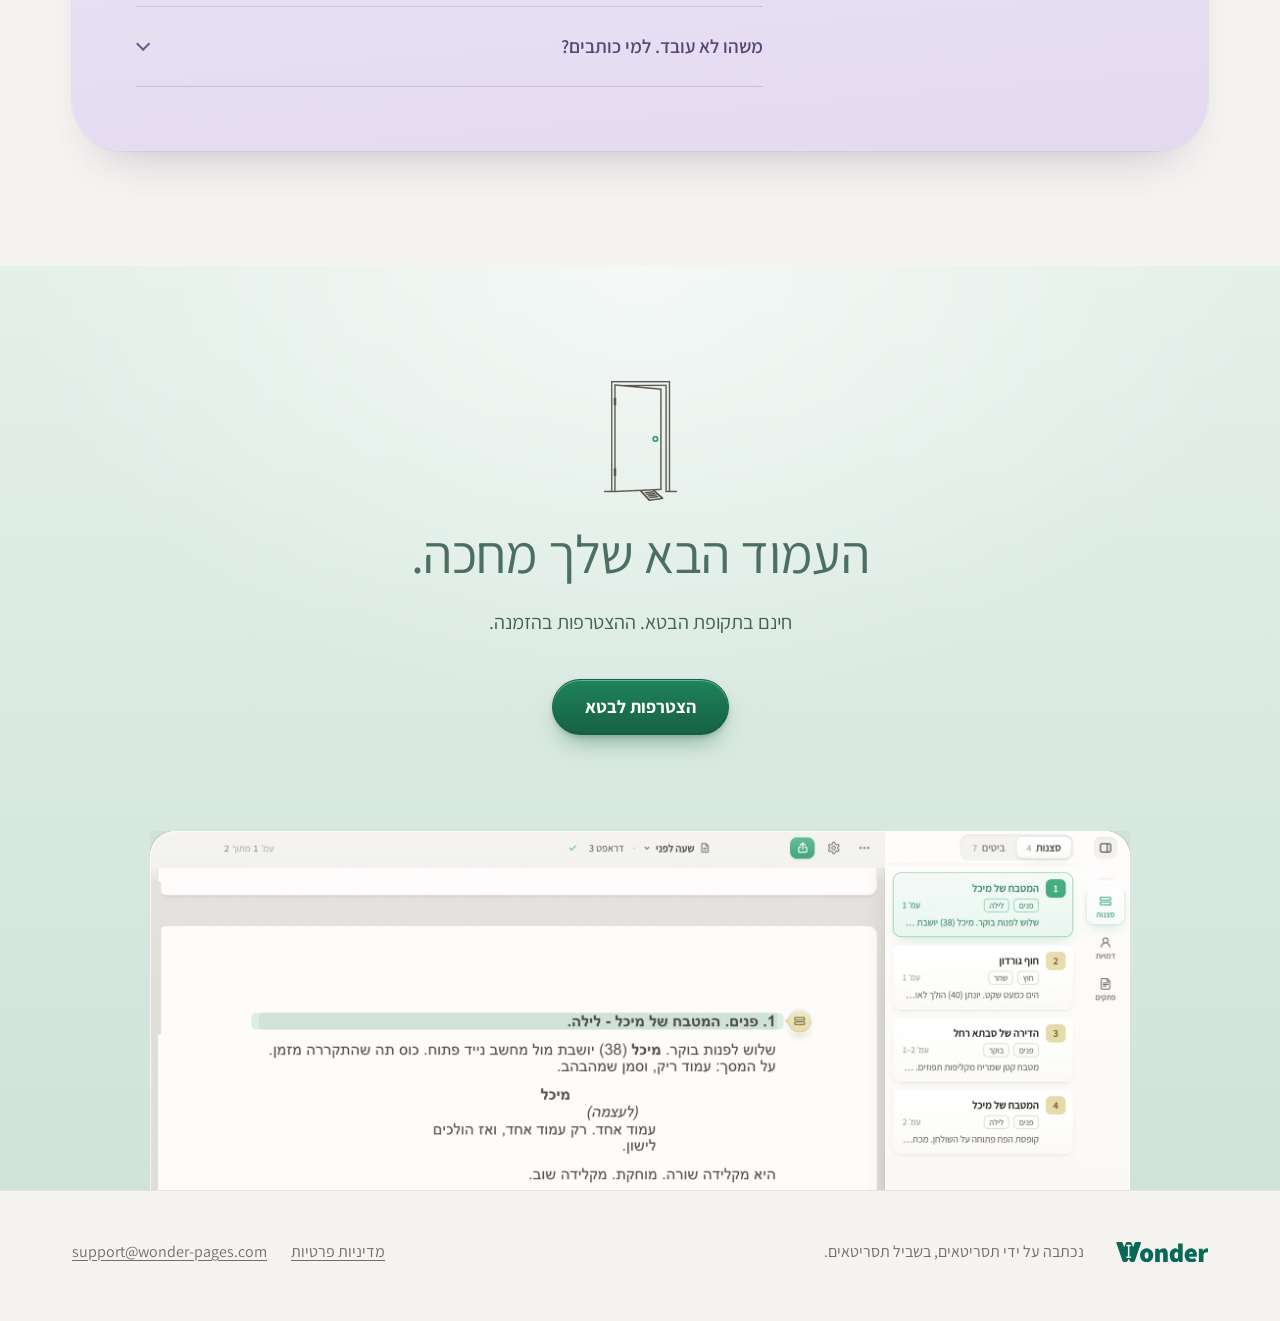
==== commit a2d69fd4: "Site from Wonder main (origin 1016): privacy names the open script's file version and language (tray" ====
--- a/index.html
+++ b/index.html
@@ -47,8 +47,7 @@
       <a href="#price">מחיר</a>
       <a href="#faq">שאלות</a>
     </nav>
-    <a class="btn" href="https://tally.so/r/LZQZQv">הצטרפות לבטא</a>
-  </div>
+    <a class="btn" href="https://tally.so/r/LZQZQv">הצטרפות לבטא</a>      </div>
 </header>
 
 <main id="main">
@@ -66,10 +65,8 @@
           <span class="rule" aria-hidden="true"></span>
         </div>
         <div class="cta-row">
-          <a class="btn btn-lg btn-primary" href="https://tally.so/r/LZQZQv">הצטרפות לבטא</a>
-        </div>
-        <p class="cta-note">חינם בתקופת הבטא. ההצטרפות בהזמנה. <a href="#faq-install">איך מתקינים</a></p>
-        <p class="say"><span class="ph">מקום שקט</span> <span class="ph">לכתוב בו תסריט.</span></p>
+          <a class="btn btn-lg btn-primary" href="https://tally.so/r/LZQZQv">הצטרפות לבטא</a>                  </div>
+        <p class="cta-note">חינם בתקופת הבטא. ההצטרפות בהזמנה. <a href="#faq-install">איך מתקינים</a></p>                <p class="say"><span class="ph">מקום שקט</span> <span class="ph">לכתוב בו תסריט.</span></p>
         <p class="lede">נכתבה על ידי תסריטאים. התסריט מ־Word בא איתך.</p>
         <ul class="by">
           <li><svg aria-hidden="true"><use href="#i-check"/></svg>עברית מימין לשמאל, בכל מקום</li>
@@ -99,7 +96,7 @@
       <div class="explode">
         <figure class="float ex-base"><img src="assets/e-editor.webp" width="2000" height="1250" loading="lazy" alt="חלון וונדר: עמוד תסריט בעברית, והסמן עומד על כותרת הסצנה הראשונה."></figure>
         <div class="ex-item">
-          <figure class="ex-part ex-cut ex-cycle" style="--x:73%;--y:27%;--w:5%;--mw:39px;--n:5;--pop:1.14;--from:0.84"><img src="assets/x-mark-0.webp" width="90" height="90" loading="lazy" alt="סמן השורה, שמתחלף לפי סוג השורה: כותרת סצנה, תיאור, שם דמות, הנחיה, דיאלוג." style="--i:0"><img src="assets/x-mark-1.webp" width="90" height="90" loading="lazy" alt="" style="--i:1"><img src="assets/x-mark-2.webp" width="90" height="90" loading="lazy" alt="" style="--i:2"><img src="assets/x-mark-3.webp" width="90" height="90" loading="lazy" alt="" style="--i:3"><img src="assets/x-mark-4.webp" width="90" height="90" loading="lazy" alt="" style="--i:4"></figure>
+          <figure class="ex-part ex-cut ex-cycle" style="--x:73%;--y:27%;--w:5%;--mw:39px;--n:5;--pop:1.14;--from:0.84"><img src="assets/x-mark-0.webp" width="90" height="90" loading="lazy" alt="סמן השורה, שמתחלף לפי סוג השורה: כותרת סצנה, פעולה, שם דמות, הנחיה, דיאלוג." style="--i:0"><img src="assets/x-mark-1.webp" width="90" height="90" loading="lazy" alt="" style="--i:1"><img src="assets/x-mark-2.webp" width="90" height="90" loading="lazy" alt="" style="--i:2"><img src="assets/x-mark-3.webp" width="90" height="90" loading="lazy" alt="" style="--i:3"><img src="assets/x-mark-4.webp" width="90" height="90" loading="lazy" alt="" style="--i:4"></figure>
           <p class="ex-label ex-right" style="--x:82%;--y:27%;--w:18%"><b>סמן השורה</b><span>מתחלף לבד לפי השורה.</span></p>
         </div>
         <div class="ex-item">
@@ -107,6 +104,11 @@
           <p class="ex-label ex-right" style="--x:82%;--y:56%;--w:18%"><b>לחיצה משנה סוג</b><span>כל סוג עם המספר שלו.</span></p>
         </div>
       </div>
+      <!-- A7 (2026-10-14): the demos above loop; one press stops every loop on the page on its first state -->
+      <div class="still-row"><button type="button" class="still-toggle" id="still-toggle" aria-pressed="false" hidden>
+        <svg viewBox="0 0 24 24" aria-hidden="true"><path d="M8 5v14M16 5v14" fill="none" stroke="currentColor" stroke-width="2.4" stroke-linecap="round"/></svg>
+        <span>עצירת תנועה</span>
+      </button></div>
     </div>
   </section>
 
@@ -123,7 +125,7 @@
         </div>
       </div>
 
-      <div class="from" id="from-word" role="tabpanel" aria-labelledby="tab-word">
+      <div class="from" id="from-word" role="tabpanel" aria-labelledby="tab-word" tabindex="0">
         <div>
           <h3><span class="ph">התסריט מ־Word</span> <span class="ph">נפתח כמו שהוא.</span></h3>
           <p>גוררים את הקובץ פנימה, והתוכנה מזהה לבד כותרת סצנה, דמות ודיאלוג.</p>
@@ -144,7 +146,7 @@
         </div>
       </div>
 
-      <div class="from" id="from-fd" role="tabpanel" aria-labelledby="tab-fd">
+      <div class="from" id="from-fd" role="tabpanel" aria-labelledby="tab-fd" tabindex="0">
         <div>
           <h3><span class="ph">הכללים של Final Draft,</span> <span class="ph">בעברית אמיתית.</span></h3>
           <ul class="points">
@@ -155,7 +157,7 @@
         </div>
         <div class="from-plain">
           <figure class="float menu-card">
-            <img src="assets/ui-page-menu.webp" width="1500" height="585" loading="lazy" alt="עמוד תסריט בעברית בוונדר, ולצדו תפריט סוגי השורות: כותרת סצנה, תיאור, שם דמות, הנחיה, דיאלוג ומעבר, כל אחד עם קיצור מקלדת.">
+            <img src="assets/ui-page-menu.webp" width="1500" height="585" loading="lazy" alt="עמוד תסריט בעברית בוונדר, ולצדו תפריט סוגי השורות: כותרת סצנה, פעולה, שם דמות, הנחיה, דיאלוג ומעבר, כל אחד עם קיצור מקלדת.">
           </figure>
         </div>
       </div>
@@ -300,7 +302,7 @@
   <section class="price-band" id="price" aria-labelledby="price-title">
     <div class="wrap">
       <div class="price-grid">
-        <div>
+                <div>
           <h2 id="price-title"><span class="ph">בתקופת הבטא,</span> <span class="ph">וונדר בחינם.</span></h2>
           <span class="tag">מחיר יפורסם בקרוב</span>
           <p>לפני הגרסה בתשלום תהיה תקופת ניסיון, ונודיע מראש.</p>
@@ -310,7 +312,7 @@
           </ul>
           <a class="btn btn-lg btn-cream" href="https://tally.so/r/LZQZQv">להצטרפות לבטא</a>
         </div>
-        <div class="books" aria-hidden="true">
+                        <div class="books" aria-hidden="true">
           <figure class="book book-1"><img src="assets/ui-book-1.webp" width="299" height="408" loading="lazy" alt=""></figure>
           <figure class="book book-2"><img src="assets/ui-book-2.webp" width="301" height="403" loading="lazy" alt=""></figure>
           <figure class="book book-3"><img src="assets/ui-book-3.webp" width="299" height="402" loading="lazy" alt=""></figure>
@@ -343,8 +345,8 @@
           <details>
             <summary>איך מתקינים ב־Windows?</summary>
             <div class="a">
-              <p>גרסת ה־Windows מגיעה דרך חנות Microsoft Store: התקנה בלחיצה אחת, כמו כל אפליקציה אחרת מהחנות.</p>
-              <p>אחרי ההרשמה מגיעים לעמוד ההורדה, ושם כפתור אחד פותח את וונדר בחנות. לוחצים על "התקנה" ופותחים אותה מתפריט התחל.</p>
+              <p>אחרי ההרשמה מגיעים לעמוד ההורדה, וקובץ ההתקנה יורד לבד. פותחים אותו, והוא מתקין את וונדר ופותח אותה. לא צריך להכיר את החנות של מיקרוסופט.</p>
+              <p>הקובץ חתום אצל מיקרוסופט, ולכן אין אזהרה. אם בכל זאת נפתחת החנות, היא כבר על הדף של וונדר: לוחצים על כפתור ההתקנה. העדכונים מגיעים אחר כך לבד.</p>
             </div>
           </details>
           <details>
@@ -389,10 +391,8 @@
     <div class="wrap">
       <img class="closing-mark ill" src="assets/art/door.webp" alt="" width="73" height="120" loading="lazy">
       <h2 id="closing-title"><span class="ph">העמוד הבא שלך</span> <span class="ph">מחכה.</span></h2>
-      <p>חינם בתקופת הבטא. ההצטרפות בהזמנה.</p>
-      <div class="cta-row">
-        <a class="btn btn-lg btn-primary" href="https://tally.so/r/LZQZQv">הצטרפות לבטא</a>
-      </div>
+      <p>חינם בתקופת הבטא. ההצטרפות בהזמנה.</p>            <div class="cta-row">
+        <a class="btn btn-lg btn-primary" href="https://tally.so/r/LZQZQv">הצטרפות לבטא</a>              </div>
       <div class="peek peek-clip" aria-hidden="true">
         <figure class="float">
           <img src="assets/ui-editor.webp" width="2000" height="1250" loading="lazy" alt="">
@@ -438,11 +438,29 @@
       // RTL: ArrowLeft moves to the next tab, ArrowRight to the previous one.
       var d = e.key === 'ArrowLeft' ? 1 : e.key === 'ArrowRight' ? -1 : 0;
       if (d) { e.preventDefault(); select(tabs[(i + d + tabs.length) % tabs.length], true); }
+      // Home / End: the first and the last tab (A19).
+      if (e.key === 'Home' || e.key === 'End') { e.preventDefault(); select(tabs[e.key === 'Home' ? 0 : tabs.length - 1], true); }
     });
   });
   select(tabs[0]);
 
   var calm = window.matchMedia && window.matchMedia('(prefers-reduced-motion: reduce)').matches;
+
+  // A7: the loops stop for whoever asks, and stay stopped on this browser (nothing to stop under reduced motion).
+  var still = document.getElementById('still-toggle');
+  if (still && !calm) {
+    var setStill = function (on) {
+      document.documentElement.classList.toggle('still', on);
+      still.setAttribute('aria-pressed', on ? 'true' : 'false');
+      still.querySelector('span').textContent = on ? 'הפעלת תנועה' : 'עצירת תנועה';
+      try { localStorage.setItem('wonder.still', on ? '1' : ''); } catch (e) {}
+    };
+    var was = false;
+    try { was = localStorage.getItem('wonder.still') === '1'; } catch (e) {}
+    still.hidden = false;
+    setStill(was);
+    still.addEventListener('click', function () { setStill(!document.documentElement.classList.contains('still')); });
+  }
 
   // Light entrances: things settle into place as they scroll into view. Without JS, or with
   // reduced motion, nothing is hidden and nothing moves.
--- a/assets/site.css
+++ b/assets/site.css
@@ -72,7 +72,9 @@
 a { color: var(--accent-ink); text-underline-offset: 3px; text-decoration-thickness: 1px; }
 a:hover { color: var(--ink-head); }
 
-:focus-visible { outline: 2px solid var(--accent); outline-offset: 3px; border-radius: 6px; }
+/* the ring in the accent's ink: 5.3:1 on the ground, 4.3:1 on lilac and mint; white on the green band (A13, 2026-10-14) */
+:focus-visible { outline: 2px solid var(--accent-ink); outline-offset: 3px; border-radius: 6px; }
+.price-band :focus-visible { outline-color: #fff; }
 
 .ltr { direction: ltr; unicode-bidi: isolate; display: inline-block; }
 
@@ -128,7 +130,8 @@
 .btn-lg { height: 56px; padding: 0 32px; font-size: 18px; }
 .btn-primary {
   border-color: #176346;
-  background: linear-gradient(180deg, #2A9A6C 0%, #1F8459 52%, #1A7050 100%);
+  /* white text at least 4.66:1 at the gradient's lightest point (A10, 2026-10-14) */
+  background: linear-gradient(180deg, #1F8459 0%, #1A7050 52%, #176346 100%);
   color: #fff;
   box-shadow:
     0 1px 0 rgba(255, 255, 255, .35) inset,
@@ -312,14 +315,15 @@
 .switch button {
   appearance: none; border: 0; cursor: pointer;
   height: 44px; padding: 0 24px; border-radius: 999px;
-  background: transparent; color: var(--ink);
+  background: transparent; color: #67635B; /* 5.2:1 on the sunk ground (A9) */
   font: 700 16px/1 var(--ui-font);
   transition: background-color .15s ease, color .15s ease, box-shadow .15s ease;
 }
 .switch button:hover { color: var(--ink-head); }
 .switch button[aria-selected="true"] {
   background: linear-gradient(180deg, #FFFFFF, #F8F6F1); color: var(--ink-head);
-  box-shadow: 0 1px 0 #fff inset, 0 1px 2px rgba(48, 44, 60, .10), 0 6px 12px -6px rgba(48, 44, 60, .22);
+  /* the chosen tab is told by an ink outline too, not by its white ground alone (A14) */
+  box-shadow: inset 0 0 0 1.5px var(--ink-head), 0 1px 2px rgba(48, 44, 60, .10), 0 6px 12px -6px rgba(48, 44, 60, .22);
 }
 
 .from { display: grid; gap: var(--s5); align-items: center; margin-top: var(--s5); }
@@ -527,8 +531,8 @@
 .tile h3 { color: var(--t-head); font-size: clamp(24px, 2.6vw, 32px); font-weight: 500; letter-spacing: -.01em; }
 .tile p { margin: var(--s2) 0 0; font-size: 17px; line-height: 1.6; color: var(--t-body); max-width: 28em; text-wrap: pretty; }
 .tile-blue   { --t-bg: linear-gradient(170deg, #E8EEF8 0%, #D6E0F0 100%); --t-head: #3A5377; --t-body: #4E6486; --t-edge: rgba(58, 83, 119, .08); --t-shadow: rgba(58, 83, 119, .10); --t-shadow-deep: rgba(58, 83, 119, .30); }
-.tile-yellow { --t-bg: linear-gradient(170deg, #FAF1CD 0%, #F2E4A8 100%); --t-head: #6E5A1E; --t-body: #7A6628; --t-edge: rgba(110, 90, 30, .09); --t-shadow: rgba(110, 90, 30, .10); --t-shadow-deep: rgba(110, 90, 30, .30); }
-.tile-peach  { --t-bg: linear-gradient(170deg, #FBE7DB 0%, #F3D3C2 100%); --t-head: #80492F; --t-body: #8C573C; --t-edge: rgba(128, 73, 47, .08); --t-shadow: rgba(128, 73, 47, .10); --t-shadow-deep: rgba(128, 73, 47, .28); }
+.tile-yellow { --t-bg: linear-gradient(170deg, #FAF1CD 0%, #F2E4A8 100%); --t-head: #6E5A1E; --t-body: #6E5A1E; --t-edge: rgba(110, 90, 30, .09); --t-shadow: rgba(110, 90, 30, .10); --t-shadow-deep: rgba(110, 90, 30, .30); }
+.tile-peach  { --t-bg: linear-gradient(170deg, #FBE7DB 0%, #F3D3C2 100%); --t-head: #80492F; --t-body: #7A4630; --t-edge: rgba(128, 73, 47, .08); --t-shadow: rgba(128, 73, 47, .10); --t-shadow-deep: rgba(128, 73, 47, .28); }
 .tile-violet { --t-bg: linear-gradient(170deg, #EEE7F6 0%, #DFD3EE 100%); --t-head: #5B4776; --t-body: #6A5686; --t-edge: rgba(91, 71, 118, .08); --t-shadow: rgba(91, 71, 118, .10); --t-shadow-deep: rgba(91, 71, 118, .30); }
 .tile-mint   { --t-bg: linear-gradient(170deg, #E6F1EC 0%, #D3E6DD 100%); --t-head: #3C5E52; --t-body: #4A6A5E; --t-edge: rgba(60, 94, 82, .08); --t-shadow: rgba(60, 94, 82, .10); --t-shadow-deep: rgba(60, 94, 82, .28); }
 @media (min-width: 720px) { .tile-wide { grid-column: 1 / -1; display: grid; grid-template-columns: 1fr 2.2fr; gap: var(--s4); align-items: start; } }
@@ -557,7 +561,7 @@
 .price-band .tag {
   display: inline-block; margin-top: var(--s3); padding: 6px 18px;
   border-radius: 999px; font-size: 16px; font-weight: 700; color: #F6F8F3;
-  background: rgba(255, 255, 255, .14); border: 1px solid rgba(255, 255, 255, .32);
+  background: rgba(0, 0, 0, .16); border: 1px solid rgba(255, 255, 255, .32); /* 6.6:1 (A8) */
 }
 .price-band p { margin: var(--s2) 0 0; max-width: 30em; font-size: clamp(17px, 1.6vw, 20px); line-height: 1.55; color: #EEF5EF; }
 .price-band ul { margin: var(--s4) 0 0; padding: 0; list-style: none; display: grid; gap: 12px; max-width: 28em; }
@@ -610,7 +614,7 @@
   transition: transform .2s ease;
 }
 .faq details[open] summary::after { transform: rotate(-135deg) translateY(-3px); }
-.faq .a { padding: 0 0 var(--s3); color: #6B5E86; font-size: 16px; }
+.faq .a { padding: 0 0 var(--s3); color: #5F5279; font-size: 16px; } /* 5.2:1 on the lower lilac (A11) */
 .faq .a p { margin: 0 0 12px; }
 .faq .a ol { margin: 0 0 12px; padding-inline-start: 22px; }
 .faq .a li { margin-bottom: 6px; }
@@ -643,7 +647,7 @@
   .faq-head .ill { display: none; }
 }
 .closing h2 { margin-inline: auto; color: #4C6F63; }
-.closing p { margin: var(--s3) auto 0; color: #4A6A5E; font-size: clamp(17px, 1.6vw, 20px); }
+.closing p { margin: var(--s3) auto 0; color: #42614F; font-size: clamp(17px, 1.6vw, 20px); }
 .closing .cta-row { margin-top: var(--s4); }
 .peek { margin: var(--s6) auto 0; width: min(100%, 980px); }
 .peek .float { --fr: clamp(14px, 2vw, 26px); border-bottom-left-radius: 0; border-bottom-right-radius: 0; box-shadow: 0 2px 4px rgba(30, 70, 56, .10), 0 -10px 40px -16px rgba(30, 70, 56, .22), 0 30px 60px -20px rgba(30, 70, 56, .35); }
@@ -683,6 +687,15 @@
 .start { padding-bottom: clamp(56px, 8vw, 96px); }
 .start .hero h1, .start h1 { max-width: 18ch; font-size: clamp(34px, 6vw, 56px); }
 .start-steps { margin: 20px auto 0; max-width: 34em; font-size: 16px; line-height: 1.6; color: var(--ink-faint); text-wrap: pretty; }
+/* The split download button on the start page: one pill, Mac on one half, Windows on the other. */
+.btn-split { display: inline-flex; height: 56px; border-radius: 999px; overflow: hidden;
+  border: 1px solid rgba(70, 66, 58, .14); background: linear-gradient(180deg, #FFFFFF, #F6F4EF);
+  box-shadow: 0 1px 0 rgba(255, 255, 255, .9) inset, 0 1px 2px rgba(48, 44, 60, .08), 0 6px 14px -8px rgba(48, 44, 60, .22); }
+.btn-split a { display: inline-flex; align-items: center; gap: 10px; padding: 0 28px; color: var(--ink-head);
+  font: 700 18px/1 var(--ui-font); text-decoration: none; transition: background-color .15s ease, color .15s ease; }
+.btn-split a + a { border-inline-start: 1px solid rgba(70, 66, 58, .14); }
+.btn-split a:hover { color: var(--ink-hero); background: rgba(48, 44, 60, .04); }
+.btn-split svg { width: 20px; height: 20px; flex: none; }
 .start-alt { margin-top: clamp(40px, 6vw, 64px); padding-top: 32px; border-top: 1px solid var(--line); }
 .start-alt > p:first-child { margin: 0; font-size: 16px; color: var(--ink-faint); }
 
@@ -718,3 +731,92 @@
   .faq summary::after { transition: transform .25s ease; }
   .switch button { transition: background-color .2s ease, color .2s ease, box-shadow .2s ease; }
 }
+
+/* ---------- "עצירת תנועה" (A7, 2026-10-14): the looping demos and the drifting paper stop on their first state ---------- */
+.still-toggle {
+  display: inline-flex; align-items: center; gap: 8px; margin: var(--s3) auto 0;
+  padding: 6px 14px; border: 1px solid var(--line-strong); border-radius: 999px;
+  background: var(--surface); color: var(--ink-faint); font: 600 14px/1.2 var(--ui-font); cursor: pointer;
+}
+.still-toggle:hover { color: var(--ink-head); }
+.still-toggle svg { width: 14px; height: 14px; }
+.still-row { display: flex; justify-content: center; }
+html.still .ex-cycle img, html.still .paper img { animation: none !important; }
+html.still .ex-cycle img:not(:first-child) { opacity: 0; }
+
+/* ---------- the buy page (N91 d; held back from the public site until the paid release) ---------- */
+.buy-hero { padding-bottom: clamp(48px, 7vw, 96px); }
+.buy-hero h1 { max-width: 16ch; }
+.buy-grid { display: grid; gap: var(--s4); margin-top: clamp(40px, 6vw, 72px); text-align: start; align-items: start; }
+@media (min-width: 900px) { .buy-grid { grid-template-columns: 1fr 1.1fr; gap: var(--s5); } }
+.buy-card {
+  position: relative; padding: clamp(28px, 4vw, 44px); border-radius: var(--r-sheet);
+  background: linear-gradient(175deg, #FFFFFF 0%, #FBFAF6 100%);
+  box-shadow: 0 1px 0 rgba(255, 255, 255, .9) inset, 0 0 0 1px rgba(48, 44, 60, .06), var(--float);
+}
+.buy-price { display: flex; align-items: baseline; gap: 14px; }
+.buy-amount { color: var(--ink-hero); font-size: clamp(56px, 8vw, 84px); font-weight: 300; line-height: 1; letter-spacing: -.02em; }
+.buy-once {
+  padding: 4px 12px; border-radius: 999px; font-size: 15px; font-weight: 700;
+  color: var(--accent-ink); background: var(--accent-soft);
+}
+.buy-other { margin: 12px 0 0; font-size: 15px; color: var(--ink-faint); }
+.buy-list { margin: var(--s3) 0 0; padding: 0; list-style: none; display: grid; gap: 12px; }
+.buy-list li { display: grid; grid-template-columns: 26px 1fr; gap: 10px; font-size: 17px; color: var(--ink-mid); }
+.buy-list svg { width: 22px; height: 22px; margin-top: 3px; fill: none; stroke: var(--accent-ink); stroke-width: 1.8; stroke-linecap: round; stroke-linejoin: round; }
+.buy-go { width: 100%; margin-top: var(--s4); }
+.buy-go:disabled { opacity: .55; cursor: default; transform: none; }
+.buy-closed { margin: 12px 0 0; font-size: 15px; color: var(--ink-faint); text-align: center; }
+.buy-student { margin: var(--s3) 0 0; padding-top: var(--s2); border-top: 1px solid var(--line); font-size: 15px; color: var(--ink); }
+.buy-pay, .buy-thanks { padding-block: 0; } /* inner sections: not the page's section rhythm */
+.buy-pay h2 { font-size: 26px; font-weight: 600; color: var(--ink-head); margin: 0; }
+.buy-pay > p { margin: 10px 0 0; font-size: 16px; color: var(--ink); max-width: 34em; }
+.checkout-frame { margin-top: var(--s3); min-height: 0; border-radius: var(--r-xl); }
+.checkout-frame.is-open { min-height: 450px; padding: 8px; background: var(--surface-white); box-shadow: 0 0 0 1px var(--line); }
+.buy-steps { margin-top: var(--s4); padding: var(--s3); border-radius: var(--r-xl); background: var(--ground-sunk); }
+.buy-steps h3 { margin: 0 0 8px; font-size: 17px; color: var(--ink-head); }
+.buy-steps ol { margin: 0; padding-inline-start: 22px; font-size: 16px; color: var(--ink); }
+.buy-steps li + li { margin-top: 4px; }
+.buy-thanks { margin-top: var(--s5); padding: var(--s4); border-radius: var(--r-sheet); text-align: center; background: linear-gradient(180deg, #E4F0EA 0%, #D6E8DF 100%); }
+.buy-thanks .ill { height: 72px; width: auto; margin: 0 auto var(--s2); }
+.buy-thanks h2 { margin: 0; color: #3C5E52; font-size: clamp(26px, 3.4vw, 34px); }
+.buy-thanks p { margin: 12px auto 0; max-width: 34em; color: #42614F; }
+.buy-faq { padding: 0 0 var(--section); }
+.buy-faq h2 { font-size: clamp(26px, 3.4vw, 34px); color: var(--ink-head); margin: 0 0 var(--s2); }
+.buy-faq .faq .a { color: var(--ink); }
+.buy-faq .faq summary { color: var(--ink-head); }
+.buy-faq .faq, .buy-faq .faq details { border-color: var(--line); }
+
+/* ---------- "מה השתנה" (N105; generated by scripts/site-changes.mjs) ---------- */
+.changes { max-width: 820px; margin: 0 auto; padding: 56px var(--gutter) 96px; }
+.ch-head { text-align: center; }
+.ch-head .ill { height: 72px; width: auto; margin: 0 auto var(--s2); }
+.ch-head h1 { margin: 0; color: var(--ink-head); font-size: clamp(36px, 5.5vw, 56px); font-weight: 400; letter-spacing: -.01em; line-height: 1.1; }
+.ch-head .lede { margin: 16px auto 0; max-width: 34em; font-size: 18px; color: var(--ink); text-wrap: pretty; }
+.ch-nav { display: flex; flex-wrap: wrap; justify-content: center; gap: 8px; margin-top: var(--s3); }
+.ch-nav a {
+  padding: 4px 12px; border-radius: 999px; font-size: 15px; text-decoration: none;
+  color: var(--ink-mid); background: var(--surface); box-shadow: 0 0 0 1px var(--line);
+}
+.ch-nav a:hover { color: var(--accent-ink); box-shadow: 0 0 0 1px var(--accent-ink); }
+.ch-version {
+  margin-top: var(--s4); padding: clamp(22px, 3.5vw, 36px); border-radius: var(--r-sheet);
+  background: linear-gradient(175deg, #FFFFFF 0%, #FBFAF6 100%);
+  box-shadow: 0 1px 0 rgba(255, 255, 255, .9) inset, 0 0 0 1px rgba(48, 44, 60, .06), 0 18px 36px -24px rgba(48, 44, 60, .28);
+  scroll-margin-top: 88px;
+}
+.ch-version header { display: flex; flex-wrap: wrap; align-items: baseline; gap: 6px 14px; }
+.ch-version h2 { margin: 0; font-size: 26px; font-weight: 600; color: var(--ink-head); }
+.ch-version time { font-size: 15px; color: var(--ink-faint); }
+.ch-latest { padding: 2px 10px; border-radius: 999px; font-size: 13px; font-weight: 700; color: var(--accent-ink); background: var(--accent-soft); }
+.ch-version ul { margin: var(--s2) 0 0; padding: 0; list-style: none; }
+.ch-version li { display: grid; grid-template-columns: 64px 1fr; gap: 12px; padding: 12px 0; border-top: 1px solid var(--line); font-size: 16.5px; line-height: 1.65; color: var(--ink-mid); }
+.ch-version li:first-child { border-top: 0; }
+.ch-kind {
+  align-self: start; justify-self: start; margin-top: 2px; padding: 1px 9px; border-radius: 999px;
+  font-size: 13px; font-weight: 700; white-space: nowrap; color: var(--ink-mid); background: var(--ground-sunk);
+}
+/* told apart by the word itself; the new things also carry the accent and a hairline, never colour alone */
+.ch-new .ch-kind { color: var(--accent-ink); background: var(--accent-soft); box-shadow: inset 0 0 0 1px rgba(27, 115, 77, .35); }
+.ch-other { grid-template-columns: 1fr; }
+@media (max-width: 520px) { .ch-version li { grid-template-columns: 1fr; gap: 4px; } }
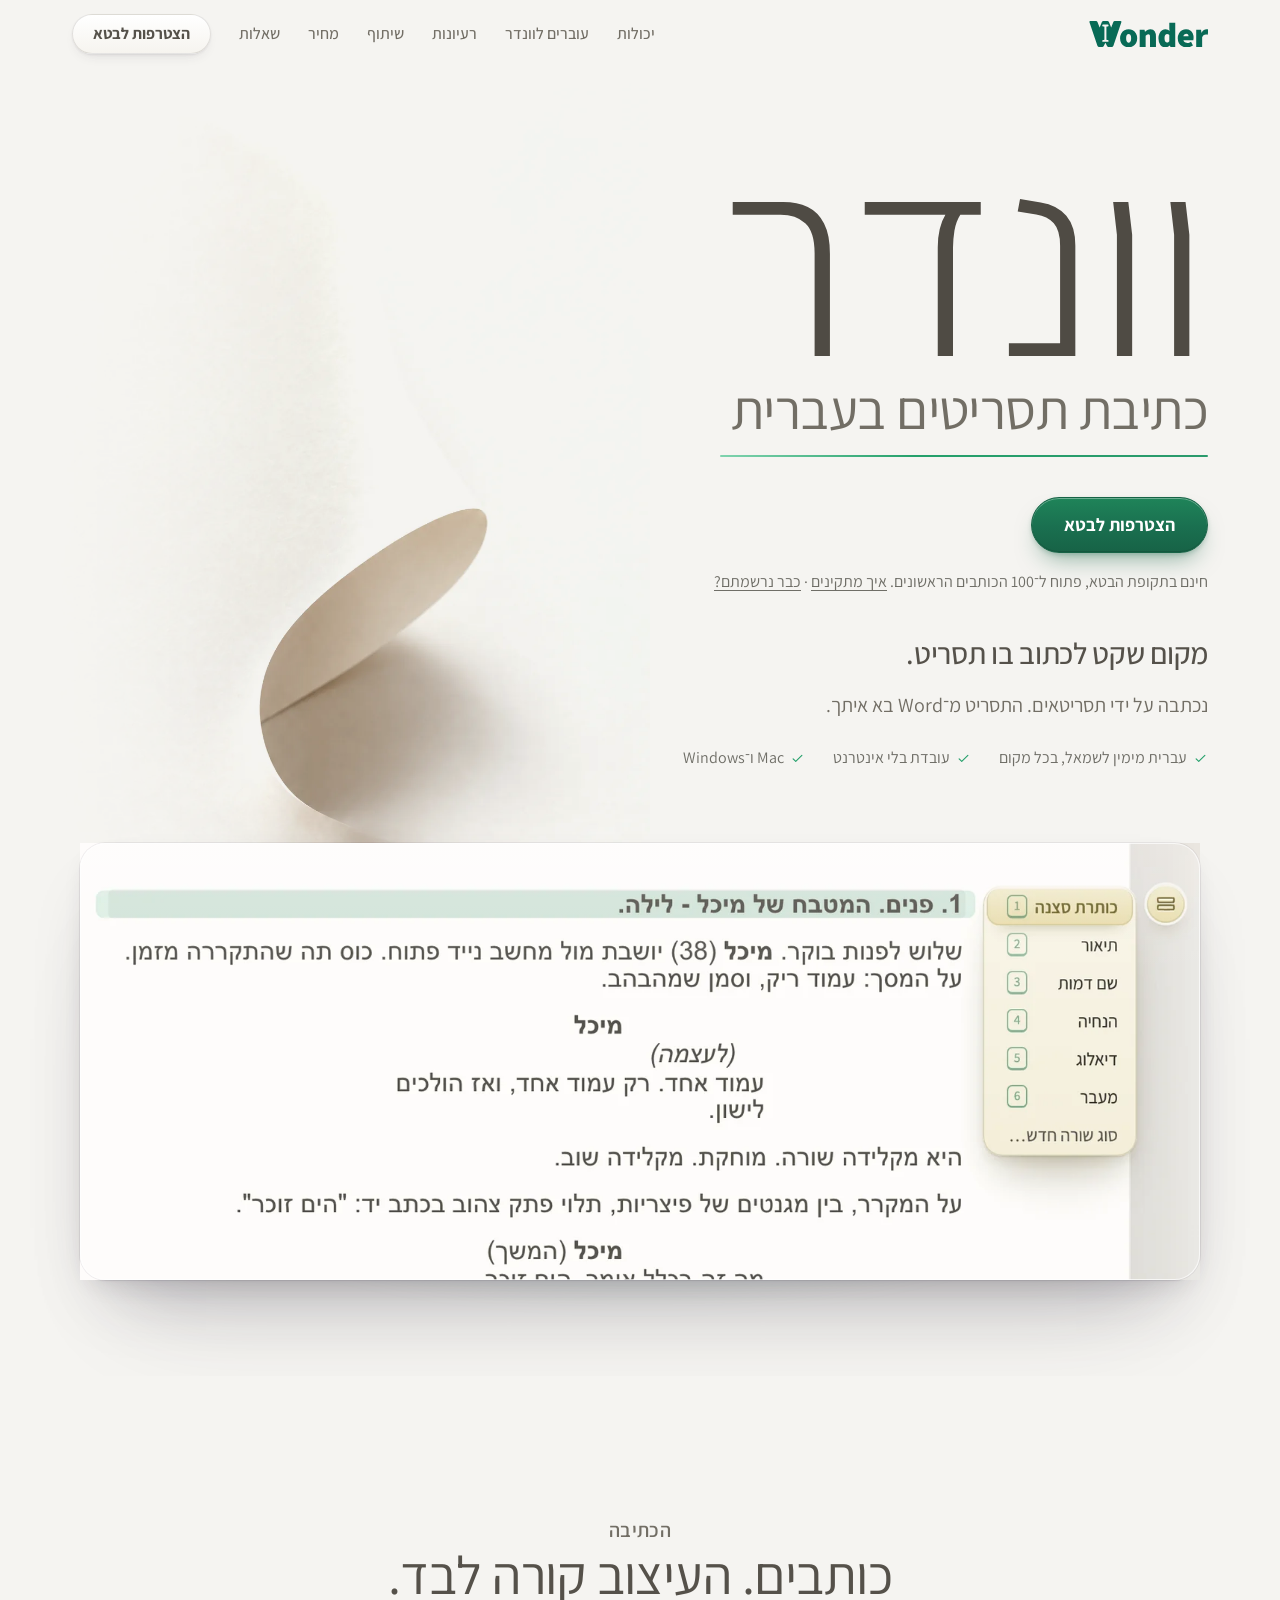
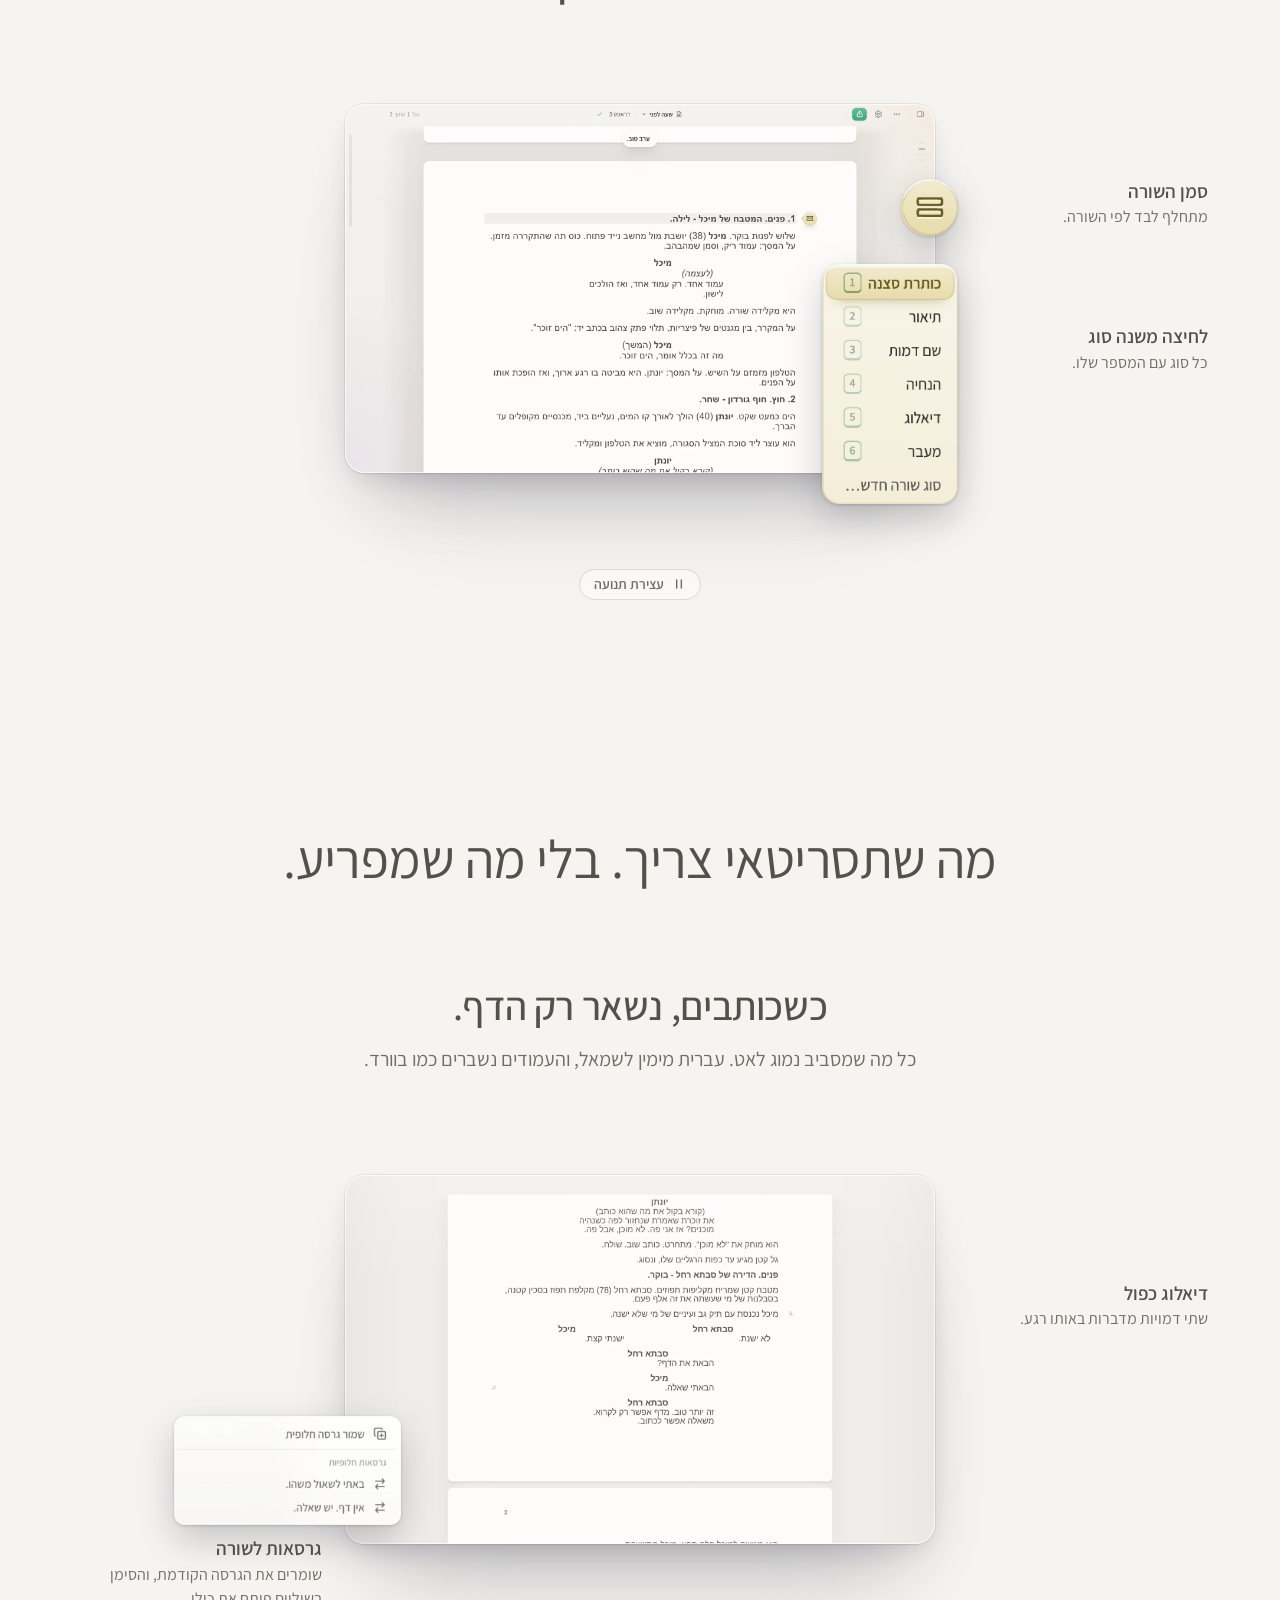
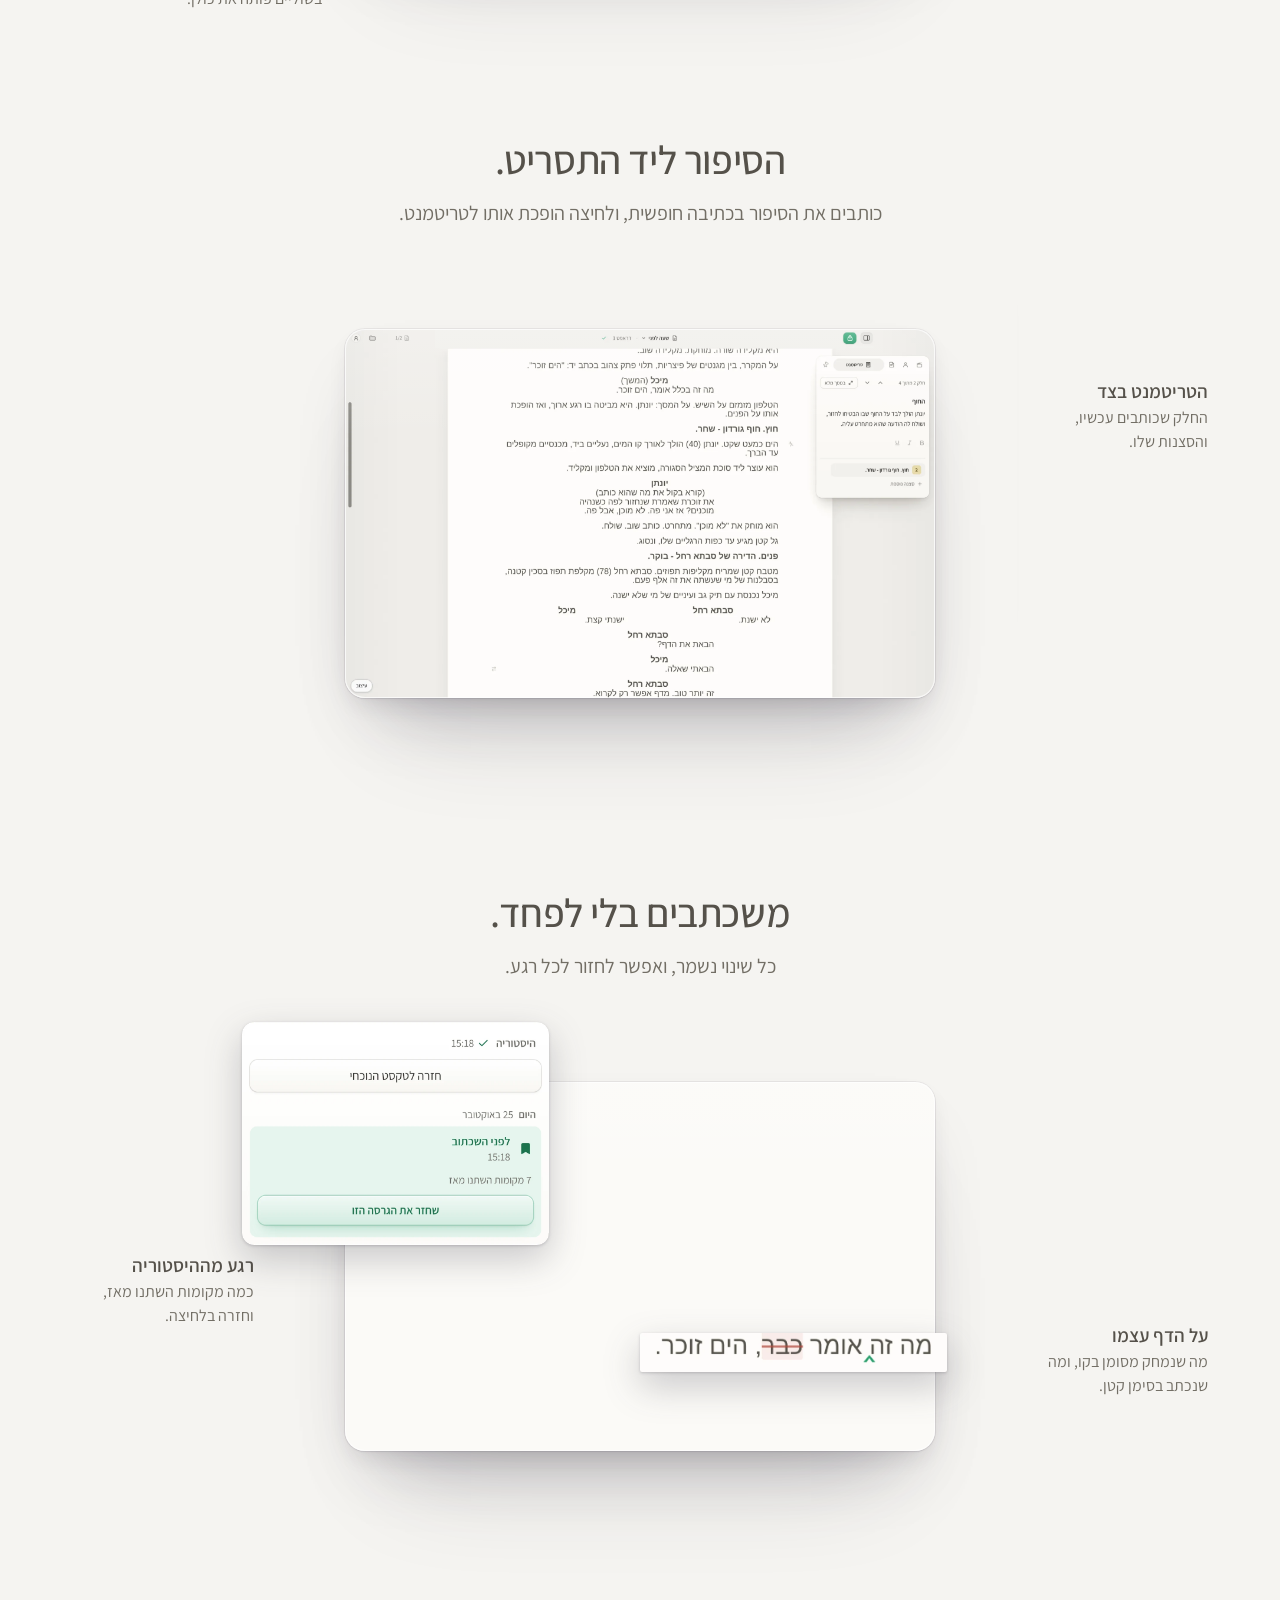
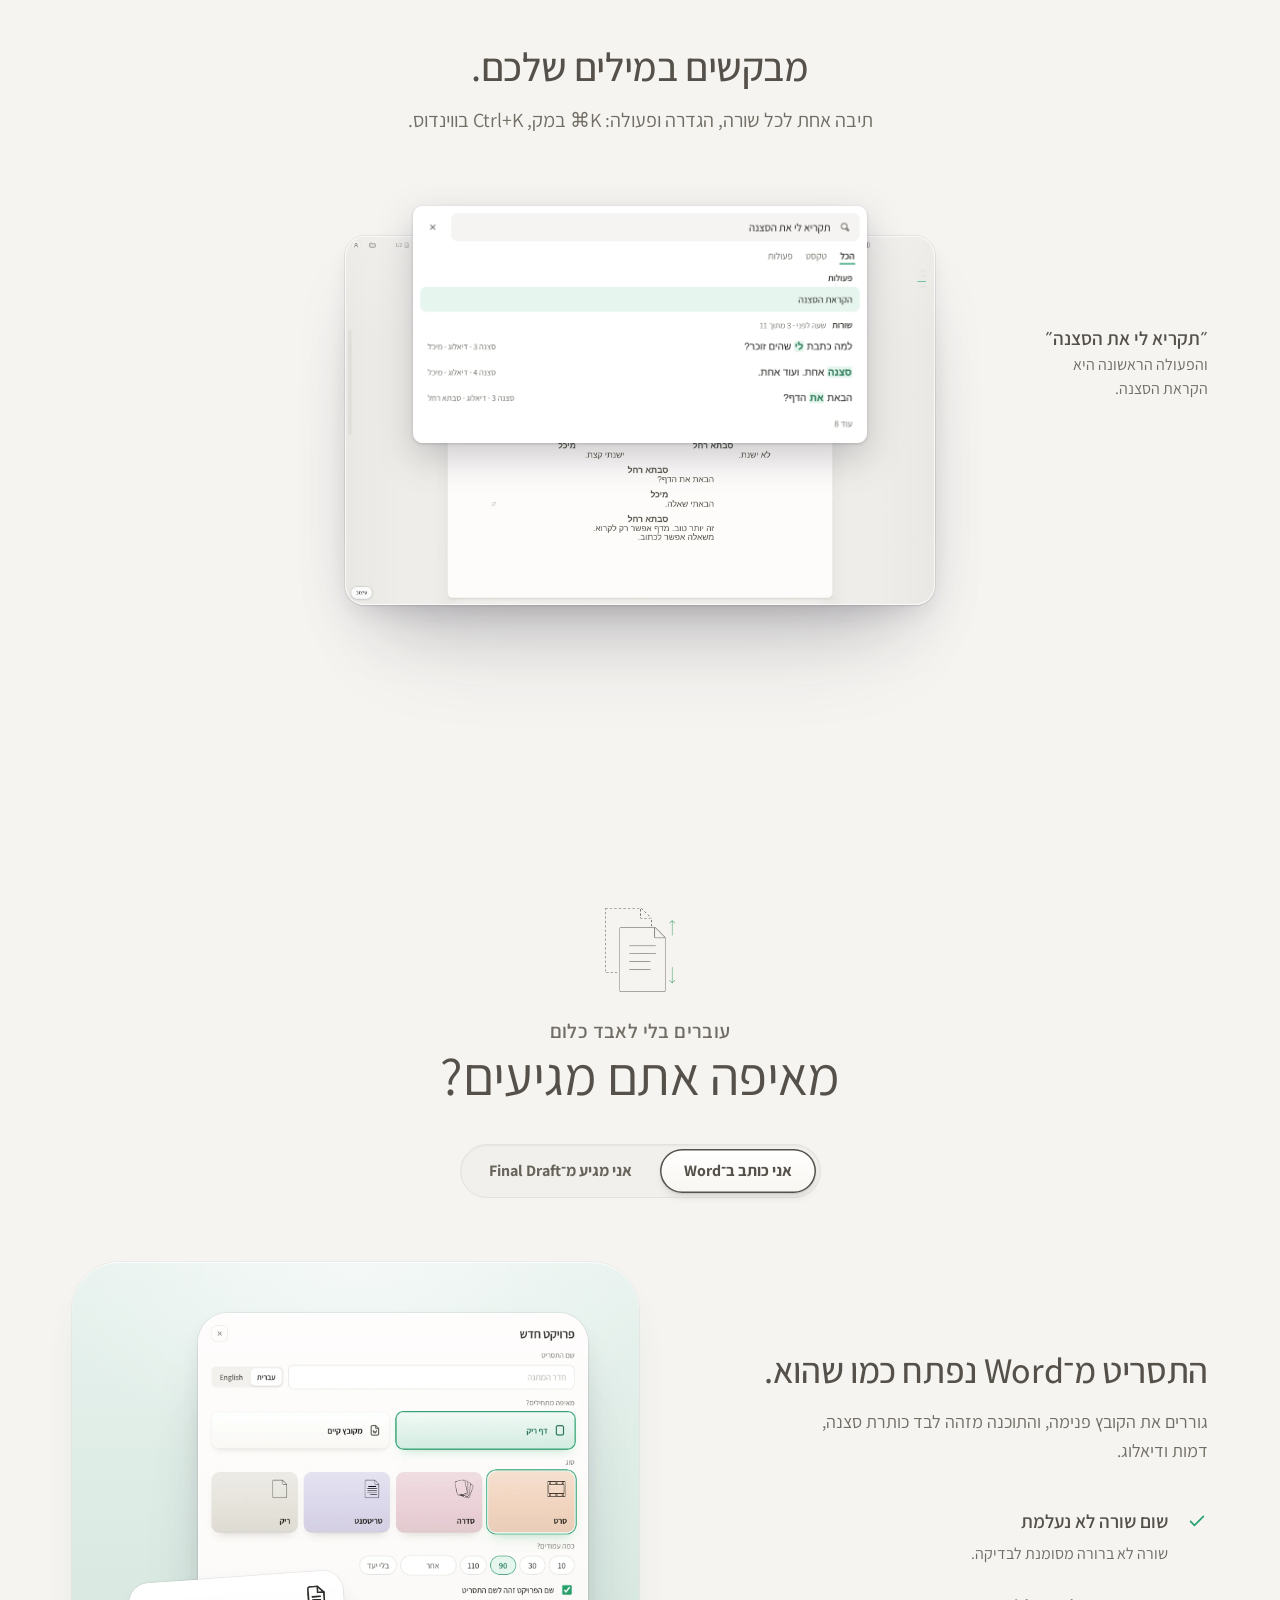
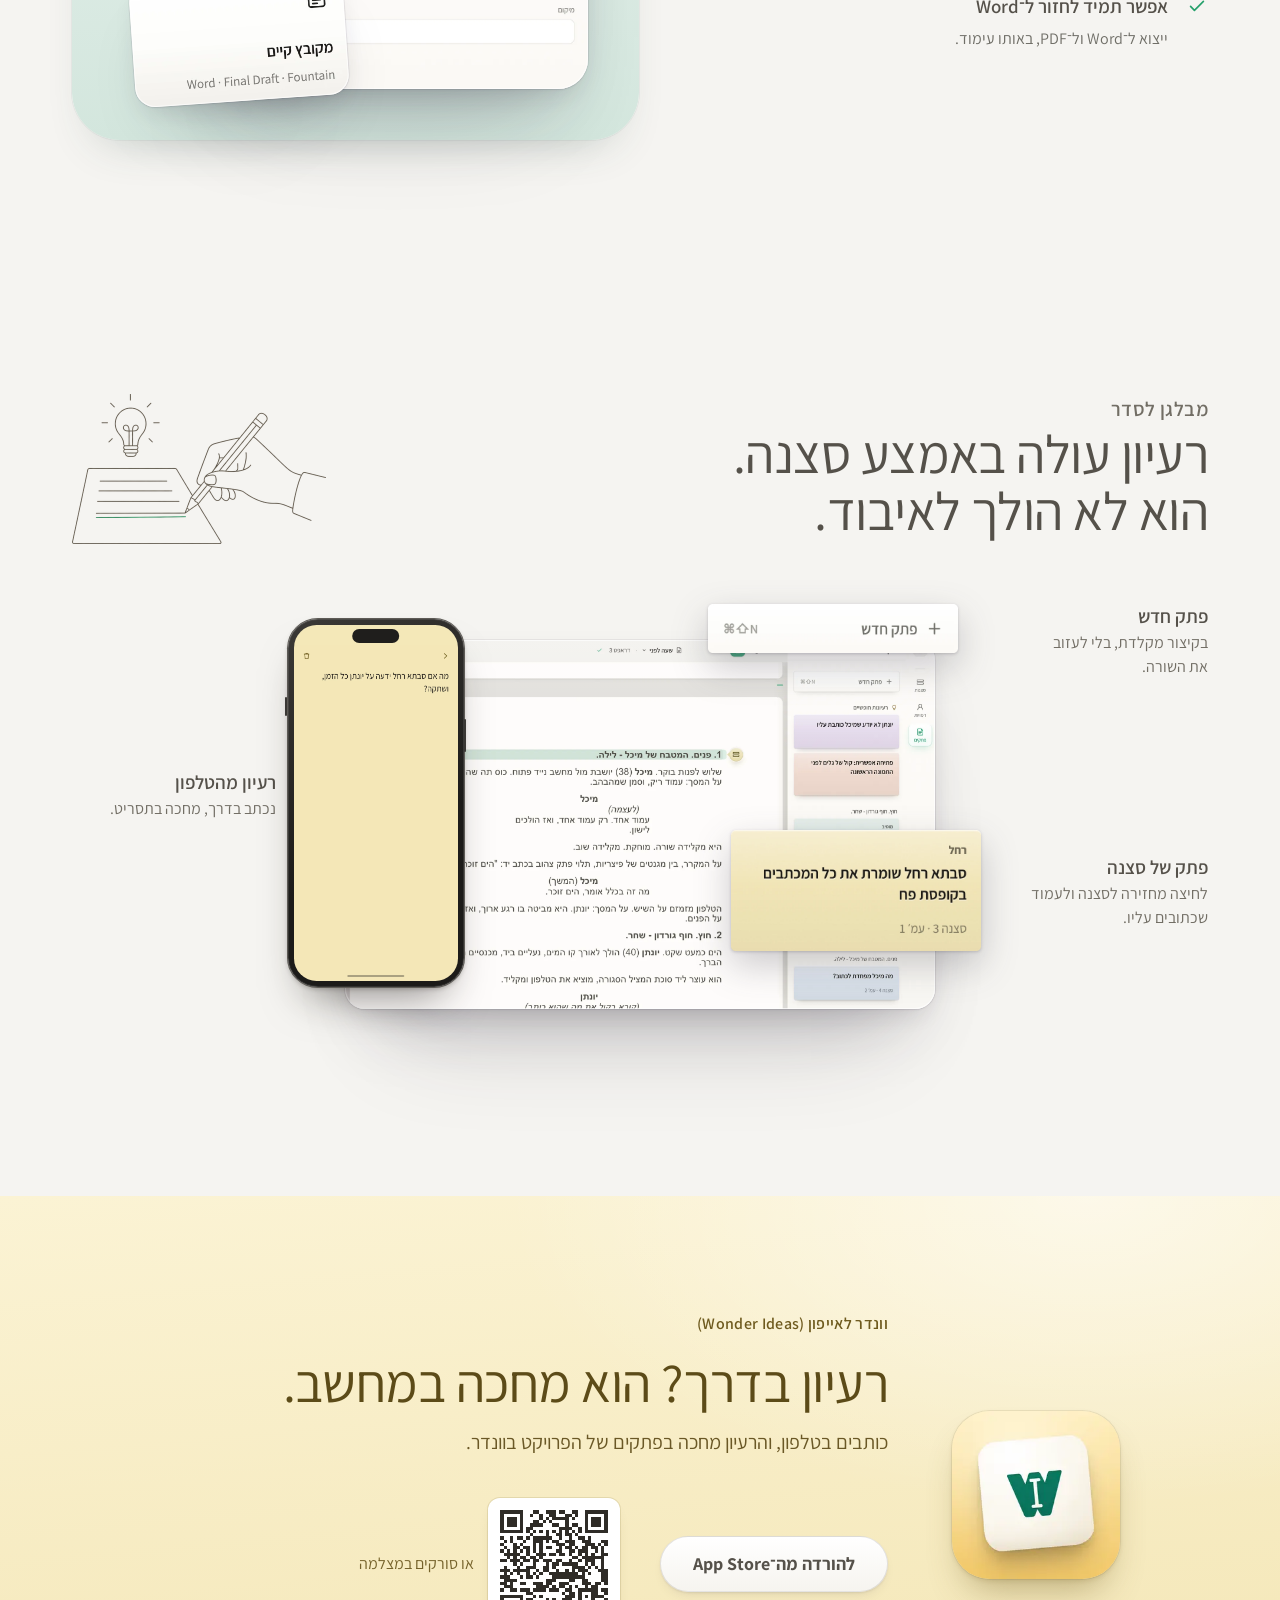
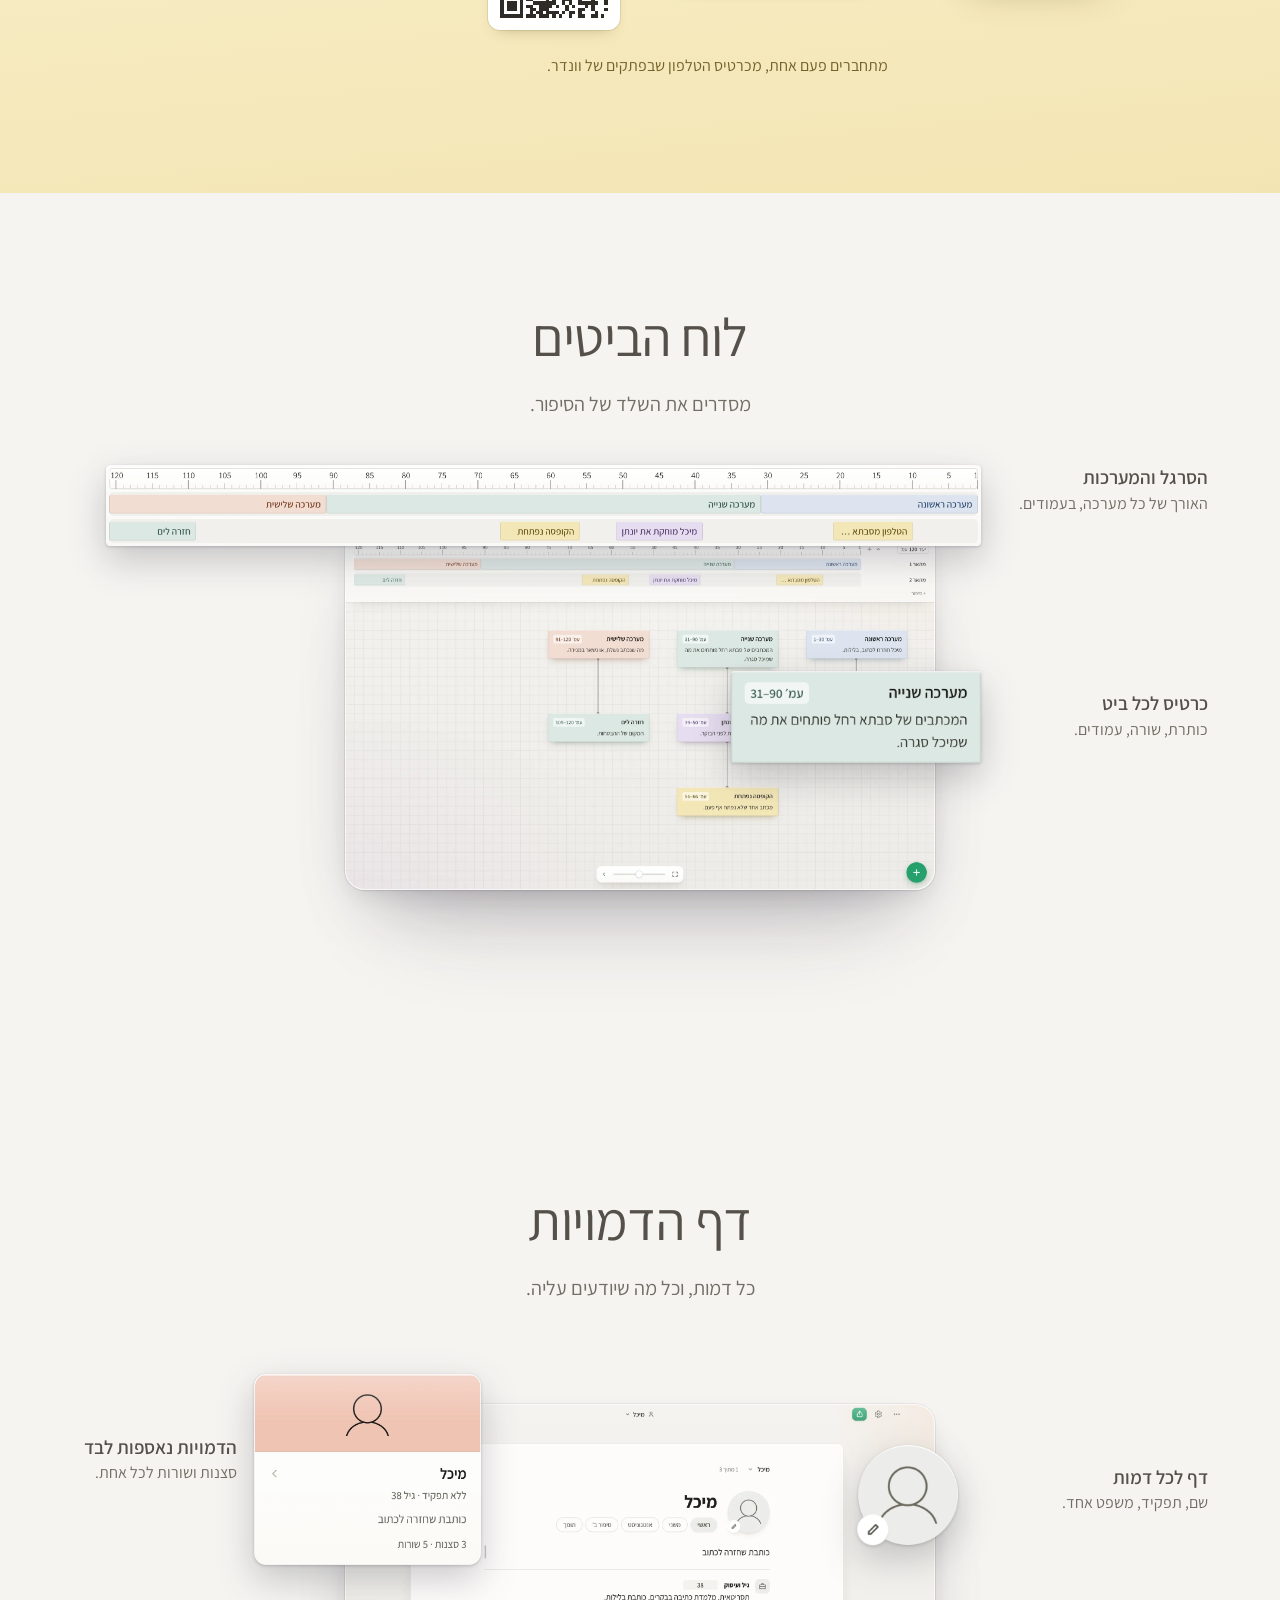
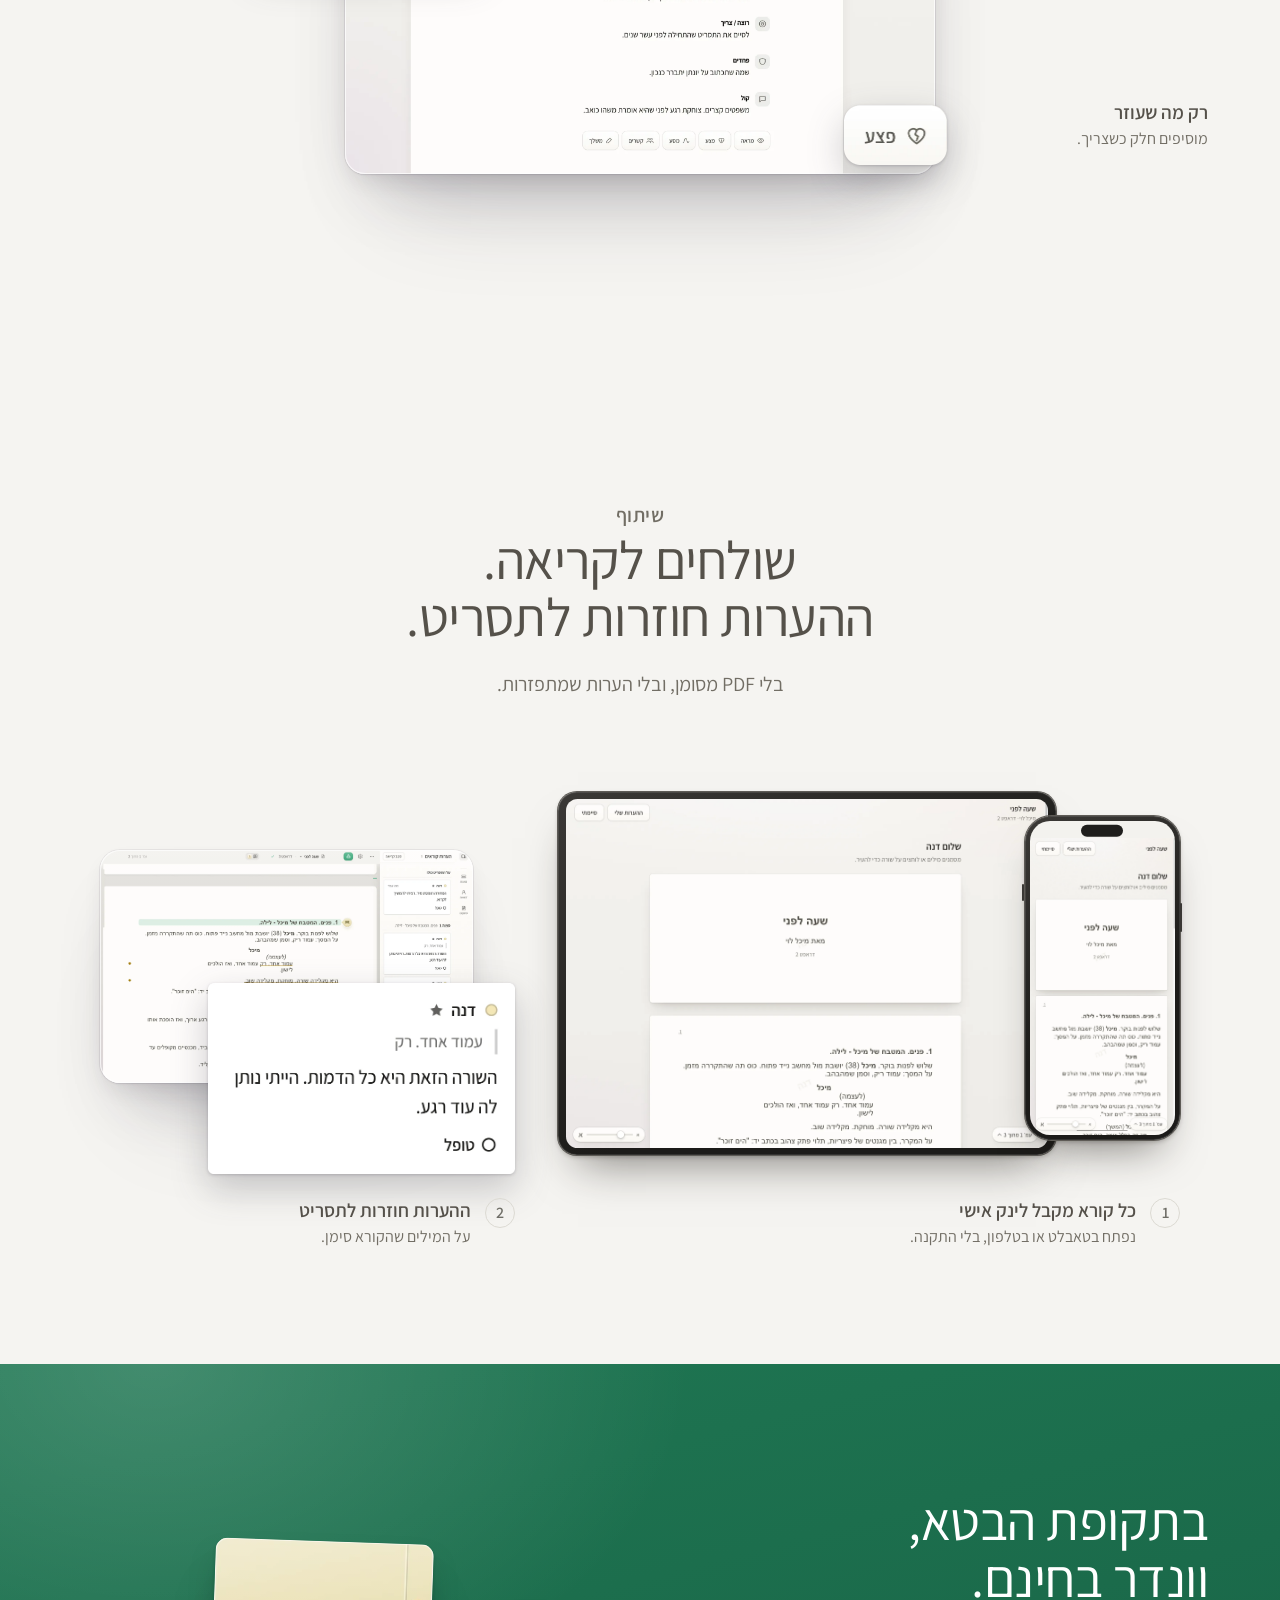
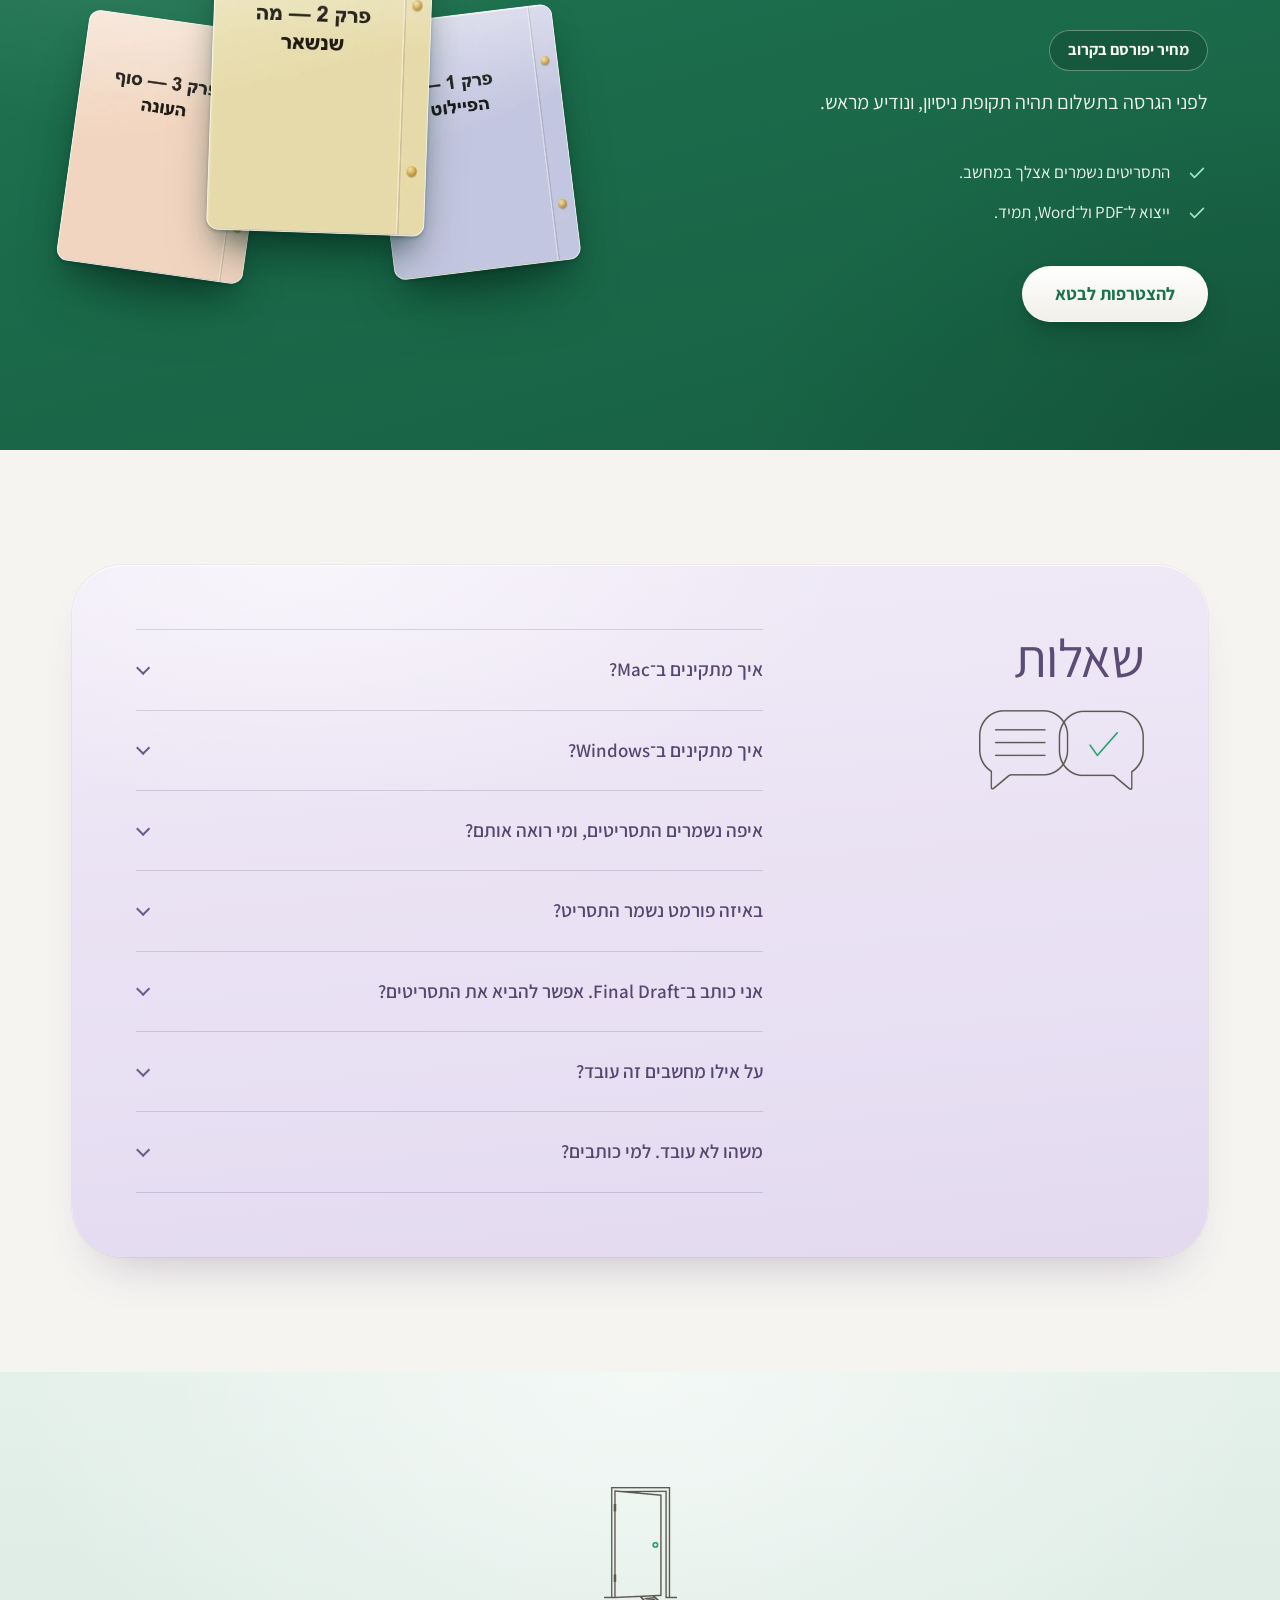
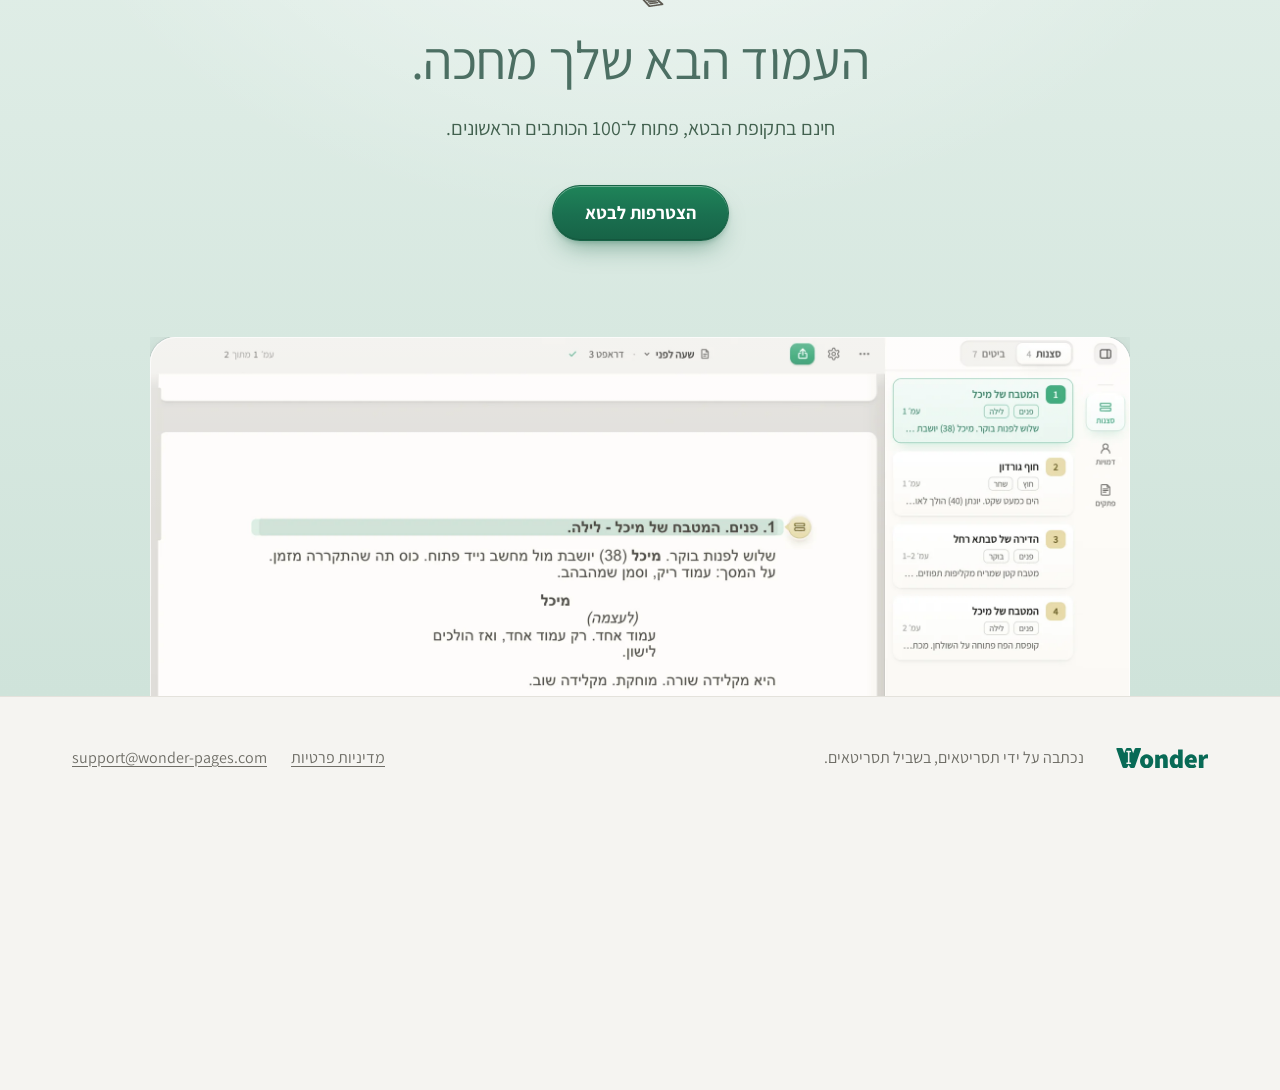
==== commit 4f0341cb: "N321 + N320 approved by Amir (26.10): the site shows what Wonder does, links Wonder Ideas, open to t" ====
--- a/index.html
+++ b/index.html
@@ -20,6 +20,7 @@
 <link rel="stylesheet" href="assets/site.css">
 <script>document.documentElement.classList.add('js')</script>
 <script src="assets/intro.js"></script>
+<script src="assets/again.js" defer></script>
 </head>
 <body>
 <a class="skip" href="#main">דלג לתוכן</a>
@@ -40,9 +41,9 @@
       <img class="logo" src="assets/logo.svg" alt="Wonder" width="119" height="26">
     </a>
     <nav class="nav" aria-label="ניווט ראשי">
+      <a href="#features">יכולות</a>
       <a href="#from">עוברים לוונדר</a>
       <a href="#ideas">רעיונות</a>
-      <a href="#tools">כלים</a>
       <a href="#share">שיתוף</a>
       <a href="#price">מחיר</a>
       <a href="#faq">שאלות</a>
@@ -66,7 +67,13 @@
         </div>
         <div class="cta-row">
           <a class="btn btn-lg btn-primary" href="https://tally.so/r/LZQZQv">הצטרפות לבטא</a>                  </div>
-        <p class="cta-note">חינם בתקופת הבטא. ההצטרפות בהזמנה. <a href="#faq-install">איך מתקינים</a></p>                <p class="say"><span class="ph">מקום שקט</span> <span class="ph">לכתוב בו תסריט.</span></p>
+        <p class="cta-note">חינם בתקופת הבטא, פתוח ל־100 הכותבים הראשונים. <a href="#faq-install">איך מתקינים</a><span class="again-at"> · <a href="mailto:support@wonder-pages.com" data-again aria-controls="again" aria-expanded="false">כבר נרשמתם?</a></span></p>
+        <!-- N258: the welcome mail again, by address; the page never says who signed up (assets/again.js). -->
+        <form class="again" id="again" hidden dir="rtl" novalidate aria-label="לקבל שוב את מייל ההצטרפות">
+          <label for="again-email">המייל שאיתו נרשמתם. נשלח אליו שוב את ההורדה ואת המפתח.</label>
+          <span class="again-row"><input id="again-email" type="email" dir="ltr" autocomplete="email" inputmode="email" maxlength="254" spellcheck="false" required><button type="submit" class="btn">לשלוח שוב</button></span>
+          <p class="again-said" role="status" aria-live="polite"></p>
+        </form>                <p class="say"><span class="ph">מקום שקט</span> <span class="ph">לכתוב בו תסריט.</span></p>
         <p class="lede">נכתבה על ידי תסריטאים. התסריט מ־Word בא איתך.</p>
         <ul class="by">
           <li><svg aria-hidden="true"><use href="#i-check"/></svg>עברית מימין לשמאל, בכל מקום</li>
@@ -112,6 +119,80 @@
     </div>
   </section>
 
+  <!-- ============ what's in Wonder (N321): four screens taken apart, the way the ideas section is (TASTE 2026-10-08).
+       Each window and each part is the built app (tests/siteShots.spec.ts → tools/site-preview/cut.cjs). ============ -->
+  <section id="features" class="features" aria-labelledby="features-title">
+    <div class="wrap">
+      <div class="sect-head center">
+        <h2 id="features-title"><span class="ph">מה שתסריטאי צריך.</span> <span class="ph">בלי מה שמפריע.</span></h2>
+      </div>
+
+      <div class="feature" id="f-page">
+        <div class="sect-head center">
+          <h3 data-feature="quiet"><span class="ph">כשכותבים,</span> <span class="ph">נשאר רק הדף.</span></h3>
+          <p>כל מה שמסביב נמוג לאט. <span data-feature="rtl">עברית מימין לשמאל</span>, <span data-feature="pages">והעמודים נשברים כמו בוורד</span>.</p>
+        </div>
+        <div class="explode">
+          <figure class="float ex-base"><img src="assets/f-page.webp" width="2000" height="1250" loading="lazy" decoding="async" alt="וונדר בזמן כתיבה: רק דף התסריט, בלי סרגלים ובלי כפתורים."></figure>
+          <div class="ex-item">
+            <figure class="ex-part ex-cut ex-slip" style="--x:30%;--y:36%;--w:44%;--mw:542px"><img src="assets/f-page-dual.webp" width="1083" height="139" loading="lazy" decoding="async" alt="סבתא רחל ומיכל מדברות יחד, בשתי עמודות: ״לא ישנת.״ ו״ישנתי קצת.״"></figure>
+            <p class="ex-label ex-right" style="--x:82%;--y:33%;--w:18%" data-feature="dual"><b>דיאלוג כפול</b><span>שתי דמויות מדברות באותו רגע.</span></p>
+          </div>
+          <div class="ex-item">
+            <figure class="ex-part ex-cut" style="--x:9%;--y:60%;--w:20%;--mw:272px"><img src="assets/f-page-alts.webp" width="418" height="200" loading="lazy" decoding="async" alt="התפריט של שורה עם גרסאות: ״שמור גרסה חלופית״, ומתחת שתי הגרסאות שנשמרו."></figure>
+            <p class="ex-label ex-left" style="--x:0%;--y:84%;--w:22%" data-feature="alts"><b>גרסאות לשורה</b><span>שומרים את הגרסה הקודמת, והסימן בשוליים פותח את כולן.</span></p>
+          </div>
+        </div>
+      </div>
+
+      <div class="feature" id="f-story">
+        <div class="sect-head center">
+          <h3 data-feature="story"><span class="ph">הסיפור</span> <span class="ph">ליד התסריט.</span></h3>
+          <p>כותבים את הסיפור בכתיבה חופשית, ולחיצה הופכת אותו לטריטמנט.</p>
+        </div>
+        <div class="explode">
+          <figure class="float ex-base"><img src="assets/f-story.webp" width="2000" height="1250" loading="lazy" decoding="async" alt="דף התסריט בוונדר, ולצדו כרטיס הטריטמנט."></figure>
+          <div class="ex-item">
+            <figure class="ex-part ex-cut" style="--x:56%;--y:2%;--w:24%;--mw:300px"><img src="assets/f-story-card.webp" width="552" height="691" loading="lazy" decoding="async" alt="כרטיס הטריטמנט: חלק 2 מתוך 4, ״החוף״, השורות שלו, והסצנה שנכתבה ממנו."></figure>
+            <p class="ex-label ex-right" style="--x:82%;--y:22%;--w:18%"><b>הטריטמנט בצד</b><span>החלק שכותבים עכשיו, והסצנות שלו.</span></p>
+          </div>
+        </div>
+      </div>
+
+      <div class="feature" id="f-rewrite">
+        <div class="sect-head center">
+          <h3 data-feature="history"><span class="ph">משכתבים</span> <span class="ph">בלי לפחד.</span></h3>
+          <p>כל שינוי נשמר, ואפשר לחזור לכל רגע.</p>
+        </div>
+        <div class="explode">
+          <figure class="float ex-base"><img src="assets/f-history.webp" width="2000" height="1250" loading="lazy" decoding="async" alt="וונדר מראה רגע מההיסטוריה בשם ״לפני השכתוב״, והדף מסמן מה השתנה מאז."></figure>
+          <div class="ex-item">
+            <figure class="ex-part ex-cut" style="--x:15%;--y:0%;--w:27%;--mw:348px"><img src="assets/f-history-card.webp" width="696" height="506" loading="lazy" decoding="async" alt="כרטיס ההיסטוריה: הרגע ״לפני השכתוב״, ״7 מקומות השתנו מאז״, וכפתור ״שחזר את הגרסה הזו״."></figure>
+            <p class="ex-label ex-left" style="--x:0%;--y:46%;--w:16%"><b>רגע מההיסטוריה</b><span>כמה מקומות השתנו מאז, וחזרה בלחיצה.</span></p>
+          </div>
+          <div class="ex-item">
+            <figure class="ex-part ex-cut ex-slip" style="--x:50%;--y:62%;--w:27%;--mw:300px"><img src="assets/f-history-line.webp" width="506" height="64" loading="lazy" decoding="async" alt="שורת דיאלוג מהתסריט: המילה ״כבר״ מסומנת בקו חוצה, וסימן קטן מראה שנכתבה שם מילה אחרת."></figure>
+            <p class="ex-label ex-right" style="--x:82%;--y:60%;--w:18%"><b>על הדף עצמו</b><span>מה שנמחק מסומן בקו, ומה שנכתב בסימן קטן.</span></p>
+          </div>
+        </div>
+      </div>
+
+      <div class="feature" id="f-find">
+        <div class="sect-head center">
+          <h3 data-feature="search"><span class="ph">מבקשים</span> <span class="ph">במילים שלכם.</span></h3>
+          <p>תיבה אחת לכל שורה, הגדרה ופעולה: <span class="ltr">⌘K</span> במק, <span class="ltr">Ctrl+K</span> בווינדוס.</p>
+        </div>
+        <div class="explode">
+          <figure class="float ex-base"><img src="assets/f-search.webp" width="2000" height="1250" loading="lazy" decoding="async" alt="תיבת החיפוש של וונדר פתוחה מעל הדף."></figure>
+          <div class="ex-item">
+            <figure class="ex-part ex-cut" style="--x:30%;--y:6%;--w:40%;--mw:620px"><img src="assets/f-search-box.webp" width="1240" height="647" loading="lazy" decoding="async" alt="בתיבת החיפוש כתוב ״תקריא לי את הסצנה״. התוצאה הראשונה היא הפעולה ״הקראת הסצנה״, ומתחתיה שורות מהתסריט."></figure>
+            <p class="ex-label ex-right" style="--x:82%;--y:30%;--w:18%" data-feature="read-aloud"><b>״תקריא לי את הסצנה״</b><span>והפעולה הראשונה היא הקראת הסצנה.</span></p>
+          </div>
+        </div>
+      </div>
+    </div>
+  </section>
+
   <!-- ============ from Word / from Final Draft ============ -->
   <section id="from" aria-labelledby="from-title">
     <div class="wrap">
@@ -127,11 +208,11 @@
 
       <div class="from" id="from-word" role="tabpanel" aria-labelledby="tab-word" tabindex="0">
         <div>
-          <h3><span class="ph">התסריט מ־Word</span> <span class="ph">נפתח כמו שהוא.</span></h3>
+          <h3 data-feature="import"><span class="ph">התסריט מ־Word</span> <span class="ph">נפתח כמו שהוא.</span></h3>
           <p>גוררים את הקובץ פנימה, והתוכנה מזהה לבד כותרת סצנה, דמות ודיאלוג.</p>
           <ul class="points">
             <li><svg aria-hidden="true"><use href="#i-check"/></svg><div><b>שום שורה לא נעלמת</b><span>שורה לא ברורה מסומנת לבדיקה.</span></div></li>
-            <li><svg aria-hidden="true"><use href="#i-check"/></svg><div><b>אפשר תמיד לחזור ל־Word</b><span>ייצוא ל־Word ול־PDF, באותו עימוד.</span></div></li>
+            <li data-feature="export"><svg aria-hidden="true"><use href="#i-check"/></svg><div><b>אפשר תמיד לחזור ל־Word</b><span>ייצוא ל־Word ול־PDF, באותו עימוד.</span></div></li>
           </ul>
         </div>
         <div class="stage stage-mint">
@@ -152,7 +233,7 @@
           <ul class="points">
             <li><svg aria-hidden="true"><use href="#i-check"/></svg><div><b>המקשים שהידיים שלך מכירות</b><span>Enter ו־Tab, כמו ב־Final Draft.</span></div></li>
             <li><svg aria-hidden="true"><use href="#i-check"/></svg><div><b>עמוד הוא דקה</b><span>(המשך) נוסף לבד, והריווח זהה.</span></div></li>
-            <li><svg aria-hidden="true"><use href="#i-check"/></svg><div><b>קובצי ‎.fdx</b><span>נפתחים ישירות, ומיוצאים בחזרה.</span></div></li>
+            <li><svg aria-hidden="true"><use href="#i-check"/></svg><div><b>קובצי ‎.fdx ו־Fountain</b><span>נפתחים בוונדר, ומיוצאים בחזרה.</span></div></li>
           </ul>
         </div>
         <div class="from-plain">
@@ -170,7 +251,7 @@
       <img class="ill ill-side" src="assets/art/change.webp" alt="" width="254" height="150" loading="lazy">
       <div class="sect-head ideas-head">
         <p class="kicker">מבלגן לסדר</p>
-        <h2 id="ideas-title"><span class="ph">רעיון עולה באמצע סצנה.</span> <span class="ph">הוא לא הולך לאיבוד.</span></h2>
+        <h2 id="ideas-title" data-feature="notes"><span class="ph">רעיון עולה באמצע סצנה.</span> <span class="ph">הוא לא הולך לאיבוד.</span></h2>
       </div>
       <div class="explode">
         <figure class="float ex-base"><img src="assets/e-notes.webp" width="2000" height="1250" loading="lazy" alt="עמוד תסריט בוונדר ולצדו סרגל הפתקים."></figure>
@@ -185,6 +266,29 @@
         <div class="ex-item">
           <div class="ex-part ex-device" style="--x:19%;--y:8%;--w:15.5%"><figure class="device device-phone"><span class="screen"><span class="sb" style="background-color:#F4E8B8"></span><img src="assets/t-phone-idea.webp" width="1170" height="2391" loading="lazy" alt="טלפון ועליו דף הרעיונות של וונדר, עם רעיון אחד שנכתב בדרך."></span></figure></div>
           <p class="ex-label ex-left" style="--x:0%;--y:38%;--w:18%"><b>רעיון מהטלפון</b><span>נכתב בדרך, מחכה בתסריט.</span></p>
+        </div>
+      </div>
+    </div>
+  </section>
+
+  <!-- ============ the phone app (N321): Wonder Ideas in the App Store, on its Israeli page (src/readers/phoneApp.ts).
+       No Apple badge: its artwork may not be redrawn or localized by us (Apple's marketing guidelines), and the
+       official file could not be fetched; a text link names the App Store in English, as the guidelines ask.
+       The QR is made from the same address (tools/site-preview/qr.cjs; tests/siteFeatures.spec.ts). ============ -->
+  <section id="phone" class="phone-band" aria-labelledby="phone-title">
+    <div class="wrap">
+      <!-- the phone itself is shown just above, in the ideas section: this band is the way to get it, nothing more -->
+      <div class="phone-grid">
+        <img class="phone-icon" src="assets/ideas-icon.webp" width="256" height="256" loading="lazy" decoding="async" alt="הסמל של וונדר לאייפון">
+        <div class="phone-copy">
+          <p class="kicker">וונדר לאייפון <span class="ltr">(Wonder Ideas)</span></p>
+          <h2 id="phone-title" data-feature="phone"><span class="ph">רעיון בדרך?</span> <span class="ph">הוא מחכה במחשב.</span></h2>
+          <p>כותבים בטלפון, והרעיון מחכה בפתקים של הפרויקט בוונדר.</p>
+          <div class="phone-get">
+            <a class="btn btn-lg" href="https://apps.apple.com/il/app/wonder-ideas/id6822424237" data-store><span>להורדה מה־<span class="ltr">App Store</span></span></a>
+            <span class="phone-qr" data-qr="https://apps.apple.com/il/app/wonder-ideas/id6822424237"><img src="assets/ideas-qr.svg" width="132" height="132" loading="lazy" decoding="async" alt="קוד QR לדף של וונדר לאייפון ב־App Store"><span>או סורקים במצלמה</span></span>
+          </div>
+          <p class="phone-note">מתחברים פעם אחת, מכרטיס הטלפון שבפתקים של וונדר.</p>
         </div>
       </div>
     </div>
@@ -257,47 +361,6 @@
     </div>
   </section>
 
-  <!-- ============ features ============ -->
-  <section id="features" aria-labelledby="features-title">
-    <div class="wrap has-ill">
-      <img class="ill ill-side" src="assets/art/typing.webp" alt="" width="159" height="150" loading="lazy">
-      <div class="sect-head">
-        <h2 id="features-title"><span class="ph">מה שתסריטאי צריך.</span> <span class="ph">בלי מה שמפריע.</span></h2>
-      </div>
-      <div class="bento bento-3">
-        <article class="tile tile-blue">
-          <span class="ico ico-letter" aria-hidden="true">א</span>
-          <h3>עברית קודם כול</h3>
-          <p>מימין לשמאל בכל מסך, עם בדיקת איות.</p>
-        </article>
-        <article class="tile tile-yellow">
-          <span class="ico" aria-hidden="true"><svg><use href="#i-pages"/></svg></span>
-          <h3>עימוד כמו בתעשייה</h3>
-          <p>מה שעל המסך הוא מה שיודפס.</p>
-        </article>
-        <article class="tile tile-peach">
-          <span class="ico" aria-hidden="true"><svg><use href="#i-export"/></svg></span>
-          <h3>PDF ו־Word בלחיצה</h3>
-          <p>עם עמוד שער ומספרי סצנות.</p>
-        </article>
-        <article class="tile tile-mint tile-wide">
-          <div>
-            <span class="ico" aria-hidden="true"><svg><use href="#i-more"/></svg></span>
-            <h3>ועוד</h3>
-          </div>
-          <ul class="also">
-            <li>שמירה אוטומטית וגיבויים</li>
-            <li>טיוטות ונקודות שמירה</li>
-            <li>חיפוש והחלפה</li>
-            <li>דיאלוג כפול וסוגי שורה משלך</li>
-            <li>נתוני תסריט: עמודים, דקות, סצנות</li>
-            <li>עדכונים שמגיעים לבד</li>
-          </ul>
-        </article>
-      </div>
-    </div>
-  </section>
-
   <!-- ============ pricing ============ -->
   <section class="price-band" id="price" aria-labelledby="price-title">
     <div class="wrap">
@@ -391,7 +454,7 @@
     <div class="wrap">
       <img class="closing-mark ill" src="assets/art/door.webp" alt="" width="73" height="120" loading="lazy">
       <h2 id="closing-title"><span class="ph">העמוד הבא שלך</span> <span class="ph">מחכה.</span></h2>
-      <p>חינם בתקופת הבטא. ההצטרפות בהזמנה.</p>            <div class="cta-row">
+      <p>חינם בתקופת הבטא, פתוח ל־100 הכותבים הראשונים.</p>            <div class="cta-row">
         <a class="btn btn-lg btn-primary" href="https://tally.so/r/LZQZQv">הצטרפות לבטא</a>              </div>
       <div class="peek peek-clip" aria-hidden="true">
         <figure class="float">
@@ -472,7 +535,7 @@
       '.from > *',
       '.ex-base', '.ex-part', '.ex-label', '.flow-shot',
       '.note',
-      '.tile',
+      '.phone-icon', '.phone-copy > *',
       '.price-grid > *',
       '.book',
       '.faq-card',
--- a/assets/site.css
+++ b/assets/site.css
@@ -174,7 +174,27 @@
 .cta-row { display: flex; flex-wrap: wrap; justify-content: center; gap: 12px; margin-top: 36px; }
 @media (max-width: 520px) { .cta-row .btn-lg { width: 100%; max-width: 320px; } }
 .cta-note { margin: 16px 0 0; font-size: 16px; color: var(--ink-faint); }
-.cta-note a { color: inherit; }
+.cta-note a { color: inherit; white-space: nowrap; } /* a link never breaks in two on a phone ("איך / מתקינים") */
+
+/* "כבר נרשמתם?" (N258): a quiet text link in the note line opens one field under it. No new weight: the
+   small glass pill, the note's own size and ink, the field on the paper surface. */
+.again { margin: var(--s2) 0 0; max-width: 480px; font-size: 16px; color: var(--ink-faint); text-align: start; }
+.again[hidden] { display: none; }
+.start-alt .again { margin-inline: auto; }
+.again label { display: block; margin-bottom: var(--s1); line-height: 1.5; }
+.again-row { display: flex; gap: var(--s1); }
+.again input {
+  flex: 1; min-width: 0; height: 40px; padding: 0 16px;
+  border: 1px solid var(--line-strong); border-radius: 999px;
+  background: var(--surface-white); color: var(--ink-mid);
+  font: 400 16px/1 var(--ui-font); text-align: left;
+}
+.again input:focus-visible { outline: 2px solid var(--accent-ink); outline-offset: 2px; border-color: transparent; }
+.again .btn { flex: none; }
+.again .btn:disabled { opacity: .6; transform: none; cursor: default; }
+.again-said { margin: var(--s1) 0 0; min-height: 1.5em; line-height: 1.5; color: var(--ink); text-wrap: balance; } /* two even lines, never one word alone */
+.again-at { white-space: nowrap; }
+.again-said:empty { min-height: 0; }
 
 .hero-home { position: relative; isolation: isolate; background: var(--ground); text-align: start; padding-top: clamp(32px, 5vw, 72px); padding-bottom: 0; overflow: clip; }
 .hero-home .copy { position: relative; z-index: 1; max-width: 640px; }
@@ -496,55 +516,41 @@
 .note-peach  { --n-bg: linear-gradient(168deg, #FCE6DA 0%, #F3D0BD 100%); --n-head: #7B4630; --n-body: #8A5640; }
 .note-violet { --n-bg: linear-gradient(168deg, #EFE8F7 0%, #DED1ED 100%); --n-head: #55446F; --n-body: #655280; }
 
-/* ---------- features: a bento of five tinted tiles, 40px apart ---------- */
-.bento { display: grid; gap: clamp(24px, 3.5vw, var(--s4)); margin-top: var(--s5); }
-@media (min-width: 720px) { .bento { grid-template-columns: repeat(2, 1fr); } }
-@media (min-width: 720px) { .bento-3 { grid-template-columns: repeat(3, 1fr); } }
-@media (min-width: 1100px) { .bento-3 { margin-top: calc(var(--s5) + 40px); } }
-.tile {
-  position: relative;
-  padding: clamp(28px, 3.6vw, 48px);
-  border-radius: clamp(24px, 3vw, 36px);
-  background: var(--t-bg);
-  color: var(--t-body);
-  box-shadow:
-    0 1px 0 rgba(255, 255, 255, .75) inset,
-    0 0 0 1px var(--t-edge),
-    0 2px 4px var(--t-shadow),
-    0 22px 36px -22px var(--t-shadow-deep);
-}
-.tile::before {
-  content: ""; position: absolute; inset: 0; border-radius: inherit; pointer-events: none;
-  background: radial-gradient(90% 70% at 80% 0%, rgba(255, 255, 255, .55), rgba(255, 255, 255, 0) 65%);
-}
-.tile > * { position: relative; }
-.tile .ico {
-  display: grid; place-items: center; width: 56px; height: 56px; margin-bottom: var(--s3);
-  border-radius: 18px;
-  color: var(--t-head);
-  background: linear-gradient(180deg, #FFFFFF, rgba(255, 255, 255, .62));
-  box-shadow: 0 1px 0 #fff inset, 0 0 0 1px rgba(255, 255, 255, .5), 0 8px 14px -6px var(--t-shadow-deep);
-}
-.tile .ico svg { width: 28px; height: 28px; }
-/* "Hebrew first" wears the real letter in the site face: a hand-drawn aleph never read as one (N75, 2026-10-08) */
-.tile .ico-letter { font-size: 31px; font-weight: 400; line-height: 1; padding-top: 2px; }
-.tile h3 { color: var(--t-head); font-size: clamp(24px, 2.6vw, 32px); font-weight: 500; letter-spacing: -.01em; }
-.tile p { margin: var(--s2) 0 0; font-size: 17px; line-height: 1.6; color: var(--t-body); max-width: 28em; text-wrap: pretty; }
-.tile-blue   { --t-bg: linear-gradient(170deg, #E8EEF8 0%, #D6E0F0 100%); --t-head: #3A5377; --t-body: #4E6486; --t-edge: rgba(58, 83, 119, .08); --t-shadow: rgba(58, 83, 119, .10); --t-shadow-deep: rgba(58, 83, 119, .30); }
-.tile-yellow { --t-bg: linear-gradient(170deg, #FAF1CD 0%, #F2E4A8 100%); --t-head: #6E5A1E; --t-body: #6E5A1E; --t-edge: rgba(110, 90, 30, .09); --t-shadow: rgba(110, 90, 30, .10); --t-shadow-deep: rgba(110, 90, 30, .30); }
-.tile-peach  { --t-bg: linear-gradient(170deg, #FBE7DB 0%, #F3D3C2 100%); --t-head: #80492F; --t-body: #7A4630; --t-edge: rgba(128, 73, 47, .08); --t-shadow: rgba(128, 73, 47, .10); --t-shadow-deep: rgba(128, 73, 47, .28); }
-.tile-violet { --t-bg: linear-gradient(170deg, #EEE7F6 0%, #DFD3EE 100%); --t-head: #5B4776; --t-body: #6A5686; --t-edge: rgba(91, 71, 118, .08); --t-shadow: rgba(91, 71, 118, .10); --t-shadow-deep: rgba(91, 71, 118, .30); }
-.tile-mint   { --t-bg: linear-gradient(170deg, #E6F1EC 0%, #D3E6DD 100%); --t-head: #3C5E52; --t-body: #4A6A5E; --t-edge: rgba(60, 94, 82, .08); --t-shadow: rgba(60, 94, 82, .10); --t-shadow-deep: rgba(60, 94, 82, .28); }
-@media (min-width: 720px) { .tile-wide { grid-column: 1 / -1; display: grid; grid-template-columns: 1fr 2.2fr; gap: var(--s4); align-items: start; } }
-.tile-wide .also { margin-top: 0; }
-
-.also {
-  display: grid; gap: var(--s2) var(--s4); margin: var(--s3) 0 0; padding: 0; list-style: none;
-  color: var(--t-body); font-size: 17px; line-height: 1.5;
-}
-@media (min-width: 720px) { .also { grid-template-columns: repeat(3, 1fr); } }
-.also li { display: flex; gap: 12px; align-items: baseline; }
-.also li::before { content: ""; flex: none; width: 8px; height: 8px; border-radius: 50%; background: var(--t-head); opacity: .55; transform: translateY(-2px); }
+/* ---------- what's in Wonder (N321): four screens taken apart, in the exploded-view language above ---------- */
+.feature { margin-top: var(--s6); }
+.feature + .feature { margin-top: var(--s7); }
+.feature h3 { font-size: clamp(28px, 3.2vw, 40px); line-height: 1.12; font-weight: 500; letter-spacing: -.01em; }
+.feature .sect-head p { margin-top: var(--s2); }
+/* a slip of the page itself (lines of the script): square paper, the same lifted shadow as every cut part */
+.ex-slip img { border-radius: 2px; }
+
+/* ---------- the phone app (N321): a band of the phone's own yellow paper ---------- */
+.phone-band {
+  position: relative; overflow: clip;
+  background:
+    radial-gradient(70% 80% at 85% 0%, rgba(255, 255, 255, .55), rgba(255, 255, 255, 0) 65%),
+    linear-gradient(175deg, #FBF3D4 0%, #F3E5B3 100%);
+  color: #6A5826;
+}
+/* the app's own icon is the picture (the phone screen is shown just above, in the ideas section) */
+.phone-grid { display: grid; gap: var(--s3); align-items: center; max-width: 960px; margin-inline: auto; }
+@media (min-width: 720px) { .phone-grid { grid-template-columns: auto 1fr; gap: var(--s5); } }
+.phone-icon {
+  width: clamp(88px, 14vw, 168px); height: auto; aspect-ratio: 1;
+  border-radius: 22.5%;
+  box-shadow: 0 0 0 1px rgba(110, 90, 30, .10), 0 2px 4px rgba(110, 90, 30, .14), 0 22px 36px -14px rgba(110, 90, 30, .45);
+}
+.phone-band .kicker { color: #6E5A1E; }
+.phone-band h2 { color: #5C4B18; }
+.phone-copy > p:not(.kicker):not(.phone-note) { margin: var(--s2) 0 0; max-width: 30em; font-size: clamp(17px, 1.6vw, 20px); line-height: 1.55; color: #6A5826; text-wrap: pretty; }
+.phone-copy > .phone-note { margin: var(--s3) 0 0; font-size: 16px; line-height: 1.5; color: #75622A; }
+.phone-get { display: flex; flex-wrap: wrap; align-items: center; gap: var(--s3) var(--s4); margin-top: var(--s4); }
+.phone-qr { display: none; }
+@media (min-width: 900px) and (hover: hover) {
+  /* on a computer the phone is in the other hand: the camera reads the code */
+  .phone-qr { display: inline-flex; align-items: center; gap: 14px; font-size: 16px; color: #75622A; }
+  .phone-qr img { width: 132px; height: 132px; padding: 6px; border-radius: 12px; background: #fff; box-shadow: 0 0 0 1px rgba(110, 90, 30, .14), 0 8px 16px -10px rgba(110, 90, 30, .45); }
+}
 
 /* ---------- pricing: the green band, books floating in it ---------- */
 .price-band {
@@ -719,9 +725,6 @@
   .paper img { animation: drift 16s ease-in-out infinite alternate; }
   @keyframes drift { from { translate: 0 0; scale: 1; } to { translate: 6px -10px; scale: 1.015; } }
 
-  /* hover: lift, with the shadow following */
-  .tile { transition: translate .3s ease, box-shadow .3s ease; }
-  .tile:hover { translate: 0 -5px; box-shadow: 0 1px 0 rgba(255, 255, 255, .75) inset, 0 0 0 1px var(--t-edge), 0 4px 8px var(--t-shadow), 0 30px 44px -22px var(--t-shadow-deep); }
   .float { transition: translate .35s ease, box-shadow .35s ease; }
   .board-card:hover, .menu-card:hover, .dialog-card:hover { translate: 0 -4px; }
   .tile-card { transition: transform .35s ease; }
